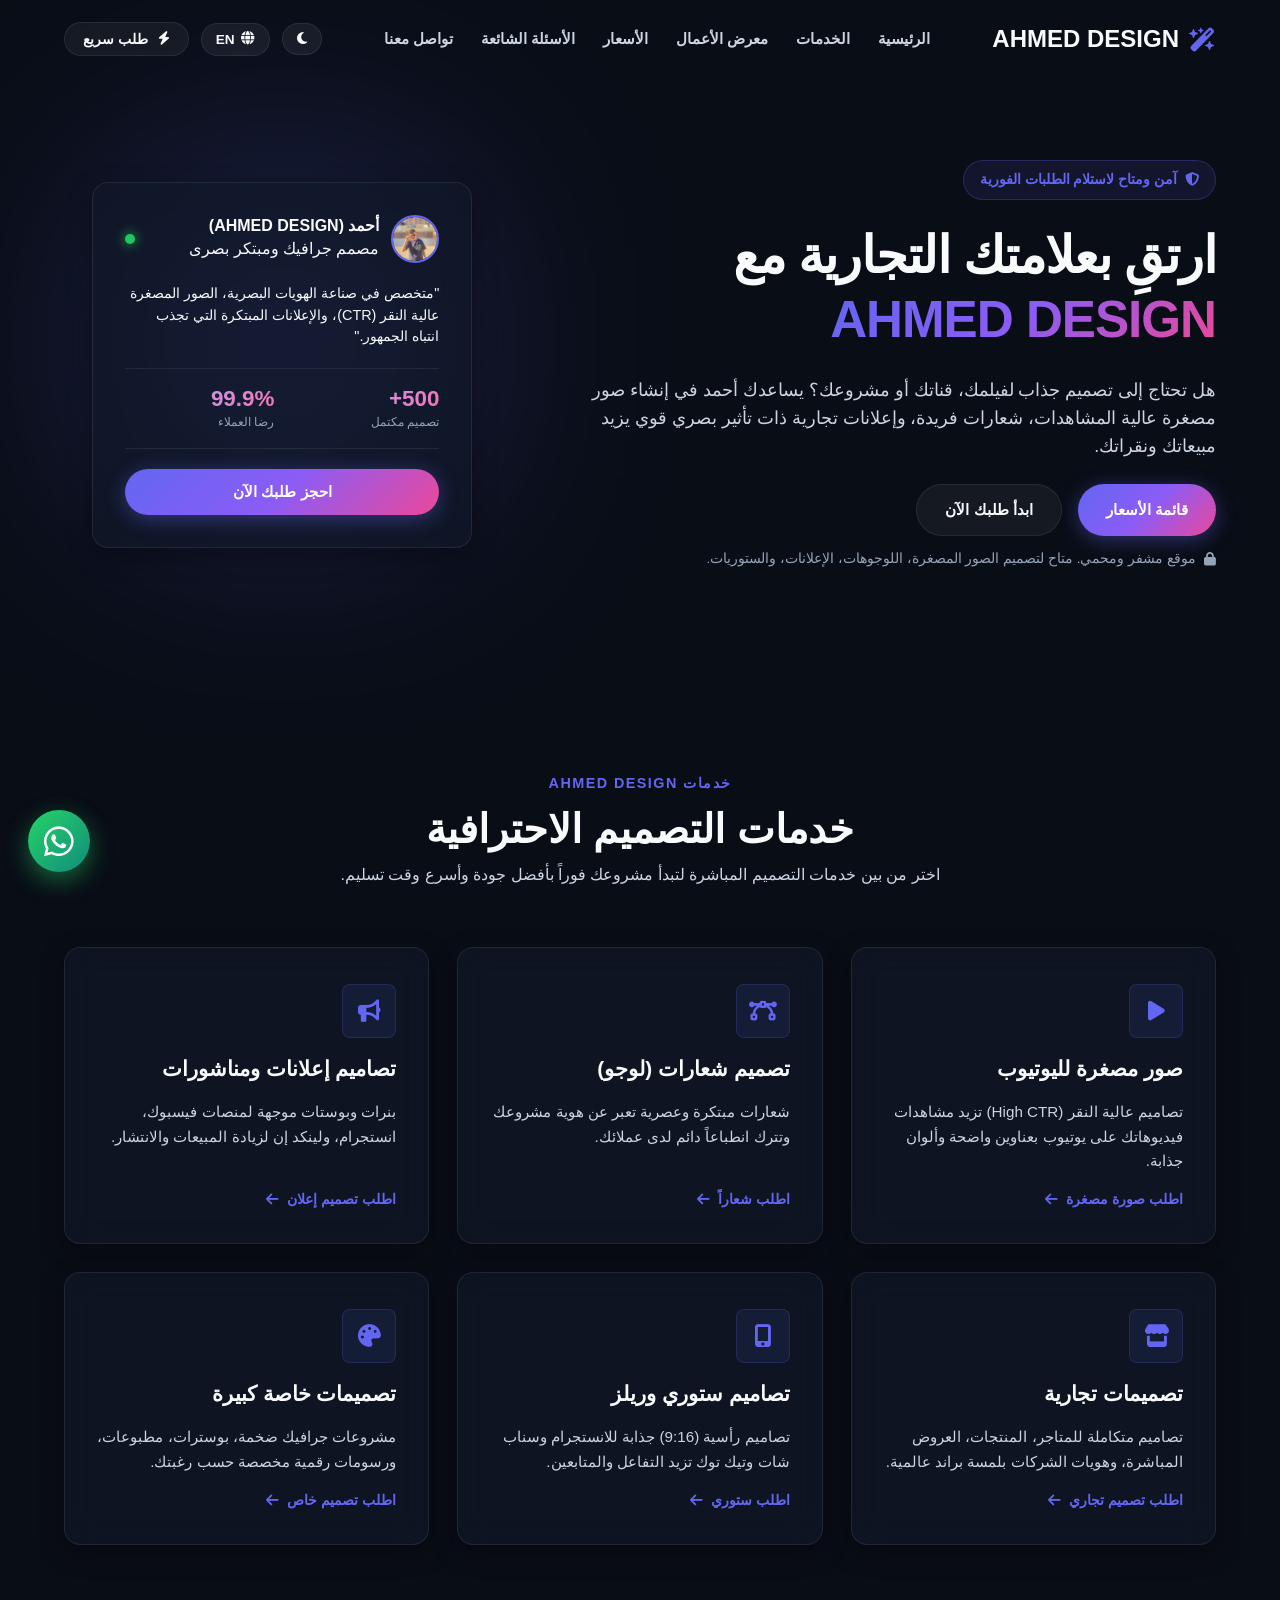
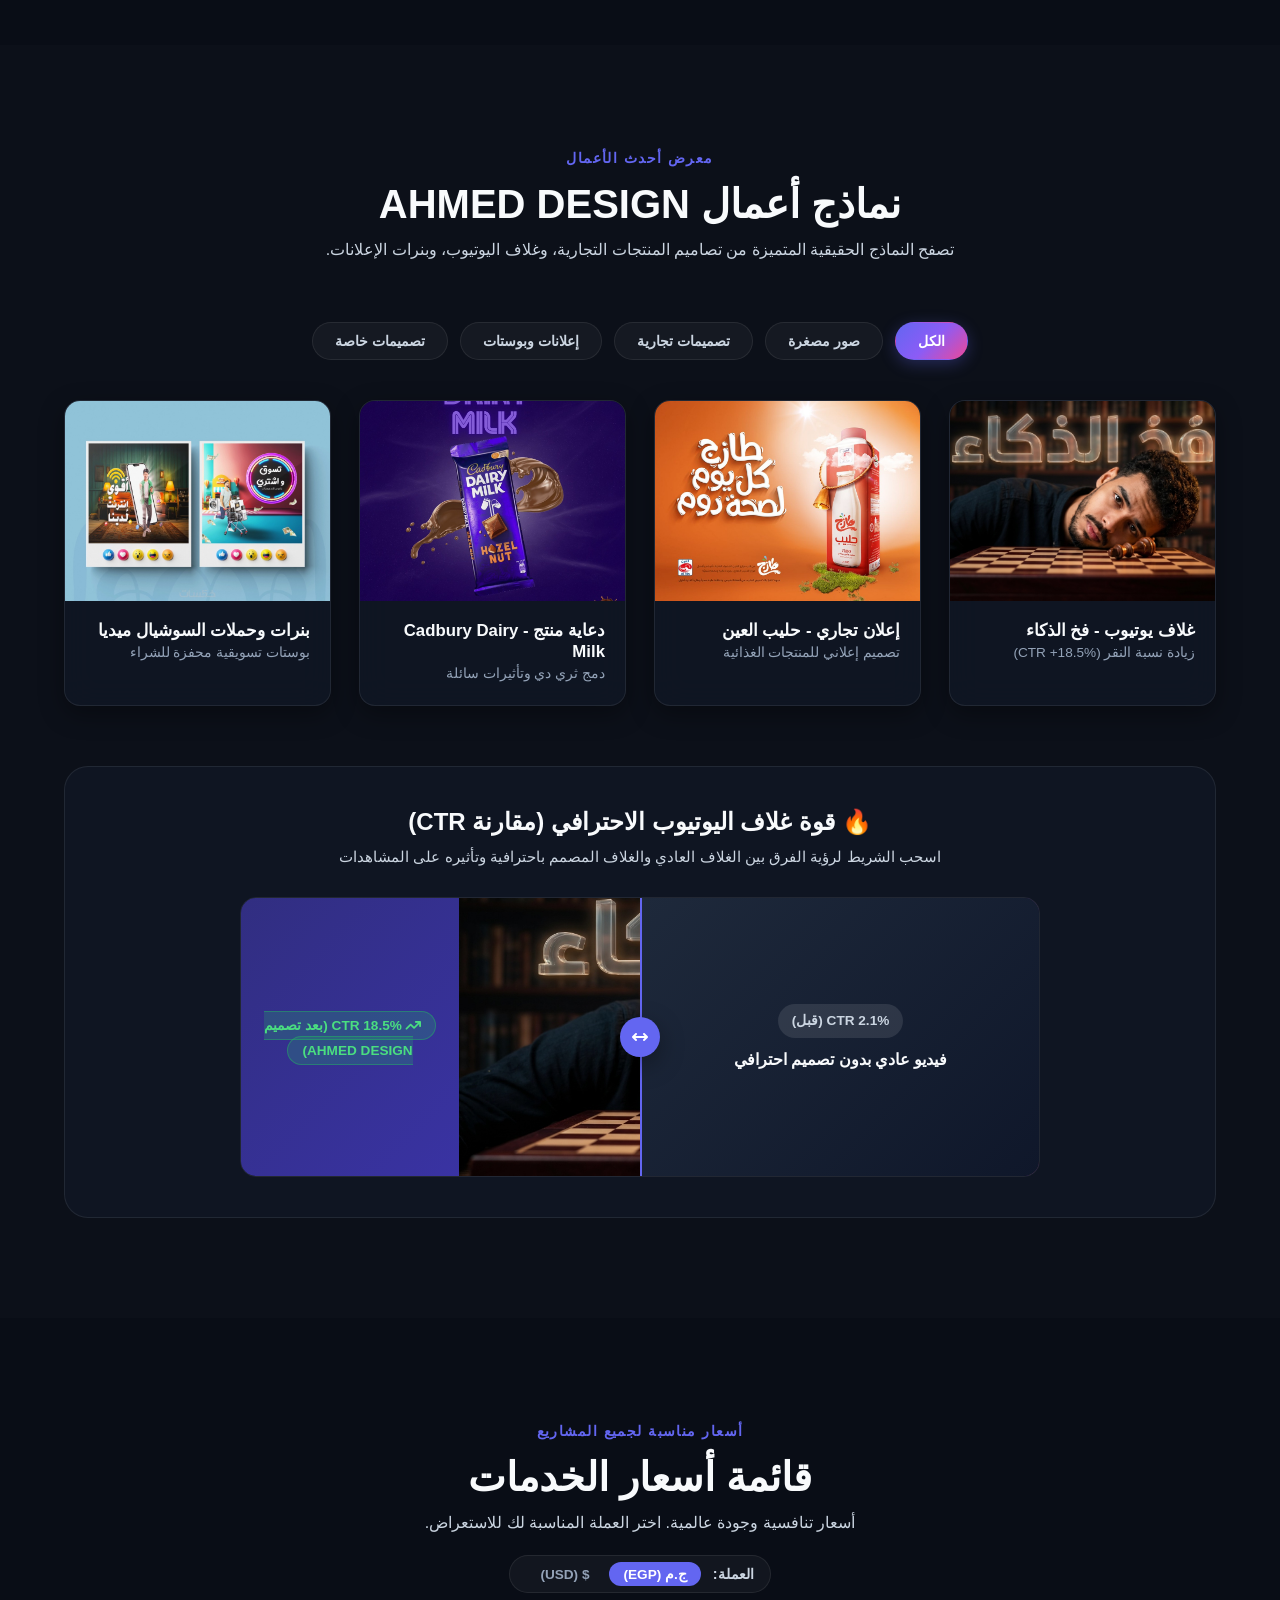
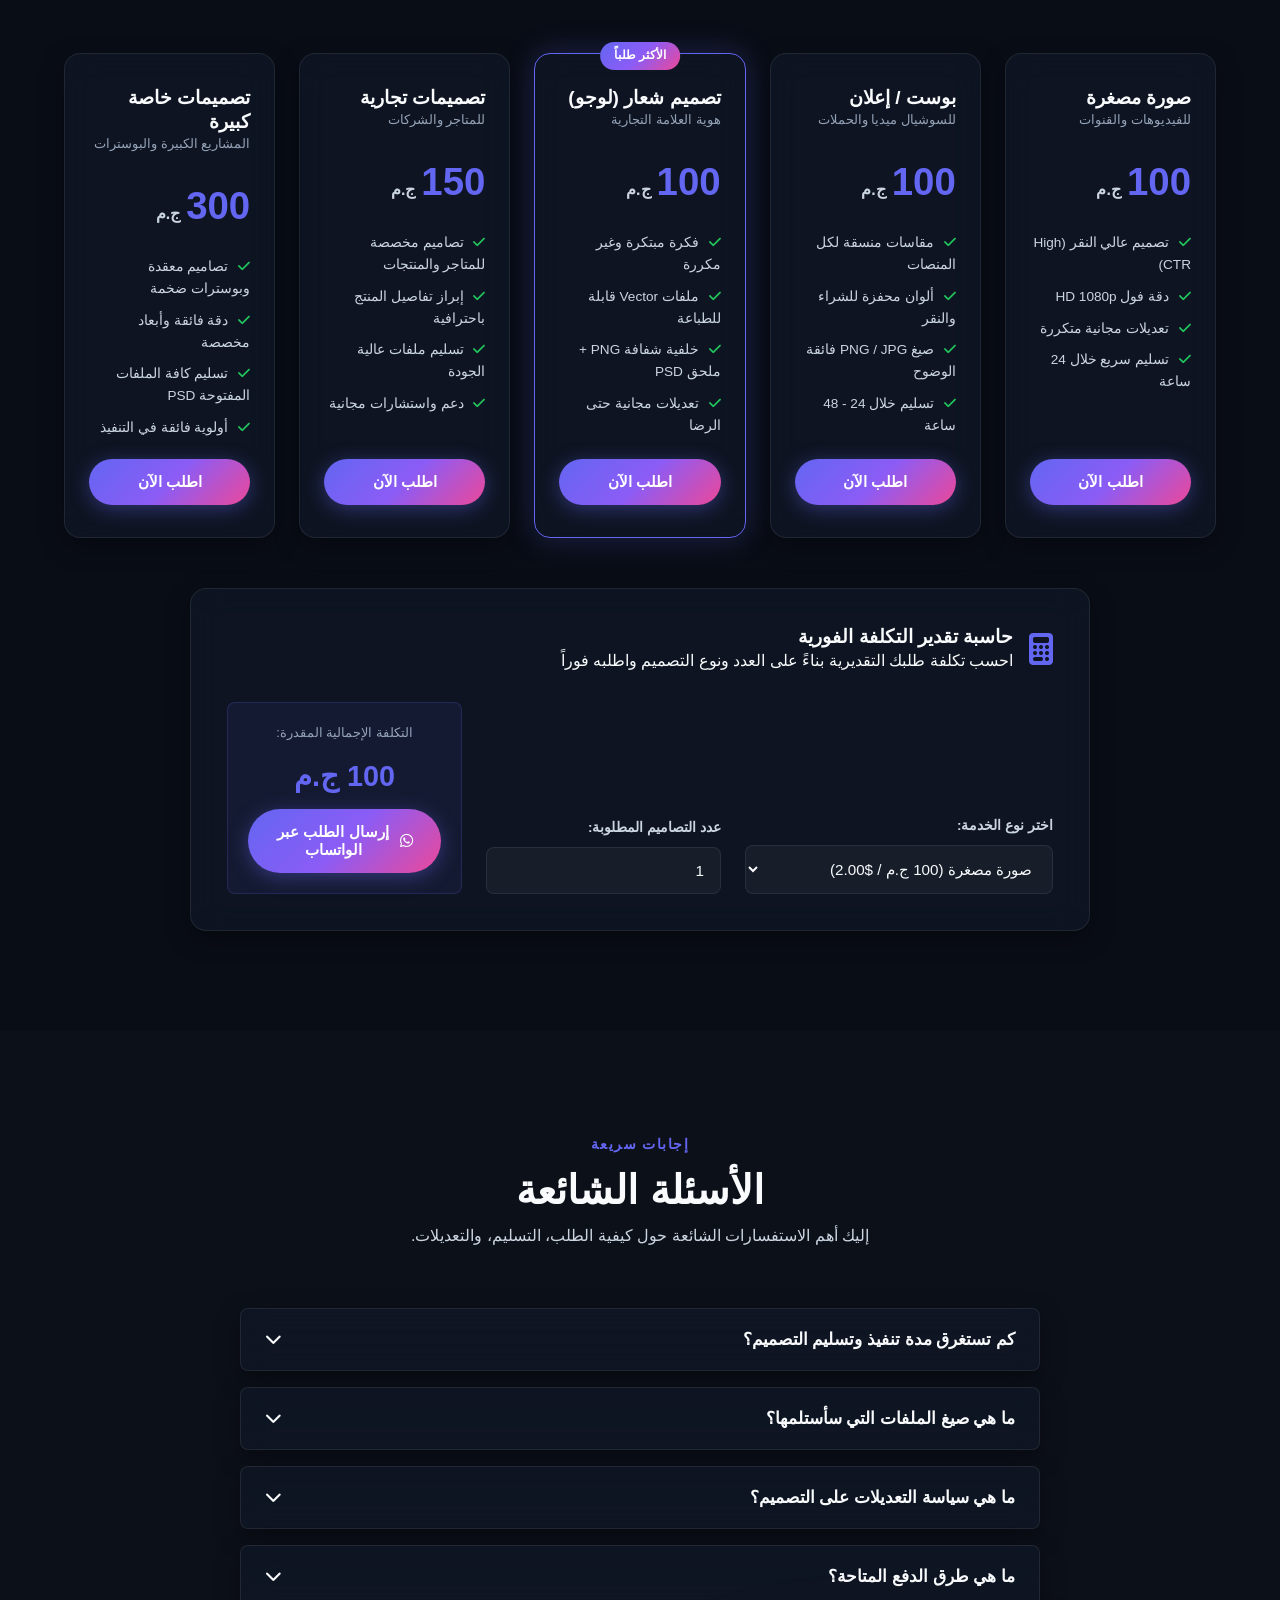
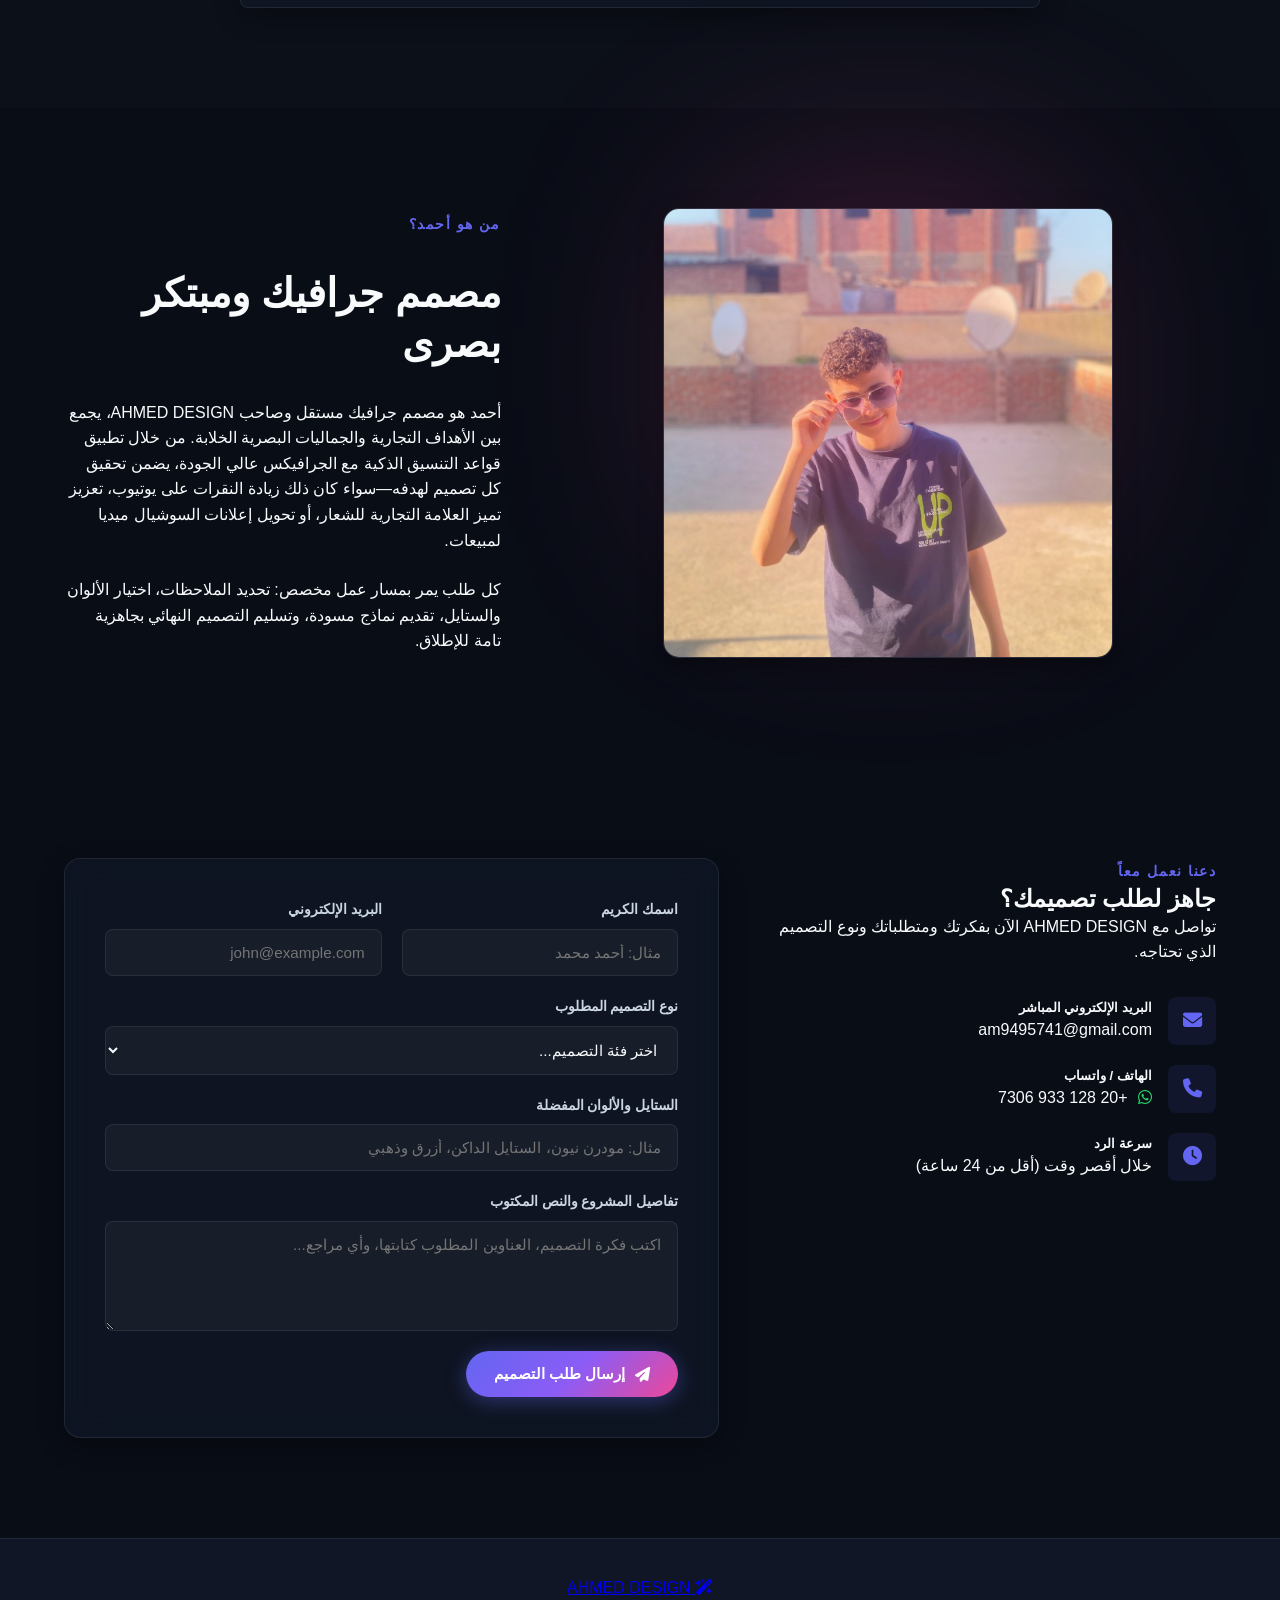
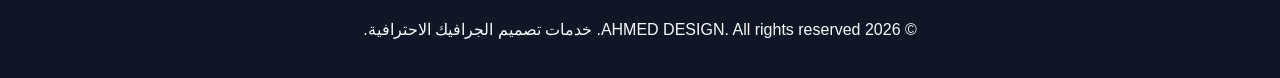
==== index.html @ becbd0dd "Add files via upload" ====
<!DOCTYPE html>
<html lang="ar" dir="rtl" data-theme="dark">
<head>
  <meta charset="UTF-8">
  <meta name="viewport" content="width=device-width, initial-scale=1.0">
  <title>AHMED DESIGN - خدمات تصميم الجرافيك الاحترافية | أجهزة وصور مصغرة ولوجوهات</title>
  <meta name="description" content="AHMED DESIGN - معرض وخدمات تصميم الجرافيك الاحترافية من أحمد. تصميم صور مصغرة عالية المشاهدات CTR، شعارات لوجو، بنرات إعلانية، وتصاميم تجارية مخصصة.">

  <!-- Security Meta Tags -->
  <meta http-equiv="X-Content-Type-Options" content="nosniff">
  <meta http-equiv="X-Frame-Options" content="SAMEORIGIN">
  <meta name="referrer" content="strict-origin-when-cross-origin">
  <meta http-equiv="Content-Security-Policy" content="default-src 'self' 'unsafe-inline' 'unsafe-eval' https: data: blob:; img-src 'self' data: https: blob:; style-src 'self' 'unsafe-inline' https:; font-src 'self' https: data:;">

  <!-- FontAwesome CDN for premium icons -->
  <link rel="stylesheet" href="https://cdnjs.cloudflare.com/ajax/libs/font-awesome/6.4.0/css/all.min.css" crossorigin="anonymous" referrerpolicy="no-referrer">
  
  <!-- Google Fonts for Arabic & English -->
  <link rel="preconnect" href="https://fonts.googleapis.com">
  <link rel="preconnect" href="https://fonts.gstatic.com" crossorigin>
  <link href="https://fonts.googleapis.com/css2?family=Cairo:wght@400;600;700;800&family=Plus+Jakarta+Sans:wght@400;500;600;700;800&display=swap" rel="stylesheet">

  <!-- Local stylesheet link -->
  <link rel="stylesheet" href="style.css">
</head>
<body>

  <!-- Header Navigation -->
  <header class="header-nav" id="header-nav">
    <div class="container nav-container">
      <a href="#" class="logo" id="nav-logo">
        <i class="fa-solid fa-wand-magic-sparkles"></i>
        <span>AHMED DESIGN</span>
      </a>
      
      <button class="mobile-menu-btn" id="mobile-menu-btn" aria-label="القائمة">
        <span></span>
        <span></span>
        <span></span>
      </button>
      
      <ul class="nav-links" id="nav-links">
        <li><a href="#home" data-ar="الرئيسية" data-en="Home">الرئيسية</a></li>
        <li><a href="#services" data-ar="الخدمات" data-en="Services">الخدمات</a></li>
        <li><a href="#portfolio" data-ar="معرض الأعمال" data-en="Portfolio">معرض الأعمال</a></li>
        <li><a href="#pricing" data-ar="الأسعار" data-en="Pricing">الأسعار</a></li>
        <li><a href="#faq" data-ar="الأسئلة الشائعة" data-en="FAQ">الأسئلة الشائعة</a></li>
        <li><a href="#contact" data-ar="تواصل معنا" data-en="Contact">تواصل معنا</a></li>
      </ul>
      
      <div class="nav-controls">
        <!-- Dark / Light Theme Toggle -->
        <button class="theme-toggle-btn" id="theme-toggle-btn" title="تغيير الوضع (ليلي / نهاري)">
          <i class="fa-solid fa-moon" id="theme-icon"></i>
        </button>

        <!-- Language Switcher -->
        <button class="lang-toggle-btn" id="lang-toggle-btn" title="Switch Language">
          <i class="fa-solid fa-globe"></i> <span id="lang-text">EN</span>
        </button>

        <!-- Quick Request Header Button -->
        <button class="btn btn-secondary btn-sm" id="open-quick-modal-btn">
          <i class="fa-solid fa-bolt"></i> <span data-ar="طلب سريع" data-en="Quick Order">طلب سريع</span>
        </button>
      </div>
    </div>
  </header>

  <!-- Hero Section -->
  <section class="hero-section" id="home">
    <div class="container hero-grid">
      <div class="hero-content">
        <span class="hero-badge"><i class="fa-solid fa-shield-halved"></i> <span data-ar="آمن ومتاح لاستلام الطلبات الفورية" data-en="Secure & Open for Orders">آمن ومتاح لاستلام الطلبات الفورية</span></span>
        <h1 class="hero-title">
          <span data-ar="ارتقِ بعلامتك التجارية مع" data-en="Elevate Your Brand With">ارتقِ بعلامتك التجارية مع</span> 
          <span class="gradient-text" data-ar="AHMED DESIGN" data-en="AHMED DESIGN">AHMED DESIGN</span>
        </h1>
        <p class="hero-description" data-ar="هل تحتاج إلى تصميم جذاب لفيلمك، قناتك أو مشروعك؟ يساعدك أحمد في إنشاء صور مصغرة عالية المشاهدات، شعارات فريدة، وإعلانات تجارية ذات تأثير بصري قوي يزيد مبيعاتك ونقراتك." data-en="Need an eye-catching design? Ahmed Design helps content creators, businesses, and brands stand out with high-CTR thumbnails, unique logos, and impactful ad visuals.">
          هل تحتاج إلى تصميم جذاب لفيلمك، قناتك أو مشروعك؟ يساعدك أحمد في إنشاء صور مصغرة عالية المشاهدات، شعارات فريدة، وإعلانات تجارية ذات تأثير بصري قوي يزيد مبيعاتك ونقراتك.
        </p>
        <div class="hero-cta-wrapper">
          <div class="hero-btns">
            <a href="#pricing" class="btn btn-primary" id="hero-primary-btn" data-ar="قائمة الأسعار" data-en="View Pricing">قائمة الأسعار</a>
            <button class="btn btn-secondary" id="hero-quick-order-btn" data-ar="ابدأ طلبك الآن" data-en="Start Order">ابدأ طلبك الآن</button>
          </div>
          <div class="hero-cta-text" id="hero-info-text">
            <i class="fa-solid fa-lock"></i>
            <span data-ar="موقع مشفر ومحمي. متاح لتصميم الصور المصغرة، اللوجوهات، الإعلانات، والستوريات." data-en="Encrypted & Secure. Available for Thumbnails, Logos, Ads & Stories.">موقع مشفر ومحمي. متاح لتصميم الصور المصغرة، اللوجوهات، الإعلانات، والستوريات.</span>
          </div>
        </div>
      </div>
      
      <div class="hero-visual">
        <div class="hero-circle-glow"></div>
        <div class="glass-card hero-card" id="profile-card">
          <div class="hero-card-header">
            <div class="designer-profile">
              <img src="profile.jpg" alt="Ahmed Design" class="designer-avatar" style="object-fit: cover;">
              <div class="designer-name-title">
                <h4>أحمد (AHMED DESIGN)</h4>
                <p data-ar="مصمم جرافيك ومبتكر بصرى" data-en="Lead Graphic Specialist">مصمم جرافيك ومبتكر بصرى</p>
              </div>
            </div>
            <div class="status-dot" title="متاح لاستلام الطلبات"></div>
          </div>
          <p class="designer-bio" style="font-size: 0.9rem; line-height: 1.5;" data-ar="متخصص في صناعة الهويات البصرية، الصور المصغرة عالية النقر (CTR)، والإعلانات المبتكرة التي تجذب انتباه الجمهور." data-en="Specialized in visual identities, high-CTR thumbnails, and creative ad visual assets.">
            "متخصص في صناعة الهويات البصرية، الصور المصغرة عالية النقر (CTR)، والإعلانات المبتكرة التي تجذب انتباه الجمهور."
          </p>
          <div class="hero-card-stats">
            <div class="stat-item">
              <h5>500+</h5>
              <p data-ar="تصميم مكتمل" data-en="Designs Delivered">تصميم مكتمل</p>
            </div>
            <div class="stat-item">
              <h5>99.9%</h5>
              <p data-ar="رضا العملاء" data-en="Client Satisfaction">رضا العملاء</p>
            </div>
          </div>
          <button class="btn btn-primary btn-block" style="width: 100%;" id="card-action-btn" data-ar="احجز طلبك الآن" data-en="Book a Direct Order">احجز طلبك الآن</button>
        </div>
      </div>
    </div>
  </section>

  <!-- Design Services Section -->
  <section class="services-section" id="services">
    <div class="container">
      <div class="section-header reveal">
        <span class="section-subtitle" data-ar="خدمات AHMED DESIGN" data-en="Our Services">خدمات AHMED DESIGN</span>
        <h2 class="section-title" data-ar="خدمات التصميم الاحترافية" data-en="Professional Design Services">خدمات التصميم الاحترافية</h2>
        <p class="section-desc" data-ar="اختر من بين خدمات التصميم المباشرة لتبدأ مشروعك فوراً بأفضل جودة وأسرع وقت تسليم." data-en="Select from the design services below to start your order with high quality and fast delivery.">
          اختر من بين خدمات التصميم المباشرة لتبدأ مشروعك فوراً بأفضل جودة وأسرع وقت تسليم.
        </p>
      </div>
      
      <div class="services-grid">
        <!-- Service 1: YouTube Thumbnails -->
        <div class="glass-card service-card reveal" id="service-thumbnail">
          <div class="service-icon-box"><i class="fa-solid fa-play"></i></div>
          <h3 class="service-card-title" data-ar="صور مصغرة لليوتيوب" data-en="YouTube Thumbnails">صور مصغرة لليوتيوب</h3>
          <p class="service-card-desc" data-ar="تصاميم عالية النقر (High CTR) تزيد مشاهدات فيديوهاتك على يوتيوب بعناوين واضحة وألوان جذابة." data-en="High-CTR thumbnails crafted to boost video views with striking typography and visual depth.">
            تصاميم عالية النقر (High CTR) تزيد مشاهدات فيديوهاتك على يوتيوب بعناوين واضحة وألوان جذابة.
          </p>
          <button class="service-card-cta service-order-trigger" data-service="صورة مصغرة">
            <span data-ar="اطلب صورة مصغرة" data-en="Request Thumbnail">اطلب صورة مصغرة</span> <i class="fa-solid fa-arrow-left arrow-icon"></i>
          </button>
        </div>

        <!-- Service 2: Logo Design -->
        <div class="glass-card service-card reveal" id="service-logo">
          <div class="service-icon-box"><i class="fa-solid fa-bezier-curve"></i></div>
          <h3 class="service-card-title" data-ar="تصميم شعارات (لوجو)" data-en="Logo Design">تصميم شعارات (لوجو)</h3>
          <p class="service-card-desc" data-ar="شعارات مبتكرة وعصرية تعبر عن هوية مشروعك وتترك انطباعاً دائم لدى عملائك." data-en="Memorable, timeless brand logos crafted to define your visual identity across web & print.">
            شعارات مبتكرة وعصرية تعبر عن هوية مشروعك وتترك انطباعاً دائم لدى عملائك.
          </p>
          <button class="service-card-cta service-order-trigger" data-service="تصميم شعار (لوجو)">
            <span data-ar="اطلب شعاراً" data-en="Request Logo">اطلب شعاراً</span> <i class="fa-solid fa-arrow-left arrow-icon"></i>
          </button>
        </div>

        <!-- Service 3: Ads & Post Design -->
        <div class="glass-card service-card reveal" id="service-ads">
          <div class="service-icon-box"><i class="fa-solid fa-bullhorn"></i></div>
          <h3 class="service-card-title" data-ar="تصاميم إعلانات ومناشورات" data-en="Ad & Post Designs">تصاميم إعلانات ومناشورات</h3>
          <p class="service-card-desc" data-ar="بنرات وبوستات موجهة لمنصات فيسبوك، انستجرام، ولينكد إن لزيادة المبيعات والانتشار." data-en="High-converting ad banners and social feed designs optimized for marketing campaigns.">
            بنرات وبوستات موجهة لمنصات فيسبوك، انستجرام، ولينكد إن لزيادة المبيعات والانتشار.
          </p>
          <button class="service-card-cta service-order-trigger" data-service="بوست / إعلان">
            <span data-ar="اطلب تصميم إعلان" data-en="Request Ad Design">اطلب تصميم إعلان</span> <i class="fa-solid fa-arrow-left arrow-icon"></i>
          </button>
        </div>

        <!-- Service 4: Commercial Designs -->
        <div class="glass-card service-card reveal" id="service-commercial">
          <div class="service-icon-box"><i class="fa-solid fa-store"></i></div>
          <h3 class="service-card-title" data-ar="تصميمات تجارية" data-en="Commercial Designs">تصميمات تجارية</h3>
          <p class="service-card-desc" data-ar="تصاميم متكاملة للمتاجر، المنتجات، العروض المباشرة، وهويات الشركات بلمسة براند عالمية." data-en="Commercial graphic branding for e-commerce products, promotional materials & store banners.">
            تصاميم متكاملة للمتاجر، المنتجات، العروض المباشرة، وهويات الشركات بلمسة براند عالمية.
          </p>
          <button class="service-card-cta service-order-trigger" data-service="تصميمات تجارية">
            <span data-ar="اطلب تصميم تجاري" data-en="Request Commercial Design">اطلب تصميم تجاري</span> <i class="fa-solid fa-arrow-left arrow-icon"></i>
          </button>
        </div>

        <!-- Service 5: Stories & Vertical Ads -->
        <div class="glass-card service-card reveal" id="service-stories">
          <div class="service-icon-box"><i class="fa-solid fa-mobile-screen-button"></i></div>
          <h3 class="service-card-title" data-ar="تصاميم ستوري وريلز" data-en="Story & Reel Designs">تصاميم ستوري وريلز</h3>
          <p class="service-card-desc" data-ar="تصاميم رأسية (9:16) جذابة للانستجرام وسناب شات وتيك توك تزيد التفاعل والمتابعين." data-en="Engaging 9:16 vertical designs for Instagram Stories, TikTok, and Snapchat visuals.">
            تصاميم رأسية (9:16) جذابة للانستجرام وسناب شات وتيك توك تزيد التفاعل والمتابعين.
          </p>
          <button class="service-card-cta service-order-trigger" data-service="ستوري / ريلز">
            <span data-ar="اطلب ستوري" data-en="Request Story Design">اطلب ستوري</span> <i class="fa-solid fa-arrow-left arrow-icon"></i>
          </button>
        </div>

        <!-- Service 6: Large Custom Projects -->
        <div class="glass-card service-card reveal" id="service-custom">
          <div class="service-icon-box"><i class="fa-solid fa-palette"></i></div>
          <h3 class="service-card-title" data-ar="تصميمات خاصة كبيرة" data-en="Large Custom Designs">تصميمات خاصة كبيرة</h3>
          <p class="service-card-desc" data-ar="مشروعات جرافيك ضخمة، بوسترات، مطبوعات، ورسومات رقمية مخصصة حسب رغبتك." data-en="Bespoke large-scale graphic projects, posters, digital illustrations & custom branding.">
            مشروعات جرافيك ضخمة، بوسترات، مطبوعات، ورسومات رقمية مخصصة حسب رغبتك.
          </p>
          <button class="service-card-cta service-order-trigger" data-service="تصميمات خاصة كبيرة">
            <span data-ar="اطلب تصميم خاص" data-en="Request Custom Project">اطلب تصميم خاص</span> <i class="fa-solid fa-arrow-left arrow-icon"></i>
          </button>
        </div>
      </div>
    </div>
  </section>

  <!-- Interactive Portfolio Gallery Section (Real User Uploaded Work Models) -->
  <section class="services-section" style="background: rgba(255, 255, 255, 0.01);" id="portfolio">
    <div class="container">
      <div class="section-header reveal">
        <span class="section-subtitle" data-ar="معرض أحدث الأعمال" data-en="Portfolio Showcase">معرض أحدث الأعمال</span>
        <h2 class="section-title" data-ar="نماذج أعمال AHMED DESIGN" data-en="AHMED DESIGN Portfolio">نماذج أعمال AHMED DESIGN</h2>
        <p class="section-desc" data-ar="تصفح النماذج الحقيقية المتميزة من تصاميم المنتجات التجارية، وغلاف اليوتيوب، وبنرات الإعلانات." data-en="Explore real creative design models across product ads, YouTube thumbnails, and social banners.">
          تصفح النماذج الحقيقية المتميزة من تصاميم المنتجات التجارية، وغلاف اليوتيوب، وبنرات الإعلانات.
        </p>
      </div>

      <!-- Portfolio Category Filter Tabs -->
      <div class="portfolio-filters reveal">
        <button class="filter-btn active" data-filter="all" data-ar="الكل" data-en="All">الكل</button>
        <button class="filter-btn" data-filter="thumbnails" data-ar="صور مصغرة" data-en="Thumbnails">صور مصغرة</button>
        <button class="filter-btn" data-filter="commercial" data-ar="تصميمات تجارية" data-en="Commercial Ads">تصميمات تجارية</button>
        <button class="filter-btn" data-filter="ads" data-ar="إعلانات وبوستات" data-en="Ads & Posts">إعلانات وبوستات</button>
        <button class="filter-btn" data-filter="custom" data-ar="تصميمات خاصة" data-en="Custom Designs">تصميمات خاصة</button>
      </div>

      <!-- Portfolio Items Grid with Real User Images -->
      <div class="portfolio-grid reveal">
        <!-- Item 1: YouTube Thumbnail ("فخ الذكاء") -->
        <div class="glass-card portfolio-item" data-category="thumbnails">
          <div class="portfolio-thumb-box">
            <img src="portfolio-3.jpg" alt="غلاف يوتيوب - فخ الذكاء" class="portfolio-real-img">
            <span class="portfolio-tag">YouTube Thumbnail</span>
            <div class="portfolio-overlay">
              <button class="btn btn-primary btn-sm lightbox-btn" data-img="portfolio-3.jpg" data-title="غلاف يوتيوب احترافي - فخ الذكاء" data-desc="تصميم غلاف يوتيوب عالي النقر (High CTR) بلمسة سينمائية، تايبوجرافي زجاجي ثلاثي الأبعاد وإضاءة محترفة.">
                <i class="fa-solid fa-expand"></i> <span data-ar="تكبير التصميم" data-en="Preview">تكبير التصميم</span>
              </button>
            </div>
          </div>
          <div class="portfolio-info">
            <h4 data-ar="غلاف يوتيوب - فخ الذكاء" data-en="Chess YouTube Thumbnail">غلاف يوتيوب - فخ الذكاء</h4>
            <p data-ar="زيادة نسبة النقر (CTR +18.5%)" data-en="CTR Boost (+18.5%)">زيادة نسبة النقر (CTR +18.5%)</p>
          </div>
        </div>

        <!-- Item 2: Commercial Product Design (Al Ain Milk "طازج كل يوم لصحة تدوم") -->
        <div class="glass-card portfolio-item" data-category="commercial">
          <div class="portfolio-thumb-box">
            <img src="portfolio-1.jpg" alt="تصميم تجاري - حليب العين الطازج" class="portfolio-real-img">
            <span class="portfolio-tag">Commercial Ad</span>
            <div class="portfolio-overlay">
              <button class="btn btn-primary btn-sm lightbox-btn" data-img="portfolio-1.jpg" data-title="إعلان تجاري - حليب العين الطازج" data-desc="بوستر إعلاني تجاري متكامل للمنتجات، استخدام دمج احترافي، ظلال ناعمة وإبراز مميزات المنتج.">
                <i class="fa-solid fa-expand"></i> <span data-ar="تكبير التصميم" data-en="Preview">تكبير التصميم</span>
              </button>
            </div>
          </div>
          <div class="portfolio-info">
            <h4 data-ar="إعلان تجاري - حليب العين" data-en="Al Ain Commercial Campaign">إعلان تجاري - حليب العين</h4>
            <p data-ar="تصميم إعلاني للمنتجات الغذائية" data-en="Food & Beverage Commercial">تصميم إعلاني للمنتجات الغذائية</p>
          </div>
        </div>

        <!-- Item 3: Custom Product Visual (Cadbury Dairy Milk Hazelnut) -->
        <div class="glass-card portfolio-item" data-category="custom">
          <div class="portfolio-thumb-box">
            <img src="portfolio-2.jpg" alt="تصميم منتج خاص - كادبوري ديري ميلك" class="portfolio-real-img">
            <span class="portfolio-tag">Custom Product Visual</span>
            <div class="portfolio-overlay">
              <button class="btn btn-primary btn-sm lightbox-btn" data-img="portfolio-2.jpg" data-title="تصميم خاص - Cadbury Dairy Milk" data-desc="بوستر دعاية خاص لمنتج كادبوري ديري ميلك بالبندق، تأثيرات الحليب والشوكولاتة المتدفقة بخلفية نيون فخمة.">
                <i class="fa-solid fa-expand"></i> <span data-ar="تكبير التصميم" data-en="Preview">تكبير التصميم</span>
              </button>
            </div>
          </div>
          <div class="portfolio-info">
            <h4 data-ar="دعاية منتج - Cadbury Dairy Milk" data-en="Cadbury Product Visual">دعاية منتج - Cadbury Dairy Milk</h4>
            <p data-ar="دمج ثري دي وتأثيرات سائلة" data-en="3D Fluid Manipulation & Lighting">دمج ثري دي وتأثيرات سائلة</p>
          </div>
        </div>

        <!-- Item 4: Social Media Ads & Stories Showcase ("تسوق واشتري" & "أقوى إنترنت") -->
        <div class="glass-card portfolio-item" data-category="ads">
          <div class="portfolio-thumb-box">
            <img src="portfolio-4.jpg" alt="تصاميم بوستات واستوري سوشيال ميديا" class="portfolio-real-img">
            <span class="portfolio-tag">Social Media Ads</span>
            <div class="portfolio-overlay">
              <button class="btn btn-primary btn-sm lightbox-btn" data-img="portfolio-4.jpg" data-title="تصاميم بوستات واستوريات ممودة" data-desc="نماذج إعلانات وبوستات السوشيال ميديا المحفزة للشراء والتفاعل على فيسبوك وانستجرام.">
                <i class="fa-solid fa-expand"></i> <span data-ar="تكبير التصميم" data-en="Preview">تكبير التصميم</span>
              </button>
            </div>
          </div>
          <div class="portfolio-info">
            <h4 data-ar="بنرات وحملات السوشيال ميديا" data-en="Social Media Campaign Ads">بنرات وحملات السوشيال ميديا</h4>
            <p data-ar="بوستات تسويقية محفزة للشراء" data-en="High-Conversion Marketing Banner">بوستات تسويقية محفزة للشراء</p>
          </div>
        </div>
      </div>

      <!-- Before / After Thumbnail Comparison Showcase -->
      <div class="before-after-wrapper reveal">
        <h3 class="before-after-title" data-ar="🔥 قوة غلاف اليوتيوب الاحترافي (مقارنة CTR)" data-en="🔥 Power of High-CTR Thumbnails">🔥 قوة غلاف اليوتيوب الاحترافي (مقارنة CTR)</h3>
        <p class="before-after-sub" data-ar="اسحب الشريط لرؤية الفرق بين الغلاف العادي والغلاف المصمم باحترافية وتأثيره على المشاهدات" data-en="Drag the slider to compare standard thumbnails vs high-CTR professional design">
          اسحب الشريط لرؤية الفرق بين الغلاف العادي والغلاف المصمم باحترافية وتأثيره على المشاهدات
        </p>
        
        <div class="ba-slider-container" id="ba-slider">
          <div class="ba-image ba-after">
            <img src="portfolio-3.jpg" alt="بعد التصميم الاحترافي" style="width: 100%; height: 100%; object-fit: cover;">
            <div class="ba-overlay-label success">
              <span class="ba-badge success"><i class="fa-solid fa-arrow-trend-up"></i> CTR 18.5% (بعد تصميم AHMED DESIGN)</span>
            </div>
          </div>
          <div class="ba-image ba-before">
            <div class="ba-demo-card before-card">
              <span class="ba-badge muted">CTR 2.1% (قبل)</span>
              <h4>فيديو عادي بدون تصميم احترافي</h4>
            </div>
          </div>
          <div class="ba-handle" id="ba-handle">
            <i class="fa-solid fa-arrows-left-right"></i>
          </div>
        </div>
      </div>
    </div>
  </section>

  <!-- Pricing & Cost Calculator Section -->
  <section class="services-section" id="pricing">
    <div class="container">
      <div class="section-header reveal">
        <span class="section-subtitle" data-ar="أسعار مناسبة لجميع المشاريع" data-en="Affordable Rates">أسعار مناسبة لجميع المشاريع</span>
        <h2 class="section-title" data-ar="قائمة أسعار الخدمات" data-en="Service Pricing List">قائمة أسعار الخدمات</h2>
        <p class="section-desc" data-ar="أسعار تنافسية وجودة عالمية. اختر العملة المناسبة لك للاستعراض." data-en="Transparent competitive pricing with top quality. Switch currency to view rates.">
          أسعار تنافسية وجودة عالمية. اختر العملة المناسبة لك للاستعراض.
        </p>
        
        <!-- Currency Toggle Switcher -->
        <div class="currency-toggle-wrapper">
          <span class="currency-label" data-ar="العملة:" data-en="Currency:">العملة:</span>
          <div class="currency-switch-btns">
            <button class="curr-btn active" data-curr="egp">ج.م (EGP)</button>
            <button class="curr-btn" data-curr="usd">$ (USD)</button>
          </div>
        </div>
      </div>

      <!-- Pricing Cards Grid -->
      <div class="pricing-grid reveal">
        <!-- Price Card 1: Thumbnail -->
        <div class="glass-card pricing-card">
          <div class="pricing-header">
            <h3 data-ar="صورة مصغرة" data-en="YouTube Thumbnail">صورة مصغرة</h3>
            <p data-ar="للفيديوهات والقنوات" data-en="For Videos & Channels">للفيديوهات والقنوات</p>
          </div>
          <div class="pricing-amount">
            <span class="price-val" data-egp="100" data-usd="2.00">100</span>
            <span class="price-unit" data-egp="ج.م" data-usd="$">ج.م</span>
          </div>
          <ul class="pricing-features">
            <li><i class="fa-solid fa-check"></i> <span data-ar="تصميم عالي النقر (High CTR)" data-en="High-CTR Design">تصميم عالي النقر (High CTR)</span></li>
            <li><i class="fa-solid fa-check"></i> <span data-ar="دقة فول HD 1080p" data-en="Full HD 1080p Resolution">دقة فول HD 1080p</span></li>
            <li><i class="fa-solid fa-check"></i> <span data-ar="تعديلات مجانية متكررة" data-en="Free Revisions">تعديلات مجانية متكررة</span></li>
            <li><i class="fa-solid fa-check"></i> <span data-ar="تسليم سريع خلال 24 ساعة" data-en="Fast 24h Delivery">تسليم سريع خلال 24 ساعة</span></li>
          </ul>
          <button class="btn btn-primary btn-block quick-order-trigger" data-service="صورة مصغرة" data-egp="100" data-usd="2.00" data-ar="اطلب الآن" data-en="Order Now">اطلب الآن</button>
        </div>

        <!-- Price Card 2: Ad / Post -->
        <div class="glass-card pricing-card">
          <div class="pricing-header">
            <h3 data-ar="بوست / إعلان" data-en="Ad & Post Design">بوست / إعلان</h3>
            <p data-ar="للسوشيال ميديا والحملات" data-en="For Social Campaigns">للسوشيال ميديا والحملات</p>
          </div>
          <div class="pricing-amount">
            <span class="price-val" data-egp="100" data-usd="2.00">100</span>
            <span class="price-unit" data-egp="ج.م" data-usd="$">ج.م</span>
          </div>
          <ul class="pricing-features">
            <li><i class="fa-solid fa-check"></i> <span data-ar="مقاسات منسقة لكل المنصات" data-en="Optimized Sizes">مقاسات منسقة لكل المنصات</span></li>
            <li><i class="fa-solid fa-check"></i> <span data-ar="ألوان محفزة للشراء والنقر" data-en="High Conversion Colors">ألوان محفزة للشراء والنقر</span></li>
            <li><i class="fa-solid fa-check"></i> <span data-ar="صيغ PNG / JPG فائقة الوضوح" data-en="Ultra HD PNG / JPG">صيغ PNG / JPG فائقة الوضوح</span></li>
            <li><i class="fa-solid fa-check"></i> <span data-ar="تسليم خلال 24 - 48 ساعة" data-en="Fast Turnaround">تسليم خلال 24 - 48 ساعة</span></li>
          </ul>
          <button class="btn btn-primary btn-block quick-order-trigger" data-service="بوست / إعلان" data-egp="100" data-usd="2.00" data-ar="اطلب الآن" data-en="Order Now">اطلب الآن</button>
        </div>

        <!-- Price Card 3: Logo -->
        <div class="glass-card pricing-card popular">
          <div class="popular-badge" data-ar="الأكثر طلباً" data-en="Most Popular">الأكثر طلباً</div>
          <div class="pricing-header">
            <h3 data-ar="تصميم شعار (لوجو)" data-en="Logo Design">تصميم شعار (لوجو)</h3>
            <p data-ar="هوية العلامة التجارية" data-en="Brand Identity Mark">هوية العلامة التجارية</p>
          </div>
          <div class="pricing-amount">
            <span class="price-val" data-egp="100" data-usd="2.00">100</span>
            <span class="price-unit" data-egp="ج.م" data-usd="$">ج.م</span>
          </div>
          <ul class="pricing-features">
            <li><i class="fa-solid fa-check"></i> <span data-ar="فكرة مبتكرة وغير مكررة" data-en="Unique Original Concept">فكرة مبتكرة وغير مكررة</span></li>
            <li><i class="fa-solid fa-check"></i> <span data-ar="ملفات Vector قابلة للطباعة" data-en="Print-Ready Vector Files">ملفات Vector قابلة للطباعة</span></li>
            <li><i class="fa-solid fa-check"></i> <span data-ar="خلفية شفافة PNG + ملحق PSD" data-en="Transparent PNG + PSD">خلفية شفافة PNG + ملحق PSD</span></li>
            <li><i class="fa-solid fa-check"></i> <span data-ar="تعديلات مجانية حتى الرضا" data-en="Unlimited Revisions">تعديلات مجانية حتى الرضا</span></li>
          </ul>
          <button class="btn btn-primary btn-block quick-order-trigger" data-service="تصميم شعار (لوجو)" data-egp="100" data-usd="2.00" data-ar="اطلب الآن" data-en="Order Now">اطلب الآن</button>
        </div>

        <!-- Price Card 4: Commercial Designs -->
        <div class="glass-card pricing-card">
          <div class="pricing-header">
            <h3 data-ar="تصميمات تجارية" data-en="Commercial Designs">تصميمات تجارية</h3>
            <p data-ar="للمتاجر والشركات" data-en="For Stores & Businesses">للمتاجر والشركات</p>
          </div>
          <div class="pricing-amount">
            <span class="price-val" data-egp="150" data-usd="2.50">150</span>
            <span class="price-unit" data-egp="ج.م" data-usd="$">ج.م</span>
          </div>
          <ul class="pricing-features">
            <li><i class="fa-solid fa-check"></i> <span data-ar="تصاميم مخصصة للمتاجر والمنتجات" data-en="Product & E-Com Graphics">تصاميم مخصصة للمتاجر والمنتجات</span></li>
            <li><i class="fa-solid fa-check"></i> <span data-ar="إبراز تفاصيل المنتج باحترافية" data-en="Product Focus & Highlights">إبراز تفاصيل المنتج باحترافية</span></li>
            <li><i class="fa-solid fa-check"></i> <span data-ar="تسليم ملفات عالية الجودة" data-en="High-Res Asset Export">تسليم ملفات عالية الجودة</span></li>
            <li><i class="fa-solid fa-check"></i> <span data-ar="دعم واستشارات مجانية" data-en="Design Consultation">دعم واستشارات مجانية</span></li>
          </ul>
          <button class="btn btn-primary btn-block quick-order-trigger" data-service="تصميمات تجارية" data-egp="150" data-usd="2.50" data-ar="اطلب الآن" data-en="Order Now">اطلب الآن</button>
        </div>

        <!-- Price Card 5: Large Custom Designs -->
        <div class="glass-card pricing-card">
          <div class="pricing-header">
            <h3 data-ar="تصميمات خاصة كبيرة" data-en="Large Custom Designs">تصميمات خاصة كبيرة</h3>
            <p data-ar="المشاريع الكبيرة والبوسترات" data-en="Large Projects & Posters">المشاريع الكبيرة والبوسترات</p>
          </div>
          <div class="pricing-amount">
            <span class="price-val" data-egp="300" data-usd="3.00">300</span>
            <span class="price-unit" data-egp="ج.م" data-usd="$">ج.م</span>
          </div>
          <ul class="pricing-features">
            <li><i class="fa-solid fa-check"></i> <span data-ar="تصاميم معقدة وبوسترات ضخمة" data-en="Complex Posters & Visuals">تصاميم معقدة وبوسترات ضخمة</span></li>
            <li><i class="fa-solid fa-check"></i> <span data-ar="دقة فائقة وأبعاد مخصصة" data-en="Bespoke Custom Dimensions">دقة فائقة وأبعاد مخصصة</span></li>
            <li><i class="fa-solid fa-check"></i> <span data-ar="تسليم كافة الملفات المفتوحة PSD" data-en="Full Source PSD Delivery">تسليم كافة الملفات المفتوحة PSD</span></li>
            <li><i class="fa-solid fa-check"></i> <span data-ar="أولوية فائقة في التنفيذ" data-en="Top Priority Execution">أولوية فائقة في التنفيذ</span></li>
          </ul>
          <button class="btn btn-primary btn-block quick-order-trigger" data-service="تصميمات خاصة كبيرة" data-egp="300" data-usd="3.00" data-ar="اطلب الآن" data-en="Order Now">اطلب الآن</button>
        </div>
      </div>

      <!-- Interactive Cost Estimator Calculator Widget -->
      <div class="calculator-card glass-card reveal">
        <div class="calc-header">
          <i class="fa-solid fa-calculator calc-icon"></i>
          <div>
            <h3 data-ar="حاسبة تقدير التكلفة الفورية" data-en="Instant Order Cost Estimator">حاسبة تقدير التكلفة الفورية</h3>
            <p data-ar="احسب تكلفة طلبك التقديرية بناءً على العدد ونوع التصميم واطلبه فوراً" data-en="Calculate your estimated order cost based on quantity and design type.">
              احسب تكلفة طلبك التقديرية بناءً على العدد ونوع التصميم واطلبه فوراً
            </p>
          </div>
        </div>

        <div class="calc-body-grid">
          <div class="calc-group">
            <label data-ar="اختر نوع الخدمة:" data-en="Select Service Type:">اختر نوع الخدمة:</label>
            <select id="calc-service" class="form-control">
              <option value="100|2.00|صورة مصغرة">صورة مصغرة (100 ج.م / $2.00)</option>
              <option value="100|2.00|بوست / إعلان">بوست / إعلان (100 ج.م / $2.00)</option>
              <option value="100|2.00|تصميم شعار (لوجو)">تصميم شعار (لوجو) (100 ج.م / $2.00)</option>
              <option value="150|2.50|تصميمات تجارية">تصميمات تجارية (150 ج.م / $2.50)</option>
              <option value="300|3.00|تصميمات خاصة كبيرة">تصميمات خاصة كبيرة (300 ج.م / $3.00)</option>
            </select>
          </div>

          <div class="calc-group">
            <label data-ar="عدد التصاميم المطلوبة:" data-en="Number of Designs:">عدد التصاميم المطلوبة:</label>
            <input type="number" id="calc-qty" class="form-control" value="1" min="1" max="50">
          </div>

          <div class="calc-result-box">
            <span class="calc-result-title" data-ar="التكلفة الإجمالية المقدرة:" data-en="Estimated Total:">التكلفة الإجمالية المقدرة:</span>
            <div class="calc-total-display">
              <span id="calc-total-val">100</span>
              <span id="calc-total-unit">ج.م</span>
            </div>
            <button class="btn btn-primary" id="calc-submit-btn">
              <i class="fa-brands fa-whatsapp"></i> <span data-ar="إرسال الطلب عبر الواتساب" data-en="Send Order via WhatsApp">إرسال الطلب عبر الواتساب</span>
            </button>
          </div>
        </div>
      </div>
    </div>
  </section>

  <!-- FAQ Accordion Section -->
  <section class="services-section" style="background: rgba(255, 255, 255, 0.01);" id="faq">
    <div class="container">
      <div class="section-header reveal">
        <span class="section-subtitle" data-ar="إجابات سريعة" data-en="Got Questions?">إجابات سريعة</span>
        <h2 class="section-title" data-ar="الأسئلة الشائعة" data-en="Frequently Asked Questions">الأسئلة الشائعة</h2>
        <p class="section-desc" data-ar="إليك أهم الاستفسارات الشائعة حول كيفية الطلب، التسليم، والتعديلات." data-en="Find quick answers regarding design orders, turnaround times, and revisions.">
          إليك أهم الاستفسارات الشائعة حول كيفية الطلب، التسليم، والتعديلات.
        </p>
      </div>

      <div class="faq-container reveal">
        <!-- FAQ 1 -->
        <div class="glass-card faq-item">
          <button class="faq-question">
            <span data-ar="كم تستغرق مدة تنفيذ وتسليم التصميم؟" data-en="How long does design delivery take?">كم تستغرق مدة تنفيذ وتسليم التصميم؟</span>
            <i class="fa-solid fa-chevron-down faq-icon"></i>
          </button>
          <div class="faq-answer">
            <p data-ar="يتم تسليم معظم الصور المصغرة والبوستات والشعارات خلال 24 إلى 48 ساعة فقط كحد أقصى. وفي حالة الطلبات المستعجلة، يمكن التسليم في نفس اليوم." data-en="Most thumbnails, ads, and logos are delivered within 24 to 48 hours. Express same-day delivery is available for urgent orders.">
              يتم تسليم معظم الصور المصغرة والبوستات والشعارات خلال 24 إلى 48 ساعة فقط كحد أقصى. وفي حالة الطلبات المستعجلة، يمكن التسليم في نفس اليوم.
            </p>
          </div>
        </div>

        <!-- FAQ 2 -->
        <div class="glass-card faq-item">
          <button class="faq-question">
            <span data-ar="ما هي صيغ الملفات التي سأستلمها؟" data-en="What file formats will I receive?">ما هي صيغ الملفات التي سأستلمها؟</span>
            <i class="fa-solid fa-chevron-down faq-icon"></i>
          </button>
          <div class="faq-answer">
            <p data-ar="تستلم ملفات الصور بجهوزية فائقة بدقة Ultra HD بصيغ PNG و JPG، بالإضافة إلى ملف المصدر المفتوح للتعديل (Photoshop PSD / Illustrator AI) حسب نوع الخدمة." data-en="You receive Ultra HD PNG and JPG files, along with edit-ready source files (PSD / AI) depending on the package.">
              تستلم ملفات الصور بجهوزية فائقة بدقة Ultra HD بصيغ PNG و JPG، بالإضافة إلى ملف المصدر المفتوح للتعديل (Photoshop PSD / Illustrator AI) حسب نوع الخدمة.
            </p>
          </div>
        </div>

        <!-- FAQ 3 -->
        <div class="glass-card faq-item">
          <button class="faq-question">
            <span data-ar="ما هي سياسة التعديلات على التصميم؟" data-en="What is the revision policy?">ما هي سياسة التعديلات على التصميم؟</span>
            <i class="fa-solid fa-chevron-down faq-icon"></i>
          </button>
          <div class="faq-answer">
            <p data-ar="أقدم تعديلات مجانية غير محدودة حتى تكون راضياً بنسبة 100% عن النتيجة النهائية والتحف البصرية المطلوبة." data-en="I offer unlimited revisions until you are 100% satisfied with the final result.">
              أقدم تعديلات مجانية غير محدودة حتى تكون راضياً بنسبة 100% عن النتيجة النهائية والتحف البصرية المطلوبة.
            </p>
          </div>
        </div>

        <!-- FAQ 4 -->
        <div class="glass-card faq-item">
          <button class="faq-question">
            <span data-ar="ما هي طرق الدفع المتاحة؟" data-en="What payment methods are supported?">ما هي طرق الدفع المتاحة؟</span>
            <i class="fa-solid fa-chevron-down faq-icon"></i>
          </button>
          <div class="faq-answer">
            <p data-ar="يمكنك الدفع بسهولة داخل مصر عبر محفظة فودافون كاش (Vodafone Cash) أو تطبيق InstaPay، ومن خارج مصر عبر PayPal أو التحويلات البنكية." data-en="In Egypt, you can pay via Vodafone Cash or InstaPay. Internationally, payments are accepted via PayPal.">
              يمكنك الدفع بسهولة داخل مصر عبر محفظة فودافون كاش (Vodafone Cash) أو تطبيق InstaPay، ومن خارج مصر عبر PayPal أو التحويلات البنكية.
            </p>
          </div>
        </div>
      </div>
    </div>
  </section>

  <!-- About Section -->
  <section class="services-section" id="about">
    <div class="container hero-grid">
      <div class="hero-visual">
        <div class="hero-circle-glow" style="background: var(--color-secondary);"></div>
        <img src="profile.jpg" alt="Ahmed Profile Photo" class="glass-card" style="width: 100%; max-width: 450px; border-radius: var(--radius-md); object-fit: cover; height: 450px; border: 1px solid rgba(255, 255, 255, 0.1);" id="about-img">
      </div>
      <div class="hero-content reveal">
        <span class="section-subtitle" style="text-align: right;" data-ar="من هو أحمد؟" data-en="Who is Ahmed?">من هو أحمد؟</span>
        <h2 class="section-title" style="text-align: right;" data-ar="مصمم جرافيك ومبتكر بصرى" data-en="Visual Creator & Graphic Specialist">مصمم جرافيك ومبتكر بصرى</h2>
        <p data-ar="أحمد هو مصمم جرافيك مستقل وصاحب AHMED DESIGN، يجمع بين الأهداف التجارية والجماليات البصرية الخلابة. من خلال تطبيق قواعد التنسيق الذكية مع الجرافيكس عالي الجودة، يضمن تحقيق كل تصميم لهدفه—سواء كان ذلك زيادة النقرات على يوتيوب، تعزيز تميز العلامة التجارية للشعار، أو تحويل إعلانات السوشيال ميديا لمبيعات." data-en="Ahmed is a freelance graphic designer behind AHMED DESIGN who bridges commercial objectives with striking aesthetics. By combining layout principles with high-fidelity graphics, Ahmed ensures every design achieves its goal.">
          أحمد هو مصمم جرافيك مستقل وصاحب AHMED DESIGN، يجمع بين الأهداف التجارية والجماليات البصرية الخلابة. من خلال تطبيق قواعد التنسيق الذكية مع الجرافيكس عالي الجودة، يضمن تحقيق كل تصميم لهدفه—سواء كان ذلك زيادة النقرات على يوتيوب، تعزيز تميز العلامة التجارية للشعار، أو تحويل إعلانات السوشيال ميديا لمبيعات.
        </p>
        <p data-ar="كل طلب يمر بمسار عمل مخصص: تحديد الملاحظات، اختيار الألوان والستايل، تقديم نماذج مسودة، وتسليم التصميم النهائي بجاهزية تامة للإطلاق." data-en="Every order follows a dedicated collaboration workflow: aligning requirements, establishing style direction, and delivering pristine assets ready for launch.">
          كل طلب يمر بمسار عمل مخصص: تحديد الملاحظات، اختيار الألوان والستايل، تقديم نماذج مسودة، وتسليم التصميم النهائي بجاهزية تامة للإطلاق.
        </p>
      </div>
    </div>
  </section>

  <!-- Contact & Request Form Section -->
  <section class="contact-section" id="contact">
    <div class="container contact-grid">
      <div class="contact-info reveal">
        <div class="contact-header">
          <span class="section-subtitle" data-ar="دعنا نعمل معاً" data-en="Let's Work Together">دعنا نعمل معاً</span>
          <h2 class="contact-title" data-ar="جاهز لطلب تصميمك؟" data-en="Ready to Start?">جاهز لطلب تصميمك؟</h2>
          <p class="contact-desc" data-ar="تواصل مع AHMED DESIGN الآن بفكرتك ومتطلباتك ونوع التصميم الذي تحتاجه." data-en="Contact AHMED DESIGN with your idea, requirements, and preferred design style.">
            تواصل مع AHMED DESIGN الآن بفكرتك ومتطلباتك ونوع التصميم الذي تحتاجه.
          </p>
        </div>
        
        <div class="contact-list">
          <div class="contact-item">
            <div class="contact-icon-box"><i class="fa-solid fa-envelope"></i></div>
            <div class="contact-item-details">
              <h5 data-ar="البريد الإلكتروني المباشر" data-en="Direct Email">البريد الإلكتروني المباشر</h5>
              <p><a href="mailto:am9495741@gmail.com" style="color: var(--text-primary); text-decoration: none;">am9495741@gmail.com</a></p>
            </div>
          </div>
          <div class="contact-item">
            <div class="contact-icon-box"><i class="fa-solid fa-phone"></i></div>
            <div class="contact-item-details">
              <h5 data-ar="الهاتف / واتساب" data-en="Phone / WhatsApp">الهاتف / واتساب</h5>
              <p><a href="https://wa.me/201289337306?text=%D8%A3%D9%87%D9%84%D8%A7%D9%8B%20%D8%A8%D9%83%D8%8C%20%D8%B3%D9%8A%D8%AA%D9%85%20%D8%A7%D9%84%D8%B1%D8%AF%20%D8%B9%D9%84%D9%8A%D9%83%20%D9%81%D9%8A%20%D8%A3%D9%82%D8%B1%D8%A8%20%D9%88%D9%82%D8%AA" target="_blank" rel="noopener noreferrer" style="color: var(--text-primary); text-decoration: none;"><i class="fa-brands fa-whatsapp" style="color: #25d366; margin-left: 6px;"></i> +20 128 933 7306</a></p>
            </div>
          </div>
          <div class="contact-item">
            <div class="contact-icon-box"><i class="fa-solid fa-clock"></i></div>
            <div class="contact-item-details">
              <h5 data-ar="سرعة الرد" data-en="Response Time">سرعة الرد</h5>
              <p data-ar="خلال أقصر وقت (أقل من 24 ساعة)" data-en="Within 24 Hours">خلال أقصر وقت (أقل من 24 ساعة)</p>
            </div>
          </div>
        </div>
      </div>
      
      <div class="glass-card contact-form-card reveal">
        <form class="contact-form" id="design-request-form" autocomplete="off">
          <div class="form-group-row">
            <div class="form-group">
              <label for="client-name" data-ar="اسمك الكريم" data-en="Your Name">اسمك الكريم</label>
              <input type="text" id="client-name" name="name" class="form-control" placeholder="مثال: أحمد محمد" required maxlength="100">
            </div>
            <div class="form-group">
              <label for="client-email" data-ar="البريد الإلكتروني" data-en="Email Address">البريد الإلكتروني</label>
              <input type="email" id="client-email" name="email" class="form-control" placeholder="john@example.com" required maxlength="100">
            </div>
          </div>
          
          <div class="form-group">
            <label for="request-type" data-ar="نوع التصميم المطلوب" data-en="Design Request Type">نوع التصميم المطلوب</label>
            <select id="request-type" name="category" class="form-control" required>
              <option value="" disabled selected data-ar="اختر فئة التصميم..." data-en="Select a design category...">اختر فئة التصميم...</option>
              <option value="صورة مصغرة">صورة مصغرة (100 ج.م / $2.00)</option>
              <option value="بوست / إعلان">بوست / إعلان (100 ج.م / $2.00)</option>
              <option value="تصميم شعار (لوجو)">تصميم شعار - لوجو (100 ج.م / $2.00)</option>
              <option value="تصميمات تجارية">تصميمات تجارية (150 ج.م / $2.50)</option>
              <option value="تصميمات خاصة كبيرة">تصميمات خاصة كبيرة (300 ج.م / $3.00)</option>
            </select>
          </div>
          
          <div class="form-group">
            <label for="request-style" data-ar="الستايل والألوان المفضلة" data-en="Preferred Style & Colors">الستايل والألوان المفضلة</label>
            <input type="text" id="request-style" name="style" class="form-control" placeholder="مثال: مودرن نيون، الستايل الداكن، أزرق وذهبي" required maxlength="150">
          </div>
          
          <div class="form-group">
            <label for="request-details" data-ar="تفاصيل المشروع والنص المكتوب" data-en="Project Details & Text">تفاصيل المشروع والنص المكتوب</label>
            <textarea id="request-details" name="requirements" class="form-control" placeholder="اكتب فكرة التصميم، العناوين المطلوب كتابتها، وأي مراجع..." required maxlength="1000"></textarea>
          </div>
          
          <button type="submit" class="btn btn-primary" id="form-submit-btn" style="align-self: flex-start;">
            <i class="fa-solid fa-paper-plane"></i> <span data-ar="إرسال طلب التصميم" data-en="Send Design Request">إرسال طلب التصميم</span>
          </button>
          
          <!-- Success feedback -->
          <div class="submit-alert" id="submit-success-alert">
            <i class="fa-solid fa-circle-check"></i>
            <span data-ar="تم استلام طلبك بنجاح! سيتم التواصل معك في أقرب وقت." data-en="Success! AHMED DESIGN has received your request and will reach out shortly.">تم استلام طلبك بنجاح! سيتم التواصل معك في أقرب وقت.</span>
          </div>
        </form>
      </div>
    </div>
  </section>

  <!-- Footer -->
  <footer class="footer">
    <div class="container footer-container">
      <a href="#" class="footer-logo" id="footer-logo">
        <i class="fa-solid fa-wand-magic-sparkles"></i>
        <span>AHMED DESIGN</span>
      </a>
      <p class="footer-copyright" id="copyright-text">
        &copy; 2026 AHMED DESIGN. All rights reserved. خدمات تصميم الجرافيك الاحترافية.
      </p>
    </div>
  </footer>

  <!-- Lightbox Preview Modal -->
  <div class="modal-backdrop" id="lightbox-modal">
    <div class="modal-card lightbox-card">
      <button class="modal-close" id="lightbox-close" aria-label="إغلاق"><i class="fa-solid fa-xmark"></i></button>
      <div class="lightbox-img-box" id="lightbox-img-container">
        <img src="" id="lightbox-img" alt="معاينة التصميم" style="width: 100%; max-height: 400px; object-fit: contain; border-radius: 8px;">
      </div>
      <div class="lightbox-details">
        <h3 id="lightbox-title">عنوان التصميم</h3>
        <p id="lightbox-desc">وصف وتفاصيل التصميم</p>
        <button class="btn btn-primary btn-sm quick-order-trigger" id="lightbox-order-btn" data-ar="طلب تصميم مشابه" data-en="Order Similar Design">طلب تصميم مشابه</button>
      </div>
    </div>
  </div>

  <!-- Quick Request Modal Popup -->
  <div class="modal-backdrop" id="quick-order-modal">
    <div class="modal-card quick-modal-card">
      <button class="modal-close" id="quick-modal-close" aria-label="إغلاق"><i class="fa-solid fa-xmark"></i></button>
      <div class="quick-modal-header">
        <i class="fa-solid fa-bolt modal-icon"></i>
        <h3 data-ar="طلب تصميم سريع عبر الواتساب" data-en="Quick WhatsApp Order">طلب تصميم سريع عبر الواتساب</h3>
      </div>
      <form id="quick-order-form" autocomplete="off">
        <div class="form-group">
          <label data-ar="اسمك الكريم:" data-en="Your Name:">اسمك الكريم:</label>
          <input type="text" id="modal-client-name" class="form-control" placeholder="مثال: أحمد" required maxlength="100">
        </div>
        <div class="form-group">
          <label data-ar="نوع التصميم المطلوب:" data-en="Select Design:">نوع التصميم المطلوب:</label>
          <select id="modal-service-select" class="form-control" required>
            <option value="صورة مصغرة">صورة مصغرة (100 ج.م / $2.00)</option>
            <option value="بوست / إعلان">بوست / إعلان (100 ج.م / $2.00)</option>
            <option value="تصميم شعار (لوجو)">تصميم شعار - لوجو (100 ج.م / $2.00)</option>
            <option value="تصميمات تجارية">تصميمات تجارية (150 ج.م / $2.50)</option>
            <option value="تصميمات خاصة كبيرة">تصميمات خاصة كبيرة (300 ج.م / $3.00)</option>
          </select>
        </div>
        <div class="form-group">
          <label data-ar="ملاحظات وفكرة التصميم:" data-en="Design Notes:">ملاحظات وفكرة التصميم:</label>
          <textarea id="modal-notes" class="form-control" placeholder="اكتب عنوان التصميم أو الملاحظات البسيطة..." required maxlength="500"></textarea>
        </div>
        <button type="submit" class="btn btn-primary btn-block">
          <i class="fa-brands fa-whatsapp"></i> <span data-ar="تأكيد والفتح في الواتساب" data-en="Confirm & Open WhatsApp">تأكيد والفتح في الواتساب</span>
        </button>
      </form>
    </div>
  </div>

  <!-- Floating WhatsApp Action Button -->
  <a href="https://wa.me/201289337306?text=%D8%A3%D9%87%D9%84%D8%A7%D9%8B%20%D8%A8%D9%83%D8%8C%20%D8%B3%D9%8A%D8%AA%D9%85%20%D8%A7%D9%84%D8%B1%D8%AF%20%D8%B9%D9%84%D9%8A%D9%83%20%D9%81%D9%8A%20%D8%A3%D9%82%D8%B1%D8%A8%20%D9%88%D9%82%D8%AA" 
     class="whatsapp-float-btn" 
     target="_blank" 
     rel="noopener noreferrer" 
     aria-label="Contact via WhatsApp" 
     title="تواصل معنا عبر واتساب">
    <i class="fa-brands fa-whatsapp"></i>
  </a>

  <!-- Link client-side Javascript -->
  <script src="app.js"></script>
</body>
</html>
---- style.css ----
/* ==========================================================================
   Proticy - Design System & Modern Aesthetics (Dark & Light Modes)
   ========================================================================== */

:root {
  /* Fonts */
  --font-body: 'Cairo', 'Plus Jakarta Sans', -apple-system, BlinkMacSystemFont, sans-serif;
  --font-heading: 'Cairo', 'Plus Jakarta Sans', sans-serif;

  /* Dark Theme Tokens (Default) */
  --bg-primary: #090d16;
  --bg-secondary: #101625;
  --bg-card: rgba(18, 25, 41, 0.75);
  
  --text-primary: #f8fafc;
  --text-secondary: #cbd5e1;
  --text-muted: #94a3b8;
  
  --color-primary: #6366f1;
  --color-primary-hover: #4f46e5;
  --color-secondary: #ec4899;
  --color-accent: #8b5cf6;
  --color-success: #22c55e;
  
  --border-glass: rgba(255, 255, 255, 0.08);
  --border-glass-glow: rgba(99, 102, 241, 0.3);
  --glass-bg: rgba(18, 25, 41, 0.65);

  --grad-primary: linear-gradient(135deg, #6366f1 0%, #8b5cf6 50%, #ec4899 100%);
  --grad-text: linear-gradient(135deg, #a5b4fc 0%, #f472b6 100%);

  --shadow-sm: 0 2px 8px rgba(0, 0, 0, 0.2);
  --shadow-md: 0 8px 24px rgba(0, 0, 0, 0.35);
  --shadow-lg: 0 16px 40px rgba(0, 0, 0, 0.5);
  --shadow-glow: 0 0 30px rgba(99, 102, 241, 0.3);

  --radius-sm: 8px;
  --radius-md: 16px;
  --radius-lg: 24px;
  --radius-full: 9999px;

  --transition-fast: 0.2s ease;
  --transition-normal: 0.3s cubic-bezier(0.4, 0, 0.2, 1);
}

/* Light Theme Variables */
[data-theme="light"] {
  --bg-primary: #f8fafc;
  --bg-secondary: #f1f5f9;
  --bg-card: rgba(255, 255, 255, 0.85);

  --text-primary: #0f172a;
  --text-secondary: #334155;
  --text-muted: #64748b;

  --border-glass: rgba(0, 0, 0, 0.08);
  --border-glass-glow: rgba(99, 102, 241, 0.4);
  --glass-bg: rgba(255, 255, 255, 0.75);

  --shadow-sm: 0 2px 8px rgba(0, 0, 0, 0.05);
  --shadow-md: 0 8px 24px rgba(0, 0, 0, 0.08);
  --shadow-lg: 0 16px 40px rgba(0, 0, 0, 0.12);
}

/* Reset & Base Styles */
* {
  margin: 0;
  padding: 0;
  box-sizing: border-box;
}

html {
  scroll-behavior: smooth;
}

body {
  font-family: var(--font-body);
  background-color: var(--bg-primary);
  color: var(--text-primary);
  line-height: 1.6;
  overflow-x: hidden;
  transition: background-color var(--transition-normal), color var(--transition-normal);
}

.container {
  width: 100%;
  max-width: 1200px;
  margin: 0 auto;
  padding: 0 24px;
}

/* Glassmorphism Cards */
.glass-card {
  background: var(--glass-bg);
  backdrop-filter: blur(16px);
  -webkit-backdrop-filter: blur(16px);
  border: 1px solid var(--border-glass);
  border-radius: var(--radius-md);
  box-shadow: var(--shadow-md);
  transition: all var(--transition-normal);
}

.glass-card:hover {
  border-color: var(--border-glass-glow);
}

/* Typography */
h1, h2, h3, h4, h5, h6 {
  font-family: var(--font-heading);
  font-weight: 700;
  line-height: 1.25;
  color: var(--text-primary);
}

.gradient-text {
  background: var(--grad-primary);
  -webkit-background-clip: text;
  -webkit-text-fill-color: transparent;
  background-clip: text;
}

/* Buttons System */
.btn {
  display: inline-flex;
  align-items: center;
  justify-content: center;
  gap: 10px;
  padding: 14px 28px;
  font-family: var(--font-heading);
  font-size: 0.95rem;
  font-weight: 700;
  border-radius: var(--radius-full);
  border: none;
  cursor: pointer;
  text-decoration: none;
  transition: all var(--transition-normal);
}

.btn-sm {
  padding: 8px 18px;
  font-size: 0.85rem;
}

.btn-primary {
  background: var(--grad-primary);
  color: #ffffff;
  box-shadow: 0 4px 20px rgba(99, 102, 241, 0.4);
}

.btn-primary:hover {
  transform: translateY(-2px);
  box-shadow: 0 8px 28px rgba(99, 102, 241, 0.6);
}

.btn-secondary {
  background: rgba(255, 255, 255, 0.05);
  color: var(--text-primary);
  border: 1px solid var(--border-glass);
}

.btn-secondary:hover {
  background: rgba(255, 255, 255, 0.12);
  border-color: var(--color-primary);
}

.btn-block {
  width: 100%;
}

/* Header & Nav */
.header-nav {
  position: fixed;
  top: 0;
  left: 0;
  width: 100%;
  z-index: 100;
  padding: 20px 0;
  transition: all var(--transition-normal);
}

.header-nav.scrolled {
  background: var(--glass-bg);
  backdrop-filter: blur(20px);
  -webkit-backdrop-filter: blur(20px);
  border-bottom: 1px solid var(--border-glass);
  padding: 14px 0;
  box-shadow: var(--shadow-sm);
}

.nav-container {
  display: flex;
  align-items: center;
  justify-content: space-between;
}

.logo {
  display: flex;
  align-items: center;
  gap: 10px;
  font-family: var(--font-heading);
  font-size: 1.5rem;
  font-weight: 800;
  color: var(--text-primary);
  text-decoration: none;
}

.logo i {
  color: var(--color-primary);
}

.nav-links {
  display: flex;
  align-items: center;
  gap: 28px;
  list-style: none;
}

.nav-links a {
  color: var(--text-secondary);
  text-decoration: none;
  font-size: 0.95rem;
  font-weight: 600;
  transition: color var(--transition-fast);
}

.nav-links a:hover {
  color: var(--color-primary);
}

.nav-controls {
  display: flex;
  align-items: center;
  gap: 12px;
}

.theme-toggle-btn, .lang-toggle-btn {
  background: rgba(255, 255, 255, 0.06);
  border: 1px solid var(--border-glass);
  color: var(--text-primary);
  padding: 8px 14px;
  border-radius: var(--radius-full);
  cursor: pointer;
  display: flex;
  align-items: center;
  gap: 6px;
  font-weight: 700;
  font-size: 0.85rem;
  transition: all var(--transition-fast);
}

.theme-toggle-btn:hover, .lang-toggle-btn:hover {
  background: rgba(99, 102, 241, 0.2);
  border-color: var(--color-primary);
}

/* Mobile Hamburger Button */
.mobile-menu-btn {
  display: none;
  background: none;
  border: none;
  cursor: pointer;
  padding: 8px;
}

.mobile-menu-btn span {
  display: block;
  width: 24px;
  height: 2px;
  background-color: var(--text-primary);
  margin: 5px 0;
  transition: all var(--transition-fast);
}

/* Hero Section */
.hero-section {
  padding: 160px 0 100px 0;
  position: relative;
}

.hero-grid {
  display: grid;
  grid-template-columns: 1.2fr 0.8fr;
  gap: 60px;
  align-items: center;
}

.hero-content {
  display: flex;
  flex-direction: column;
  gap: 24px;
}

.hero-badge {
  display: inline-flex;
  align-items: center;
  gap: 8px;
  padding: 8px 16px;
  border-radius: var(--radius-full);
  background: rgba(99, 102, 241, 0.1);
  border: 1px solid rgba(99, 102, 241, 0.25);
  color: var(--color-primary);
  font-size: 0.85rem;
  font-weight: 600;
  width: fit-content;
}

.hero-title {
  font-size: 3.2rem;
  letter-spacing: -0.02em;
}

.hero-description {
  font-size: 1.1rem;
  color: var(--text-secondary);
}

.hero-btns {
  display: flex;
  gap: 16px;
  flex-wrap: wrap;
}

.hero-cta-text {
  display: flex;
  align-items: center;
  gap: 8px;
  font-size: 0.85rem;
  color: var(--text-muted);
  margin-top: 12px;
}

.hero-visual {
  position: relative;
  display: flex;
  justify-content: center;
}

.hero-circle-glow {
  position: absolute;
  width: 320px;
  height: 320px;
  background: var(--color-primary);
  filter: blur(120px);
  opacity: 0.3;
  z-index: 1;
}

.hero-card {
  width: 100%;
  max-width: 380px;
  padding: 32px;
  z-index: 2;
  display: flex;
  flex-direction: column;
  gap: 20px;
}

.hero-card-header {
  display: flex;
  justify-content: space-between;
  align-items: center;
}

.designer-profile {
  display: flex;
  align-items: center;
  gap: 12px;
}

.designer-avatar {
  width: 48px;
  height: 48px;
  border-radius: 50%;
  border: 2px solid var(--color-primary);
}

.status-dot {
  width: 10px;
  height: 10px;
  background-color: var(--color-success);
  border-radius: 50%;
  box-shadow: 0 0 12px var(--color-success);
}

.hero-card-stats {
  display: grid;
  grid-template-columns: 1fr 1fr;
  gap: 16px;
  border-top: 1px solid var(--border-glass);
  border-bottom: 1px solid var(--border-glass);
  padding: 16px 0;
}

.stat-item h5 {
  font-size: 1.4rem;
  background: var(--grad-text);
  -webkit-background-clip: text;
  -webkit-text-fill-color: transparent;
  background-clip: text;
}

.stat-item p {
  font-size: 0.75rem;
  color: var(--text-muted);
}

/* Services Grid Section */
.services-section {
  padding: 100px 0;
}

.section-header {
  text-align: center;
  max-width: 680px;
  margin: 0 auto 60px auto;
}

.section-subtitle {
  color: var(--color-primary);
  font-size: 0.9rem;
  text-transform: uppercase;
  letter-spacing: 0.1em;
  font-weight: 700;
}

.section-title {
  font-size: 2.5rem;
  margin: 8px 0;
}

.section-desc {
  color: var(--text-secondary);
}

.services-grid {
  display: grid;
  grid-template-columns: repeat(auto-fit, minmax(320px, 1fr));
  gap: 28px;
}

.service-card {
  padding: 36px 32px;
  display: flex;
  flex-direction: column;
  gap: 18px;
}

.service-icon-box {
  width: 54px;
  height: 54px;
  border-radius: var(--radius-sm);
  background: rgba(99, 102, 241, 0.1);
  border: 1px solid rgba(99, 102, 241, 0.2);
  color: var(--color-primary);
  display: flex;
  align-items: center;
  justify-content: center;
  font-size: 1.4rem;
}

.service-card-title {
  font-size: 1.3rem;
}

.service-card-desc {
  font-size: 0.95rem;
  color: var(--text-secondary);
  flex-grow: 1;
}

.service-card-cta {
  display: inline-flex;
  align-items: center;
  gap: 8px;
  font-weight: 700;
  font-size: 0.9rem;
  color: var(--color-primary);
  background: none;
  border: none;
  cursor: pointer;
}

.service-card-cta:hover {
  color: var(--color-secondary);
}

/* Portfolio Section & Filter Tabs */
.portfolio-filters {
  display: flex;
  justify-content: center;
  gap: 12px;
  flex-wrap: wrap;
  margin-bottom: 40px;
}

.filter-btn {
  padding: 10px 22px;
  border-radius: var(--radius-full);
  background: rgba(255, 255, 255, 0.04);
  border: 1px solid var(--border-glass);
  color: var(--text-secondary);
  font-family: var(--font-heading);
  font-weight: 600;
  font-size: 0.9rem;
  cursor: pointer;
  transition: all var(--transition-fast);
}

.filter-btn:hover, .filter-btn.active {
  background: var(--grad-primary);
  color: #fff;
  border-color: transparent;
  box-shadow: 0 4px 16px rgba(99, 102, 241, 0.3);
}

.portfolio-grid {
  display: grid;
  grid-template-columns: repeat(auto-fit, minmax(260px, 1fr));
  gap: 28px;
  margin-bottom: 60px;
}

.portfolio-item {
  overflow: hidden;
  display: flex;
  flex-direction: column;
}

.portfolio-thumb-box {
  position: relative;
  height: 200px;
  overflow: hidden;
}

.portfolio-placeholder-img {
  width: 100%;
  height: 100%;
  display: flex;
  flex-direction: column;
  align-items: center;
  justify-content: center;
  gap: 12px;
  position: relative;
  transition: transform var(--transition-normal);
}

.portfolio-real-img {
  width: 100%;
  height: 100%;
  object-fit: cover;
  transition: transform var(--transition-normal);
}

.portfolio-item:hover .portfolio-real-img {
  transform: scale(1.08);
}

.portfolio-item:hover .portfolio-placeholder-img {
  transform: scale(1.05);
}

.thumb-bg-1 { background: linear-gradient(135deg, #1e1b4b 0%, #311b92 100%); }
.logo-bg-1 { background: linear-gradient(135deg, #0f172a 0%, #1e293b 100%); }
.ad-bg-1 { background: linear-gradient(135deg, #831843 0%, #500724 100%); }
.custom-bg-1 { background: linear-gradient(135deg, #064e3b 0%, #022c22 100%); }

.portfolio-icon {
  font-size: 2.5rem;
  color: var(--color-primary);
}

.portfolio-tag {
  font-size: 0.75rem;
  font-weight: 700;
  text-transform: uppercase;
  padding: 4px 10px;
  background: rgba(0, 0, 0, 0.5);
  border-radius: var(--radius-full);
  color: #fff;
}

.portfolio-overlay {
  position: absolute;
  inset: 0;
  background: rgba(9, 13, 22, 0.85);
  display: flex;
  align-items: center;
  justify-content: center;
  opacity: 0;
  transition: opacity var(--transition-fast);
}

.portfolio-item:hover .portfolio-overlay {
  opacity: 1;
}

.portfolio-info {
  padding: 20px;
}

.portfolio-info h4 {
  font-size: 1.05rem;
}

.portfolio-info p {
  font-size: 0.85rem;
  color: var(--text-muted);
}

/* Before / After Slider */
.before-after-wrapper {
  margin-top: 60px;
  padding: 40px;
  background: var(--glass-bg);
  border: 1px solid var(--border-glass);
  border-radius: var(--radius-lg);
  text-align: center;
}

.before-after-title {
  font-size: 1.5rem;
  margin-bottom: 8px;
}

.before-after-sub {
  color: var(--text-secondary);
  margin-bottom: 28px;
  font-size: 0.95rem;
}

.ba-slider-container {
  position: relative;
  width: 100%;
  max-width: 800px;
  height: 280px;
  margin: 0 auto;
  overflow: hidden;
  border-radius: var(--radius-md);
  border: 1px solid var(--border-glass);
  user-select: none;
  cursor: ew-resize;
}

.ba-image {
  position: absolute;
  inset: 0;
  width: 100%;
  height: 100%;
  display: flex;
  align-items: center;
  justify-content: center;
}

.ba-before {
  width: 50%;
  background: linear-gradient(135deg, #1e293b 0%, #0f172a 100%);
  overflow: hidden;
  z-index: 2;
  border-left: 2px solid var(--color-primary);
}

.ba-after {
  background: linear-gradient(135deg, #312e81 0%, #4338ca 100%);
  z-index: 1;
}

.ba-demo-card {
  padding: 30px;
  border-radius: 12px;
  display: flex;
  flex-direction: column;
  gap: 12px;
  align-items: center;
}

.after-card { color: #fff; }
.before-card { color: #94a3b8; }

.ba-badge {
  padding: 6px 14px;
  border-radius: var(--radius-full);
  font-size: 0.85rem;
  font-weight: 700;
}

.ba-badge.success {
  background: rgba(34, 197, 94, 0.2);
  color: #4ade80;
  border: 1px solid rgba(34, 197, 94, 0.4);
}

.ba-badge.muted {
  background: rgba(255, 255, 255, 0.1);
  color: #cbd5e1;
}

.ba-handle {
  position: absolute;
  top: 0;
  bottom: 0;
  left: 50%;
  width: 40px;
  margin-left: -20px;
  display: flex;
  align-items: center;
  justify-content: center;
  background: var(--color-primary);
  color: #fff;
  z-index: 3;
  box-shadow: var(--shadow-md);
  border-radius: var(--radius-full);
  height: 40px;
  top: calc(50% - 20px);
}

/* Pricing Grid & Currency Switcher */
.currency-toggle-wrapper {
  display: inline-flex;
  align-items: center;
  gap: 12px;
  margin-top: 20px;
  padding: 6px 16px;
  background: rgba(255, 255, 255, 0.04);
  border: 1px solid var(--border-glass);
  border-radius: var(--radius-full);
}

.currency-label {
  font-size: 0.9rem;
  font-weight: 600;
  color: var(--text-secondary);
}

.currency-switch-btns {
  display: flex;
  gap: 6px;
}

.curr-btn {
  padding: 4px 14px;
  border-radius: var(--radius-full);
  background: none;
  border: none;
  color: var(--text-muted);
  font-weight: 700;
  font-size: 0.85rem;
  cursor: pointer;
}

.curr-btn.active {
  background: var(--color-primary);
  color: #fff;
}

.pricing-grid {
  display: grid;
  grid-template-columns: repeat(auto-fit, minmax(210px, 1fr));
  gap: 24px;
  margin-bottom: 50px;
}

.pricing-card {
  padding: 32px 24px;
  display: flex;
  flex-direction: column;
  gap: 20px;
  position: relative;
}

.pricing-card.popular {
  border-color: var(--color-primary);
  box-shadow: 0 0 30px rgba(99, 102, 241, 0.25);
}

.popular-badge {
  position: absolute;
  top: -12px;
  right: 50%;
  transform: translateX(50%);
  background: var(--grad-primary);
  color: #fff;
  font-size: 0.75rem;
  font-weight: 700;
  padding: 4px 14px;
  border-radius: var(--radius-full);
}

.pricing-header h3 {
  font-size: 1.2rem;
}

.pricing-header p {
  font-size: 0.8rem;
  color: var(--text-muted);
}

.pricing-amount {
  display: flex;
  align-items: baseline;
  gap: 6px;
}

.price-val {
  font-size: 2.4rem;
  font-weight: 800;
  color: var(--color-primary);
}

.price-unit {
  font-size: 1rem;
  font-weight: 700;
  color: var(--text-secondary);
}

.pricing-features {
  list-style: none;
  display: flex;
  flex-direction: column;
  gap: 10px;
  font-size: 0.85rem;
  color: var(--text-secondary);
  flex-grow: 1;
}

.pricing-features i {
  color: var(--color-success);
  margin-left: 6px;
}

/* Calculator Widget */
.calculator-card {
  padding: 36px;
  max-width: 900px;
  margin: 0 auto;
}

.calc-header {
  display: flex;
  align-items: center;
  gap: 16px;
  margin-bottom: 28px;
}

.calc-icon {
  font-size: 2rem;
  color: var(--color-primary);
}

.calc-body-grid {
  display: grid;
  grid-template-columns: 1fr 1fr 1fr;
  gap: 24px;
  align-items: flex-end;
}

.calc-group {
  display: flex;
  flex-direction: column;
  gap: 8px;
}

.calc-group label {
  font-size: 0.85rem;
  font-weight: 600;
  color: var(--text-secondary);
}

.calc-result-box {
  background: rgba(99, 102, 241, 0.08);
  border: 1px solid rgba(99, 102, 241, 0.2);
  padding: 20px;
  border-radius: var(--radius-sm);
  display: flex;
  flex-direction: column;
  gap: 10px;
  text-align: center;
}

.calc-result-title {
  font-size: 0.8rem;
  color: var(--text-muted);
}

.calc-total-display {
  font-size: 1.8rem;
  font-weight: 800;
  color: var(--color-primary);
}

/* FAQ Accordion */
.faq-container {
  display: flex;
  flex-direction: column;
  gap: 16px;
  max-width: 800px;
  margin: 0 auto;
}

.faq-item {
  border-radius: var(--radius-sm);
  overflow: hidden;
}

.faq-question {
  width: 100%;
  display: flex;
  justify-content: space-between;
  align-items: center;
  padding: 20px 24px;
  background: none;
  border: none;
  font-family: var(--font-heading);
  font-size: 1.05rem;
  font-weight: 700;
  color: var(--text-primary);
  cursor: pointer;
  text-align: right;
}

[dir="ltr"] .faq-question {
  text-align: left;
}

.faq-icon {
  transition: transform var(--transition-fast);
}

.faq-item.active .faq-icon {
  transform: rotate(180deg);
}

.faq-answer {
  max-height: 0;
  overflow: hidden;
  transition: max-height 0.3s ease, padding 0.3s ease;
  padding: 0 24px;
}

.faq-item.active .faq-answer {
  max-height: 200px;
  padding: 0 24px 20px 24px;
}

.faq-answer p {
  color: var(--text-secondary);
  font-size: 0.95rem;
}

/* Contact & Form */
.contact-section {
  padding: 100px 0;
}

.contact-grid {
  display: grid;
  grid-template-columns: 0.8fr 1.2fr;
  gap: 60px;
}

.contact-info {
  display: flex;
  flex-direction: column;
  gap: 32px;
}

.contact-list {
  display: flex;
  flex-direction: column;
  gap: 20px;
}

.contact-item {
  display: flex;
  align-items: center;
  gap: 16px;
}

.contact-icon-box {
  width: 48px;
  height: 48px;
  border-radius: var(--radius-sm);
  background: rgba(99, 102, 241, 0.1);
  color: var(--color-primary);
  display: flex;
  align-items: center;
  justify-content: center;
  font-size: 1.2rem;
}

.contact-form-card {
  padding: 40px;
}

.contact-form {
  display: flex;
  flex-direction: column;
  gap: 20px;
}

.form-group-row {
  display: grid;
  grid-template-columns: 1fr 1fr;
  gap: 20px;
}

.form-group {
  display: flex;
  flex-direction: column;
  gap: 8px;
}

.form-group label {
  font-size: 0.85rem;
  font-weight: 600;
  color: var(--text-secondary);
}

.form-control {
  background: rgba(255, 255, 255, 0.04);
  border: 1px solid var(--border-glass);
  border-radius: var(--radius-sm);
  padding: 14px 16px;
  color: var(--text-primary);
  font-family: var(--font-body);
  font-size: 0.95rem;
  outline: none;
}

.form-control:focus {
  border-color: var(--color-primary);
}

textarea.form-control {
  resize: vertical;
  min-height: 110px;
}

.submit-alert {
  display: none;
  padding: 16px;
  border-radius: var(--radius-sm);
  background: rgba(34, 197, 94, 0.15);
  color: #4ade80;
  font-size: 0.95rem;
  align-items: center;
  gap: 12px;
}

/* Modals */
.modal-backdrop {
  position: fixed;
  inset: 0;
  background: rgba(0, 0, 0, 0.8);
  backdrop-filter: blur(8px);
  display: none;
  align-items: center;
  justify-content: center;
  z-index: 2000;
  padding: 20px;
}

.modal-backdrop.active {
  display: flex;
}

.modal-card {
  background: var(--bg-secondary);
  border: 1px solid var(--border-glass-glow);
  border-radius: var(--radius-md);
  padding: 32px;
  max-width: 500px;
  width: 100%;
  position: relative;
  box-shadow: var(--shadow-lg);
}

.modal-close {
  position: absolute;
  top: 16px;
  left: 16px;
  background: none;
  border: none;
  color: var(--text-muted);
  font-size: 1.2rem;
  cursor: pointer;
}

[dir="ltr"] .modal-close {
  left: auto;
  right: 16px;
}

.quick-modal-header {
  display: flex;
  align-items: center;
  gap: 12px;
  margin-bottom: 24px;
}

.modal-icon {
  font-size: 1.6rem;
  color: var(--color-primary);
}

.lightbox-card {
  max-width: 600px;
}

.lightbox-img-box {
  width: 100%;
  height: 240px;
  border-radius: var(--radius-sm);
  background: linear-gradient(135deg, #1e1b4b 0%, #311b92 100%);
  display: flex;
  align-items: center;
  justify-content: center;
  font-size: 3rem;
  color: var(--color-primary);
  margin-bottom: 20px;
}

/* Floating WhatsApp Button */
.whatsapp-float-btn {
  position: fixed;
  bottom: 28px;
  left: 28px;
  width: 62px;
  height: 62px;
  background: linear-gradient(135deg, #25d366 0%, #128c7e 100%);
  color: #ffffff;
  border-radius: 50%;
  display: flex;
  align-items: center;
  justify-content: center;
  font-size: 34px;
  box-shadow: 0 8px 24px rgba(37, 211, 102, 0.45);
  z-index: 1000;
  transition: all 0.3s ease;
  text-decoration: none;
}

[dir="rtl"] .whatsapp-float-btn {
  left: 28px;
  right: auto;
}

[dir="ltr"] .whatsapp-float-btn {
  right: 28px;
  left: auto;
}

.whatsapp-float-btn:hover {
  transform: scale(1.12);
}

/* Scroll Animations */
.reveal {
  opacity: 0;
  transform: translateY(30px);
  transition: opacity 0.8s ease, transform 0.8s ease;
}

.reveal.active {
  opacity: 1;
  transform: translateY(0);
}

.arrow-icon {
  transition: transform var(--transition-fast);
}

[dir="ltr"] .arrow-icon {
  transform: rotate(180deg);
}

/* Footer */
.footer {
  border-top: 1px solid var(--border-glass);
  background: var(--bg-secondary);
  padding: 36px 0;
  text-align: center;
}

.footer-container {
  display: flex;
  flex-direction: column;
  align-items: center;
  gap: 16px;
}

/* Responsiveness */
@media (max-width: 900px) {
  .hero-grid, .contact-grid, .calc-body-grid {
    grid-template-columns: 1fr;
  }
  
  .hero-title {
    font-size: 2.4rem;
  }
  
  .nav-links {
    position: fixed;
    top: 70px;
    right: -100%;
    width: 100%;
    height: calc(100vh - 70px);
    background: var(--bg-primary);
    flex-direction: column;
    padding-top: 40px;
    transition: right var(--transition-normal);
  }
  
  .nav-links.active {
    right: 0;
  }
  
  .mobile-menu-btn {
    display: block;
  }
}
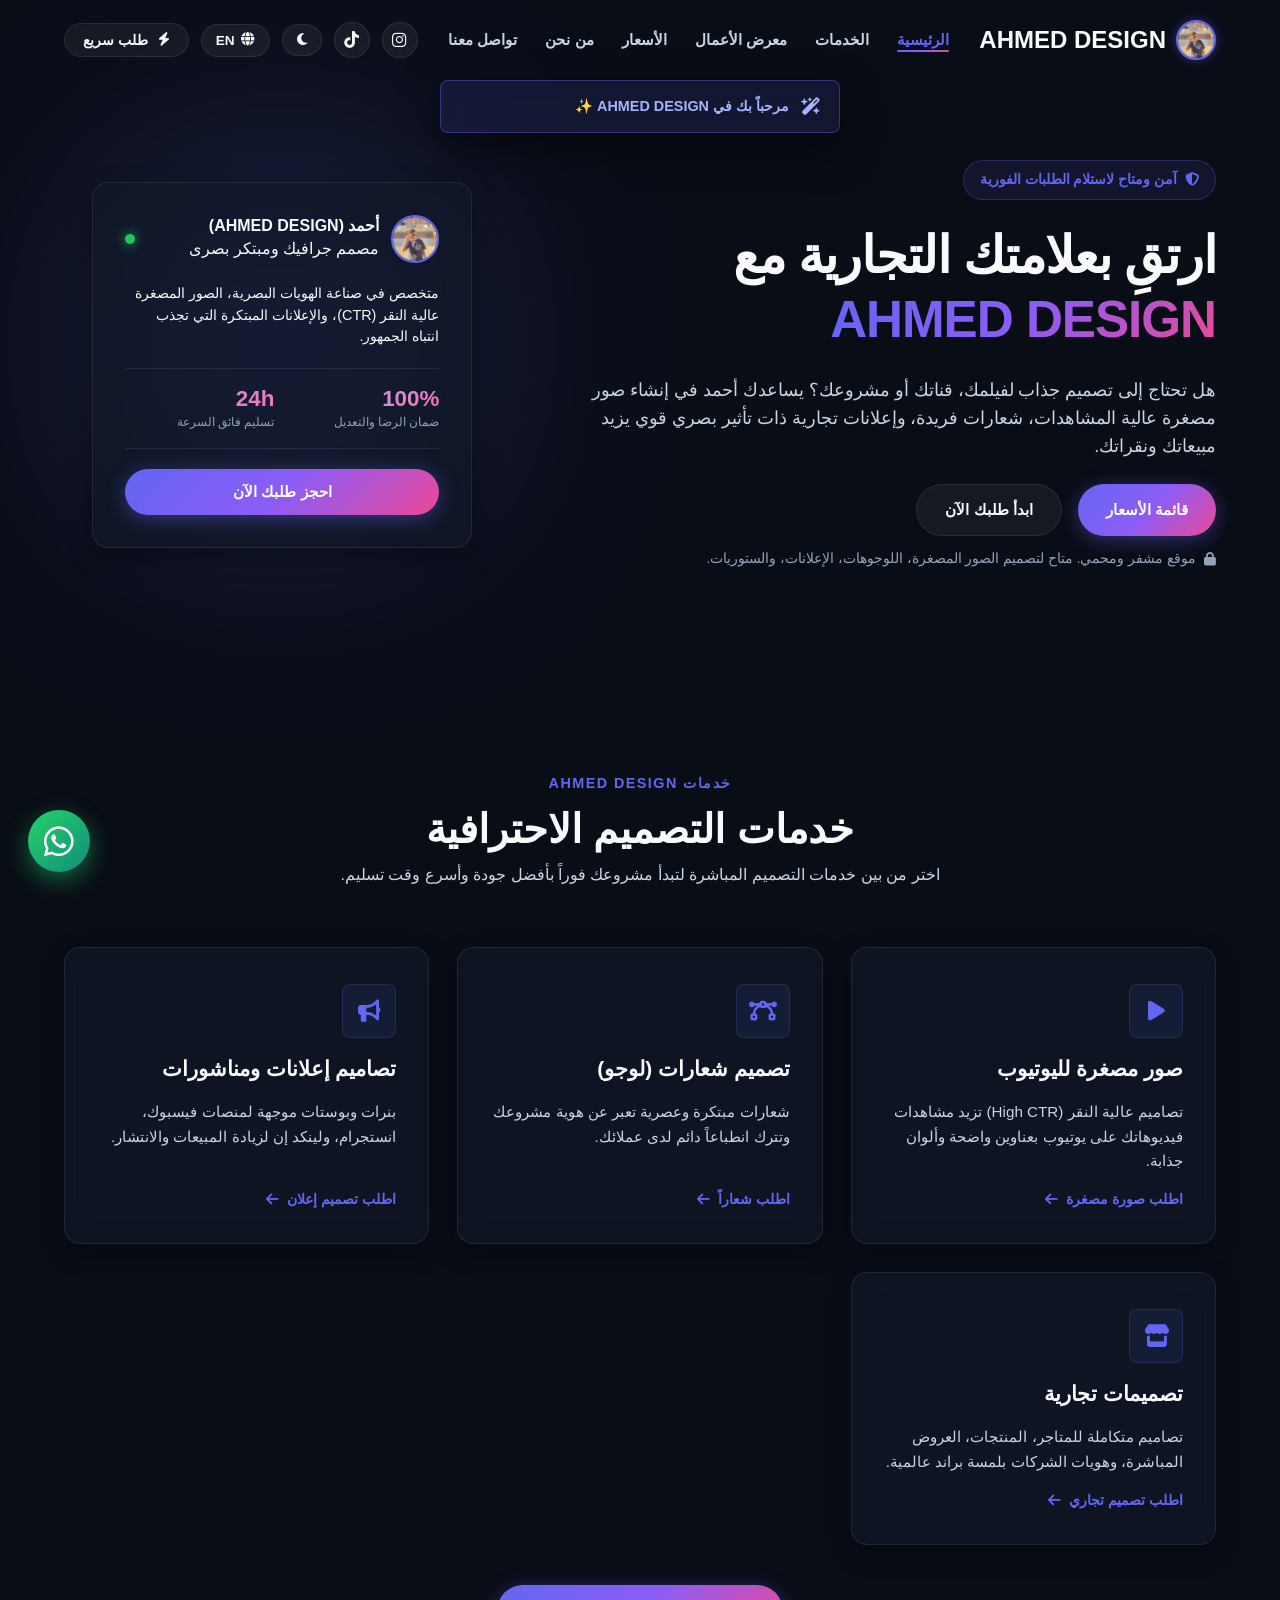
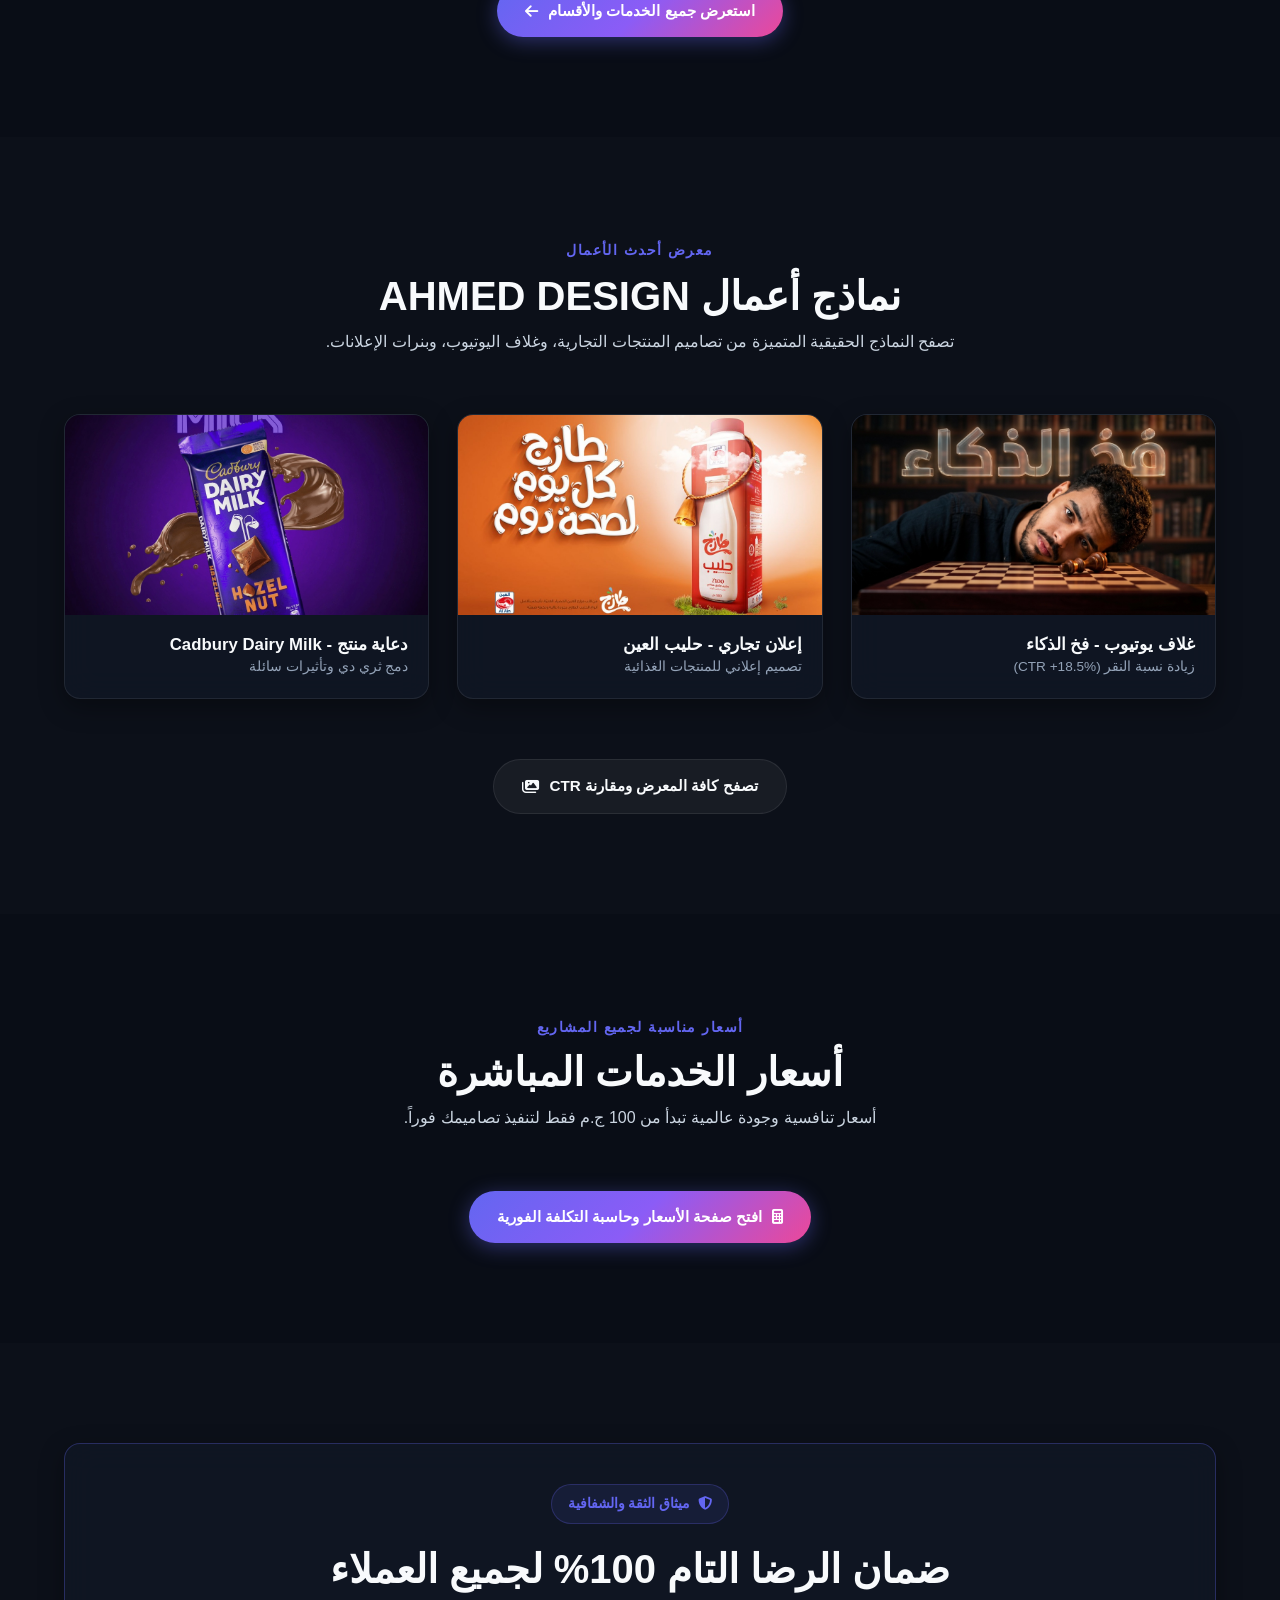
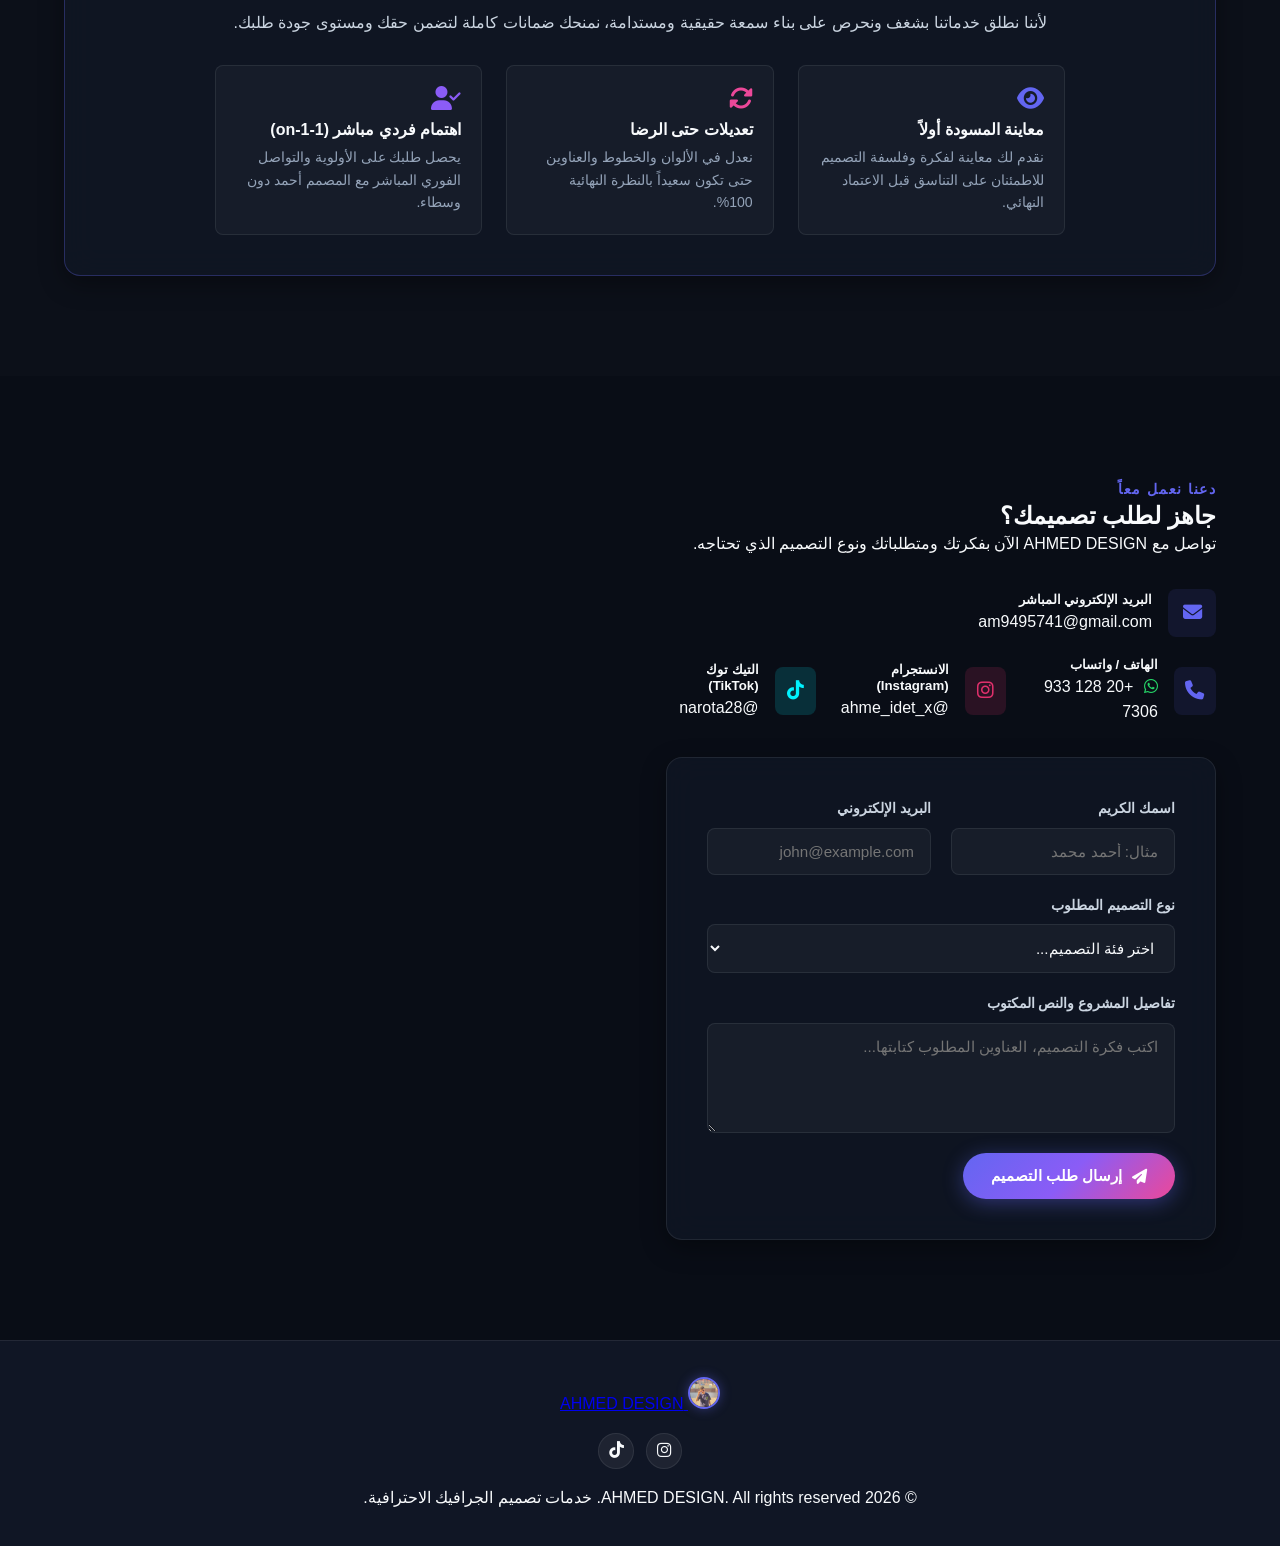
==== commit 9575a86d: "Add files via upload" ====
--- a/index.html
+++ b/index.html
@@ -3,8 +3,17 @@
 <head>
   <meta charset="UTF-8">
   <meta name="viewport" content="width=device-width, initial-scale=1.0">
-  <title>AHMED DESIGN - خدمات تصميم الجرافيك الاحترافية | أجهزة وصور مصغرة ولوجوهات</title>
+  <title>AHMED DESIGN - خدمات تصميم الجرافيك الاحترافية | الرئيسية</title>
   <meta name="description" content="AHMED DESIGN - معرض وخدمات تصميم الجرافيك الاحترافية من أحمد. تصميم صور مصغرة عالية المشاهدات CTR، شعارات لوجو، بنرات إعلانية، وتصاميم تجارية مخصصة.">
+
+  <!-- Open Graph / Social Sharing -->
+  <meta property="og:type" content="website">
+  <meta property="og:title" content="AHMED DESIGN - خدمات تصميم الجرافيك الاحترافية">
+  <meta property="og:description" content="تصميم صور مصغرة يوتيوب CTR عالية، شعارات، إعلانات، وتصاميم تجارية احترافية بأسعار مناسبة.">
+  <meta property="og:image" content="profile.jpg">
+  <meta name="twitter:card" content="summary_large_image">
+  <meta name="twitter:title" content="AHMED DESIGN - تصميم احترافي">
+  <meta name="twitter:image" content="profile.jpg">
 
   <!-- Security Meta Tags -->
   <meta http-equiv="X-Content-Type-Options" content="nosniff">
@@ -20,16 +29,30 @@
   <link rel="preconnect" href="https://fonts.gstatic.com" crossorigin>
   <link href="https://fonts.googleapis.com/css2?family=Cairo:wght@400;600;700;800&family=Plus+Jakarta+Sans:wght@400;500;600;700;800&display=swap" rel="stylesheet">
 
+  <!-- Favicon with Circular Profile Image -->
+  <link rel="icon" type="image/jpeg" href="profile.jpg">
+
   <!-- Local stylesheet link -->
   <link rel="stylesheet" href="style.css">
 </head>
 <body>
 
+  <!-- ✨ Loading Screen -->
+  <div class="loading-screen" id="loading-screen">
+    <div class="loading-inner">
+      <div class="loading-logo">
+        <img src="profile.jpg" alt="AHMED DESIGN" style="width: 70px; height: 70px; border-radius: 50%; object-fit: cover; border: 3px solid var(--color-primary); box-shadow: 0 0 20px rgba(99, 102, 241, 0.6);">
+      </div>
+      <div class="loading-ring"></div>
+      <p class="loading-text">AHMED DESIGN</p>
+    </div>
+  </div>
+
   <!-- Header Navigation -->
   <header class="header-nav" id="header-nav">
     <div class="container nav-container">
-      <a href="#" class="logo" id="nav-logo">
-        <i class="fa-solid fa-wand-magic-sparkles"></i>
+      <a href="index.html" class="logo" id="nav-logo">
+        <img src="profile.jpg" alt="AHMED DESIGN" class="logo-avatar">
         <span>AHMED DESIGN</span>
       </a>
       
@@ -40,15 +63,23 @@
       </button>
       
       <ul class="nav-links" id="nav-links">
-        <li><a href="#home" data-ar="الرئيسية" data-en="Home">الرئيسية</a></li>
-        <li><a href="#services" data-ar="الخدمات" data-en="Services">الخدمات</a></li>
-        <li><a href="#portfolio" data-ar="معرض الأعمال" data-en="Portfolio">معرض الأعمال</a></li>
-        <li><a href="#pricing" data-ar="الأسعار" data-en="Pricing">الأسعار</a></li>
-        <li><a href="#faq" data-ar="الأسئلة الشائعة" data-en="FAQ">الأسئلة الشائعة</a></li>
-        <li><a href="#contact" data-ar="تواصل معنا" data-en="Contact">تواصل معنا</a></li>
+        <li><a href="index.html" data-ar="الرئيسية" data-en="Home">الرئيسية</a></li>
+        <li><a href="services.html" data-ar="الخدمات" data-en="Services">الخدمات</a></li>
+        <li><a href="portfolio.html" data-ar="معرض الأعمال" data-en="Portfolio">معرض الأعمال</a></li>
+        <li><a href="pricing.html" data-ar="الأسعار" data-en="Pricing">الأسعار</a></li>
+        <li><a href="about.html" data-ar="من نحن" data-en="About Us">من نحن</a></li>
+        <li><a href="contact.html" data-ar="تواصل معنا" data-en="Contact">تواصل معنا</a></li>
       </ul>
       
       <div class="nav-controls">
+        <!-- Social Media Buttons -->
+        <a href="https://www.instagram.com/ahme_idet_x" target="_blank" rel="noopener noreferrer" class="social-icon-btn instagram" title="الانستجرام - Instagram">
+          <i class="fa-brands fa-instagram"></i>
+        </a>
+        <a href="https://www.tiktok.com/@narota28" target="_blank" rel="noopener noreferrer" class="social-icon-btn tiktok" title="التيك توك - TikTok">
+          <i class="fa-brands fa-tiktok"></i>
+        </a>
+
         <!-- Dark / Light Theme Toggle -->
         <button class="theme-toggle-btn" id="theme-toggle-btn" title="تغيير الوضع (ليلي / نهاري)">
           <i class="fa-solid fa-moon" id="theme-icon"></i>
@@ -81,7 +112,7 @@
         </p>
         <div class="hero-cta-wrapper">
           <div class="hero-btns">
-            <a href="#pricing" class="btn btn-primary" id="hero-primary-btn" data-ar="قائمة الأسعار" data-en="View Pricing">قائمة الأسعار</a>
+            <a href="pricing.html" class="btn btn-primary" id="hero-primary-btn" data-ar="قائمة الأسعار" data-en="View Pricing">قائمة الأسعار</a>
             <button class="btn btn-secondary" id="hero-quick-order-btn" data-ar="ابدأ طلبك الآن" data-en="Start Order">ابدأ طلبك الآن</button>
           </div>
           <div class="hero-cta-text" id="hero-info-text">
@@ -109,12 +140,12 @@
           </p>
           <div class="hero-card-stats">
             <div class="stat-item">
-              <h5>500+</h5>
-              <p data-ar="تصميم مكتمل" data-en="Designs Delivered">تصميم مكتمل</p>
+              <h5>100%</h5>
+              <p data-ar="ضمان الرضا والتعديل" data-en="Satisfaction Guaranteed">ضمان الرضا والتعديل</p>
             </div>
             <div class="stat-item">
-              <h5>99.9%</h5>
-              <p data-ar="رضا العملاء" data-en="Client Satisfaction">رضا العملاء</p>
+              <h5>24h</h5>
+              <p data-ar="تسليم فائق السرعة" data-en="Express Delivery">تسليم فائق السرعة</p>
             </div>
           </div>
           <button class="btn btn-primary btn-block" style="width: 100%;" id="card-action-btn" data-ar="احجز طلبك الآن" data-en="Book a Direct Order">احجز طلبك الآن</button>
@@ -123,8 +154,8 @@
     </div>
   </section>
 
-  <!-- Design Services Section -->
-  <section class="services-section" id="services">
+  <!-- Homepage Services Preview Section -->
+  <section class="services-section">
     <div class="container">
       <div class="section-header reveal">
         <span class="section-subtitle" data-ar="خدمات AHMED DESIGN" data-en="Our Services">خدمات AHMED DESIGN</span>
@@ -182,36 +213,20 @@
             <span data-ar="اطلب تصميم تجاري" data-en="Request Commercial Design">اطلب تصميم تجاري</span> <i class="fa-solid fa-arrow-left arrow-icon"></i>
           </button>
         </div>
-
-        <!-- Service 5: Stories & Vertical Ads -->
-        <div class="glass-card service-card reveal" id="service-stories">
-          <div class="service-icon-box"><i class="fa-solid fa-mobile-screen-button"></i></div>
-          <h3 class="service-card-title" data-ar="تصاميم ستوري وريلز" data-en="Story & Reel Designs">تصاميم ستوري وريلز</h3>
-          <p class="service-card-desc" data-ar="تصاميم رأسية (9:16) جذابة للانستجرام وسناب شات وتيك توك تزيد التفاعل والمتابعين." data-en="Engaging 9:16 vertical designs for Instagram Stories, TikTok, and Snapchat visuals.">
-            تصاميم رأسية (9:16) جذابة للانستجرام وسناب شات وتيك توك تزيد التفاعل والمتابعين.
-          </p>
-          <button class="service-card-cta service-order-trigger" data-service="ستوري / ريلز">
-            <span data-ar="اطلب ستوري" data-en="Request Story Design">اطلب ستوري</span> <i class="fa-solid fa-arrow-left arrow-icon"></i>
-          </button>
-        </div>
-
-        <!-- Service 6: Large Custom Projects -->
-        <div class="glass-card service-card reveal" id="service-custom">
-          <div class="service-icon-box"><i class="fa-solid fa-palette"></i></div>
-          <h3 class="service-card-title" data-ar="تصميمات خاصة كبيرة" data-en="Large Custom Designs">تصميمات خاصة كبيرة</h3>
-          <p class="service-card-desc" data-ar="مشروعات جرافيك ضخمة، بوسترات، مطبوعات، ورسومات رقمية مخصصة حسب رغبتك." data-en="Bespoke large-scale graphic projects, posters, digital illustrations & custom branding.">
-            مشروعات جرافيك ضخمة، بوسترات، مطبوعات، ورسومات رقمية مخصصة حسب رغبتك.
-          </p>
-          <button class="service-card-cta service-order-trigger" data-service="تصميمات خاصة كبيرة">
-            <span data-ar="اطلب تصميم خاص" data-en="Request Custom Project">اطلب تصميم خاص</span> <i class="fa-solid fa-arrow-left arrow-icon"></i>
-          </button>
-        </div>
+      </div>
+
+      <!-- Button to full Services Page -->
+      <div style="text-align: center; margin-top: 40px;" class="reveal">
+        <a href="services.html" class="btn btn-primary">
+          <span data-ar="استعرض جميع الخدمات والأقسام" data-en="View All Services">استعرض جميع الخدمات والأقسام</span>
+          <i class="fa-solid fa-arrow-left"></i>
+        </a>
       </div>
     </div>
   </section>
 
-  <!-- Interactive Portfolio Gallery Section (Real User Uploaded Work Models) -->
-  <section class="services-section" style="background: rgba(255, 255, 255, 0.01);" id="portfolio">
+  <!-- Homepage Portfolio Highlights Section -->
+  <section class="services-section" style="background: rgba(255, 255, 255, 0.01);">
     <div class="container">
       <div class="section-header reveal">
         <span class="section-subtitle" data-ar="معرض أحدث الأعمال" data-en="Portfolio Showcase">معرض أحدث الأعمال</span>
@@ -221,18 +236,9 @@
         </p>
       </div>
 
-      <!-- Portfolio Category Filter Tabs -->
-      <div class="portfolio-filters reveal">
-        <button class="filter-btn active" data-filter="all" data-ar="الكل" data-en="All">الكل</button>
-        <button class="filter-btn" data-filter="thumbnails" data-ar="صور مصغرة" data-en="Thumbnails">صور مصغرة</button>
-        <button class="filter-btn" data-filter="commercial" data-ar="تصميمات تجارية" data-en="Commercial Ads">تصميمات تجارية</button>
-        <button class="filter-btn" data-filter="ads" data-ar="إعلانات وبوستات" data-en="Ads & Posts">إعلانات وبوستات</button>
-        <button class="filter-btn" data-filter="custom" data-ar="تصميمات خاصة" data-en="Custom Designs">تصميمات خاصة</button>
-      </div>
-
-      <!-- Portfolio Items Grid with Real User Images -->
+      <!-- Portfolio Items Grid -->
       <div class="portfolio-grid reveal">
-        <!-- Item 1: YouTube Thumbnail ("فخ الذكاء") -->
+        <!-- Item 1: YouTube Thumbnail -->
         <div class="glass-card portfolio-item" data-category="thumbnails">
           <div class="portfolio-thumb-box">
             <img src="portfolio-3.jpg" alt="غلاف يوتيوب - فخ الذكاء" class="portfolio-real-img">
@@ -249,7 +255,7 @@
           </div>
         </div>
 
-        <!-- Item 2: Commercial Product Design (Al Ain Milk "طازج كل يوم لصحة تدوم") -->
+        <!-- Item 2: Commercial Product Design -->
         <div class="glass-card portfolio-item" data-category="commercial">
           <div class="portfolio-thumb-box">
             <img src="portfolio-1.jpg" alt="تصميم تجاري - حليب العين الطازج" class="portfolio-real-img">
@@ -266,7 +272,7 @@
           </div>
         </div>
 
-        <!-- Item 3: Custom Product Visual (Cadbury Dairy Milk Hazelnut) -->
+        <!-- Item 3: Custom Product Visual -->
         <div class="glass-card portfolio-item" data-category="custom">
           <div class="portfolio-thumb-box">
             <img src="portfolio-2.jpg" alt="تصميم منتج خاص - كادبوري ديري ميلك" class="portfolio-real-img">
@@ -282,305 +288,75 @@
             <p data-ar="دمج ثري دي وتأثيرات سائلة" data-en="3D Fluid Manipulation & Lighting">دمج ثري دي وتأثيرات سائلة</p>
           </div>
         </div>
-
-        <!-- Item 4: Social Media Ads & Stories Showcase ("تسوق واشتري" & "أقوى إنترنت") -->
-        <div class="glass-card portfolio-item" data-category="ads">
-          <div class="portfolio-thumb-box">
-            <img src="portfolio-4.jpg" alt="تصاميم بوستات واستوري سوشيال ميديا" class="portfolio-real-img">
-            <span class="portfolio-tag">Social Media Ads</span>
-            <div class="portfolio-overlay">
-              <button class="btn btn-primary btn-sm lightbox-btn" data-img="portfolio-4.jpg" data-title="تصاميم بوستات واستوريات ممودة" data-desc="نماذج إعلانات وبوستات السوشيال ميديا المحفزة للشراء والتفاعل على فيسبوك وانستجرام.">
-                <i class="fa-solid fa-expand"></i> <span data-ar="تكبير التصميم" data-en="Preview">تكبير التصميم</span>
-              </button>
-            </div>
-          </div>
-          <div class="portfolio-info">
-            <h4 data-ar="بنرات وحملات السوشيال ميديا" data-en="Social Media Campaign Ads">بنرات وحملات السوشيال ميديا</h4>
-            <p data-ar="بوستات تسويقية محفزة للشراء" data-en="High-Conversion Marketing Banner">بوستات تسويقية محفزة للشراء</p>
-          </div>
-        </div>
-      </div>
-
-      <!-- Before / After Thumbnail Comparison Showcase -->
-      <div class="before-after-wrapper reveal">
-        <h3 class="before-after-title" data-ar="🔥 قوة غلاف اليوتيوب الاحترافي (مقارنة CTR)" data-en="🔥 Power of High-CTR Thumbnails">🔥 قوة غلاف اليوتيوب الاحترافي (مقارنة CTR)</h3>
-        <p class="before-after-sub" data-ar="اسحب الشريط لرؤية الفرق بين الغلاف العادي والغلاف المصمم باحترافية وتأثيره على المشاهدات" data-en="Drag the slider to compare standard thumbnails vs high-CTR professional design">
-          اسحب الشريط لرؤية الفرق بين الغلاف العادي والغلاف المصمم باحترافية وتأثيره على المشاهدات
-        </p>
-        
-        <div class="ba-slider-container" id="ba-slider">
-          <div class="ba-image ba-after">
-            <img src="portfolio-3.jpg" alt="بعد التصميم الاحترافي" style="width: 100%; height: 100%; object-fit: cover;">
-            <div class="ba-overlay-label success">
-              <span class="ba-badge success"><i class="fa-solid fa-arrow-trend-up"></i> CTR 18.5% (بعد تصميم AHMED DESIGN)</span>
-            </div>
-          </div>
-          <div class="ba-image ba-before">
-            <div class="ba-demo-card before-card">
-              <span class="ba-badge muted">CTR 2.1% (قبل)</span>
-              <h4>فيديو عادي بدون تصميم احترافي</h4>
-            </div>
-          </div>
-          <div class="ba-handle" id="ba-handle">
-            <i class="fa-solid fa-arrows-left-right"></i>
-          </div>
-        </div>
+      </div>
+
+      <!-- Button to full Portfolio Page -->
+      <div style="text-align: center; margin-top: 40px;" class="reveal">
+        <a href="portfolio.html" class="btn btn-secondary">
+          <span data-ar="تصفح كافة المعرض ومقارنة CTR" data-en="Explore Full Portfolio & CTR Slider">تصفح كافة المعرض ومقارنة CTR</span>
+          <i class="fa-solid fa-images"></i>
+        </a>
       </div>
     </div>
   </section>
 
-  <!-- Pricing & Cost Calculator Section -->
-  <section class="services-section" id="pricing">
+  <!-- Homepage Pricing Quick Preview -->
+  <section class="services-section">
     <div class="container">
       <div class="section-header reveal">
         <span class="section-subtitle" data-ar="أسعار مناسبة لجميع المشاريع" data-en="Affordable Rates">أسعار مناسبة لجميع المشاريع</span>
-        <h2 class="section-title" data-ar="قائمة أسعار الخدمات" data-en="Service Pricing List">قائمة أسعار الخدمات</h2>
-        <p class="section-desc" data-ar="أسعار تنافسية وجودة عالمية. اختر العملة المناسبة لك للاستعراض." data-en="Transparent competitive pricing with top quality. Switch currency to view rates.">
-          أسعار تنافسية وجودة عالمية. اختر العملة المناسبة لك للاستعراض.
+        <h2 class="section-title" data-ar="أسعار الخدمات المباشرة" data-en="Service Pricing Overview">أسعار الخدمات المباشرة</h2>
+        <p class="section-desc" data-ar="أسعار تنافسية وجودة عالمية تبدأ من 100 ج.م فقط لتنفيذ تصاميمك فوراً." data-en="Competitive rates starting from 100 EGP ($2.00) with top execution speed.">
+          أسعار تنافسية وجودة عالمية تبدأ من 100 ج.م فقط لتنفيذ تصاميمك فوراً.
         </p>
-        
-        <!-- Currency Toggle Switcher -->
-        <div class="currency-toggle-wrapper">
-          <span class="currency-label" data-ar="العملة:" data-en="Currency:">العملة:</span>
-          <div class="currency-switch-btns">
-            <button class="curr-btn active" data-curr="egp">ج.م (EGP)</button>
-            <button class="curr-btn" data-curr="usd">$ (USD)</button>
-          </div>
-        </div>
-      </div>
-
-      <!-- Pricing Cards Grid -->
-      <div class="pricing-grid reveal">
-        <!-- Price Card 1: Thumbnail -->
-        <div class="glass-card pricing-card">
-          <div class="pricing-header">
-            <h3 data-ar="صورة مصغرة" data-en="YouTube Thumbnail">صورة مصغرة</h3>
-            <p data-ar="للفيديوهات والقنوات" data-en="For Videos & Channels">للفيديوهات والقنوات</p>
-          </div>
-          <div class="pricing-amount">
-            <span class="price-val" data-egp="100" data-usd="2.00">100</span>
-            <span class="price-unit" data-egp="ج.م" data-usd="$">ج.م</span>
-          </div>
-          <ul class="pricing-features">
-            <li><i class="fa-solid fa-check"></i> <span data-ar="تصميم عالي النقر (High CTR)" data-en="High-CTR Design">تصميم عالي النقر (High CTR)</span></li>
-            <li><i class="fa-solid fa-check"></i> <span data-ar="دقة فول HD 1080p" data-en="Full HD 1080p Resolution">دقة فول HD 1080p</span></li>
-            <li><i class="fa-solid fa-check"></i> <span data-ar="تعديلات مجانية متكررة" data-en="Free Revisions">تعديلات مجانية متكررة</span></li>
-            <li><i class="fa-solid fa-check"></i> <span data-ar="تسليم سريع خلال 24 ساعة" data-en="Fast 24h Delivery">تسليم سريع خلال 24 ساعة</span></li>
-          </ul>
-          <button class="btn btn-primary btn-block quick-order-trigger" data-service="صورة مصغرة" data-egp="100" data-usd="2.00" data-ar="اطلب الآن" data-en="Order Now">اطلب الآن</button>
-        </div>
-
-        <!-- Price Card 2: Ad / Post -->
-        <div class="glass-card pricing-card">
-          <div class="pricing-header">
-            <h3 data-ar="بوست / إعلان" data-en="Ad & Post Design">بوست / إعلان</h3>
-            <p data-ar="للسوشيال ميديا والحملات" data-en="For Social Campaigns">للسوشيال ميديا والحملات</p>
-          </div>
-          <div class="pricing-amount">
-            <span class="price-val" data-egp="100" data-usd="2.00">100</span>
-            <span class="price-unit" data-egp="ج.م" data-usd="$">ج.م</span>
-          </div>
-          <ul class="pricing-features">
-            <li><i class="fa-solid fa-check"></i> <span data-ar="مقاسات منسقة لكل المنصات" data-en="Optimized Sizes">مقاسات منسقة لكل المنصات</span></li>
-            <li><i class="fa-solid fa-check"></i> <span data-ar="ألوان محفزة للشراء والنقر" data-en="High Conversion Colors">ألوان محفزة للشراء والنقر</span></li>
-            <li><i class="fa-solid fa-check"></i> <span data-ar="صيغ PNG / JPG فائقة الوضوح" data-en="Ultra HD PNG / JPG">صيغ PNG / JPG فائقة الوضوح</span></li>
-            <li><i class="fa-solid fa-check"></i> <span data-ar="تسليم خلال 24 - 48 ساعة" data-en="Fast Turnaround">تسليم خلال 24 - 48 ساعة</span></li>
-          </ul>
-          <button class="btn btn-primary btn-block quick-order-trigger" data-service="بوست / إعلان" data-egp="100" data-usd="2.00" data-ar="اطلب الآن" data-en="Order Now">اطلب الآن</button>
-        </div>
-
-        <!-- Price Card 3: Logo -->
-        <div class="glass-card pricing-card popular">
-          <div class="popular-badge" data-ar="الأكثر طلباً" data-en="Most Popular">الأكثر طلباً</div>
-          <div class="pricing-header">
-            <h3 data-ar="تصميم شعار (لوجو)" data-en="Logo Design">تصميم شعار (لوجو)</h3>
-            <p data-ar="هوية العلامة التجارية" data-en="Brand Identity Mark">هوية العلامة التجارية</p>
-          </div>
-          <div class="pricing-amount">
-            <span class="price-val" data-egp="100" data-usd="2.00">100</span>
-            <span class="price-unit" data-egp="ج.م" data-usd="$">ج.م</span>
-          </div>
-          <ul class="pricing-features">
-            <li><i class="fa-solid fa-check"></i> <span data-ar="فكرة مبتكرة وغير مكررة" data-en="Unique Original Concept">فكرة مبتكرة وغير مكررة</span></li>
-            <li><i class="fa-solid fa-check"></i> <span data-ar="ملفات Vector قابلة للطباعة" data-en="Print-Ready Vector Files">ملفات Vector قابلة للطباعة</span></li>
-            <li><i class="fa-solid fa-check"></i> <span data-ar="خلفية شفافة PNG + ملحق PSD" data-en="Transparent PNG + PSD">خلفية شفافة PNG + ملحق PSD</span></li>
-            <li><i class="fa-solid fa-check"></i> <span data-ar="تعديلات مجانية حتى الرضا" data-en="Unlimited Revisions">تعديلات مجانية حتى الرضا</span></li>
-          </ul>
-          <button class="btn btn-primary btn-block quick-order-trigger" data-service="تصميم شعار (لوجو)" data-egp="100" data-usd="2.00" data-ar="اطلب الآن" data-en="Order Now">اطلب الآن</button>
-        </div>
-
-        <!-- Price Card 4: Commercial Designs -->
-        <div class="glass-card pricing-card">
-          <div class="pricing-header">
-            <h3 data-ar="تصميمات تجارية" data-en="Commercial Designs">تصميمات تجارية</h3>
-            <p data-ar="للمتاجر والشركات" data-en="For Stores & Businesses">للمتاجر والشركات</p>
-          </div>
-          <div class="pricing-amount">
-            <span class="price-val" data-egp="150" data-usd="2.50">150</span>
-            <span class="price-unit" data-egp="ج.م" data-usd="$">ج.م</span>
-          </div>
-          <ul class="pricing-features">
-            <li><i class="fa-solid fa-check"></i> <span data-ar="تصاميم مخصصة للمتاجر والمنتجات" data-en="Product & E-Com Graphics">تصاميم مخصصة للمتاجر والمنتجات</span></li>
-            <li><i class="fa-solid fa-check"></i> <span data-ar="إبراز تفاصيل المنتج باحترافية" data-en="Product Focus & Highlights">إبراز تفاصيل المنتج باحترافية</span></li>
-            <li><i class="fa-solid fa-check"></i> <span data-ar="تسليم ملفات عالية الجودة" data-en="High-Res Asset Export">تسليم ملفات عالية الجودة</span></li>
-            <li><i class="fa-solid fa-check"></i> <span data-ar="دعم واستشارات مجانية" data-en="Design Consultation">دعم واستشارات مجانية</span></li>
-          </ul>
-          <button class="btn btn-primary btn-block quick-order-trigger" data-service="تصميمات تجارية" data-egp="150" data-usd="2.50" data-ar="اطلب الآن" data-en="Order Now">اطلب الآن</button>
-        </div>
-
-        <!-- Price Card 5: Large Custom Designs -->
-        <div class="glass-card pricing-card">
-          <div class="pricing-header">
-            <h3 data-ar="تصميمات خاصة كبيرة" data-en="Large Custom Designs">تصميمات خاصة كبيرة</h3>
-            <p data-ar="المشاريع الكبيرة والبوسترات" data-en="Large Projects & Posters">المشاريع الكبيرة والبوسترات</p>
-          </div>
-          <div class="pricing-amount">
-            <span class="price-val" data-egp="300" data-usd="3.00">300</span>
-            <span class="price-unit" data-egp="ج.م" data-usd="$">ج.م</span>
-          </div>
-          <ul class="pricing-features">
-            <li><i class="fa-solid fa-check"></i> <span data-ar="تصاميم معقدة وبوسترات ضخمة" data-en="Complex Posters & Visuals">تصاميم معقدة وبوسترات ضخمة</span></li>
-            <li><i class="fa-solid fa-check"></i> <span data-ar="دقة فائقة وأبعاد مخصصة" data-en="Bespoke Custom Dimensions">دقة فائقة وأبعاد مخصصة</span></li>
-            <li><i class="fa-solid fa-check"></i> <span data-ar="تسليم كافة الملفات المفتوحة PSD" data-en="Full Source PSD Delivery">تسليم كافة الملفات المفتوحة PSD</span></li>
-            <li><i class="fa-solid fa-check"></i> <span data-ar="أولوية فائقة في التنفيذ" data-en="Top Priority Execution">أولوية فائقة في التنفيذ</span></li>
-          </ul>
-          <button class="btn btn-primary btn-block quick-order-trigger" data-service="تصميمات خاصة كبيرة" data-egp="300" data-usd="3.00" data-ar="اطلب الآن" data-en="Order Now">اطلب الآن</button>
-        </div>
-      </div>
-
-      <!-- Interactive Cost Estimator Calculator Widget -->
-      <div class="calculator-card glass-card reveal">
-        <div class="calc-header">
-          <i class="fa-solid fa-calculator calc-icon"></i>
-          <div>
-            <h3 data-ar="حاسبة تقدير التكلفة الفورية" data-en="Instant Order Cost Estimator">حاسبة تقدير التكلفة الفورية</h3>
-            <p data-ar="احسب تكلفة طلبك التقديرية بناءً على العدد ونوع التصميم واطلبه فوراً" data-en="Calculate your estimated order cost based on quantity and design type.">
-              احسب تكلفة طلبك التقديرية بناءً على العدد ونوع التصميم واطلبه فوراً
-            </p>
-          </div>
-        </div>
-
-        <div class="calc-body-grid">
-          <div class="calc-group">
-            <label data-ar="اختر نوع الخدمة:" data-en="Select Service Type:">اختر نوع الخدمة:</label>
-            <select id="calc-service" class="form-control">
-              <option value="100|2.00|صورة مصغرة">صورة مصغرة (100 ج.م / $2.00)</option>
-              <option value="100|2.00|بوست / إعلان">بوست / إعلان (100 ج.م / $2.00)</option>
-              <option value="100|2.00|تصميم شعار (لوجو)">تصميم شعار (لوجو) (100 ج.م / $2.00)</option>
-              <option value="150|2.50|تصميمات تجارية">تصميمات تجارية (150 ج.م / $2.50)</option>
-              <option value="300|3.00|تصميمات خاصة كبيرة">تصميمات خاصة كبيرة (300 ج.م / $3.00)</option>
-            </select>
-          </div>
-
-          <div class="calc-group">
-            <label data-ar="عدد التصاميم المطلوبة:" data-en="Number of Designs:">عدد التصاميم المطلوبة:</label>
-            <input type="number" id="calc-qty" class="form-control" value="1" min="1" max="50">
-          </div>
-
-          <div class="calc-result-box">
-            <span class="calc-result-title" data-ar="التكلفة الإجمالية المقدرة:" data-en="Estimated Total:">التكلفة الإجمالية المقدرة:</span>
-            <div class="calc-total-display">
-              <span id="calc-total-val">100</span>
-              <span id="calc-total-unit">ج.م</span>
-            </div>
-            <button class="btn btn-primary" id="calc-submit-btn">
-              <i class="fa-brands fa-whatsapp"></i> <span data-ar="إرسال الطلب عبر الواتساب" data-en="Send Order via WhatsApp">إرسال الطلب عبر الواتساب</span>
-            </button>
-          </div>
-        </div>
+      </div>
+
+      <div style="text-align: center;" class="reveal">
+        <a href="pricing.html" class="btn btn-primary btn-lg">
+          <i class="fa-solid fa-calculator"></i>
+          <span data-ar="افتح صفحة الأسعار وحاسبة التكلفة الفورية" data-en="Open Full Pricing & Cost Estimator">افتح صفحة الأسعار وحاسبة التكلفة الفورية</span>
+        </a>
       </div>
     </div>
   </section>
 
-  <!-- FAQ Accordion Section -->
-  <section class="services-section" style="background: rgba(255, 255, 255, 0.01);" id="faq">
+  <!-- 🛡️ Trust & Satisfaction Guarantee Section -->
+  <section class="services-section" style="background: rgba(255, 255, 255, 0.01);">
     <div class="container">
-      <div class="section-header reveal">
-        <span class="section-subtitle" data-ar="إجابات سريعة" data-en="Got Questions?">إجابات سريعة</span>
-        <h2 class="section-title" data-ar="الأسئلة الشائعة" data-en="Frequently Asked Questions">الأسئلة الشائعة</h2>
-        <p class="section-desc" data-ar="إليك أهم الاستفسارات الشائعة حول كيفية الطلب، التسليم، والتعديلات." data-en="Find quick answers regarding design orders, turnaround times, and revisions.">
-          إليك أهم الاستفسارات الشائعة حول كيفية الطلب، التسليم، والتعديلات.
-        </p>
-      </div>
-
-      <div class="faq-container reveal">
-        <!-- FAQ 1 -->
-        <div class="glass-card faq-item">
-          <button class="faq-question">
-            <span data-ar="كم تستغرق مدة تنفيذ وتسليم التصميم؟" data-en="How long does design delivery take?">كم تستغرق مدة تنفيذ وتسليم التصميم؟</span>
-            <i class="fa-solid fa-chevron-down faq-icon"></i>
-          </button>
-          <div class="faq-answer">
-            <p data-ar="يتم تسليم معظم الصور المصغرة والبوستات والشعارات خلال 24 إلى 48 ساعة فقط كحد أقصى. وفي حالة الطلبات المستعجلة، يمكن التسليم في نفس اليوم." data-en="Most thumbnails, ads, and logos are delivered within 24 to 48 hours. Express same-day delivery is available for urgent orders.">
-              يتم تسليم معظم الصور المصغرة والبوستات والشعارات خلال 24 إلى 48 ساعة فقط كحد أقصى. وفي حالة الطلبات المستعجلة، يمكن التسليم في نفس اليوم.
-            </p>
-          </div>
-        </div>
-
-        <!-- FAQ 2 -->
-        <div class="glass-card faq-item">
-          <button class="faq-question">
-            <span data-ar="ما هي صيغ الملفات التي سأستلمها؟" data-en="What file formats will I receive?">ما هي صيغ الملفات التي سأستلمها؟</span>
-            <i class="fa-solid fa-chevron-down faq-icon"></i>
-          </button>
-          <div class="faq-answer">
-            <p data-ar="تستلم ملفات الصور بجهوزية فائقة بدقة Ultra HD بصيغ PNG و JPG، بالإضافة إلى ملف المصدر المفتوح للتعديل (Photoshop PSD / Illustrator AI) حسب نوع الخدمة." data-en="You receive Ultra HD PNG and JPG files, along with edit-ready source files (PSD / AI) depending on the package.">
-              تستلم ملفات الصور بجهوزية فائقة بدقة Ultra HD بصيغ PNG و JPG، بالإضافة إلى ملف المصدر المفتوح للتعديل (Photoshop PSD / Illustrator AI) حسب نوع الخدمة.
-            </p>
-          </div>
-        </div>
-
-        <!-- FAQ 3 -->
-        <div class="glass-card faq-item">
-          <button class="faq-question">
-            <span data-ar="ما هي سياسة التعديلات على التصميم؟" data-en="What is the revision policy?">ما هي سياسة التعديلات على التصميم؟</span>
-            <i class="fa-solid fa-chevron-down faq-icon"></i>
-          </button>
-          <div class="faq-answer">
-            <p data-ar="أقدم تعديلات مجانية غير محدودة حتى تكون راضياً بنسبة 100% عن النتيجة النهائية والتحف البصرية المطلوبة." data-en="I offer unlimited revisions until you are 100% satisfied with the final result.">
-              أقدم تعديلات مجانية غير محدودة حتى تكون راضياً بنسبة 100% عن النتيجة النهائية والتحف البصرية المطلوبة.
-            </p>
-          </div>
-        </div>
-
-        <!-- FAQ 4 -->
-        <div class="glass-card faq-item">
-          <button class="faq-question">
-            <span data-ar="ما هي طرق الدفع المتاحة؟" data-en="What payment methods are supported?">ما هي طرق الدفع المتاحة؟</span>
-            <i class="fa-solid fa-chevron-down faq-icon"></i>
-          </button>
-          <div class="faq-answer">
-            <p data-ar="يمكنك الدفع بسهولة داخل مصر عبر محفظة فودافون كاش (Vodafone Cash) أو تطبيق InstaPay، ومن خارج مصر عبر PayPal أو التحويلات البنكية." data-en="In Egypt, you can pay via Vodafone Cash or InstaPay. Internationally, payments are accepted via PayPal.">
-              يمكنك الدفع بسهولة داخل مصر عبر محفظة فودافون كاش (Vodafone Cash) أو تطبيق InstaPay، ومن خارج مصر عبر PayPal أو التحويلات البنكية.
-            </p>
+      <div class="glass-card reveal" style="padding: 40px; border: 1px solid rgba(99, 102, 241, 0.3);">
+        <div style="text-align: center; max-width: 850px; margin: 0 auto;">
+          <span class="hero-badge" style="margin-bottom: 12px;"><i class="fa-solid fa-shield-halved"></i> <span data-ar="ميثاق الثقة والشفافية" data-en="Trust & Quality Commitment">ميثاق الثقة والشفافية</span></span>
+          <h2 class="section-title" style="margin-bottom: 16px;" data-ar="ضمان الرضا التام 100% لجميع العملاء" data-en="100% Client Satisfaction Guarantee">ضمان الرضا التام 100% لجميع العملاء</h2>
+          <p class="section-desc" style="margin-bottom: 30px;" data-ar="لأننا نطلق خدماتنا بشغف ونحرص على بناء سمعة حقيقية ومستدامة، نمنحك ضمانات كاملة لتضمن حقك ومستوى جودة طلبك." data-en="Because we value building long-term trust, we offer strong guarantees to ensure your complete satisfaction.">
+            لأننا نطلق خدماتنا بشغف ونحرص على بناء سمعة حقيقية ومستدامة، نمنحك ضمانات كاملة لتضمن حقك ومستوى جودة طلبك.
+          </p>
+
+          <div style="display: grid; grid-template-columns: repeat(auto-fit, minmax(220px, 1fr)); gap: 24px; text-align: right;">
+            <div style="background: rgba(255, 255, 255, 0.03); padding: 20px; border-radius: var(--radius-sm); border: 1px solid var(--border-glass);">
+              <i class="fa-solid fa-eye" style="color: var(--color-primary); font-size: 1.5rem; margin-bottom: 10px;"></i>
+              <h4 data-ar="معاينة المسودة أولاً" data-en="Draft Preview First">معاينة المسودة أولاً</h4>
+              <p style="font-size: 0.88rem; color: var(--text-muted); margin-top: 6px;" data-ar="نقدم لك معاينة لفكرة وفلسفة التصميم للاطمئنان على التناسق قبل الاعتماد النهائي." data-en="Review design concept preview to ensure 100% alignment with your vision.">نقدم لك معاينة لفكرة وفلسفة التصميم للاطمئنان على التناسق قبل الاعتماد النهائي.</p>
+            </div>
+
+            <div style="background: rgba(255, 255, 255, 0.03); padding: 20px; border-radius: var(--radius-sm); border: 1px solid var(--border-glass);">
+              <i class="fa-solid fa-rotate" style="color: var(--color-secondary); font-size: 1.5rem; margin-bottom: 10px;"></i>
+              <h4 data-ar="تعديلات حتى الرضا" data-en="Unlimited Adjustments">تعديلات حتى الرضا</h4>
+              <p style="font-size: 0.88rem; color: var(--text-muted); margin-top: 6px;" data-ar="نعدل في الألوان والخطوط والعناوين حتى تكون سعيداً بالنظرة النهائية 100%." data-en="Free edits to typography, colors, and layout until you are 100% happy.">نعدل في الألوان والخطوط والعناوين حتى تكون سعيداً بالنظرة النهائية 100%.</p>
+            </div>
+
+            <div style="background: rgba(255, 255, 255, 0.03); padding: 20px; border-radius: var(--radius-sm); border: 1px solid var(--border-glass);">
+              <i class="fa-solid fa-user-check" style="color: var(--color-accent); font-size: 1.5rem; margin-bottom: 10px;"></i>
+              <h4 data-ar="اهتمام فردي مباشر (1-on-1)" data-en="Dedicated 1-on-1 Support">اهتمام فردي مباشر (1-on-1)</h4>
+              <p style="font-size: 0.88rem; color: var(--text-muted); margin-top: 6px;" data-ar="يحصل طلبك على الأولوية والتواصل الفوري المباشر مع المصمم أحمد دون وسطاء." data-en="Direct priority communication with lead designer Ahmed for instant updates.">يحصل طلبك على الأولوية والتواصل الفوري المباشر مع المصمم أحمد دون وسطاء.</p>
+            </div>
           </div>
         </div>
       </div>
     </div>
   </section>
 
-  <!-- About Section -->
-  <section class="services-section" id="about">
-    <div class="container hero-grid">
-      <div class="hero-visual">
-        <div class="hero-circle-glow" style="background: var(--color-secondary);"></div>
-        <img src="profile.jpg" alt="Ahmed Profile Photo" class="glass-card" style="width: 100%; max-width: 450px; border-radius: var(--radius-md); object-fit: cover; height: 450px; border: 1px solid rgba(255, 255, 255, 0.1);" id="about-img">
-      </div>
-      <div class="hero-content reveal">
-        <span class="section-subtitle" style="text-align: right;" data-ar="من هو أحمد؟" data-en="Who is Ahmed?">من هو أحمد؟</span>
-        <h2 class="section-title" style="text-align: right;" data-ar="مصمم جرافيك ومبتكر بصرى" data-en="Visual Creator & Graphic Specialist">مصمم جرافيك ومبتكر بصرى</h2>
-        <p data-ar="أحمد هو مصمم جرافيك مستقل وصاحب AHMED DESIGN، يجمع بين الأهداف التجارية والجماليات البصرية الخلابة. من خلال تطبيق قواعد التنسيق الذكية مع الجرافيكس عالي الجودة، يضمن تحقيق كل تصميم لهدفه—سواء كان ذلك زيادة النقرات على يوتيوب، تعزيز تميز العلامة التجارية للشعار، أو تحويل إعلانات السوشيال ميديا لمبيعات." data-en="Ahmed is a freelance graphic designer behind AHMED DESIGN who bridges commercial objectives with striking aesthetics. By combining layout principles with high-fidelity graphics, Ahmed ensures every design achieves its goal.">
-          أحمد هو مصمم جرافيك مستقل وصاحب AHMED DESIGN، يجمع بين الأهداف التجارية والجماليات البصرية الخلابة. من خلال تطبيق قواعد التنسيق الذكية مع الجرافيكس عالي الجودة، يضمن تحقيق كل تصميم لهدفه—سواء كان ذلك زيادة النقرات على يوتيوب، تعزيز تميز العلامة التجارية للشعار، أو تحويل إعلانات السوشيال ميديا لمبيعات.
-        </p>
-        <p data-ar="كل طلب يمر بمسار عمل مخصص: تحديد الملاحظات، اختيار الألوان والستايل، تقديم نماذج مسودة، وتسليم التصميم النهائي بجاهزية تامة للإطلاق." data-en="Every order follows a dedicated collaboration workflow: aligning requirements, establishing style direction, and delivering pristine assets ready for launch.">
-          كل طلب يمر بمسار عمل مخصص: تحديد الملاحظات، اختيار الألوان والستايل، تقديم نماذج مسودة، وتسليم التصميم النهائي بجاهزية تامة للإطلاق.
-        </p>
-      </div>
-    </div>
-  </section>
-
-  <!-- Contact & Request Form Section -->
-  <section class="contact-section" id="contact">
+  <!-- Quick Contact Section -->
+  <section class="contact-section">
     <div class="container contact-grid">
       <div class="contact-info reveal">
         <div class="contact-header">
@@ -605,12 +381,18 @@
               <h5 data-ar="الهاتف / واتساب" data-en="Phone / WhatsApp">الهاتف / واتساب</h5>
               <p><a href="https://wa.me/201289337306?text=%D8%A3%D9%87%D9%84%D8%A7%D9%8B%20%D8%A8%D9%83%D8%8C%20%D8%B3%D9%8A%D8%AA%D9%85%20%D8%A7%D9%84%D8%B1%D8%AF%20%D8%B9%D9%84%D9%8A%D9%83%20%D9%81%D9%8A%20%D8%A3%D9%82%D8%B1%D8%A8%20%D9%88%D9%82%D8%AA" target="_blank" rel="noopener noreferrer" style="color: var(--text-primary); text-decoration: none;"><i class="fa-brands fa-whatsapp" style="color: #25d366; margin-left: 6px;"></i> +20 128 933 7306</a></p>
             </div>
-          </div>
           <div class="contact-item">
-            <div class="contact-icon-box"><i class="fa-solid fa-clock"></i></div>
+            <div class="contact-icon-box" style="background: rgba(225, 48, 108, 0.15); color: #e1306c;"><i class="fa-brands fa-instagram"></i></div>
             <div class="contact-item-details">
-              <h5 data-ar="سرعة الرد" data-en="Response Time">سرعة الرد</h5>
-              <p data-ar="خلال أقصر وقت (أقل من 24 ساعة)" data-en="Within 24 Hours">خلال أقصر وقت (أقل من 24 ساعة)</p>
+              <h5 data-ar="الانستجرام (Instagram)" data-en="Instagram Profile">الانستجرام (Instagram)</h5>
+              <p><a href="https://www.instagram.com/ahme_idet_x" target="_blank" rel="noopener noreferrer" style="color: var(--text-primary); text-decoration: none;">@ahme_idet_x</a></p>
+            </div>
+          </div>
+          <div class="contact-item">
+            <div class="contact-icon-box" style="background: rgba(0, 242, 254, 0.15); color: #00f2fe;"><i class="fa-brands fa-tiktok"></i></div>
+            <div class="contact-item-details">
+              <h5 data-ar="التيك توك (TikTok)" data-en="TikTok Profile">التيك توك (TikTok)</h5>
+              <p><a href="https://www.tiktok.com/@narota28" target="_blank" rel="noopener noreferrer" style="color: var(--text-primary); text-decoration: none;">@narota28</a></p>
             </div>
           </div>
         </div>
@@ -642,24 +424,13 @@
           </div>
           
           <div class="form-group">
-            <label for="request-style" data-ar="الستايل والألوان المفضلة" data-en="Preferred Style & Colors">الستايل والألوان المفضلة</label>
-            <input type="text" id="request-style" name="style" class="form-control" placeholder="مثال: مودرن نيون، الستايل الداكن، أزرق وذهبي" required maxlength="150">
-          </div>
-          
-          <div class="form-group">
             <label for="request-details" data-ar="تفاصيل المشروع والنص المكتوب" data-en="Project Details & Text">تفاصيل المشروع والنص المكتوب</label>
-            <textarea id="request-details" name="requirements" class="form-control" placeholder="اكتب فكرة التصميم، العناوين المطلوب كتابتها، وأي مراجع..." required maxlength="1000"></textarea>
+            <textarea id="request-details" name="requirements" class="form-control" placeholder="اكتب فكرة التصميم، العناوين المطلوب كتابتها..." required maxlength="1000"></textarea>
           </div>
           
           <button type="submit" class="btn btn-primary" id="form-submit-btn" style="align-self: flex-start;">
             <i class="fa-solid fa-paper-plane"></i> <span data-ar="إرسال طلب التصميم" data-en="Send Design Request">إرسال طلب التصميم</span>
           </button>
-          
-          <!-- Success feedback -->
-          <div class="submit-alert" id="submit-success-alert">
-            <i class="fa-solid fa-circle-check"></i>
-            <span data-ar="تم استلام طلبك بنجاح! سيتم التواصل معك في أقرب وقت." data-en="Success! AHMED DESIGN has received your request and will reach out shortly.">تم استلام طلبك بنجاح! سيتم التواصل معك في أقرب وقت.</span>
-          </div>
         </form>
       </div>
     </div>
@@ -668,10 +439,18 @@
   <!-- Footer -->
   <footer class="footer">
     <div class="container footer-container">
-      <a href="#" class="footer-logo" id="footer-logo">
-        <i class="fa-solid fa-wand-magic-sparkles"></i>
+      <a href="index.html" class="footer-logo" id="footer-logo">
+        <img src="profile.jpg" alt="AHMED DESIGN" class="logo-avatar" style="width: 32px; height: 32px;">
         <span>AHMED DESIGN</span>
       </a>
+      <div style="display: flex; align-items: center; gap: 12px;">
+        <a href="https://www.instagram.com/ahme_idet_x" target="_blank" rel="noopener noreferrer" class="social-icon-btn instagram" title="Instagram">
+          <i class="fa-brands fa-instagram"></i>
+        </a>
+        <a href="https://www.tiktok.com/@narota28" target="_blank" rel="noopener noreferrer" class="social-icon-btn tiktok" title="TikTok">
+          <i class="fa-brands fa-tiktok"></i>
+        </a>
+      </div>
       <p class="footer-copyright" id="copyright-text">
         &copy; 2026 AHMED DESIGN. All rights reserved. خدمات تصميم الجرافيك الاحترافية.
       </p>
@@ -737,7 +516,40 @@
     <i class="fa-brands fa-whatsapp"></i>
   </a>
 
+  <!-- Scroll To Top Button -->
+  <button class="scroll-top-btn" id="scroll-top-btn" aria-label="العودة لأعلى" title="العودة لأعلى">
+    <i class="fa-solid fa-chevron-up"></i>
+  </button>
+
+  <!-- Sticky Mobile WhatsApp Bar -->
+  <div class="mobile-wa-bar" id="mobile-wa-bar">
+    <a href="https://wa.me/201289337306?text=%D8%A3%D9%87%D9%84%D8%A7%D9%8B%20%D8%A8%D9%83%D8%8C%20%D8%B3%D9%8A%D8%AA%D9%85%20%D8%A7%D9%84%D8%B1%D8%AF%20%D8%B9%D9%84%D9%8A%D9%83%20%D9%81%D9%8A%20%D8%A3%D9%82%D8%B1%D8%A8%20%D9%88%D9%82%D8%AA"
+       target="_blank" rel="noopener noreferrer" class="mobile-wa-link">
+      <i class="fa-brands fa-whatsapp"></i>
+      <span data-ar="تواصل عبر واتساب" data-en="Chat on WhatsApp">تواصل عبر واتساب</span>
+    </a>
+  </div>
+
+  <!-- Toast Notification Container -->
+  <div class="toast-container" id="toast-container"></div>
+
   <!-- Link client-side Javascript -->
   <script src="app.js"></script>
+  <script src="script.js"></script>
+
+  <!-- Inline failsafe: hide loading screen fast -->
+  <script>
+    (function () {
+      var ls = document.getElementById('loading-screen');
+      if (!ls) return;
+      function hide() { ls.classList.add('hidden'); }
+      setTimeout(hide, 800);
+      if (document.readyState === 'complete' || document.readyState === 'interactive') {
+        setTimeout(hide, 300);
+      } else {
+        document.addEventListener('DOMContentLoaded', function () { setTimeout(hide, 300); });
+      }
+    })();
+  </script>
 </body>
 </html>
--- a/style.css
+++ b/style.css
@@ -208,6 +208,51 @@
   color: var(--color-primary);
 }
 
+.logo-avatar {
+  width: 40px;
+  height: 40px;
+  border-radius: 50%;
+  object-fit: cover;
+  border: 2px solid var(--color-primary);
+  box-shadow: 0 0 12px rgba(99, 102, 241, 0.4);
+  transition: transform var(--transition-fast), box-shadow var(--transition-fast);
+}
+
+.logo:hover .logo-avatar {
+  transform: scale(1.08);
+  box-shadow: 0 0 16px rgba(236, 72, 153, 0.6);
+}
+
+.social-icon-btn {
+  width: 36px;
+  height: 36px;
+  border-radius: 50%;
+  background: rgba(255, 255, 255, 0.06);
+  border: 1px solid var(--border-glass);
+  color: var(--text-primary);
+  display: flex;
+  align-items: center;
+  justify-content: center;
+  text-decoration: none;
+  font-size: 1.05rem;
+  transition: all var(--transition-fast);
+}
+
+.social-icon-btn.instagram:hover {
+  background: radial-gradient(circle at 30% 107%, #fdf497 0%, #fdf497 5%, #fd5949 45%,#d6249f 60%,#285AEB 90%);
+  color: #ffffff;
+  border-color: transparent;
+  transform: translateY(-2px);
+}
+
+.social-icon-btn.tiktok:hover {
+  background: #000000;
+  color: #00f2fe;
+  border-color: #ff0050;
+  box-shadow: -2px 2px 10px #ff0050, 2px -2px 10px #00f2fe;
+  transform: translateY(-2px);
+}
+
 .nav-links {
   display: flex;
   align-items: center;
@@ -223,8 +268,24 @@
   transition: color var(--transition-fast);
 }
 
-.nav-links a:hover {
+.nav-links a:hover,
+.nav-links a.active {
   color: var(--color-primary);
+}
+
+.nav-links a.active {
+  position: relative;
+}
+
+.nav-links a.active::after {
+  content: '';
+  position: absolute;
+  bottom: -4px;
+  left: 0;
+  width: 100%;
+  height: 2px;
+  background: var(--grad-primary);
+  border-radius: var(--radius-full);
 }
 
 .nav-controls {
@@ -1188,33 +1249,667 @@
   gap: 16px;
 }
 
-/* Responsiveness */
+/* =============================================
+   Loading Screen
+   ============================================= */
+.loading-screen {
+  position: fixed;
+  inset: 0;
+  background: var(--bg-primary);
+  display: flex;
+  align-items: center;
+  justify-content: center;
+  z-index: 9999;
+  transition: opacity 0.6s ease, visibility 0.6s ease;
+}
+
+.loading-screen.hidden {
+  opacity: 0;
+  visibility: hidden;
+  pointer-events: none;
+}
+
+.loading-inner {
+  display: flex;
+  flex-direction: column;
+  align-items: center;
+  gap: 20px;
+  position: relative;
+}
+
+.loading-logo {
+  font-size: 2.8rem;
+  color: var(--color-primary);
+  animation: loadingPulse 1.5s ease-in-out infinite;
+  z-index: 2;
+}
+
+.loading-ring {
+  position: absolute;
+  top: 50%;
+  left: 50%;
+  transform: translate(-50%, -50%);
+  width: 90px;
+  height: 90px;
+  border-radius: 50%;
+  border: 3px solid transparent;
+  border-top-color: var(--color-primary);
+  border-right-color: var(--color-secondary);
+  animation: loadingSpin 1s linear infinite;
+}
+
+.loading-text {
+  font-family: var(--font-heading);
+  font-size: 1rem;
+  font-weight: 800;
+  letter-spacing: 0.2em;
+  background: var(--grad-text);
+  -webkit-background-clip: text;
+  -webkit-text-fill-color: transparent;
+  background-clip: text;
+  margin-top: 20px;
+  animation: loadingFade 1.5s ease-in-out infinite alternate;
+}
+
+@keyframes loadingSpin {
+  to { transform: translate(-50%, -50%) rotate(360deg); }
+}
+
+@keyframes loadingPulse {
+  0%, 100% { transform: scale(1); opacity: 1; }
+  50% { transform: scale(1.15); opacity: 0.7; }
+}
+
+@keyframes loadingFade {
+  from { opacity: 0.5; }
+  to { opacity: 1; }
+}
+
+/* =============================================
+   Scroll To Top Button
+   ============================================= */
+.scroll-top-btn {
+  position: fixed;
+  bottom: 100px;
+  left: 28px;
+  width: 48px;
+  height: 48px;
+  border-radius: 50%;
+  background: var(--grad-primary);
+  color: #fff;
+  border: none;
+  cursor: pointer;
+  display: flex;
+  align-items: center;
+  justify-content: center;
+  font-size: 1.1rem;
+  box-shadow: 0 4px 20px rgba(99, 102, 241, 0.45);
+  z-index: 900;
+  opacity: 0;
+  visibility: hidden;
+  transform: translateY(20px);
+  transition: all var(--transition-normal);
+}
+
+[dir="ltr"] .scroll-top-btn {
+  left: auto;
+  right: 28px;
+}
+
+.scroll-top-btn.visible {
+  opacity: 1;
+  visibility: visible;
+  transform: translateY(0);
+}
+
+.scroll-top-btn:hover {
+  transform: translateY(-3px);
+  box-shadow: 0 8px 28px rgba(99, 102, 241, 0.6);
+}
+
+/* =============================================
+   Sticky Mobile WhatsApp Bar
+   ============================================= */
+.mobile-wa-bar {
+  display: none;
+  position: fixed;
+  bottom: 0;
+  left: 0;
+  right: 0;
+  z-index: 800;
+  padding: 10px 16px;
+  background: linear-gradient(135deg, rgba(9,13,22,0.96) 0%, rgba(16,22,37,0.98) 100%);
+  backdrop-filter: blur(16px);
+  -webkit-backdrop-filter: blur(16px);
+  border-top: 1px solid rgba(37, 211, 102, 0.25);
+  box-shadow: 0 -4px 24px rgba(0,0,0,0.4);
+}
+
+.mobile-wa-link {
+  display: flex;
+  align-items: center;
+  justify-content: center;
+  gap: 10px;
+  background: linear-gradient(135deg, #25d366 0%, #128c7e 100%);
+  color: #fff;
+  text-decoration: none;
+  font-family: var(--font-heading);
+  font-size: 1rem;
+  font-weight: 700;
+  padding: 14px 20px;
+  border-radius: var(--radius-full);
+  box-shadow: 0 4px 20px rgba(37, 211, 102, 0.4);
+  transition: all var(--transition-normal);
+}
+
+.mobile-wa-link i {
+  font-size: 1.3rem;
+}
+
+.mobile-wa-link:hover {
+  transform: scale(1.02);
+  box-shadow: 0 6px 28px rgba(37, 211, 102, 0.55);
+}
+
+/* =============================================
+   Toast Notifications
+   ============================================= */
+.toast-container {
+  position: fixed;
+  top: 80px;
+  left: 50%;
+  transform: translateX(-50%);
+  display: flex;
+  flex-direction: column;
+  gap: 10px;
+  z-index: 5000;
+  pointer-events: none;
+  width: calc(100% - 32px);
+  max-width: 400px;
+}
+
+.toast {
+  display: flex;
+  align-items: center;
+  gap: 12px;
+  padding: 14px 18px;
+  border-radius: var(--radius-sm);
+  background: var(--bg-secondary);
+  border: 1px solid var(--border-glass);
+  box-shadow: var(--shadow-lg);
+  font-family: var(--font-body);
+  font-size: 0.9rem;
+  font-weight: 600;
+  color: var(--text-primary);
+  pointer-events: all;
+  animation: toastIn 0.4s cubic-bezier(0.34, 1.56, 0.64, 1) forwards;
+  backdrop-filter: blur(12px);
+  -webkit-backdrop-filter: blur(12px);
+}
+
+.toast.toast-success {
+  border-color: rgba(34, 197, 94, 0.4);
+  background: rgba(34, 197, 94, 0.12);
+  color: #4ade80;
+}
+
+.toast.toast-info {
+  border-color: rgba(99, 102, 241, 0.4);
+  background: rgba(99, 102, 241, 0.12);
+  color: #a5b4fc;
+}
+
+.toast.toast-warning {
+  border-color: rgba(245, 158, 11, 0.4);
+  background: rgba(245, 158, 11, 0.12);
+  color: #fbbf24;
+}
+
+.toast.removing {
+  animation: toastOut 0.3s ease forwards;
+}
+
+.toast i {
+  font-size: 1.1rem;
+  flex-shrink: 0;
+}
+
+@keyframes toastIn {
+  from { opacity: 0; transform: translateY(-16px) scale(0.95); }
+  to   { opacity: 1; transform: translateY(0) scale(1); }
+}
+
+@keyframes toastOut {
+  from { opacity: 1; transform: translateY(0) scale(1); }
+  to   { opacity: 0; transform: translateY(-12px) scale(0.95); }
+}
+
+/* =============================================
+   Responsiveness - Mobile First
+   ============================================= */
+
+/* --- Tablet (max 1024px) --- */
+@media (max-width: 1024px) {
+  .nav-links {
+    gap: 18px;
+  }
+
+  .hero-title {
+    font-size: 2.6rem;
+  }
+
+  .pricing-grid {
+    grid-template-columns: repeat(auto-fit, minmax(180px, 1fr));
+  }
+
+  .services-grid {
+    grid-template-columns: repeat(auto-fit, minmax(260px, 1fr));
+  }
+}
+
+/* --- Small Tablet / Large Mobile (max 900px) --- */
 @media (max-width: 900px) {
-  .hero-grid, .contact-grid, .calc-body-grid {
-    grid-template-columns: 1fr;
-  }
-  
-  .hero-title {
-    font-size: 2.4rem;
-  }
-  
+  /* Nav */
   .nav-links {
     position: fixed;
-    top: 70px;
+    top: 0;
     right: -100%;
-    width: 100%;
-    height: calc(100vh - 70px);
-    background: var(--bg-primary);
+    width: 80%;
+    max-width: 320px;
+    height: 100vh;
+    background: var(--bg-secondary);
+    backdrop-filter: blur(20px);
+    -webkit-backdrop-filter: blur(20px);
+    border-left: 1px solid var(--border-glass);
     flex-direction: column;
-    padding-top: 40px;
+    justify-content: center;
+    align-items: center;
+    gap: 24px;
+    padding: 80px 24px 40px;
+    z-index: 99;
     transition: right var(--transition-normal);
-  }
-  
+    box-shadow: var(--shadow-lg);
+  }
+
+  [dir="ltr"] .nav-links {
+    right: auto;
+    left: -100%;
+    border-left: none;
+    border-right: 1px solid var(--border-glass);
+    transition: left var(--transition-normal);
+  }
+
+  [dir="ltr"] .nav-links.active {
+    left: 0;
+    right: auto;
+  }
+
   .nav-links.active {
     right: 0;
   }
-  
+
+  .nav-links a {
+    font-size: 1.1rem;
+  }
+
   .mobile-menu-btn {
     display: block;
   }
-}
+
+  /* Hero */
+  .hero-grid {
+    grid-template-columns: 1fr;
+    gap: 40px;
+    text-align: center;
+  }
+
+  .hero-content {
+    align-items: center;
+  }
+
+  .hero-badge {
+    margin: 0 auto;
+  }
+
+  .hero-title {
+    font-size: 2.2rem;
+  }
+
+  .hero-btns {
+    justify-content: center;
+  }
+
+  .hero-cta-text {
+    justify-content: center;
+    text-align: center;
+  }
+
+  .hero-visual {
+    order: -1;
+  }
+
+  .hero-card {
+    max-width: 100%;
+  }
+
+  /* About section image */
+  #about-img {
+    height: 320px !important;
+    max-width: 100% !important;
+  }
+
+  /* Contact */
+  .contact-grid {
+    grid-template-columns: 1fr;
+    gap: 40px;
+  }
+
+  /* Calculator */
+  .calc-body-grid {
+    grid-template-columns: 1fr;
+    gap: 16px;
+  }
+}
+
+/* --- Mobile (max 600px) --- */
+@media (max-width: 600px) {
+  /* Global */
+  .container {
+    padding: 0 16px;
+  }
+
+  /* Nav */
+  .header-nav {
+    padding: 14px 0;
+  }
+
+  .logo {
+    font-size: 1.2rem;
+  }
+
+  .logo span {
+    display: none;
+  }
+
+  .nav-controls {
+    gap: 8px;
+  }
+
+  .nav-controls .btn-secondary {
+    display: none;
+  }
+
+  .theme-toggle-btn,
+  .lang-toggle-btn {
+    padding: 7px 10px;
+    font-size: 0.8rem;
+  }
+
+  /* Hero */
+  .hero-section {
+    padding: 110px 0 70px 0;
+  }
+
+  .hero-title {
+    font-size: 1.8rem;
+    line-height: 1.3;
+  }
+
+  .hero-description {
+    font-size: 0.95rem;
+  }
+
+  .hero-card {
+    padding: 20px 16px;
+    gap: 14px;
+  }
+
+  .hero-card-stats {
+    gap: 10px;
+  }
+
+  /* Sections */
+  .services-section {
+    padding: 70px 0;
+  }
+
+  .section-title {
+    font-size: 1.8rem;
+  }
+
+  .section-header {
+    margin-bottom: 40px;
+  }
+
+  /* Services grid */
+  .services-grid {
+    grid-template-columns: 1fr;
+    gap: 16px;
+  }
+
+  .service-card {
+    padding: 24px 20px;
+  }
+
+  /* Portfolio */
+  .portfolio-grid {
+    grid-template-columns: 1fr;
+    gap: 16px;
+  }
+
+  .portfolio-filters {
+    gap: 8px;
+  }
+
+  .filter-btn {
+    padding: 8px 14px;
+    font-size: 0.8rem;
+  }
+
+  .portfolio-thumb-box {
+    height: 180px;
+  }
+
+  /* Before / After Slider */
+  .before-after-wrapper {
+    padding: 24px 16px;
+    margin-top: 40px;
+  }
+
+  .before-after-title {
+    font-size: 1.1rem;
+  }
+
+  .before-after-sub {
+    font-size: 0.85rem;
+  }
+
+  .ba-slider-container {
+    height: 200px;
+  }
+
+  /* Pricing */
+  .pricing-grid {
+    grid-template-columns: 1fr;
+    gap: 16px;
+  }
+
+  .pricing-card {
+    padding: 24px 20px;
+  }
+
+  .price-val {
+    font-size: 2rem;
+  }
+
+  .currency-toggle-wrapper {
+    flex-direction: row;
+    flex-wrap: wrap;
+    justify-content: center;
+    text-align: center;
+  }
+
+  /* Calculator */
+  .calculator-card {
+    padding: 24px 16px;
+  }
+
+  .calc-header {
+    flex-direction: column;
+    text-align: center;
+    gap: 10px;
+  }
+
+  .calc-body-grid {
+    grid-template-columns: 1fr;
+  }
+
+  /* FAQ */
+  .faq-question {
+    font-size: 0.95rem;
+    padding: 16px 16px;
+  }
+
+  .faq-answer {
+    padding: 0 16px;
+  }
+
+  .faq-item.active .faq-answer {
+    padding: 0 16px 16px 16px;
+  }
+
+  /* Contact */
+  .contact-section {
+    padding: 70px 0;
+  }
+
+  .contact-form-card {
+    padding: 24px 16px;
+  }
+
+  .form-group-row {
+    grid-template-columns: 1fr;
+    gap: 14px;
+  }
+
+  /* Modals */
+  .modal-card {
+    padding: 24px 16px;
+    max-width: 100%;
+    border-radius: var(--radius-md);
+    margin: 12px;
+    width: calc(100% - 24px);
+  }
+
+  .lightbox-card {
+    max-width: 100%;
+  }
+
+  .lightbox-img-box {
+    height: 180px;
+  }
+
+  /* WhatsApp float button */
+  .whatsapp-float-btn {
+    width: 52px;
+    height: 52px;
+    font-size: 26px;
+    bottom: 20px;
+    left: 16px;
+  }
+
+  [dir="ltr"] .whatsapp-float-btn {
+    right: 16px;
+    left: auto;
+  }
+
+  /* Footer */
+  .footer {
+    padding: 28px 0;
+    font-size: 0.85rem;
+  }
+
+  /* About section image */
+  #about-img {
+    height: 260px !important;
+    max-width: 100% !important;
+  }
+
+  /* Hero visual order */
+  .hero-grid {
+    text-align: center;
+  }
+
+  /* Buttons responsive */
+  .btn {
+    padding: 12px 20px;
+    font-size: 0.9rem;
+  }
+
+  .hero-btns {
+    flex-direction: column;
+    align-items: center;
+    gap: 12px;
+  }
+
+  .hero-btns .btn {
+    width: 100%;
+    max-width: 320px;
+  }
+}
+
+/* --- Very Small Mobile (max 380px) --- */
+@media (max-width: 380px) {
+  .hero-title {
+    font-size: 1.55rem;
+  }
+
+  .section-title {
+    font-size: 1.5rem;
+  }
+
+  .logo {
+    font-size: 1.1rem;
+  }
+
+  .filter-btn {
+    padding: 6px 10px;
+    font-size: 0.75rem;
+  }
+
+  .pricing-card {
+    padding: 20px 14px;
+  }
+}
+
+/* Responsive - New Components */
+@media (max-width: 768px) {
+  /* Show mobile WhatsApp sticky bar */
+  .mobile-wa-bar {
+    display: block;
+  }
+
+  /* Hide floating WhatsApp on mobile (replaced by sticky bar) */
+  .whatsapp-float-btn {
+    display: none;
+  }
+
+  /* Add padding to footer so it clears the sticky bar */
+  .footer {
+    padding-bottom: 90px;
+  }
+
+  /* Scroll top button on mobile */
+  .scroll-top-btn {
+    bottom: 90px;
+    left: 16px;
+    width: 42px;
+    height: 42px;
+    font-size: 1rem;
+  }
+
+  [dir="ltr"] .scroll-top-btn {
+    left: auto;
+    right: 16px;
+  }
+}
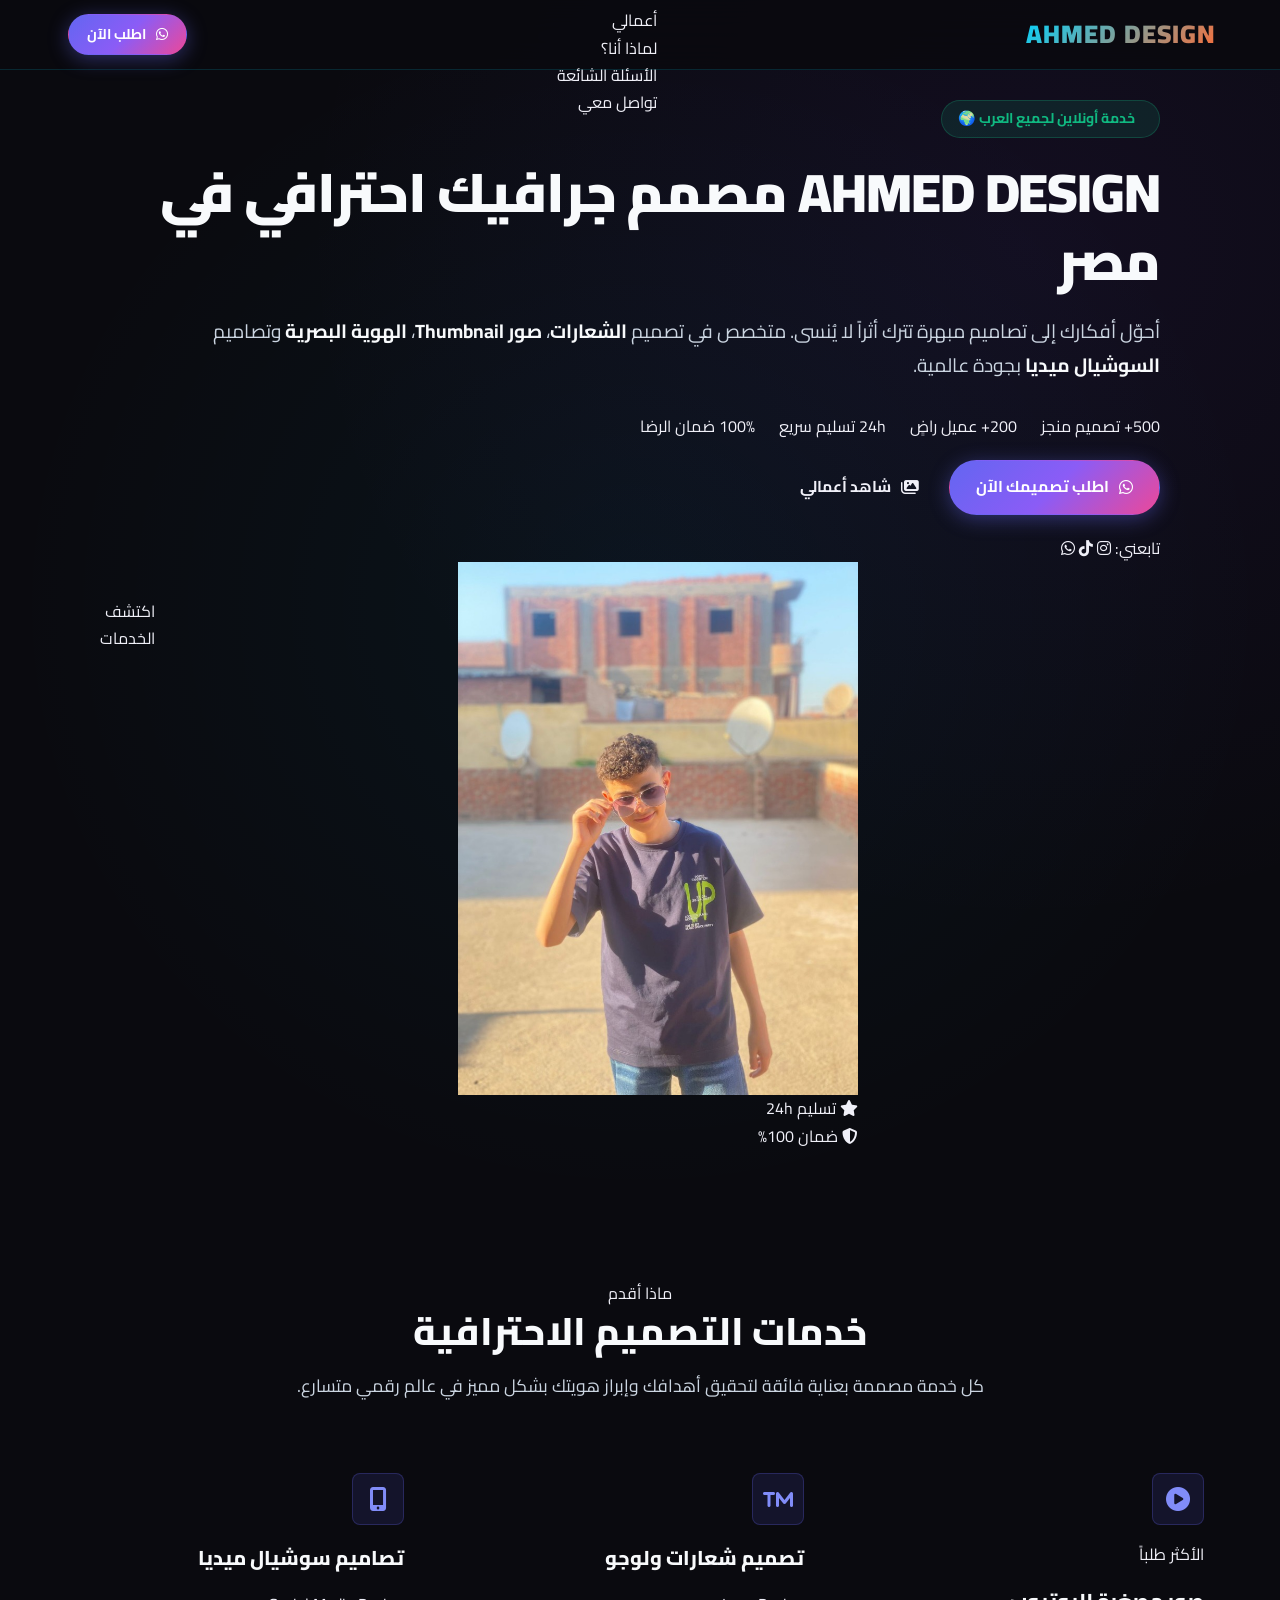
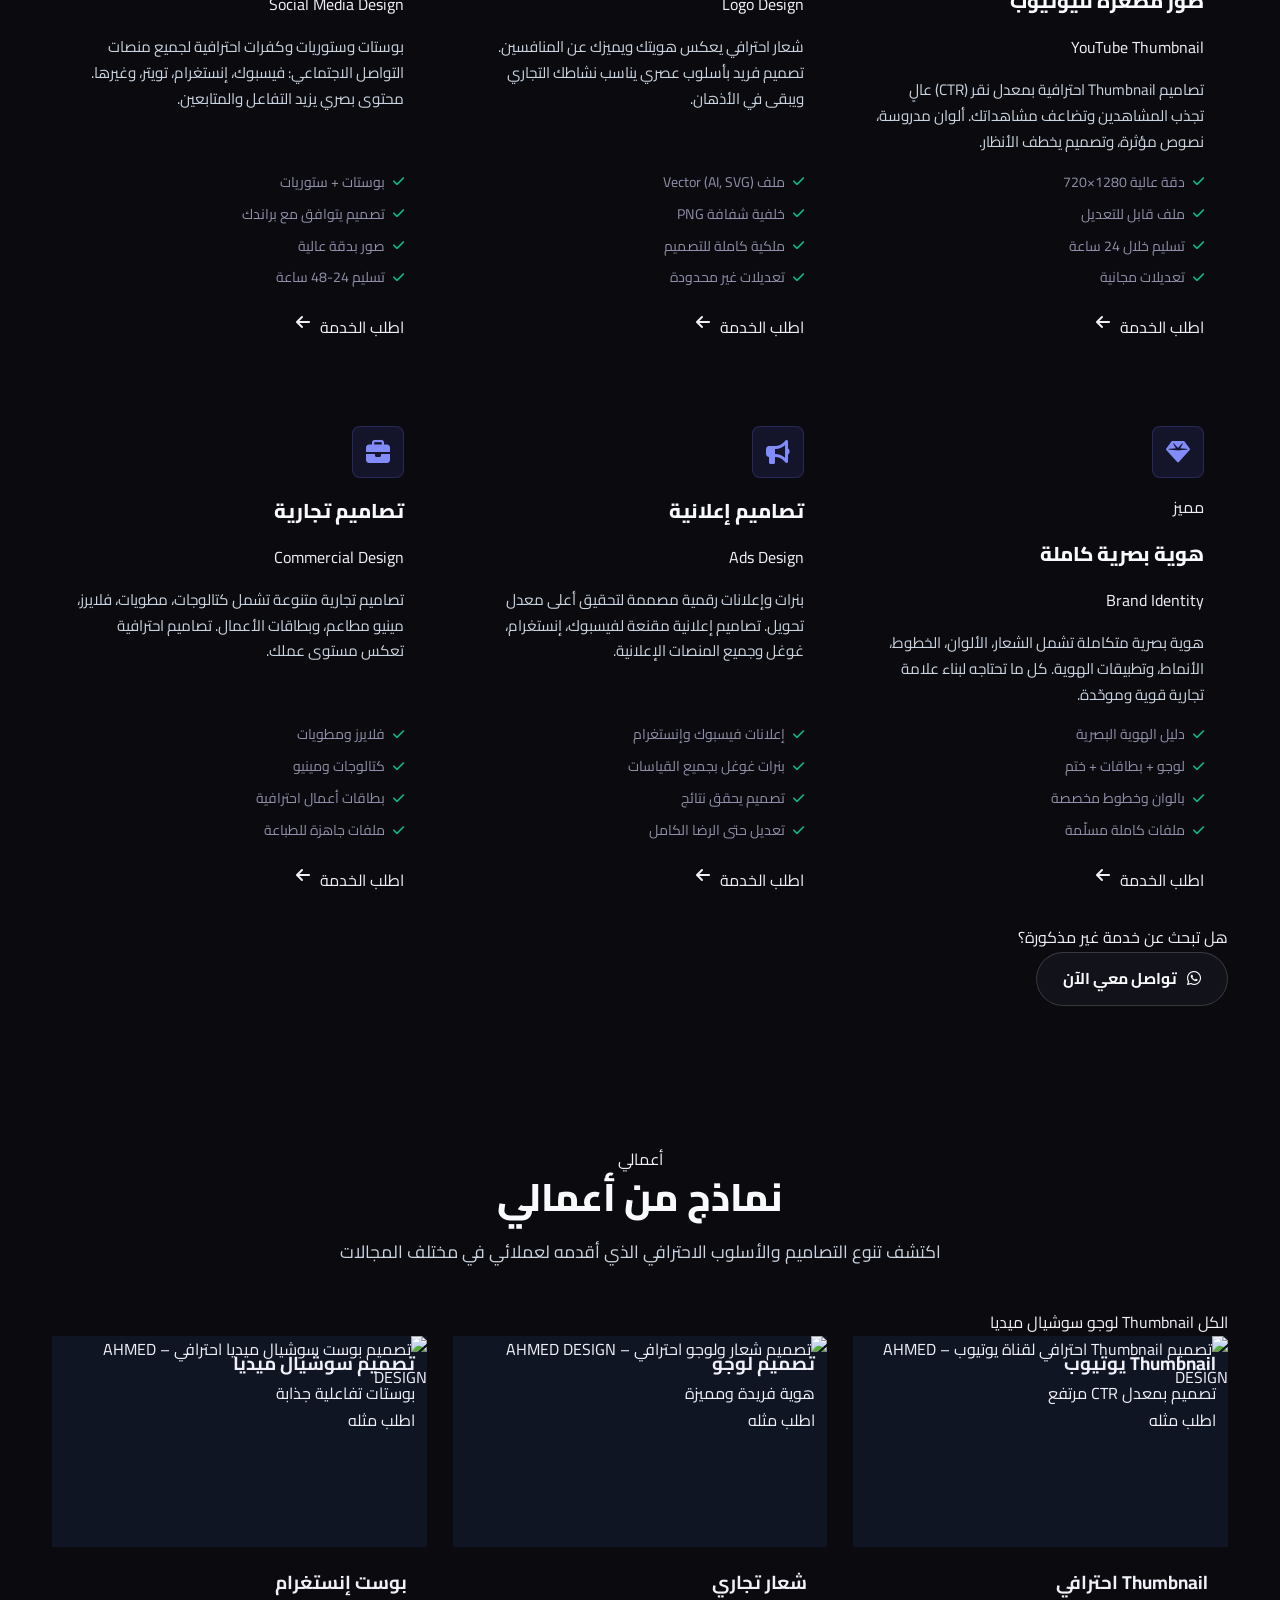
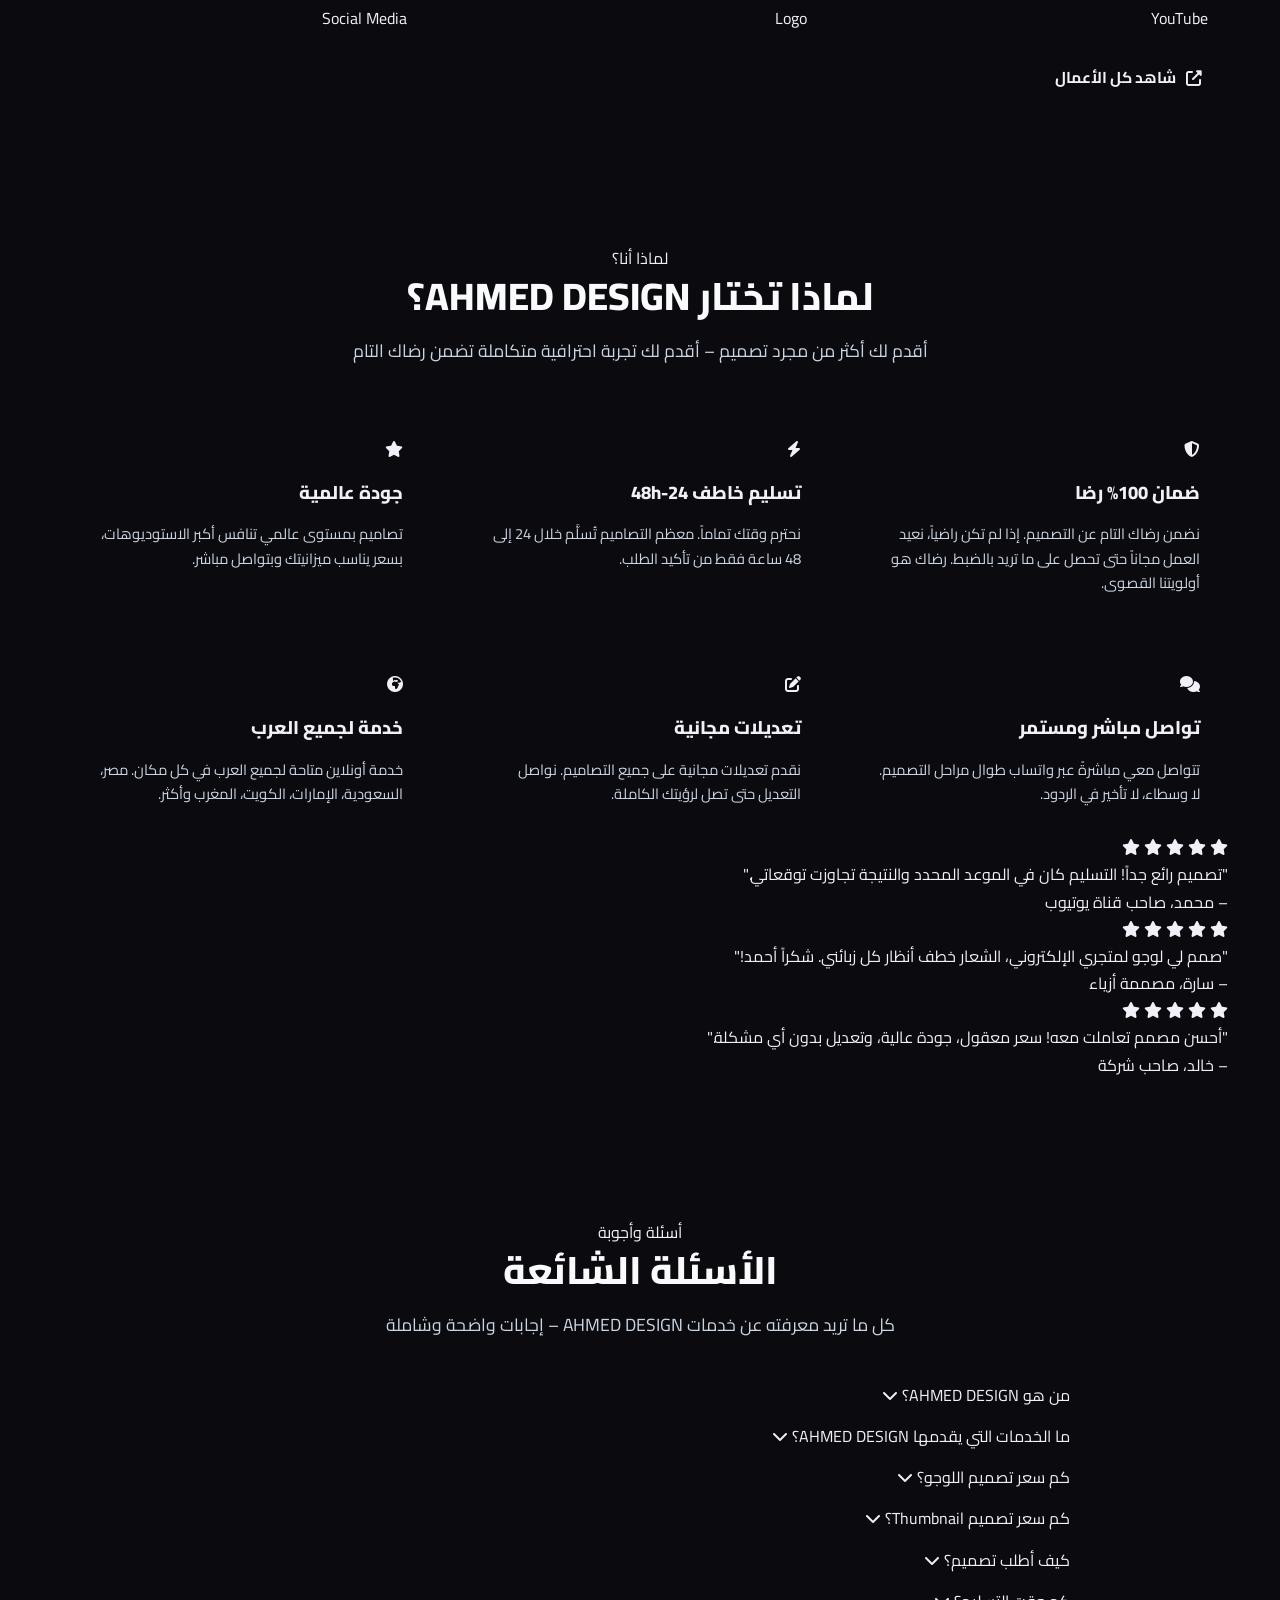
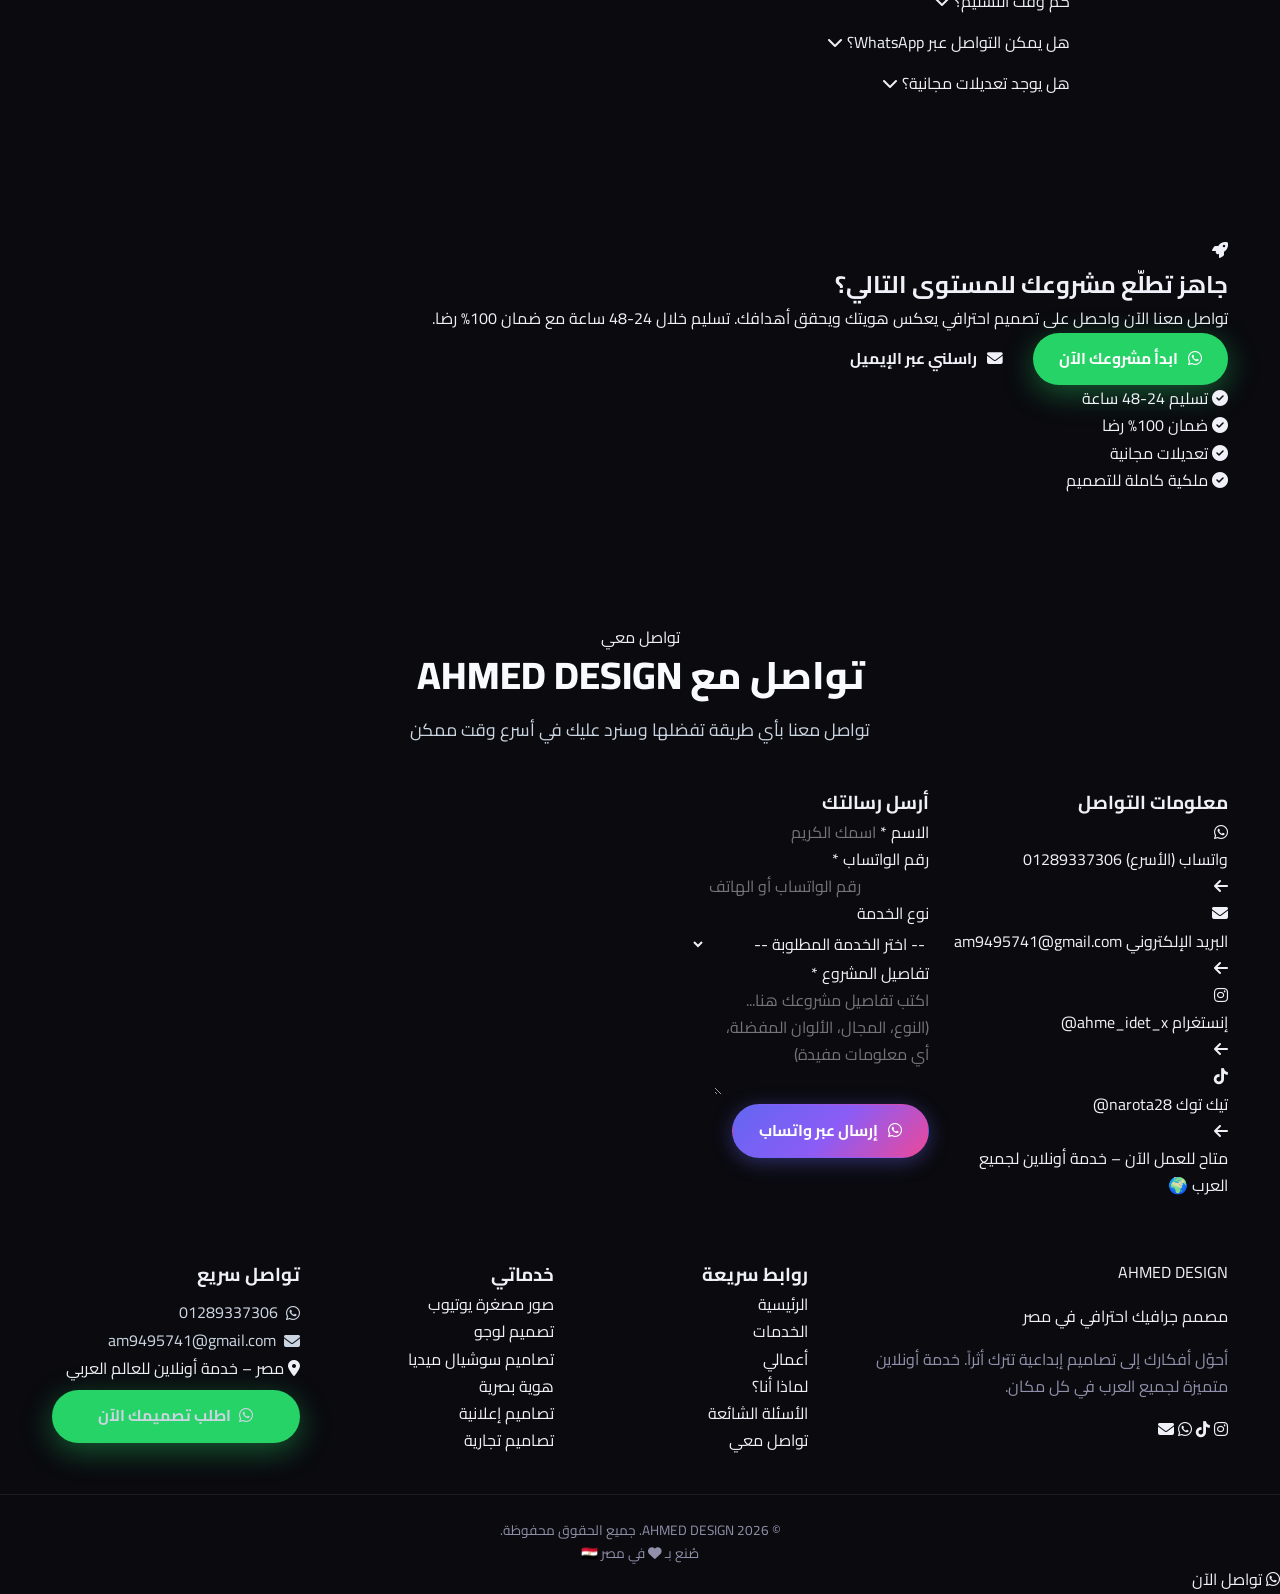
==== commit 2d3d55cf: "Add files via upload" ====
--- a/index.html
+++ b/index.html
@@ -1,555 +1,1817 @@
 <!DOCTYPE html>
 <html lang="ar" dir="rtl" data-theme="dark">
 <head>
-  <meta charset="UTF-8">
-  <meta name="viewport" content="width=device-width, initial-scale=1.0">
-  <title>AHMED DESIGN - خدمات تصميم الجرافيك الاحترافية | الرئيسية</title>
-  <meta name="description" content="AHMED DESIGN - معرض وخدمات تصميم الجرافيك الاحترافية من أحمد. تصميم صور مصغرة عالية المشاهدات CTR، شعارات لوجو، بنرات إعلانية، وتصاميم تجارية مخصصة.">
-
-  <!-- Open Graph / Social Sharing -->
-  <meta property="og:type" content="website">
-  <meta property="og:title" content="AHMED DESIGN - خدمات تصميم الجرافيك الاحترافية">
-  <meta property="og:description" content="تصميم صور مصغرة يوتيوب CTR عالية، شعارات، إعلانات، وتصاميم تجارية احترافية بأسعار مناسبة.">
-  <meta property="og:image" content="profile.jpg">
-  <meta name="twitter:card" content="summary_large_image">
-  <meta name="twitter:title" content="AHMED DESIGN - تصميم احترافي">
-  <meta name="twitter:image" content="profile.jpg">
-
-  <!-- Security Meta Tags -->
-  <meta http-equiv="X-Content-Type-Options" content="nosniff">
-  <meta http-equiv="X-Frame-Options" content="SAMEORIGIN">
-  <meta name="referrer" content="strict-origin-when-cross-origin">
-  <meta http-equiv="Content-Security-Policy" content="default-src 'self' 'unsafe-inline' 'unsafe-eval' https: data: blob:; img-src 'self' data: https: blob:; style-src 'self' 'unsafe-inline' https:; font-src 'self' https: data:;">
-
-  <!-- FontAwesome CDN for premium icons -->
-  <link rel="stylesheet" href="https://cdnjs.cloudflare.com/ajax/libs/font-awesome/6.4.0/css/all.min.css" crossorigin="anonymous" referrerpolicy="no-referrer">
-  
-  <!-- Google Fonts for Arabic & English -->
-  <link rel="preconnect" href="https://fonts.googleapis.com">
-  <link rel="preconnect" href="https://fonts.gstatic.com" crossorigin>
-  <link href="https://fonts.googleapis.com/css2?family=Cairo:wght@400;600;700;800&family=Plus+Jakarta+Sans:wght@400;500;600;700;800&display=swap" rel="stylesheet">
-
-  <!-- Favicon with Circular Profile Image -->
-  <link rel="icon" type="image/jpeg" href="profile.jpg">
-
-  <!-- Local stylesheet link -->
-  <link rel="stylesheet" href="style.css">
+  <meta charset="UTF-8" />
+  <meta name="viewport" content="width=device-width, initial-scale=1.0" />
+  <meta http-equiv="X-UA-Compatible" content="IE=edge" />
+
+  <!-- Primary SEO Meta Tags -->
+  <title>AHMED DESIGN | مصمم جرافيك احترافي في مصر – لوجو، Thumbnail، هوية بصرية</title>
+  <meta name="description" content="AHMED DESIGN – مصمم جرافيك احترافي في مصر. تصميم لوجو، صور مصغرة يوتيوب، هوية بصرية، بوستات سوشيال ميديا، إعلانات. تسليم خلال 24-48 ساعة. تواصل عبر واتساب الآن!" />
+  <meta name="keywords" content="مصمم جرافيك, تصميم لوجو, thumbnail يوتيوب, هوية بصرية, تصميم سوشيال ميديا, مصمم مصر, ahmed design, تصميم إعلانات, brand identity" />
+  <meta name="author" content="AHMED DESIGN" />
+  <meta name="robots" content="index, follow, max-snippet:-1, max-image-preview:large, max-video-preview:-1" />
+  <meta name="language" content="Arabic" />
+  <meta name="geo.region" content="EG" />
+  <meta name="geo.country" content="Egypt" />
+  <link rel="canonical" href="https://56756758.github.io/AHMED-GRAFIC546456/" />
+
+  <!-- Open Graph / Facebook -->
+  <meta property="og:type" content="website" />
+  <meta property="og:url" content="https://56756758.github.io/AHMED-GRAFIC546456/" />
+  <meta property="og:title" content="AHMED DESIGN | مصمم جرافيك احترافي في مصر" />
+  <meta property="og:description" content="خدمات تصميم جرافيك احترافية: لوجو، Thumbnail يوتيوب، هوية بصرية، سوشيال ميديا، إعلانات. تسليم 24-48 ساعة. ضمان 100% رضا." />
+  <meta property="og:image" content="https://56756758.github.io/AHMED-GRAFIC546456/profile.jpg" />
+  <meta property="og:image:width" content="1200" />
+  <meta property="og:image:height" content="630" />
+  <meta property="og:image:alt" content="AHMED DESIGN – مصمم جرافيك احترافي" />
+  <meta property="og:site_name" content="AHMED DESIGN" />
+  <meta property="og:locale" content="ar_EG" />
+
+  <!-- Twitter Card -->
+  <meta name="twitter:card" content="summary_large_image" />
+  <meta name="twitter:title" content="AHMED DESIGN | مصمم جرافيك احترافي في مصر" />
+  <meta name="twitter:description" content="تصميم لوجو، Thumbnail يوتيوب، هوية بصرية، سوشيال ميديا. تسليم 24-48 ساعة. تواصل الآن!" />
+  <meta name="twitter:image" content="https://56756758.github.io/AHMED-GRAFIC546456/profile.jpg" />
+  <meta name="twitter:image:alt" content="AHMED DESIGN – مصمم جرافيك" />
+
+  <!-- JSON-LD Structured Data: Organization -->
+  <script type="application/ld+json">
+  {
+    "@context": "https://schema.org",
+    "@type": "Organization",
+    "@id": "https://56756758.github.io/AHMED-GRAFIC546456/#organization",
+    "name": "AHMED DESIGN",
+    "url": "https://56756758.github.io/AHMED-GRAFIC546456/",
+    "logo": {
+      "@type": "ImageObject",
+      "url": "https://56756758.github.io/AHMED-GRAFIC546456/profile.jpg",
+      "width": 400,
+      "height": 400
+    },
+    "description": "AHMED DESIGN - خدمات تصميم الجرافيك الاحترافية في مصر. تصميم لوجو، صور مصغرة يوتيوب، هوية بصرية، إعلانات سوشيال ميديا.",
+    "telephone": "+201289337306",
+    "email": "am9495741@gmail.com",
+    "areaServed": ["EG", "AR"],
+    "availableLanguage": ["Arabic", "English"],
+    "sameAs": [
+      "https://www.instagram.com/ahme_idet_x",
+      "https://www.tiktok.com/@narota28",
+      "https://wa.me/201289337306"
+    ],
+    "contactPoint": {
+      "@type": "ContactPoint",
+      "contactType": "customer service",
+      "telephone": "+201289337306",
+      "availableLanguage": ["Arabic", "English"]
+    }
+  }
+  </script>
+
+  <!-- JSON-LD Structured Data: Person -->
+  <script type="application/ld+json">
+  {
+    "@context": "https://schema.org",
+    "@type": "Person",
+    "name": "أحمد",
+    "jobTitle": "مصمم جرافيك",
+    "worksFor": {"@id": "https://56756758.github.io/AHMED-GRAFIC546456/#organization"},
+    "url": "https://56756758.github.io/AHMED-GRAFIC546456/about.html"
+  }
+  </script>
+
+  <!-- JSON-LD Structured Data: WebSite + Sitelinks Searchbox -->
+  <script type="application/ld+json">
+  {
+    "@context": "https://schema.org",
+    "@type": "WebSite",
+    "@id": "https://56756758.github.io/AHMED-GRAFIC546456/#website",
+    "url": "https://56756758.github.io/AHMED-GRAFIC546456/",
+    "name": "AHMED DESIGN",
+    "description": "مصمم جرافيك احترافي في مصر – تصميم لوجو، Thumbnail، هوية بصرية",
+    "publisher": {"@id": "https://56756758.github.io/AHMED-GRAFIC546456/#organization"},
+    "inLanguage": "ar"
+  }
+  </script>
+
+  <!-- JSON-LD Structured Data: WebPage -->
+  <script type="application/ld+json">
+  {
+    "@context": "https://schema.org",
+    "@type": "WebPage",
+    "@id": "https://56756758.github.io/AHMED-GRAFIC546456/#webpage",
+    "url": "https://56756758.github.io/AHMED-GRAFIC546456/",
+    "name": "AHMED DESIGN | مصمم جرافيك احترافي في مصر",
+    "description": "خدمات تصميم جرافيك احترافية: لوجو، Thumbnail يوتيوب، هوية بصرية، سوشيال ميديا، إعلانات تجارية.",
+    "isPartOf": {"@id": "https://56756758.github.io/AHMED-GRAFIC546456/#website"},
+    "about": {"@id": "https://56756758.github.io/AHMED-GRAFIC546456/#organization"},
+    "inLanguage": "ar",
+    "breadcrumb": {"@id": "https://56756758.github.io/AHMED-GRAFIC546456/#breadcrumb"}
+  }
+  </script>
+
+  <!-- JSON-LD Structured Data: BreadcrumbList -->
+  <script type="application/ld+json">
+  {
+    "@context": "https://schema.org",
+    "@type": "BreadcrumbList",
+    "@id": "https://56756758.github.io/AHMED-GRAFIC546456/#breadcrumb",
+    "itemListElement": [
+      {
+        "@type": "ListItem",
+        "position": 1,
+        "name": "الرئيسية",
+        "item": "https://56756758.github.io/AHMED-GRAFIC546456/"
+      },
+      {
+        "@type": "ListItem",
+        "position": 2,
+        "name": "الخدمات",
+        "item": "https://56756758.github.io/AHMED-GRAFIC546456/#services"
+      },
+      {
+        "@type": "ListItem",
+        "position": 3,
+        "name": "أعمالي",
+        "item": "https://56756758.github.io/AHMED-GRAFIC546456/#portfolio"
+      },
+      {
+        "@type": "ListItem",
+        "position": 4,
+        "name": "تواصل معي",
+        "item": "https://56756758.github.io/AHMED-GRAFIC546456/#contact"
+      }
+    ]
+  }
+  </script>
+
+  <!-- JSON-LD Structured Data: FAQ -->
+  <script type="application/ld+json">
+  {
+    "@context": "https://schema.org",
+    "@type": "FAQPage",
+    "mainEntity": [
+      {
+        "@type": "Question",
+        "name": "من هو AHMED DESIGN؟",
+        "acceptedAnswer": {
+          "@type": "Answer",
+          "text": "AHMED DESIGN هو مصمم جرافيك احترافي مقيم في مصر، متخصص في تقديم خدمات تصميم عالية الجودة للعملاء في جميع أنحاء العالم العربي. يتمتع بخبرة واسعة في تصميم الشعارات، الهويات البصرية، صور الـ Thumbnail، وتصاميم السوشيال ميديا."
+        }
+      },
+      {
+        "@type": "Question",
+        "name": "ما الخدمات التي يقدمها AHMED DESIGN؟",
+        "acceptedAnswer": {
+          "@type": "Answer",
+          "text": "يقدم AHMED DESIGN مجموعة شاملة من خدمات الجرافيك تشمل: تصميم صور مصغرة لليوتيوب (Thumbnail)، تصميم الشعارات واللوجو، تصاميم السوشيال ميديا (بوستات وستوريات)، الهوية البصرية الكاملة (Brand Identity)، تصاميم إعلانية، وتصاميم تجارية متنوعة."
+        }
+      },
+      {
+        "@type": "Question",
+        "name": "كم سعر تصميم اللوجو؟",
+        "acceptedAnswer": {
+          "@type": "Answer",
+          "text": "تختلف أسعار تصميم اللوجو حسب متطلبات المشروع والتعقيد المطلوب. للحصول على سعر دقيق وعرض مناسب، تواصل معنا عبر واتساب على الرقم 01289337306 وسنقدم لك عرضاً فورياً."
+        }
+      },
+      {
+        "@type": "Question",
+        "name": "كم سعر تصميم Thumbnail؟",
+        "acceptedAnswer": {
+          "@type": "Answer",
+          "text": "أسعار تصميم الـ Thumbnail تنافسية جداً مع ضمان جودة عالية وCTR مرتفع. للاستفسار عن الأسعار والباقات المتاحة، تواصل معنا مباشرةً عبر واتساب على الرقم 01289337306."
+        }
+      },
+      {
+        "@type": "Question",
+        "name": "كيف أطلب تصميم؟",
+        "acceptedAnswer": {
+          "@type": "Answer",
+          "text": "طلب التصميم سهل جداً! فقط تواصل معنا عبر واتساب على الرقم 01289337306 أو من خلال أيقونة واتساب الموجودة في الموقع، وأخبرنا بتفاصيل مشروعك، وسنبدأ العمل فوراً."
+        }
+      },
+      {
+        "@type": "Question",
+        "name": "كم وقت التسليم؟",
+        "acceptedAnswer": {
+          "@type": "Answer",
+          "text": "يتم تسليم معظم التصاميم خلال 24 إلى 48 ساعة من تأكيد الطلب وتلقي التفاصيل اللازمة. للمشاريع الكبيرة كالهوية البصرية الكاملة، قد يستغرق الأمر وقتاً أطول قليلاً لضمان أعلى جودة ممكنة."
+        }
+      },
+      {
+        "@type": "Question",
+        "name": "هل يمكن التواصل عبر WhatsApp؟",
+        "acceptedAnswer": {
+          "@type": "Answer",
+          "text": "نعم بالتأكيد! واتساب هو وسيلة التواصل الرئيسية لدينا. يمكنك التواصل مباشرةً على الرقم 01289337306 أو عبر الرابط https://wa.me/201289337306 وسيتم الرد عليك في أقرب وقت ممكن."
+        }
+      },
+      {
+        "@type": "Question",
+        "name": "هل يوجد تعديلات مجانية؟",
+        "acceptedAnswer": {
+          "@type": "Answer",
+          "text": "نعم! نوفر تعديلات مجانية على جميع التصاميم حتى تصل إلى رضاك الكامل. نحن نضمن 100% رضا العميل، ولن نتوقف عن العمل حتى تحصل على التصميم المثالي الذي تريده تماماً."
+        }
+      }
+    ]
+  }
+  </script>
+
+  <!-- Fonts -->
+  <link rel="preconnect" href="https://fonts.googleapis.com" />
+  <link rel="preconnect" href="https://fonts.gstatic.com" crossorigin />
+  <link href="https://fonts.googleapis.com/css2?family=Cairo:wght@300;400;600;700;800;900&family=Tajawal:wght@300;400;500;700;800&display=swap" rel="stylesheet" />
+  <!-- Font Awesome -->
+  <link rel="stylesheet" href="https://cdnjs.cloudflare.com/ajax/libs/font-awesome/6.5.0/css/all.min.css" integrity="sha512-Avb2QiuDEEvB4bZJYdft2mNjVShBftLdPG8FJ0V7irTLQ8Uo0qcPxh4Plh7eecIS333LgRFdFC1MkMePd6aDQ==" crossorigin="anonymous" referrerpolicy="no-referrer" />
+
+  <link rel="stylesheet" href="style.css" />
+
+  <!-- Critical Above-Fold CSS -->
+  <style>
+    :root {
+      --primary: #00d4ff;
+      --primary-dark: #0099bb;
+      --secondary: #ff6b35;
+      --accent: #7c3aed;
+      --bg-dark: #0a0a0f;
+      --bg-card: #12121a;
+      --bg-card2: #1a1a28;
+      --text-main: #f0f0f8;
+      --text-muted: #9090aa;
+      --text-dim: #6060808;
+      --border: rgba(0, 212, 255, 0.15);
+      --glow: 0 0 30px rgba(0, 212, 255, 0.3);
+      --glow-secondary: 0 0 30px rgba(255, 107, 53, 0.3);
+      --radius: 16px;
+      --radius-sm: 8px;
+      --transition: all 0.3s cubic-bezier(0.4, 0, 0.2, 1);
+      --font-main: 'Cairo', 'Tajawal', sans-serif;
+    }
+
+    *, *::before, *::after {
+      margin: 0;
+      padding: 0;
+      box-sizing: border-box;
+    }
+
+    html {
+      scroll-behavior: smooth;
+      font-size: 16px;
+    }
+
+    body {
+      font-family: var(--font-main);
+      background-color: var(--bg-dark);
+      color: var(--text-main);
+      line-height: 1.7;
+      overflow-x: hidden;
+      direction: rtl;
+    }
+
+    /* Loading Screen */
+    #loading-screen {
+      position: fixed;
+      inset: 0;
+      background: var(--bg-dark);
+      z-index: 9999;
+      display: flex;
+      flex-direction: column;
+      align-items: center;
+      justify-content: center;
+      gap: 20px;
+      transition: opacity 0.5s ease, visibility 0.5s ease;
+    }
+
+    #loading-screen.hidden {
+      opacity: 0;
+      visibility: hidden;
+    }
+
+    .loader-logo {
+      font-size: 2.5rem;
+      font-weight: 900;
+      background: linear-gradient(135deg, var(--primary), var(--secondary));
+      -webkit-background-clip: text;
+      -webkit-text-fill-color: transparent;
+      background-clip: text;
+      letter-spacing: 2px;
+      animation: pulse-glow 1.5s ease-in-out infinite;
+    }
+
+    .loader-bar {
+      width: 200px;
+      height: 3px;
+      background: rgba(255,255,255,0.1);
+      border-radius: 3px;
+      overflow: hidden;
+    }
+
+    .loader-bar-fill {
+      height: 100%;
+      background: linear-gradient(90deg, var(--primary), var(--secondary));
+      border-radius: 3px;
+      animation: loading-bar 1.5s ease-in-out forwards;
+    }
+
+    @keyframes loading-bar {
+      from { width: 0%; }
+      to { width: 100%; }
+    }
+
+    @keyframes pulse-glow {
+      0%, 100% { filter: drop-shadow(0 0 10px rgba(0,212,255,0.5)); }
+      50% { filter: drop-shadow(0 0 25px rgba(0,212,255,0.9)); }
+    }
+
+    /* Header */
+    .site-header {
+      position: fixed;
+      top: 0;
+      right: 0;
+      left: 0;
+      z-index: 1000;
+      padding: 0 5%;
+      height: 70px;
+      display: flex;
+      align-items: center;
+      justify-content: space-between;
+      background: rgba(10, 10, 15, 0.85);
+      backdrop-filter: blur(20px);
+      -webkit-backdrop-filter: blur(20px);
+      border-bottom: 1px solid var(--border);
+      transition: var(--transition);
+    }
+
+    .site-header.scrolled {
+      height: 60px;
+      background: rgba(10, 10, 15, 0.98);
+      box-shadow: 0 4px 30px rgba(0,0,0,0.5);
+    }
+
+    .logo {
+      font-size: 1.6rem;
+      font-weight: 900;
+      text-decoration: none;
+      background: linear-gradient(135deg, var(--primary), var(--secondary));
+      -webkit-background-clip: text;
+      -webkit-text-fill-color: transparent;
+      background-clip: text;
+      letter-spacing: 1px;
+    }
+
+    /* Hero Section */
+    .hero-section {
+      min-height: 100vh;
+      display: flex;
+      align-items: center;
+      justify-content: center;
+      position: relative;
+      overflow: hidden;
+      padding: 100px 5% 60px;
+      background: radial-gradient(ellipse at 50% 50%, rgba(0,212,255,0.05) 0%, transparent 70%),
+                  radial-gradient(ellipse at 80% 20%, rgba(124,58,237,0.08) 0%, transparent 50%),
+                  var(--bg-dark);
+    }
+  </style>
 </head>
 <body>
 
-  <!-- ✨ Loading Screen -->
-  <div class="loading-screen" id="loading-screen">
-    <div class="loading-inner">
-      <div class="loading-logo">
-        <img src="profile.jpg" alt="AHMED DESIGN" style="width: 70px; height: 70px; border-radius: 50%; object-fit: cover; border: 3px solid var(--color-primary); box-shadow: 0 0 20px rgba(99, 102, 241, 0.6);">
-      </div>
-      <div class="loading-ring"></div>
-      <p class="loading-text">AHMED DESIGN</p>
+  <!-- =================== LOADING SCREEN =================== -->
+  <div id="loading-screen" role="status" aria-label="جاري تحميل الموقع">
+    <div class="loader-logo">AHMED DESIGN</div>
+    <div class="loader-bar">
+      <div class="loader-bar-fill"></div>
+    </div>
+    <p style="color: var(--text-muted); font-size: 0.9rem;">جاري التحميل...</p>
+  </div>
+
+  <!-- =================== HEADER =================== -->
+  <header class="site-header" id="site-header" role="banner">
+    <a href="#home" class="logo" aria-label="AHMED DESIGN - الصفحة الرئيسية">AHMED DESIGN</a>
+
+    <nav class="main-nav" id="main-nav" role="navigation" aria-label="القائمة الرئيسية">
+      <ul class="nav-list" role="list">
+        <li><a href="#home" class="nav-link active" aria-current="page">الرئيسية</a></li>
+        <li><a href="#services" class="nav-link">الخدمات</a></li>
+        <li><a href="#portfolio" class="nav-link">أعمالي</a></li>
+        <li><a href="#trust" class="nav-link">لماذا أنا؟</a></li>
+        <li><a href="#faq" class="nav-link">الأسئلة الشائعة</a></li>
+        <li><a href="#contact" class="nav-link">تواصل معي</a></li>
+      </ul>
+    </nav>
+
+    <div class="header-actions">
+      <a href="https://wa.me/201289337306?text=مرحباً%20أريد%20طلب%20تصميم%20من%20AHMED%20DESIGN"
+         class="btn btn-primary btn-sm header-cta"
+         target="_blank"
+         rel="noopener noreferrer"
+         aria-label="اطلب تصميم عبر واتساب">
+        <i class="fab fa-whatsapp" aria-hidden="true"></i>
+        اطلب الآن
+      </a>
+      <button class="hamburger" id="hamburger-btn" aria-label="فتح القائمة" aria-expanded="false" aria-controls="main-nav">
+        <span class="bar"></span>
+        <span class="bar"></span>
+        <span class="bar"></span>
+      </button>
+    </div>
+  </header>
+
+  <!-- =================== HERO SECTION =================== -->
+  <section class="hero-section" id="home" aria-labelledby="hero-heading">
+    <!-- Animated background particles -->
+    <div class="hero-bg-elements" aria-hidden="true">
+      <div class="hero-orb hero-orb-1"></div>
+      <div class="hero-orb hero-orb-2"></div>
+      <div class="hero-orb hero-orb-3"></div>
+      <div class="hero-grid"></div>
+    </div>
+
+    <div class="hero-container">
+      <div class="hero-content">
+        <div class="hero-badge" aria-label="خدمة متاحة لجميع العرب">
+          <span class="badge-dot" aria-hidden="true"></span>
+          خدمة أونلاين لجميع العرب 🌍
+        </div>
+
+        <h1 class="hero-title" id="hero-heading">
+          AHMED DESIGN
+          <span class="hero-title-sub">مصمم جرافيك احترافي في مصر</span>
+        </h1>
+
+        <p class="hero-description">
+          أحوّل أفكارك إلى تصاميم مبهرة تترك أثراً لا يُنسى. متخصص في تصميم
+          <strong>الشعارات</strong>، <strong>صور Thumbnail</strong>، <strong>الهوية البصرية</strong>
+          وتصاميم <strong>السوشيال ميديا</strong> بجودة عالمية.
+        </p>
+
+        <div class="hero-stats" aria-label="إحصائيات الأعمال">
+          <div class="stat-item">
+            <span class="stat-number" data-count="500">0</span>
+            <span class="stat-label">تصميم منجز</span>
+          </div>
+          <div class="stat-divider" aria-hidden="true"></div>
+          <div class="stat-item">
+            <span class="stat-number" data-count="200">0</span>
+            <span class="stat-label">عميل راضٍ</span>
+          </div>
+          <div class="stat-divider" aria-hidden="true"></div>
+          <div class="stat-item">
+            <span class="stat-number">24h</span>
+            <span class="stat-label">تسليم سريع</span>
+          </div>
+          <div class="stat-divider" aria-hidden="true"></div>
+          <div class="stat-item">
+            <span class="stat-number">100%</span>
+            <span class="stat-label">ضمان الرضا</span>
+          </div>
+        </div>
+
+        <div class="hero-actions">
+          <a href="https://wa.me/201289337306?text=مرحباً%20أريد%20طلب%20تصميم%20من%20AHMED%20DESIGN"
+             class="btn btn-primary btn-large"
+             target="_blank"
+             rel="noopener noreferrer"
+             aria-label="اطلب تصميمك الآن عبر واتساب">
+            <i class="fab fa-whatsapp" aria-hidden="true"></i>
+            اطلب تصميمك الآن
+          </a>
+          <a href="#portfolio" class="btn btn-outline btn-large" aria-label="شاهد أعمالي">
+            <i class="fas fa-images" aria-hidden="true"></i>
+            شاهد أعمالي
+          </a>
+        </div>
+
+        <div class="hero-social" aria-label="حسابات التواصل الاجتماعي">
+          <span class="social-label">تابعني:</span>
+          <a href="https://www.instagram.com/ahme_idet_x"
+             target="_blank"
+             rel="noopener noreferrer"
+             class="social-link social-instagram"
+             aria-label="Instagram - AHMED DESIGN">
+            <i class="fab fa-instagram" aria-hidden="true"></i>
+          </a>
+          <a href="https://www.tiktok.com/@narota28"
+             target="_blank"
+             rel="noopener noreferrer"
+             class="social-link social-tiktok"
+             aria-label="TikTok - AHMED DESIGN">
+            <i class="fab fa-tiktok" aria-hidden="true"></i>
+          </a>
+          <a href="https://wa.me/201289337306"
+             target="_blank"
+             rel="noopener noreferrer"
+             class="social-link social-whatsapp"
+             aria-label="واتساب - AHMED DESIGN">
+            <i class="fab fa-whatsapp" aria-hidden="true"></i>
+          </a>
+        </div>
+      </div>
+
+      <div class="hero-visual" aria-hidden="true">
+        <div class="hero-image-wrapper">
+          <div class="hero-img-glow"></div>
+          <img src="profile.jpg"
+               alt="أحمد – مصمم جرافيك احترافي، AHMED DESIGN"
+               class="hero-img"
+               width="400"
+               height="400"
+               loading="eager"
+               onerror="this.style.display='none'; this.nextElementSibling.style.display='flex'" />
+          <div class="hero-img-placeholder" style="display:none;" aria-hidden="true">
+            <i class="fas fa-palette"></i>
+          </div>
+          <div class="hero-floating-badge hero-fb-1">
+            <i class="fas fa-star" aria-hidden="true"></i> تسليم 24h
+          </div>
+          <div class="hero-floating-badge hero-fb-2">
+            <i class="fas fa-shield-alt" aria-hidden="true"></i> ضمان 100%
+          </div>
+        </div>
+      </div>
+    </div>
+
+    <!-- Scroll indicator -->
+    <a href="#services" class="scroll-indicator" aria-label="انتقل إلى قسم الخدمات">
+      <div class="scroll-dot" aria-hidden="true"></div>
+      <span>اكتشف الخدمات</span>
+    </a>
+  </section>
+
+  <!-- =================== SERVICES SECTION =================== -->
+  <section class="services-section" id="services" aria-labelledby="services-heading">
+    <div class="container">
+      <div class="section-header">
+        <span class="section-tag">ماذا أقدم</span>
+        <h2 class="section-title" id="services-heading">خدمات التصميم الاحترافية</h2>
+        <p class="section-desc">
+          كل خدمة مصممة بعناية فائقة لتحقيق أهدافك وإبراز هويتك بشكل مميز
+          في عالم رقمي متسارع.
+        </p>
+      </div>
+
+      <div class="services-grid" role="list">
+
+        <!-- Service 1: Thumbnail -->
+        <article class="service-card" role="listitem" aria-labelledby="service-1-title">
+          <div class="service-icon-wrap service-icon-blue" aria-hidden="true">
+            <i class="fas fa-play-circle service-icon"></i>
+          </div>
+          <div class="service-tag-badge">الأكثر طلباً</div>
+          <h3 class="service-title" id="service-1-title">صور مصغرة لليوتيوب</h3>
+          <p class="service-subtitle">YouTube Thumbnail</p>
+          <p class="service-desc">
+            تصاميم Thumbnail احترافية بمعدل نقر (CTR) عالٍ تجذب المشاهدين وتضاعف مشاهداتك.
+            ألوان مدروسة، نصوص مؤثرة، وتصميم يخطف الأنظار.
+          </p>
+          <ul class="service-features" aria-label="مميزات الخدمة">
+            <li><i class="fas fa-check" aria-hidden="true"></i> دقة عالية 1280×720</li>
+            <li><i class="fas fa-check" aria-hidden="true"></i> ملف قابل للتعديل</li>
+            <li><i class="fas fa-check" aria-hidden="true"></i> تسليم خلال 24 ساعة</li>
+            <li><i class="fas fa-check" aria-hidden="true"></i> تعديلات مجانية</li>
+          </ul>
+          <a href="https://wa.me/201289337306?text=مرحباً%20أريد%20Thumbnail%20لقناتي%20على%20يوتيوب"
+             class="service-cta"
+             target="_blank"
+             rel="noopener noreferrer"
+             aria-label="اطلب تصميم Thumbnail عبر واتساب">
+            اطلب الخدمة
+            <i class="fas fa-arrow-left" aria-hidden="true"></i>
+          </a>
+        </article>
+
+        <!-- Service 2: Logo -->
+        <article class="service-card" role="listitem" aria-labelledby="service-2-title">
+          <div class="service-icon-wrap service-icon-purple" aria-hidden="true">
+            <i class="fas fa-trademark service-icon"></i>
+          </div>
+          <h3 class="service-title" id="service-2-title">تصميم شعارات ولوجو</h3>
+          <p class="service-subtitle">Logo Design</p>
+          <p class="service-desc">
+            شعار احترافي يعكس هويتك ويميزك عن المنافسين. تصميم فريد بأسلوب عصري يناسب
+            نشاطك التجاري ويبقى في الأذهان.
+          </p>
+          <ul class="service-features" aria-label="مميزات الخدمة">
+            <li><i class="fas fa-check" aria-hidden="true"></i> ملف Vector (AI, SVG)</li>
+            <li><i class="fas fa-check" aria-hidden="true"></i> خلفية شفافة PNG</li>
+            <li><i class="fas fa-check" aria-hidden="true"></i> ملكية كاملة للتصميم</li>
+            <li><i class="fas fa-check" aria-hidden="true"></i> تعديلات غير محدودة</li>
+          </ul>
+          <a href="https://wa.me/201289337306?text=مرحباً%20أريد%20تصميم%20لوجو%20احترافي"
+             class="service-cta"
+             target="_blank"
+             rel="noopener noreferrer"
+             aria-label="اطلب تصميم لوجو عبر واتساب">
+            اطلب الخدمة
+            <i class="fas fa-arrow-left" aria-hidden="true"></i>
+          </a>
+        </article>
+
+        <!-- Service 3: Social Media -->
+        <article class="service-card" role="listitem" aria-labelledby="service-3-title">
+          <div class="service-icon-wrap service-icon-pink" aria-hidden="true">
+            <i class="fas fa-mobile-alt service-icon"></i>
+          </div>
+          <h3 class="service-title" id="service-3-title">تصاميم سوشيال ميديا</h3>
+          <p class="service-subtitle">Social Media Design</p>
+          <p class="service-desc">
+            بوستات وستوريات وكفرات احترافية لجميع منصات التواصل الاجتماعي: فيسبوك،
+            إنستغرام، تويتر، وغيرها. محتوى بصري يزيد التفاعل والمتابعين.
+          </p>
+          <ul class="service-features" aria-label="مميزات الخدمة">
+            <li><i class="fas fa-check" aria-hidden="true"></i> بوستات + ستوريات</li>
+            <li><i class="fas fa-check" aria-hidden="true"></i> تصميم يتوافق مع براندك</li>
+            <li><i class="fas fa-check" aria-hidden="true"></i> صور بدقة عالية</li>
+            <li><i class="fas fa-check" aria-hidden="true"></i> تسليم 24-48 ساعة</li>
+          </ul>
+          <a href="https://wa.me/201289337306?text=مرحباً%20أريد%20تصاميم%20سوشيال%20ميديا"
+             class="service-cta"
+             target="_blank"
+             rel="noopener noreferrer"
+             aria-label="اطلب تصاميم سوشيال ميديا عبر واتساب">
+            اطلب الخدمة
+            <i class="fas fa-arrow-left" aria-hidden="true"></i>
+          </a>
+        </article>
+
+        <!-- Service 4: Brand Identity -->
+        <article class="service-card" role="listitem" aria-labelledby="service-4-title">
+          <div class="service-icon-wrap service-icon-gold" aria-hidden="true">
+            <i class="fas fa-gem service-icon"></i>
+          </div>
+          <div class="service-tag-badge service-tag-premium">مميز</div>
+          <h3 class="service-title" id="service-4-title">هوية بصرية كاملة</h3>
+          <p class="service-subtitle">Brand Identity</p>
+          <p class="service-desc">
+            هوية بصرية متكاملة تشمل الشعار، الألوان، الخطوط، الأنماط، وتطبيقات الهوية.
+            كل ما تحتاجه لبناء علامة تجارية قوية وموحّدة.
+          </p>
+          <ul class="service-features" aria-label="مميزات الخدمة">
+            <li><i class="fas fa-check" aria-hidden="true"></i> دليل الهوية البصرية</li>
+            <li><i class="fas fa-check" aria-hidden="true"></i> لوجو + بطاقات + ختم</li>
+            <li><i class="fas fa-check" aria-hidden="true"></i> بالوان وخطوط مخصصة</li>
+            <li><i class="fas fa-check" aria-hidden="true"></i> ملفات كاملة مسلّمة</li>
+          </ul>
+          <a href="https://wa.me/201289337306?text=مرحباً%20أريد%20هوية%20بصرية%20كاملة%20لعلامتي%20التجارية"
+             class="service-cta"
+             target="_blank"
+             rel="noopener noreferrer"
+             aria-label="اطلب هوية بصرية كاملة عبر واتساب">
+            اطلب الخدمة
+            <i class="fas fa-arrow-left" aria-hidden="true"></i>
+          </a>
+        </article>
+
+        <!-- Service 5: Ads Design -->
+        <article class="service-card" role="listitem" aria-labelledby="service-5-title">
+          <div class="service-icon-wrap service-icon-orange" aria-hidden="true">
+            <i class="fas fa-bullhorn service-icon"></i>
+          </div>
+          <h3 class="service-title" id="service-5-title">تصاميم إعلانية</h3>
+          <p class="service-subtitle">Ads Design</p>
+          <p class="service-desc">
+            بنرات وإعلانات رقمية مصممة لتحقيق أعلى معدل تحويل. تصاميم إعلانية مقنعة
+            لفيسبوك، إنستغرام، غوغل وجميع المنصات الإعلانية.
+          </p>
+          <ul class="service-features" aria-label="مميزات الخدمة">
+            <li><i class="fas fa-check" aria-hidden="true"></i> إعلانات فيسبوك وإنستغرام</li>
+            <li><i class="fas fa-check" aria-hidden="true"></i> بنرات غوغل بجميع القياسات</li>
+            <li><i class="fas fa-check" aria-hidden="true"></i> تصميم يحقق نتائج</li>
+            <li><i class="fas fa-check" aria-hidden="true"></i> تعديل حتى الرضا الكامل</li>
+          </ul>
+          <a href="https://wa.me/201289337306?text=مرحباً%20أريد%20تصاميم%20إعلانية%20احترافية"
+             class="service-cta"
+             target="_blank"
+             rel="noopener noreferrer"
+             aria-label="اطلب تصاميم إعلانية عبر واتساب">
+            اطلب الخدمة
+            <i class="fas fa-arrow-left" aria-hidden="true"></i>
+          </a>
+        </article>
+
+        <!-- Service 6: Commercial Design -->
+        <article class="service-card" role="listitem" aria-labelledby="service-6-title">
+          <div class="service-icon-wrap service-icon-teal" aria-hidden="true">
+            <i class="fas fa-briefcase service-icon"></i>
+          </div>
+          <h3 class="service-title" id="service-6-title">تصاميم تجارية</h3>
+          <p class="service-subtitle">Commercial Design</p>
+          <p class="service-desc">
+            تصاميم تجارية متنوعة تشمل كتالوجات، مطويات، فلايرز، مينيو مطاعم،
+            وبطاقات الأعمال. تصاميم احترافية تعكس مستوى عملك.
+          </p>
+          <ul class="service-features" aria-label="مميزات الخدمة">
+            <li><i class="fas fa-check" aria-hidden="true"></i> فلايرز ومطويات</li>
+            <li><i class="fas fa-check" aria-hidden="true"></i> كتالوجات ومينيو</li>
+            <li><i class="fas fa-check" aria-hidden="true"></i> بطاقات أعمال احترافية</li>
+            <li><i class="fas fa-check" aria-hidden="true"></i> ملفات جاهزة للطباعة</li>
+          </ul>
+          <a href="https://wa.me/201289337306?text=مرحباً%20أريد%20تصاميم%20تجارية%20احترافية"
+             class="service-cta"
+             target="_blank"
+             rel="noopener noreferrer"
+             aria-label="اطلب تصاميم تجارية عبر واتساب">
+            اطلب الخدمة
+            <i class="fas fa-arrow-left" aria-hidden="true"></i>
+          </a>
+        </article>
+
+      </div>
+
+      <div class="services-cta-wrap">
+        <p>هل تبحث عن خدمة غير مذكورة؟</p>
+        <a href="https://wa.me/201289337306?text=مرحباً%20أريد%20الاستفسار%20عن%20خدمة%20تصميم"
+           class="btn btn-secondary"
+           target="_blank"
+           rel="noopener noreferrer"
+           aria-label="تواصل معي للاستفسار عن خدمات أخرى">
+          <i class="fab fa-whatsapp" aria-hidden="true"></i>
+          تواصل معي الآن
+        </a>
+      </div>
+    </div>
+  </section>
+
+  <!-- =================== PORTFOLIO PREVIEW SECTION =================== -->
+  <section class="portfolio-section" id="portfolio" aria-labelledby="portfolio-heading">
+    <div class="container">
+      <div class="section-header">
+        <span class="section-tag">أعمالي</span>
+        <h2 class="section-title" id="portfolio-heading">نماذج من أعمالي</h2>
+        <p class="section-desc">
+          اكتشف تنوع التصاميم والأسلوب الاحترافي الذي أقدمه لعملائي في مختلف المجالات
+        </p>
+      </div>
+
+      <div class="portfolio-filter" role="group" aria-label="تصفية أعمال التصميم">
+        <button class="filter-btn active" data-filter="all" aria-pressed="true">الكل</button>
+        <button class="filter-btn" data-filter="thumbnail" aria-pressed="false">Thumbnail</button>
+        <button class="filter-btn" data-filter="logo" aria-pressed="false">لوجو</button>
+        <button class="filter-btn" data-filter="social" aria-pressed="false">سوشيال ميديا</button>
+      </div>
+
+      <div class="portfolio-grid" role="list">
+
+        <!-- Portfolio Item 1 -->
+        <article class="portfolio-item" data-category="thumbnail" role="listitem" aria-labelledby="port-1-title">
+          <div class="portfolio-img-wrap">
+            <img src="portfolio/thumb-1.jpg"
+                 alt="تصميم Thumbnail احترافي لقناة يوتيوب – AHMED DESIGN"
+                 class="portfolio-img"
+                 width="400"
+                 height="300"
+                 loading="lazy"
+                 onerror="this.onerror=null; this.src=''; this.parentElement.classList.add('portfolio-placeholder')" />
+            <div class="portfolio-overlay">
+              <div class="portfolio-overlay-content">
+                <h3 id="port-1-title" class="portfolio-item-title">Thumbnail يوتيوب</h3>
+                <p class="portfolio-item-desc">تصميم بمعدل CTR مرتفع</p>
+                <a href="https://wa.me/201289337306?text=مرحباً%20أريد%20تصميم%20مثل%20هذا"
+                   class="portfolio-order-btn"
+                   target="_blank"
+                   rel="noopener noreferrer"
+                   aria-label="اطلب تصميم مماثل">
+                  اطلب مثله
+                </a>
+              </div>
+            </div>
+            <div class="portfolio-placeholder-content" aria-hidden="true">
+              <i class="fas fa-play-circle"></i>
+              <span>Thumbnail يوتيوب</span>
+            </div>
+          </div>
+          <div class="portfolio-info">
+            <h3 class="portfolio-item-name">Thumbnail احترافي</h3>
+            <span class="portfolio-category-badge">YouTube</span>
+          </div>
+        </article>
+
+        <!-- Portfolio Item 2 -->
+        <article class="portfolio-item" data-category="logo" role="listitem" aria-labelledby="port-2-title">
+          <div class="portfolio-img-wrap">
+            <img src="portfolio/logo-1.jpg"
+                 alt="تصميم شعار ولوجو احترافي – AHMED DESIGN"
+                 class="portfolio-img"
+                 width="400"
+                 height="300"
+                 loading="lazy"
+                 onerror="this.onerror=null; this.src=''; this.parentElement.classList.add('portfolio-placeholder')" />
+            <div class="portfolio-overlay">
+              <div class="portfolio-overlay-content">
+                <h3 id="port-2-title" class="portfolio-item-title">تصميم لوجو</h3>
+                <p class="portfolio-item-desc">هوية فريدة ومميزة</p>
+                <a href="https://wa.me/201289337306?text=مرحباً%20أريد%20تصميم%20لوجو%20مثل%20هذا"
+                   class="portfolio-order-btn"
+                   target="_blank"
+                   rel="noopener noreferrer"
+                   aria-label="اطلب تصميم لوجو مماثل">
+                  اطلب مثله
+                </a>
+              </div>
+            </div>
+            <div class="portfolio-placeholder-content" aria-hidden="true">
+              <i class="fas fa-trademark"></i>
+              <span>تصميم لوجو</span>
+            </div>
+          </div>
+          <div class="portfolio-info">
+            <h3 class="portfolio-item-name">شعار تجاري</h3>
+            <span class="portfolio-category-badge">Logo</span>
+          </div>
+        </article>
+
+        <!-- Portfolio Item 3 -->
+        <article class="portfolio-item" data-category="social" role="listitem" aria-labelledby="port-3-title">
+          <div class="portfolio-img-wrap">
+            <img src="portfolio/social-1.jpg"
+                 alt="تصميم بوست سوشيال ميديا احترافي – AHMED DESIGN"
+                 class="portfolio-img"
+                 width="400"
+                 height="300"
+                 loading="lazy"
+                 onerror="this.onerror=null; this.src=''; this.parentElement.classList.add('portfolio-placeholder')" />
+            <div class="portfolio-overlay">
+              <div class="portfolio-overlay-content">
+                <h3 id="port-3-title" class="portfolio-item-title">تصميم سوشيال ميديا</h3>
+                <p class="portfolio-item-desc">بوستات تفاعلية جذابة</p>
+                <a href="https://wa.me/201289337306?text=مرحباً%20أريد%20تصاميم%20سوشيال%20ميديا%20مثل%20هذه"
+                   class="portfolio-order-btn"
+                   target="_blank"
+                   rel="noopener noreferrer"
+                   aria-label="اطلب تصاميم سوشيال ميديا مماثلة">
+                  اطلب مثله
+                </a>
+              </div>
+            </div>
+            <div class="portfolio-placeholder-content" aria-hidden="true">
+              <i class="fas fa-mobile-alt"></i>
+              <span>سوشيال ميديا</span>
+            </div>
+          </div>
+          <div class="portfolio-info">
+            <h3 class="portfolio-item-name">بوست إنستغرام</h3>
+            <span class="portfolio-category-badge">Social Media</span>
+          </div>
+        </article>
+
+      </div>
+
+      <div class="portfolio-cta-wrap">
+        <a href="https://56756758.github.io/AHMED-GRAFIC546456/"
+           class="btn btn-outline btn-large"
+           target="_blank"
+           rel="noopener noreferrer"
+           aria-label="شاهد كامل الأعمال على الموقع">
+          <i class="fas fa-external-link-alt" aria-hidden="true"></i>
+          شاهد كل الأعمال
+        </a>
+      </div>
+    </div>
+  </section>
+
+  <!-- =================== TRUST / GUARANTEES SECTION =================== -->
+  <section class="trust-section" id="trust" aria-labelledby="trust-heading">
+    <div class="container">
+      <div class="section-header">
+        <span class="section-tag">لماذا أنا؟</span>
+        <h2 class="section-title" id="trust-heading">لماذا تختار AHMED DESIGN؟</h2>
+        <p class="section-desc">
+          أقدم لك أكثر من مجرد تصميم – أقدم لك تجربة احترافية متكاملة تضمن رضاك التام
+        </p>
+      </div>
+
+      <div class="trust-grid">
+
+        <div class="trust-card trust-card-featured">
+          <div class="trust-icon-wrap" aria-hidden="true">
+            <i class="fas fa-shield-alt trust-icon"></i>
+          </div>
+          <h3 class="trust-title">ضمان 100% رضا</h3>
+          <p class="trust-desc">
+            نضمن رضاك التام عن التصميم. إذا لم تكن راضياً، نعيد العمل مجاناً حتى تحصل
+            على ما تريد بالضبط. رضاك هو أولويتنا القصوى.
+          </p>
+        </div>
+
+        <div class="trust-card">
+          <div class="trust-icon-wrap trust-icon-blue" aria-hidden="true">
+            <i class="fas fa-bolt trust-icon"></i>
+          </div>
+          <h3 class="trust-title">تسليم خاطف 24-48h</h3>
+          <p class="trust-desc">
+            نحترم وقتك تماماً. معظم التصاميم تُسلَّم خلال 24 إلى 48 ساعة فقط من تأكيد الطلب.
+          </p>
+        </div>
+
+        <div class="trust-card">
+          <div class="trust-icon-wrap trust-icon-purple" aria-hidden="true">
+            <i class="fas fa-star trust-icon"></i>
+          </div>
+          <h3 class="trust-title">جودة عالمية</h3>
+          <p class="trust-desc">
+            تصاميم بمستوى عالمي تنافس أكبر الاستوديوهات، بسعر يناسب ميزانيتك وبتواصل مباشر.
+          </p>
+        </div>
+
+        <div class="trust-card">
+          <div class="trust-icon-wrap trust-icon-pink" aria-hidden="true">
+            <i class="fas fa-comments trust-icon"></i>
+          </div>
+          <h3 class="trust-title">تواصل مباشر ومستمر</h3>
+          <p class="trust-desc">
+            تتواصل معي مباشرةً عبر واتساب طوال مراحل التصميم. لا وسطاء، لا تأخير في الردود.
+          </p>
+        </div>
+
+        <div class="trust-card">
+          <div class="trust-icon-wrap trust-icon-orange" aria-hidden="true">
+            <i class="fas fa-edit trust-icon"></i>
+          </div>
+          <h3 class="trust-title">تعديلات مجانية</h3>
+          <p class="trust-desc">
+            نقدم تعديلات مجانية على جميع التصاميم. نواصل التعديل حتى تصل لرؤيتك الكاملة.
+          </p>
+        </div>
+
+        <div class="trust-card">
+          <div class="trust-icon-wrap trust-icon-teal" aria-hidden="true">
+            <i class="fas fa-globe-africa trust-icon"></i>
+          </div>
+          <h3 class="trust-title">خدمة لجميع العرب</h3>
+          <p class="trust-desc">
+            خدمة أونلاين متاحة لجميع العرب في كل مكان. مصر، السعودية، الإمارات، الكويت، المغرب وأكثر.
+          </p>
+        </div>
+
+      </div>
+
+      <!-- Testimonials mini -->
+      <div class="testimonials-strip" aria-label="آراء العملاء">
+        <div class="testimonial-mini">
+          <div class="testimonial-stars" aria-label="تقييم 5 من 5 نجوم">
+            <i class="fas fa-star" aria-hidden="true"></i>
+            <i class="fas fa-star" aria-hidden="true"></i>
+            <i class="fas fa-star" aria-hidden="true"></i>
+            <i class="fas fa-star" aria-hidden="true"></i>
+            <i class="fas fa-star" aria-hidden="true"></i>
+          </div>
+          <p class="testimonial-text">"تصميم رائع جداً! التسليم كان في الموعد المحدد والنتيجة تجاوزت توقعاتي."</p>
+          <span class="testimonial-author">– محمد، صاحب قناة يوتيوب</span>
+        </div>
+        <div class="testimonial-mini">
+          <div class="testimonial-stars" aria-label="تقييم 5 من 5 نجوم">
+            <i class="fas fa-star" aria-hidden="true"></i>
+            <i class="fas fa-star" aria-hidden="true"></i>
+            <i class="fas fa-star" aria-hidden="true"></i>
+            <i class="fas fa-star" aria-hidden="true"></i>
+            <i class="fas fa-star" aria-hidden="true"></i>
+          </div>
+          <p class="testimonial-text">"صمم لي لوجو لمتجري الإلكتروني، الشعار خطف أنظار كل زبائني. شكراً أحمد!"</p>
+          <span class="testimonial-author">– سارة، مصممة أزياء</span>
+        </div>
+        <div class="testimonial-mini">
+          <div class="testimonial-stars" aria-label="تقييم 5 من 5 نجوم">
+            <i class="fas fa-star" aria-hidden="true"></i>
+            <i class="fas fa-star" aria-hidden="true"></i>
+            <i class="fas fa-star" aria-hidden="true"></i>
+            <i class="fas fa-star" aria-hidden="true"></i>
+            <i class="fas fa-star" aria-hidden="true"></i>
+          </div>
+          <p class="testimonial-text">"أحسن مصمم تعاملت معه! سعر معقول، جودة عالية، وتعديل بدون أي مشكلة."</p>
+          <span class="testimonial-author">– خالد، صاحب شركة</span>
+        </div>
+      </div>
+    </div>
+  </section>
+
+  <!-- =================== FAQ SECTION =================== -->
+  <section class="faq-section" id="faq" aria-labelledby="faq-heading">
+    <div class="container">
+      <div class="section-header">
+        <span class="section-tag">أسئلة وأجوبة</span>
+        <h2 class="section-title" id="faq-heading">الأسئلة الشائعة</h2>
+        <p class="section-desc">
+          كل ما تريد معرفته عن خدمات AHMED DESIGN – إجابات واضحة وشاملة
+        </p>
+      </div>
+
+      <div class="faq-list" role="list">
+
+        <div class="faq-item" role="listitem">
+          <button class="faq-question"
+                  aria-expanded="false"
+                  aria-controls="faq-answer-1"
+                  id="faq-btn-1">
+            <span>من هو AHMED DESIGN؟</span>
+            <i class="fas fa-chevron-down faq-icon" aria-hidden="true"></i>
+          </button>
+          <div class="faq-answer" id="faq-answer-1" role="region" aria-labelledby="faq-btn-1" hidden>
+            <p>
+              AHMED DESIGN هو مصمم جرافيك احترافي مقيم في مصر، متخصص في تقديم خدمات تصميم
+              عالية الجودة للعملاء في جميع أنحاء العالم العربي. يتمتع بخبرة واسعة في تصميم
+              الشعارات، الهويات البصرية، صور الـ Thumbnail لليوتيوب، وتصاميم السوشيال ميديا.
+              الهدف دائماً هو تقديم تصميم يخدم أهدافك ويتجاوز توقعاتك.
+            </p>
+          </div>
+        </div>
+
+        <div class="faq-item" role="listitem">
+          <button class="faq-question"
+                  aria-expanded="false"
+                  aria-controls="faq-answer-2"
+                  id="faq-btn-2">
+            <span>ما الخدمات التي يقدمها AHMED DESIGN؟</span>
+            <i class="fas fa-chevron-down faq-icon" aria-hidden="true"></i>
+          </button>
+          <div class="faq-answer" id="faq-answer-2" role="region" aria-labelledby="faq-btn-2" hidden>
+            <p>
+              يقدم AHMED DESIGN مجموعة شاملة من خدمات الجرافيك تشمل:
+            </p>
+            <ul>
+              <li>🎬 تصميم صور مصغرة لليوتيوب (Thumbnail) بمعدل CTR مرتفع</li>
+              <li>✨ تصميم الشعارات واللوجو بملفات Vector و PNG</li>
+              <li>📱 تصاميم السوشيال ميديا (بوستات، ستوريات، كفرات)</li>
+              <li>💎 الهوية البصرية الكاملة (Brand Identity)</li>
+              <li>📢 تصاميم إعلانية (Ads Design) لجميع المنصات</li>
+              <li>🗂️ تصاميم تجارية (فلايرز، كتالوجات، مطويات، بطاقات أعمال)</li>
+            </ul>
+          </div>
+        </div>
+
+        <div class="faq-item" role="listitem">
+          <button class="faq-question"
+                  aria-expanded="false"
+                  aria-controls="faq-answer-3"
+                  id="faq-btn-3">
+            <span>كم سعر تصميم اللوجو؟</span>
+            <i class="fas fa-chevron-down faq-icon" aria-hidden="true"></i>
+          </button>
+          <div class="faq-answer" id="faq-answer-3" role="region" aria-labelledby="faq-btn-3" hidden>
+            <p>
+              تختلف أسعار تصميم اللوجو حسب متطلبات المشروع ودرجة التعقيد المطلوبة.
+              نقدم أسعاراً تنافسية جداً تناسب مختلف الميزانيات دون المساس بالجودة العالية.
+              للحصول على عرض سعر دقيق ومناسب لاحتياجاتك،
+              <a href="https://wa.me/201289337306?text=مرحباً%20أريد%20معرفة%20سعر%20تصميم%20اللوجو"
+                 target="_blank" rel="noopener noreferrer">
+                تواصل معنا عبر واتساب
+              </a>
+              وسنقدم لك عرضاً فورياً.
+            </p>
+          </div>
+        </div>
+
+        <div class="faq-item" role="listitem">
+          <button class="faq-question"
+                  aria-expanded="false"
+                  aria-controls="faq-answer-4"
+                  id="faq-btn-4">
+            <span>كم سعر تصميم Thumbnail؟</span>
+            <i class="fas fa-chevron-down faq-icon" aria-hidden="true"></i>
+          </button>
+          <div class="faq-answer" id="faq-answer-4" role="region" aria-labelledby="faq-btn-4" hidden>
+            <p>
+              أسعار تصميم الـ Thumbnail تنافسية جداً مع ضمان جودة عالية ومعدل نقر (CTR) مرتفع
+              يساعدك على زيادة مشاهداتك. نقدم أسعاراً مرنة تناسب أصحاب القنوات الجدد
+              والمشاهير على حد سواء. للاستفسار عن الأسعار الحالية والباقات المتاحة،
+              <a href="https://wa.me/201289337306?text=مرحباً%20أريد%20معرفة%20سعر%20تصميم%20Thumbnail"
+                 target="_blank" rel="noopener noreferrer">
+                تواصل معنا مباشرةً عبر واتساب
+              </a>.
+            </p>
+          </div>
+        </div>
+
+        <div class="faq-item" role="listitem">
+          <button class="faq-question"
+                  aria-expanded="false"
+                  aria-controls="faq-answer-5"
+                  id="faq-btn-5">
+            <span>كيف أطلب تصميم؟</span>
+            <i class="fas fa-chevron-down faq-icon" aria-hidden="true"></i>
+          </button>
+          <div class="faq-answer" id="faq-answer-5" role="region" aria-labelledby="faq-btn-5" hidden>
+            <p>طلب التصميم بسيط وسريع جداً! إليك الخطوات:</p>
+            <ol>
+              <li>تواصل معنا عبر واتساب على الرقم 01289337306</li>
+              <li>أخبرنا بنوع التصميم الذي تريده وتفاصيله</li>
+              <li>نرسل لك عرض السعر والمدة الزمنية</li>
+              <li>بعد موافقتك، نبدأ العمل فوراً</li>
+              <li>تستلم التصميم خلال 24-48 ساعة</li>
+            </ol>
+          </div>
+        </div>
+
+        <div class="faq-item" role="listitem">
+          <button class="faq-question"
+                  aria-expanded="false"
+                  aria-controls="faq-answer-6"
+                  id="faq-btn-6">
+            <span>كم وقت التسليم؟</span>
+            <i class="fas fa-chevron-down faq-icon" aria-hidden="true"></i>
+          </button>
+          <div class="faq-answer" id="faq-answer-6" role="region" aria-labelledby="faq-btn-6" hidden>
+            <p>
+              نحترم وقتك وندرك أهمية التسليم في الموعد المحدد:
+            </p>
+            <ul>
+              <li>⚡ <strong>Thumbnail يوتيوب:</strong> خلال 24 ساعة</li>
+              <li>✨ <strong>تصميم اللوجو:</strong> 24-48 ساعة</li>
+              <li>📱 <strong>تصاميم سوشيال ميديا:</strong> 24-48 ساعة</li>
+              <li>💎 <strong>الهوية البصرية الكاملة:</strong> 3-5 أيام عمل</li>
+            </ul>
+            <p>في حالات الاستعجال، نوفر خدمة التسليم السريع. تواصل معنا للتفاصيل.</p>
+          </div>
+        </div>
+
+        <div class="faq-item" role="listitem">
+          <button class="faq-question"
+                  aria-expanded="false"
+                  aria-controls="faq-answer-7"
+                  id="faq-btn-7">
+            <span>هل يمكن التواصل عبر WhatsApp؟</span>
+            <i class="fas fa-chevron-down faq-icon" aria-hidden="true"></i>
+          </button>
+          <div class="faq-answer" id="faq-answer-7" role="region" aria-labelledby="faq-btn-7" hidden>
+            <p>
+              نعم بالتأكيد! واتساب هو وسيلة التواصل الرئيسية لدينا وهو الأسرع والأسهل.
+              يمكنك التواصل مباشرةً على الرقم
+              <strong dir="ltr">01289337306</strong>
+              أو عبر الرابط المباشر
+              <a href="https://wa.me/201289337306" target="_blank" rel="noopener noreferrer">
+                https://wa.me/201289337306
+              </a>
+              وسيتم الرد عليك في أقرب وقت ممكن. يمكنك إرسال تفاصيل طلبك، صور مرجعية،
+              أو أي ملاحظات مباشرةً عبر واتساب.
+            </p>
+          </div>
+        </div>
+
+        <div class="faq-item" role="listitem">
+          <button class="faq-question"
+                  aria-expanded="false"
+                  aria-controls="faq-answer-8"
+                  id="faq-btn-8">
+            <span>هل يوجد تعديلات مجانية؟</span>
+            <i class="fas fa-chevron-down faq-icon" aria-hidden="true"></i>
+          </button>
+          <div class="faq-answer" id="faq-answer-8" role="region" aria-labelledby="faq-btn-8" hidden>
+            <p>
+              نعم! نوفر تعديلات مجانية على جميع التصاميم. نضمن 100% رضا العميل
+              ولن نتوقف عن العمل حتى تحصل على التصميم المثالي الذي تريده تماماً.
+              رضاك هو معيار نجاحنا، ولا يوجد حد لعدد التعديلات حتى تكون راضياً بالكامل.
+            </p>
+          </div>
+        </div>
+
+      </div>
+    </div>
+  </section>
+
+  <!-- =================== CTA SECTION =================== -->
+  <section class="cta-section" id="cta" aria-labelledby="cta-heading">
+    <div class="cta-bg-elements" aria-hidden="true">
+      <div class="cta-orb cta-orb-1"></div>
+      <div class="cta-orb cta-orb-2"></div>
+    </div>
+    <div class="container">
+      <div class="cta-content">
+        <div class="cta-icon" aria-hidden="true">
+          <i class="fas fa-rocket"></i>
+        </div>
+        <h2 class="cta-title" id="cta-heading">
+          جاهز تطلّع مشروعك للمستوى التالي؟
+        </h2>
+        <p class="cta-desc">
+          تواصل معنا الآن واحصل على تصميم احترافي يعكس هويتك ويحقق أهدافك.
+          تسليم خلال 24-48 ساعة مع ضمان 100% رضا.
+        </p>
+        <div class="cta-actions">
+          <a href="https://wa.me/201289337306?text=مرحباً%20أريد%20طلب%20تصميم%20من%20AHMED%20DESIGN"
+             class="btn btn-whatsapp btn-xl"
+             target="_blank"
+             rel="noopener noreferrer"
+             aria-label="ابدأ مشروعك الآن عبر واتساب">
+            <i class="fab fa-whatsapp" aria-hidden="true"></i>
+            ابدأ مشروعك الآن
+          </a>
+          <a href="mailto:am9495741@gmail.com"
+             class="btn btn-outline btn-xl"
+             aria-label="تواصل عبر البريد الإلكتروني">
+            <i class="fas fa-envelope" aria-hidden="true"></i>
+            راسلني عبر الإيميل
+          </a>
+        </div>
+        <div class="cta-guarantees" aria-label="ضمانات الخدمة">
+          <div class="guarantee-item">
+            <i class="fas fa-check-circle" aria-hidden="true"></i>
+            تسليم 24-48 ساعة
+          </div>
+          <div class="guarantee-item">
+            <i class="fas fa-check-circle" aria-hidden="true"></i>
+            ضمان 100% رضا
+          </div>
+          <div class="guarantee-item">
+            <i class="fas fa-check-circle" aria-hidden="true"></i>
+            تعديلات مجانية
+          </div>
+          <div class="guarantee-item">
+            <i class="fas fa-check-circle" aria-hidden="true"></i>
+            ملكية كاملة للتصميم
+          </div>
+        </div>
+      </div>
+    </div>
+  </section>
+
+  <!-- =================== CONTACT SECTION =================== -->
+  <section class="contact-section" id="contact" aria-labelledby="contact-heading">
+    <div class="container">
+      <div class="section-header">
+        <span class="section-tag">تواصل معي</span>
+        <h2 class="section-title" id="contact-heading">تواصل مع AHMED DESIGN</h2>
+        <p class="section-desc">
+          تواصل معنا بأي طريقة تفضلها وسنرد عليك في أسرع وقت ممكن
+        </p>
+      </div>
+
+      <div class="contact-grid">
+
+        <div class="contact-info-wrap">
+          <h3 class="contact-info-title">معلومات التواصل</h3>
+
+          <div class="contact-methods">
+            <a href="https://wa.me/201289337306?text=مرحباً%20أريد%20طلب%20تصميم%20من%20AHMED%20DESIGN"
+               class="contact-method contact-method-primary"
+               target="_blank"
+               rel="noopener noreferrer"
+               aria-label="تواصل عبر واتساب">
+              <div class="contact-method-icon" aria-hidden="true">
+                <i class="fab fa-whatsapp"></i>
+              </div>
+              <div class="contact-method-info">
+                <span class="contact-method-label">واتساب (الأسرع)</span>
+                <span class="contact-method-value" dir="ltr">01289337306</span>
+              </div>
+              <i class="fas fa-arrow-left contact-arrow" aria-hidden="true"></i>
+            </a>
+
+            <a href="mailto:am9495741@gmail.com"
+               class="contact-method"
+               aria-label="تواصل عبر البريد الإلكتروني">
+              <div class="contact-method-icon contact-method-icon-email" aria-hidden="true">
+                <i class="fas fa-envelope"></i>
+              </div>
+              <div class="contact-method-info">
+                <span class="contact-method-label">البريد الإلكتروني</span>
+                <span class="contact-method-value" dir="ltr">am9495741@gmail.com</span>
+              </div>
+              <i class="fas fa-arrow-left contact-arrow" aria-hidden="true"></i>
+            </a>
+
+            <a href="https://www.instagram.com/ahme_idet_x"
+               class="contact-method"
+               target="_blank"
+               rel="noopener noreferrer"
+               aria-label="تابع على إنستغرام">
+              <div class="contact-method-icon contact-method-icon-instagram" aria-hidden="true">
+                <i class="fab fa-instagram"></i>
+              </div>
+              <div class="contact-method-info">
+                <span class="contact-method-label">إنستغرام</span>
+                <span class="contact-method-value" dir="ltr">@ahme_idet_x</span>
+              </div>
+              <i class="fas fa-arrow-left contact-arrow" aria-hidden="true"></i>
+            </a>
+
+            <a href="https://www.tiktok.com/@narota28"
+               class="contact-method"
+               target="_blank"
+               rel="noopener noreferrer"
+               aria-label="تابع على تيك توك">
+              <div class="contact-method-icon contact-method-icon-tiktok" aria-hidden="true">
+                <i class="fab fa-tiktok"></i>
+              </div>
+              <div class="contact-method-info">
+                <span class="contact-method-label">تيك توك</span>
+                <span class="contact-method-value" dir="ltr">@narota28</span>
+              </div>
+              <i class="fas fa-arrow-left contact-arrow" aria-hidden="true"></i>
+            </a>
+          </div>
+
+          <div class="contact-availability">
+            <div class="availability-dot" aria-hidden="true"></div>
+            <span>متاح للعمل الآن – خدمة أونلاين لجميع العرب 🌍</span>
+          </div>
+        </div>
+
+        <div class="contact-form-wrap">
+          <h3 class="contact-form-title">أرسل رسالتك</h3>
+          <form class="contact-form" id="contact-form" novalidate aria-label="نموذج التواصل">
+            <div class="form-group">
+              <label for="contact-name" class="form-label">الاسم *</label>
+              <input type="text"
+                     id="contact-name"
+                     name="name"
+                     class="form-input"
+                     placeholder="اسمك الكريم"
+                     required
+                     autocomplete="name"
+                     aria-required="true" />
+            </div>
+            <div class="form-group">
+              <label for="contact-whatsapp" class="form-label">رقم الواتساب *</label>
+              <input type="tel"
+                     id="contact-whatsapp"
+                     name="whatsapp"
+                     class="form-input"
+                     placeholder="رقم الواتساب أو الهاتف"
+                     required
+                     autocomplete="tel"
+                     aria-required="true"
+                     dir="ltr" />
+            </div>
+            <div class="form-group">
+              <label for="contact-service" class="form-label">نوع الخدمة</label>
+              <select id="contact-service"
+                      name="service"
+                      class="form-select"
+                      aria-label="اختر نوع الخدمة المطلوبة">
+                <option value="">-- اختر الخدمة المطلوبة --</option>
+                <option value="thumbnail">صور مصغرة لليوتيوب (Thumbnail)</option>
+                <option value="logo">تصميم لوجو وشعار</option>
+                <option value="social">تصاميم سوشيال ميديا</option>
+                <option value="brand">هوية بصرية كاملة</option>
+                <option value="ads">تصاميم إعلانية</option>
+                <option value="commercial">تصاميم تجارية</option>
+                <option value="other">أخرى</option>
+              </select>
+            </div>
+            <div class="form-group">
+              <label for="contact-message" class="form-label">تفاصيل المشروع *</label>
+              <textarea id="contact-message"
+                        name="message"
+                        class="form-textarea"
+                        placeholder="اكتب تفاصيل مشروعك هنا... (النوع، المجال، الألوان المفضلة، أي معلومات مفيدة)"
+                        rows="4"
+                        required
+                        aria-required="true"></textarea>
+            </div>
+            <button type="submit"
+                    class="btn btn-primary btn-full"
+                    aria-label="إرسال رسالتك عبر واتساب">
+              <i class="fab fa-whatsapp" aria-hidden="true"></i>
+              إرسال عبر واتساب
+            </button>
+          </form>
+        </div>
+      </div>
+    </div>
+  </section>
+
+  <!-- =================== FOOTER =================== -->
+  <footer class="site-footer" role="contentinfo">
+    <div class="footer-top">
+      <div class="container">
+        <div class="footer-grid">
+
+          <div class="footer-brand">
+            <a href="#home" class="footer-logo" aria-label="AHMED DESIGN">AHMED DESIGN</a>
+            <p class="footer-tagline">مصمم جرافيك احترافي في مصر</p>
+            <p class="footer-desc">
+              أحوّل أفكارك إلى تصاميم إبداعية تترك أثراً. خدمة أونلاين متميزة
+              لجميع العرب في كل مكان.
+            </p>
+            <div class="footer-social" aria-label="حسابات التواصل الاجتماعي">
+              <a href="https://www.instagram.com/ahme_idet_x"
+                 target="_blank"
+                 rel="noopener noreferrer"
+                 class="footer-social-link footer-social-instagram"
+                 aria-label="إنستغرام - AHMED DESIGN">
+                <i class="fab fa-instagram" aria-hidden="true"></i>
+              </a>
+              <a href="https://www.tiktok.com/@narota28"
+                 target="_blank"
+                 rel="noopener noreferrer"
+                 class="footer-social-link footer-social-tiktok"
+                 aria-label="تيك توك - AHMED DESIGN">
+                <i class="fab fa-tiktok" aria-hidden="true"></i>
+              </a>
+              <a href="https://wa.me/201289337306"
+                 target="_blank"
+                 rel="noopener noreferrer"
+                 class="footer-social-link footer-social-whatsapp"
+                 aria-label="واتساب - AHMED DESIGN">
+                <i class="fab fa-whatsapp" aria-hidden="true"></i>
+              </a>
+              <a href="mailto:am9495741@gmail.com"
+                 class="footer-social-link footer-social-email"
+                 aria-label="البريد الإلكتروني - AHMED DESIGN">
+                <i class="fas fa-envelope" aria-hidden="true"></i>
+              </a>
+            </div>
+          </div>
+
+          <nav class="footer-nav" aria-label="روابط الموقع">
+            <h3 class="footer-nav-title">روابط سريعة</h3>
+            <ul class="footer-nav-list" role="list">
+              <li><a href="#home" class="footer-nav-link">الرئيسية</a></li>
+              <li><a href="#services" class="footer-nav-link">الخدمات</a></li>
+              <li><a href="#portfolio" class="footer-nav-link">أعمالي</a></li>
+              <li><a href="#trust" class="footer-nav-link">لماذا أنا؟</a></li>
+              <li><a href="#faq" class="footer-nav-link">الأسئلة الشائعة</a></li>
+              <li><a href="#contact" class="footer-nav-link">تواصل معي</a></li>
+            </ul>
+          </nav>
+
+          <nav class="footer-nav" aria-label="روابط الخدمات">
+            <h3 class="footer-nav-title">خدماتي</h3>
+            <ul class="footer-nav-list" role="list">
+              <li><a href="https://wa.me/201289337306?text=أريد%20Thumbnail" target="_blank" rel="noopener noreferrer" class="footer-nav-link">صور مصغرة يوتيوب</a></li>
+              <li><a href="https://wa.me/201289337306?text=أريد%20تصميم%20لوجو" target="_blank" rel="noopener noreferrer" class="footer-nav-link">تصميم لوجو</a></li>
+              <li><a href="https://wa.me/201289337306?text=أريد%20تصاميم%20سوشيال%20ميديا" target="_blank" rel="noopener noreferrer" class="footer-nav-link">تصاميم سوشيال ميديا</a></li>
+              <li><a href="https://wa.me/201289337306?text=أريد%20هوية%20بصرية" target="_blank" rel="noopener noreferrer" class="footer-nav-link">هوية بصرية</a></li>
+              <li><a href="https://wa.me/201289337306?text=أريد%20تصاميم%20إعلانية" target="_blank" rel="noopener noreferrer" class="footer-nav-link">تصاميم إعلانية</a></li>
+              <li><a href="https://wa.me/201289337306?text=أريد%20تصاميم%20تجارية" target="_blank" rel="noopener noreferrer" class="footer-nav-link">تصاميم تجارية</a></li>
+            </ul>
+          </nav>
+
+          <div class="footer-contact">
+            <h3 class="footer-nav-title">تواصل سريع</h3>
+            <div class="footer-contact-items">
+              <a href="https://wa.me/201289337306"
+                 target="_blank"
+                 rel="noopener noreferrer"
+                 class="footer-contact-item"
+                 aria-label="رقم واتساب">
+                <i class="fab fa-whatsapp" aria-hidden="true"></i>
+                <span dir="ltr">01289337306</span>
+              </a>
+              <a href="mailto:am9495741@gmail.com"
+                 class="footer-contact-item"
+                 aria-label="البريد الإلكتروني">
+                <i class="fas fa-envelope" aria-hidden="true"></i>
+                <span dir="ltr">am9495741@gmail.com</span>
+              </a>
+              <div class="footer-contact-item footer-location" aria-label="الموقع">
+                <i class="fas fa-map-marker-alt" aria-hidden="true"></i>
+                <span>مصر – خدمة أونلاين للعالم العربي</span>
+              </div>
+            </div>
+            <a href="https://wa.me/201289337306?text=مرحباً%20أريد%20طلب%20تصميم%20من%20AHMED%20DESIGN"
+               class="btn btn-whatsapp btn-footer-cta"
+               target="_blank"
+               rel="noopener noreferrer"
+               aria-label="اطلب تصميمك الآن عبر واتساب">
+              <i class="fab fa-whatsapp" aria-hidden="true"></i>
+              اطلب تصميمك الآن
+            </a>
+          </div>
+
+        </div>
+      </div>
+    </div>
+
+    <div class="footer-bottom">
+      <div class="container">
+        <div class="footer-bottom-content">
+          <p class="footer-copy">
+            &copy; <span id="current-year">2024</span> AHMED DESIGN. جميع الحقوق محفوظة.
+          </p>
+          <p class="footer-made">
+            صُنع بـ <i class="fas fa-heart footer-heart" aria-hidden="true"></i> في مصر 🇪🇬
+          </p>
+        </div>
+      </div>
+    </div>
+  </footer>
+
+  <!-- =================== FLOATING WHATSAPP BUTTON =================== -->
+  <div class="floating-whatsapp-wrap" aria-label="زر واتساب عائم">
+    <a href="https://wa.me/201289337306?text=مرحباً%20أريد%20طلب%20تصميم%20من%20AHMED%20DESIGN"
+       class="floating-whatsapp-btn"
+       target="_blank"
+       rel="noopener noreferrer"
+       aria-label="تواصل مع AHMED DESIGN عبر واتساب الآن">
+      <div class="floating-whatsapp-pulse" aria-hidden="true"></div>
+      <div class="floating-whatsapp-inner">
+        <i class="fab fa-whatsapp floating-whatsapp-icon" aria-hidden="true"></i>
+        <span class="floating-whatsapp-text">تواصل الآن</span>
+      </div>
+    </a>
+  </div>
+
+  <!-- =================== QUICK ORDER MODAL =================== -->
+  <div class="modal-overlay" id="quick-order-modal" role="dialog" aria-modal="true" aria-labelledby="modal-title" aria-hidden="true">
+    <div class="modal-container">
+      <button class="modal-close" id="modal-close-btn" aria-label="إغلاق النافذة">
+        <i class="fas fa-times" aria-hidden="true"></i>
+      </button>
+      <div class="modal-header">
+        <div class="modal-icon" aria-hidden="true">
+          <i class="fas fa-shopping-cart"></i>
+        </div>
+        <h3 class="modal-title" id="modal-title">طلب تصميم سريع</h3>
+        <p class="modal-subtitle">اختر الخدمة وتواصل معنا مباشرةً</p>
+      </div>
+      <div class="modal-services-grid" role="list">
+        <a href="https://wa.me/201289337306?text=مرحباً%20أريد%20تصميم%20Thumbnail%20لقناتي"
+           class="modal-service-btn"
+           target="_blank"
+           rel="noopener noreferrer"
+           role="listitem"
+           aria-label="اطلب تصميم Thumbnail">
+          <i class="fas fa-play-circle" aria-hidden="true"></i>
+          <span>Thumbnail</span>
+        </a>
+        <a href="https://wa.me/201289337306?text=مرحباً%20أريد%20تصميم%20لوجو"
+           class="modal-service-btn"
+           target="_blank"
+           rel="noopener noreferrer"
+           role="listitem"
+           aria-label="اطلب تصميم لوجو">
+          <i class="fas fa-trademark" aria-hidden="true"></i>
+          <span>لوجو</span>
+        </a>
+        <a href="https://wa.me/201289337306?text=مرحباً%20أريد%20تصاميم%20سوشيال%20ميديا"
+           class="modal-service-btn"
+           target="_blank"
+           rel="noopener noreferrer"
+           role="listitem"
+           aria-label="اطلب تصاميم سوشيال ميديا">
+          <i class="fas fa-mobile-alt" aria-hidden="true"></i>
+          <span>سوشيال ميديا</span>
+        </a>
+        <a href="https://wa.me/201289337306?text=مرحباً%20أريد%20هوية%20بصرية%20كاملة"
+           class="modal-service-btn"
+           target="_blank"
+           rel="noopener noreferrer"
+           role="listitem"
+           aria-label="اطلب هوية بصرية كاملة">
+          <i class="fas fa-gem" aria-hidden="true"></i>
+          <span>هوية بصرية</span>
+        </a>
+        <a href="https://wa.me/201289337306?text=مرحباً%20أريد%20تصاميم%20إعلانية"
+           class="modal-service-btn"
+           target="_blank"
+           rel="noopener noreferrer"
+           role="listitem"
+           aria-label="اطلب تصاميم إعلانية">
+          <i class="fas fa-bullhorn" aria-hidden="true"></i>
+          <span>إعلانات</span>
+        </a>
+        <a href="https://wa.me/201289337306?text=مرحباً%20أريد%20تصاميم%20تجارية"
+           class="modal-service-btn"
+           target="_blank"
+           rel="noopener noreferrer"
+           role="listitem"
+           aria-label="اطلب تصاميم تجارية">
+          <i class="fas fa-briefcase" aria-hidden="true"></i>
+          <span>تجارية</span>
+        </a>
+      </div>
+      <p class="modal-note">
+        <i class="fas fa-clock" aria-hidden="true"></i>
+        تسليم 24-48 ساعة | ضمان 100% رضا | تعديلات مجانية
+      </p>
     </div>
   </div>
 
-  <!-- Header Navigation -->
-  <header class="header-nav" id="header-nav">
-    <div class="container nav-container">
-      <a href="index.html" class="logo" id="nav-logo">
-        <img src="profile.jpg" alt="AHMED DESIGN" class="logo-avatar">
-        <span>AHMED DESIGN</span>
-      </a>
-      
-      <button class="mobile-menu-btn" id="mobile-menu-btn" aria-label="القائمة">
-        <span></span>
-        <span></span>
-        <span></span>
-      </button>
-      
-      <ul class="nav-links" id="nav-links">
-        <li><a href="index.html" data-ar="الرئيسية" data-en="Home">الرئيسية</a></li>
-        <li><a href="services.html" data-ar="الخدمات" data-en="Services">الخدمات</a></li>
-        <li><a href="portfolio.html" data-ar="معرض الأعمال" data-en="Portfolio">معرض الأعمال</a></li>
-        <li><a href="pricing.html" data-ar="الأسعار" data-en="Pricing">الأسعار</a></li>
-        <li><a href="about.html" data-ar="من نحن" data-en="About Us">من نحن</a></li>
-        <li><a href="contact.html" data-ar="تواصل معنا" data-en="Contact">تواصل معنا</a></li>
-      </ul>
-      
-      <div class="nav-controls">
-        <!-- Social Media Buttons -->
-        <a href="https://www.instagram.com/ahme_idet_x" target="_blank" rel="noopener noreferrer" class="social-icon-btn instagram" title="الانستجرام - Instagram">
-          <i class="fa-brands fa-instagram"></i>
-        </a>
-        <a href="https://www.tiktok.com/@narota28" target="_blank" rel="noopener noreferrer" class="social-icon-btn tiktok" title="التيك توك - TikTok">
-          <i class="fa-brands fa-tiktok"></i>
-        </a>
-
-        <!-- Dark / Light Theme Toggle -->
-        <button class="theme-toggle-btn" id="theme-toggle-btn" title="تغيير الوضع (ليلي / نهاري)">
-          <i class="fa-solid fa-moon" id="theme-icon"></i>
-        </button>
-
-        <!-- Language Switcher -->
-        <button class="lang-toggle-btn" id="lang-toggle-btn" title="Switch Language">
-          <i class="fa-solid fa-globe"></i> <span id="lang-text">EN</span>
-        </button>
-
-        <!-- Quick Request Header Button -->
-        <button class="btn btn-secondary btn-sm" id="open-quick-modal-btn">
-          <i class="fa-solid fa-bolt"></i> <span data-ar="طلب سريع" data-en="Quick Order">طلب سريع</span>
-        </button>
-      </div>
-    </div>
-  </header>
-
-  <!-- Hero Section -->
-  <section class="hero-section" id="home">
-    <div class="container hero-grid">
-      <div class="hero-content">
-        <span class="hero-badge"><i class="fa-solid fa-shield-halved"></i> <span data-ar="آمن ومتاح لاستلام الطلبات الفورية" data-en="Secure & Open for Orders">آمن ومتاح لاستلام الطلبات الفورية</span></span>
-        <h1 class="hero-title">
-          <span data-ar="ارتقِ بعلامتك التجارية مع" data-en="Elevate Your Brand With">ارتقِ بعلامتك التجارية مع</span> 
-          <span class="gradient-text" data-ar="AHMED DESIGN" data-en="AHMED DESIGN">AHMED DESIGN</span>
-        </h1>
-        <p class="hero-description" data-ar="هل تحتاج إلى تصميم جذاب لفيلمك، قناتك أو مشروعك؟ يساعدك أحمد في إنشاء صور مصغرة عالية المشاهدات، شعارات فريدة، وإعلانات تجارية ذات تأثير بصري قوي يزيد مبيعاتك ونقراتك." data-en="Need an eye-catching design? Ahmed Design helps content creators, businesses, and brands stand out with high-CTR thumbnails, unique logos, and impactful ad visuals.">
-          هل تحتاج إلى تصميم جذاب لفيلمك، قناتك أو مشروعك؟ يساعدك أحمد في إنشاء صور مصغرة عالية المشاهدات، شعارات فريدة، وإعلانات تجارية ذات تأثير بصري قوي يزيد مبيعاتك ونقراتك.
-        </p>
-        <div class="hero-cta-wrapper">
-          <div class="hero-btns">
-            <a href="pricing.html" class="btn btn-primary" id="hero-primary-btn" data-ar="قائمة الأسعار" data-en="View Pricing">قائمة الأسعار</a>
-            <button class="btn btn-secondary" id="hero-quick-order-btn" data-ar="ابدأ طلبك الآن" data-en="Start Order">ابدأ طلبك الآن</button>
-          </div>
-          <div class="hero-cta-text" id="hero-info-text">
-            <i class="fa-solid fa-lock"></i>
-            <span data-ar="موقع مشفر ومحمي. متاح لتصميم الصور المصغرة، اللوجوهات، الإعلانات، والستوريات." data-en="Encrypted & Secure. Available for Thumbnails, Logos, Ads & Stories.">موقع مشفر ومحمي. متاح لتصميم الصور المصغرة، اللوجوهات، الإعلانات، والستوريات.</span>
-          </div>
-        </div>
-      </div>
-      
-      <div class="hero-visual">
-        <div class="hero-circle-glow"></div>
-        <div class="glass-card hero-card" id="profile-card">
-          <div class="hero-card-header">
-            <div class="designer-profile">
-              <img src="profile.jpg" alt="Ahmed Design" class="designer-avatar" style="object-fit: cover;">
-              <div class="designer-name-title">
-                <h4>أحمد (AHMED DESIGN)</h4>
-                <p data-ar="مصمم جرافيك ومبتكر بصرى" data-en="Lead Graphic Specialist">مصمم جرافيك ومبتكر بصرى</p>
-              </div>
-            </div>
-            <div class="status-dot" title="متاح لاستلام الطلبات"></div>
-          </div>
-          <p class="designer-bio" style="font-size: 0.9rem; line-height: 1.5;" data-ar="متخصص في صناعة الهويات البصرية، الصور المصغرة عالية النقر (CTR)، والإعلانات المبتكرة التي تجذب انتباه الجمهور." data-en="Specialized in visual identities, high-CTR thumbnails, and creative ad visual assets.">
-            "متخصص في صناعة الهويات البصرية، الصور المصغرة عالية النقر (CTR)، والإعلانات المبتكرة التي تجذب انتباه الجمهور."
-          </p>
-          <div class="hero-card-stats">
-            <div class="stat-item">
-              <h5>100%</h5>
-              <p data-ar="ضمان الرضا والتعديل" data-en="Satisfaction Guaranteed">ضمان الرضا والتعديل</p>
-            </div>
-            <div class="stat-item">
-              <h5>24h</h5>
-              <p data-ar="تسليم فائق السرعة" data-en="Express Delivery">تسليم فائق السرعة</p>
-            </div>
-          </div>
-          <button class="btn btn-primary btn-block" style="width: 100%;" id="card-action-btn" data-ar="احجز طلبك الآن" data-en="Book a Direct Order">احجز طلبك الآن</button>
-        </div>
-      </div>
-    </div>
-  </section>
-
-  <!-- Homepage Services Preview Section -->
-  <section class="services-section">
-    <div class="container">
-      <div class="section-header reveal">
-        <span class="section-subtitle" data-ar="خدمات AHMED DESIGN" data-en="Our Services">خدمات AHMED DESIGN</span>
-        <h2 class="section-title" data-ar="خدمات التصميم الاحترافية" data-en="Professional Design Services">خدمات التصميم الاحترافية</h2>
-        <p class="section-desc" data-ar="اختر من بين خدمات التصميم المباشرة لتبدأ مشروعك فوراً بأفضل جودة وأسرع وقت تسليم." data-en="Select from the design services below to start your order with high quality and fast delivery.">
-          اختر من بين خدمات التصميم المباشرة لتبدأ مشروعك فوراً بأفضل جودة وأسرع وقت تسليم.
-        </p>
-      </div>
-      
-      <div class="services-grid">
-        <!-- Service 1: YouTube Thumbnails -->
-        <div class="glass-card service-card reveal" id="service-thumbnail">
-          <div class="service-icon-box"><i class="fa-solid fa-play"></i></div>
-          <h3 class="service-card-title" data-ar="صور مصغرة لليوتيوب" data-en="YouTube Thumbnails">صور مصغرة لليوتيوب</h3>
-          <p class="service-card-desc" data-ar="تصاميم عالية النقر (High CTR) تزيد مشاهدات فيديوهاتك على يوتيوب بعناوين واضحة وألوان جذابة." data-en="High-CTR thumbnails crafted to boost video views with striking typography and visual depth.">
-            تصاميم عالية النقر (High CTR) تزيد مشاهدات فيديوهاتك على يوتيوب بعناوين واضحة وألوان جذابة.
-          </p>
-          <button class="service-card-cta service-order-trigger" data-service="صورة مصغرة">
-            <span data-ar="اطلب صورة مصغرة" data-en="Request Thumbnail">اطلب صورة مصغرة</span> <i class="fa-solid fa-arrow-left arrow-icon"></i>
-          </button>
-        </div>
-
-        <!-- Service 2: Logo Design -->
-        <div class="glass-card service-card reveal" id="service-logo">
-          <div class="service-icon-box"><i class="fa-solid fa-bezier-curve"></i></div>
-          <h3 class="service-card-title" data-ar="تصميم شعارات (لوجو)" data-en="Logo Design">تصميم شعارات (لوجو)</h3>
-          <p class="service-card-desc" data-ar="شعارات مبتكرة وعصرية تعبر عن هوية مشروعك وتترك انطباعاً دائم لدى عملائك." data-en="Memorable, timeless brand logos crafted to define your visual identity across web & print.">
-            شعارات مبتكرة وعصرية تعبر عن هوية مشروعك وتترك انطباعاً دائم لدى عملائك.
-          </p>
-          <button class="service-card-cta service-order-trigger" data-service="تصميم شعار (لوجو)">
-            <span data-ar="اطلب شعاراً" data-en="Request Logo">اطلب شعاراً</span> <i class="fa-solid fa-arrow-left arrow-icon"></i>
-          </button>
-        </div>
-
-        <!-- Service 3: Ads & Post Design -->
-        <div class="glass-card service-card reveal" id="service-ads">
-          <div class="service-icon-box"><i class="fa-solid fa-bullhorn"></i></div>
-          <h3 class="service-card-title" data-ar="تصاميم إعلانات ومناشورات" data-en="Ad & Post Designs">تصاميم إعلانات ومناشورات</h3>
-          <p class="service-card-desc" data-ar="بنرات وبوستات موجهة لمنصات فيسبوك، انستجرام، ولينكد إن لزيادة المبيعات والانتشار." data-en="High-converting ad banners and social feed designs optimized for marketing campaigns.">
-            بنرات وبوستات موجهة لمنصات فيسبوك، انستجرام، ولينكد إن لزيادة المبيعات والانتشار.
-          </p>
-          <button class="service-card-cta service-order-trigger" data-service="بوست / إعلان">
-            <span data-ar="اطلب تصميم إعلان" data-en="Request Ad Design">اطلب تصميم إعلان</span> <i class="fa-solid fa-arrow-left arrow-icon"></i>
-          </button>
-        </div>
-
-        <!-- Service 4: Commercial Designs -->
-        <div class="glass-card service-card reveal" id="service-commercial">
-          <div class="service-icon-box"><i class="fa-solid fa-store"></i></div>
-          <h3 class="service-card-title" data-ar="تصميمات تجارية" data-en="Commercial Designs">تصميمات تجارية</h3>
-          <p class="service-card-desc" data-ar="تصاميم متكاملة للمتاجر، المنتجات، العروض المباشرة، وهويات الشركات بلمسة براند عالمية." data-en="Commercial graphic branding for e-commerce products, promotional materials & store banners.">
-            تصاميم متكاملة للمتاجر، المنتجات، العروض المباشرة، وهويات الشركات بلمسة براند عالمية.
-          </p>
-          <button class="service-card-cta service-order-trigger" data-service="تصميمات تجارية">
-            <span data-ar="اطلب تصميم تجاري" data-en="Request Commercial Design">اطلب تصميم تجاري</span> <i class="fa-solid fa-arrow-left arrow-icon"></i>
-          </button>
-        </div>
-      </div>
-
-      <!-- Button to full Services Page -->
-      <div style="text-align: center; margin-top: 40px;" class="reveal">
-        <a href="services.html" class="btn btn-primary">
-          <span data-ar="استعرض جميع الخدمات والأقسام" data-en="View All Services">استعرض جميع الخدمات والأقسام</span>
-          <i class="fa-solid fa-arrow-left"></i>
-        </a>
-      </div>
-    </div>
-  </section>
-
-  <!-- Homepage Portfolio Highlights Section -->
-  <section class="services-section" style="background: rgba(255, 255, 255, 0.01);">
-    <div class="container">
-      <div class="section-header reveal">
-        <span class="section-subtitle" data-ar="معرض أحدث الأعمال" data-en="Portfolio Showcase">معرض أحدث الأعمال</span>
-        <h2 class="section-title" data-ar="نماذج أعمال AHMED DESIGN" data-en="AHMED DESIGN Portfolio">نماذج أعمال AHMED DESIGN</h2>
-        <p class="section-desc" data-ar="تصفح النماذج الحقيقية المتميزة من تصاميم المنتجات التجارية، وغلاف اليوتيوب، وبنرات الإعلانات." data-en="Explore real creative design models across product ads, YouTube thumbnails, and social banners.">
-          تصفح النماذج الحقيقية المتميزة من تصاميم المنتجات التجارية، وغلاف اليوتيوب، وبنرات الإعلانات.
-        </p>
-      </div>
-
-      <!-- Portfolio Items Grid -->
-      <div class="portfolio-grid reveal">
-        <!-- Item 1: YouTube Thumbnail -->
-        <div class="glass-card portfolio-item" data-category="thumbnails">
-          <div class="portfolio-thumb-box">
-            <img src="portfolio-3.jpg" alt="غلاف يوتيوب - فخ الذكاء" class="portfolio-real-img">
-            <span class="portfolio-tag">YouTube Thumbnail</span>
-            <div class="portfolio-overlay">
-              <button class="btn btn-primary btn-sm lightbox-btn" data-img="portfolio-3.jpg" data-title="غلاف يوتيوب احترافي - فخ الذكاء" data-desc="تصميم غلاف يوتيوب عالي النقر (High CTR) بلمسة سينمائية، تايبوجرافي زجاجي ثلاثي الأبعاد وإضاءة محترفة.">
-                <i class="fa-solid fa-expand"></i> <span data-ar="تكبير التصميم" data-en="Preview">تكبير التصميم</span>
-              </button>
-            </div>
-          </div>
-          <div class="portfolio-info">
-            <h4 data-ar="غلاف يوتيوب - فخ الذكاء" data-en="Chess YouTube Thumbnail">غلاف يوتيوب - فخ الذكاء</h4>
-            <p data-ar="زيادة نسبة النقر (CTR +18.5%)" data-en="CTR Boost (+18.5%)">زيادة نسبة النقر (CTR +18.5%)</p>
-          </div>
-        </div>
-
-        <!-- Item 2: Commercial Product Design -->
-        <div class="glass-card portfolio-item" data-category="commercial">
-          <div class="portfolio-thumb-box">
-            <img src="portfolio-1.jpg" alt="تصميم تجاري - حليب العين الطازج" class="portfolio-real-img">
-            <span class="portfolio-tag">Commercial Ad</span>
-            <div class="portfolio-overlay">
-              <button class="btn btn-primary btn-sm lightbox-btn" data-img="portfolio-1.jpg" data-title="إعلان تجاري - حليب العين الطازج" data-desc="بوستر إعلاني تجاري متكامل للمنتجات، استخدام دمج احترافي، ظلال ناعمة وإبراز مميزات المنتج.">
-                <i class="fa-solid fa-expand"></i> <span data-ar="تكبير التصميم" data-en="Preview">تكبير التصميم</span>
-              </button>
-            </div>
-          </div>
-          <div class="portfolio-info">
-            <h4 data-ar="إعلان تجاري - حليب العين" data-en="Al Ain Commercial Campaign">إعلان تجاري - حليب العين</h4>
-            <p data-ar="تصميم إعلاني للمنتجات الغذائية" data-en="Food & Beverage Commercial">تصميم إعلاني للمنتجات الغذائية</p>
-          </div>
-        </div>
-
-        <!-- Item 3: Custom Product Visual -->
-        <div class="glass-card portfolio-item" data-category="custom">
-          <div class="portfolio-thumb-box">
-            <img src="portfolio-2.jpg" alt="تصميم منتج خاص - كادبوري ديري ميلك" class="portfolio-real-img">
-            <span class="portfolio-tag">Custom Product Visual</span>
-            <div class="portfolio-overlay">
-              <button class="btn btn-primary btn-sm lightbox-btn" data-img="portfolio-2.jpg" data-title="تصميم خاص - Cadbury Dairy Milk" data-desc="بوستر دعاية خاص لمنتج كادبوري ديري ميلك بالبندق، تأثيرات الحليب والشوكولاتة المتدفقة بخلفية نيون فخمة.">
-                <i class="fa-solid fa-expand"></i> <span data-ar="تكبير التصميم" data-en="Preview">تكبير التصميم</span>
-              </button>
-            </div>
-          </div>
-          <div class="portfolio-info">
-            <h4 data-ar="دعاية منتج - Cadbury Dairy Milk" data-en="Cadbury Product Visual">دعاية منتج - Cadbury Dairy Milk</h4>
-            <p data-ar="دمج ثري دي وتأثيرات سائلة" data-en="3D Fluid Manipulation & Lighting">دمج ثري دي وتأثيرات سائلة</p>
-          </div>
-        </div>
-      </div>
-
-      <!-- Button to full Portfolio Page -->
-      <div style="text-align: center; margin-top: 40px;" class="reveal">
-        <a href="portfolio.html" class="btn btn-secondary">
-          <span data-ar="تصفح كافة المعرض ومقارنة CTR" data-en="Explore Full Portfolio & CTR Slider">تصفح كافة المعرض ومقارنة CTR</span>
-          <i class="fa-solid fa-images"></i>
-        </a>
-      </div>
-    </div>
-  </section>
-
-  <!-- Homepage Pricing Quick Preview -->
-  <section class="services-section">
-    <div class="container">
-      <div class="section-header reveal">
-        <span class="section-subtitle" data-ar="أسعار مناسبة لجميع المشاريع" data-en="Affordable Rates">أسعار مناسبة لجميع المشاريع</span>
-        <h2 class="section-title" data-ar="أسعار الخدمات المباشرة" data-en="Service Pricing Overview">أسعار الخدمات المباشرة</h2>
-        <p class="section-desc" data-ar="أسعار تنافسية وجودة عالمية تبدأ من 100 ج.م فقط لتنفيذ تصاميمك فوراً." data-en="Competitive rates starting from 100 EGP ($2.00) with top execution speed.">
-          أسعار تنافسية وجودة عالمية تبدأ من 100 ج.م فقط لتنفيذ تصاميمك فوراً.
-        </p>
-      </div>
-
-      <div style="text-align: center;" class="reveal">
-        <a href="pricing.html" class="btn btn-primary btn-lg">
-          <i class="fa-solid fa-calculator"></i>
-          <span data-ar="افتح صفحة الأسعار وحاسبة التكلفة الفورية" data-en="Open Full Pricing & Cost Estimator">افتح صفحة الأسعار وحاسبة التكلفة الفورية</span>
-        </a>
-      </div>
-    </div>
-  </section>
-
-  <!-- 🛡️ Trust & Satisfaction Guarantee Section -->
-  <section class="services-section" style="background: rgba(255, 255, 255, 0.01);">
-    <div class="container">
-      <div class="glass-card reveal" style="padding: 40px; border: 1px solid rgba(99, 102, 241, 0.3);">
-        <div style="text-align: center; max-width: 850px; margin: 0 auto;">
-          <span class="hero-badge" style="margin-bottom: 12px;"><i class="fa-solid fa-shield-halved"></i> <span data-ar="ميثاق الثقة والشفافية" data-en="Trust & Quality Commitment">ميثاق الثقة والشفافية</span></span>
-          <h2 class="section-title" style="margin-bottom: 16px;" data-ar="ضمان الرضا التام 100% لجميع العملاء" data-en="100% Client Satisfaction Guarantee">ضمان الرضا التام 100% لجميع العملاء</h2>
-          <p class="section-desc" style="margin-bottom: 30px;" data-ar="لأننا نطلق خدماتنا بشغف ونحرص على بناء سمعة حقيقية ومستدامة، نمنحك ضمانات كاملة لتضمن حقك ومستوى جودة طلبك." data-en="Because we value building long-term trust, we offer strong guarantees to ensure your complete satisfaction.">
-            لأننا نطلق خدماتنا بشغف ونحرص على بناء سمعة حقيقية ومستدامة، نمنحك ضمانات كاملة لتضمن حقك ومستوى جودة طلبك.
-          </p>
-
-          <div style="display: grid; grid-template-columns: repeat(auto-fit, minmax(220px, 1fr)); gap: 24px; text-align: right;">
-            <div style="background: rgba(255, 255, 255, 0.03); padding: 20px; border-radius: var(--radius-sm); border: 1px solid var(--border-glass);">
-              <i class="fa-solid fa-eye" style="color: var(--color-primary); font-size: 1.5rem; margin-bottom: 10px;"></i>
-              <h4 data-ar="معاينة المسودة أولاً" data-en="Draft Preview First">معاينة المسودة أولاً</h4>
-              <p style="font-size: 0.88rem; color: var(--text-muted); margin-top: 6px;" data-ar="نقدم لك معاينة لفكرة وفلسفة التصميم للاطمئنان على التناسق قبل الاعتماد النهائي." data-en="Review design concept preview to ensure 100% alignment with your vision.">نقدم لك معاينة لفكرة وفلسفة التصميم للاطمئنان على التناسق قبل الاعتماد النهائي.</p>
-            </div>
-
-            <div style="background: rgba(255, 255, 255, 0.03); padding: 20px; border-radius: var(--radius-sm); border: 1px solid var(--border-glass);">
-              <i class="fa-solid fa-rotate" style="color: var(--color-secondary); font-size: 1.5rem; margin-bottom: 10px;"></i>
-              <h4 data-ar="تعديلات حتى الرضا" data-en="Unlimited Adjustments">تعديلات حتى الرضا</h4>
-              <p style="font-size: 0.88rem; color: var(--text-muted); margin-top: 6px;" data-ar="نعدل في الألوان والخطوط والعناوين حتى تكون سعيداً بالنظرة النهائية 100%." data-en="Free edits to typography, colors, and layout until you are 100% happy.">نعدل في الألوان والخطوط والعناوين حتى تكون سعيداً بالنظرة النهائية 100%.</p>
-            </div>
-
-            <div style="background: rgba(255, 255, 255, 0.03); padding: 20px; border-radius: var(--radius-sm); border: 1px solid var(--border-glass);">
-              <i class="fa-solid fa-user-check" style="color: var(--color-accent); font-size: 1.5rem; margin-bottom: 10px;"></i>
-              <h4 data-ar="اهتمام فردي مباشر (1-on-1)" data-en="Dedicated 1-on-1 Support">اهتمام فردي مباشر (1-on-1)</h4>
-              <p style="font-size: 0.88rem; color: var(--text-muted); margin-top: 6px;" data-ar="يحصل طلبك على الأولوية والتواصل الفوري المباشر مع المصمم أحمد دون وسطاء." data-en="Direct priority communication with lead designer Ahmed for instant updates.">يحصل طلبك على الأولوية والتواصل الفوري المباشر مع المصمم أحمد دون وسطاء.</p>
-            </div>
-          </div>
-        </div>
-      </div>
-    </div>
-  </section>
-
-  <!-- Quick Contact Section -->
-  <section class="contact-section">
-    <div class="container contact-grid">
-      <div class="contact-info reveal">
-        <div class="contact-header">
-          <span class="section-subtitle" data-ar="دعنا نعمل معاً" data-en="Let's Work Together">دعنا نعمل معاً</span>
-          <h2 class="contact-title" data-ar="جاهز لطلب تصميمك؟" data-en="Ready to Start?">جاهز لطلب تصميمك؟</h2>
-          <p class="contact-desc" data-ar="تواصل مع AHMED DESIGN الآن بفكرتك ومتطلباتك ونوع التصميم الذي تحتاجه." data-en="Contact AHMED DESIGN with your idea, requirements, and preferred design style.">
-            تواصل مع AHMED DESIGN الآن بفكرتك ومتطلباتك ونوع التصميم الذي تحتاجه.
-          </p>
-        </div>
-        
-        <div class="contact-list">
-          <div class="contact-item">
-            <div class="contact-icon-box"><i class="fa-solid fa-envelope"></i></div>
-            <div class="contact-item-details">
-              <h5 data-ar="البريد الإلكتروني المباشر" data-en="Direct Email">البريد الإلكتروني المباشر</h5>
-              <p><a href="mailto:am9495741@gmail.com" style="color: var(--text-primary); text-decoration: none;">am9495741@gmail.com</a></p>
-            </div>
-          </div>
-          <div class="contact-item">
-            <div class="contact-icon-box"><i class="fa-solid fa-phone"></i></div>
-            <div class="contact-item-details">
-              <h5 data-ar="الهاتف / واتساب" data-en="Phone / WhatsApp">الهاتف / واتساب</h5>
-              <p><a href="https://wa.me/201289337306?text=%D8%A3%D9%87%D9%84%D8%A7%D9%8B%20%D8%A8%D9%83%D8%8C%20%D8%B3%D9%8A%D8%AA%D9%85%20%D8%A7%D9%84%D8%B1%D8%AF%20%D8%B9%D9%84%D9%8A%D9%83%20%D9%81%D9%8A%20%D8%A3%D9%82%D8%B1%D8%A8%20%D9%88%D9%82%D8%AA" target="_blank" rel="noopener noreferrer" style="color: var(--text-primary); text-decoration: none;"><i class="fa-brands fa-whatsapp" style="color: #25d366; margin-left: 6px;"></i> +20 128 933 7306</a></p>
-            </div>
-          <div class="contact-item">
-            <div class="contact-icon-box" style="background: rgba(225, 48, 108, 0.15); color: #e1306c;"><i class="fa-brands fa-instagram"></i></div>
-            <div class="contact-item-details">
-              <h5 data-ar="الانستجرام (Instagram)" data-en="Instagram Profile">الانستجرام (Instagram)</h5>
-              <p><a href="https://www.instagram.com/ahme_idet_x" target="_blank" rel="noopener noreferrer" style="color: var(--text-primary); text-decoration: none;">@ahme_idet_x</a></p>
-            </div>
-          </div>
-          <div class="contact-item">
-            <div class="contact-icon-box" style="background: rgba(0, 242, 254, 0.15); color: #00f2fe;"><i class="fa-brands fa-tiktok"></i></div>
-            <div class="contact-item-details">
-              <h5 data-ar="التيك توك (TikTok)" data-en="TikTok Profile">التيك توك (TikTok)</h5>
-              <p><a href="https://www.tiktok.com/@narota28" target="_blank" rel="noopener noreferrer" style="color: var(--text-primary); text-decoration: none;">@narota28</a></p>
-            </div>
-          </div>
-        </div>
-      </div>
-      
-      <div class="glass-card contact-form-card reveal">
-        <form class="contact-form" id="design-request-form" autocomplete="off">
-          <div class="form-group-row">
-            <div class="form-group">
-              <label for="client-name" data-ar="اسمك الكريم" data-en="Your Name">اسمك الكريم</label>
-              <input type="text" id="client-name" name="name" class="form-control" placeholder="مثال: أحمد محمد" required maxlength="100">
-            </div>
-            <div class="form-group">
-              <label for="client-email" data-ar="البريد الإلكتروني" data-en="Email Address">البريد الإلكتروني</label>
-              <input type="email" id="client-email" name="email" class="form-control" placeholder="john@example.com" required maxlength="100">
-            </div>
-          </div>
-          
-          <div class="form-group">
-            <label for="request-type" data-ar="نوع التصميم المطلوب" data-en="Design Request Type">نوع التصميم المطلوب</label>
-            <select id="request-type" name="category" class="form-control" required>
-              <option value="" disabled selected data-ar="اختر فئة التصميم..." data-en="Select a design category...">اختر فئة التصميم...</option>
-              <option value="صورة مصغرة">صورة مصغرة (100 ج.م / $2.00)</option>
-              <option value="بوست / إعلان">بوست / إعلان (100 ج.م / $2.00)</option>
-              <option value="تصميم شعار (لوجو)">تصميم شعار - لوجو (100 ج.م / $2.00)</option>
-              <option value="تصميمات تجارية">تصميمات تجارية (150 ج.م / $2.50)</option>
-              <option value="تصميمات خاصة كبيرة">تصميمات خاصة كبيرة (300 ج.م / $3.00)</option>
-            </select>
-          </div>
-          
-          <div class="form-group">
-            <label for="request-details" data-ar="تفاصيل المشروع والنص المكتوب" data-en="Project Details & Text">تفاصيل المشروع والنص المكتوب</label>
-            <textarea id="request-details" name="requirements" class="form-control" placeholder="اكتب فكرة التصميم، العناوين المطلوب كتابتها..." required maxlength="1000"></textarea>
-          </div>
-          
-          <button type="submit" class="btn btn-primary" id="form-submit-btn" style="align-self: flex-start;">
-            <i class="fa-solid fa-paper-plane"></i> <span data-ar="إرسال طلب التصميم" data-en="Send Design Request">إرسال طلب التصميم</span>
-          </button>
-        </form>
-      </div>
-    </div>
-  </section>
-
-  <!-- Footer -->
-  <footer class="footer">
-    <div class="container footer-container">
-      <a href="index.html" class="footer-logo" id="footer-logo">
-        <img src="profile.jpg" alt="AHMED DESIGN" class="logo-avatar" style="width: 32px; height: 32px;">
-        <span>AHMED DESIGN</span>
-      </a>
-      <div style="display: flex; align-items: center; gap: 12px;">
-        <a href="https://www.instagram.com/ahme_idet_x" target="_blank" rel="noopener noreferrer" class="social-icon-btn instagram" title="Instagram">
-          <i class="fa-brands fa-instagram"></i>
-        </a>
-        <a href="https://www.tiktok.com/@narota28" target="_blank" rel="noopener noreferrer" class="social-icon-btn tiktok" title="TikTok">
-          <i class="fa-brands fa-tiktok"></i>
-        </a>
-      </div>
-      <p class="footer-copyright" id="copyright-text">
-        &copy; 2026 AHMED DESIGN. All rights reserved. خدمات تصميم الجرافيك الاحترافية.
-      </p>
-    </div>
-  </footer>
-
-  <!-- Lightbox Preview Modal -->
-  <div class="modal-backdrop" id="lightbox-modal">
-    <div class="modal-card lightbox-card">
-      <button class="modal-close" id="lightbox-close" aria-label="إغلاق"><i class="fa-solid fa-xmark"></i></button>
-      <div class="lightbox-img-box" id="lightbox-img-container">
-        <img src="" id="lightbox-img" alt="معاينة التصميم" style="width: 100%; max-height: 400px; object-fit: contain; border-radius: 8px;">
-      </div>
-      <div class="lightbox-details">
-        <h3 id="lightbox-title">عنوان التصميم</h3>
-        <p id="lightbox-desc">وصف وتفاصيل التصميم</p>
-        <button class="btn btn-primary btn-sm quick-order-trigger" id="lightbox-order-btn" data-ar="طلب تصميم مشابه" data-en="Order Similar Design">طلب تصميم مشابه</button>
-      </div>
-    </div>
-  </div>
-
-  <!-- Quick Request Modal Popup -->
-  <div class="modal-backdrop" id="quick-order-modal">
-    <div class="modal-card quick-modal-card">
-      <button class="modal-close" id="quick-modal-close" aria-label="إغلاق"><i class="fa-solid fa-xmark"></i></button>
-      <div class="quick-modal-header">
-        <i class="fa-solid fa-bolt modal-icon"></i>
-        <h3 data-ar="طلب تصميم سريع عبر الواتساب" data-en="Quick WhatsApp Order">طلب تصميم سريع عبر الواتساب</h3>
-      </div>
-      <form id="quick-order-form" autocomplete="off">
-        <div class="form-group">
-          <label data-ar="اسمك الكريم:" data-en="Your Name:">اسمك الكريم:</label>
-          <input type="text" id="modal-client-name" class="form-control" placeholder="مثال: أحمد" required maxlength="100">
-        </div>
-        <div class="form-group">
-          <label data-ar="نوع التصميم المطلوب:" data-en="Select Design:">نوع التصميم المطلوب:</label>
-          <select id="modal-service-select" class="form-control" required>
-            <option value="صورة مصغرة">صورة مصغرة (100 ج.م / $2.00)</option>
-            <option value="بوست / إعلان">بوست / إعلان (100 ج.م / $2.00)</option>
-            <option value="تصميم شعار (لوجو)">تصميم شعار - لوجو (100 ج.م / $2.00)</option>
-            <option value="تصميمات تجارية">تصميمات تجارية (150 ج.م / $2.50)</option>
-            <option value="تصميمات خاصة كبيرة">تصميمات خاصة كبيرة (300 ج.م / $3.00)</option>
-          </select>
-        </div>
-        <div class="form-group">
-          <label data-ar="ملاحظات وفكرة التصميم:" data-en="Design Notes:">ملاحظات وفكرة التصميم:</label>
-          <textarea id="modal-notes" class="form-control" placeholder="اكتب عنوان التصميم أو الملاحظات البسيطة..." required maxlength="500"></textarea>
-        </div>
-        <button type="submit" class="btn btn-primary btn-block">
-          <i class="fa-brands fa-whatsapp"></i> <span data-ar="تأكيد والفتح في الواتساب" data-en="Confirm & Open WhatsApp">تأكيد والفتح في الواتساب</span>
-        </button>
-      </form>
-    </div>
-  </div>
-
-  <!-- Floating WhatsApp Action Button -->
-  <a href="https://wa.me/201289337306?text=%D8%A3%D9%87%D9%84%D8%A7%D9%8B%20%D8%A8%D9%83%D8%8C%20%D8%B3%D9%8A%D8%AA%D9%85%20%D8%A7%D9%84%D8%B1%D8%AF%20%D8%B9%D9%84%D9%8A%D9%83%20%D9%81%D9%8A%20%D8%A3%D9%82%D8%B1%D8%A8%20%D9%88%D9%82%D8%AA" 
-     class="whatsapp-float-btn" 
-     target="_blank" 
-     rel="noopener noreferrer" 
-     aria-label="Contact via WhatsApp" 
-     title="تواصل معنا عبر واتساب">
-    <i class="fa-brands fa-whatsapp"></i>
-  </a>
-
-  <!-- Scroll To Top Button -->
-  <button class="scroll-top-btn" id="scroll-top-btn" aria-label="العودة لأعلى" title="العودة لأعلى">
-    <i class="fa-solid fa-chevron-up"></i>
+  <!-- Back to Top Button -->
+  <button class="back-to-top" id="back-to-top" aria-label="العودة إلى أعلى الصفحة" hidden>
+    <i class="fas fa-chevron-up" aria-hidden="true"></i>
   </button>
 
-  <!-- Sticky Mobile WhatsApp Bar -->
-  <div class="mobile-wa-bar" id="mobile-wa-bar">
-    <a href="https://wa.me/201289337306?text=%D8%A3%D9%87%D9%84%D8%A7%D9%8B%20%D8%A8%D9%83%D8%8C%20%D8%B3%D9%8A%D8%AA%D9%85%20%D8%A7%D9%84%D8%B1%D8%AF%20%D8%B9%D9%84%D9%8A%D9%83%20%D9%81%D9%8A%20%D8%A3%D9%82%D8%B1%D8%A8%20%D9%88%D9%82%D8%AA"
-       target="_blank" rel="noopener noreferrer" class="mobile-wa-link">
-      <i class="fa-brands fa-whatsapp"></i>
-      <span data-ar="تواصل عبر واتساب" data-en="Chat on WhatsApp">تواصل عبر واتساب</span>
-    </a>
-  </div>
-
-  <!-- Toast Notification Container -->
-  <div class="toast-container" id="toast-container"></div>
-
-  <!-- Link client-side Javascript -->
   <script src="app.js"></script>
-  <script src="script.js"></script>
-
-  <!-- Inline failsafe: hide loading screen fast -->
   <script>
-    (function () {
-      var ls = document.getElementById('loading-screen');
-      if (!ls) return;
-      function hide() { ls.classList.add('hidden'); }
-      setTimeout(hide, 800);
-      if (document.readyState === 'complete' || document.readyState === 'interactive') {
-        setTimeout(hide, 300);
-      } else {
-        document.addEventListener('DOMContentLoaded', function () { setTimeout(hide, 300); });
+    // Inline critical JS for immediate UX
+    (function() {
+      // Loading screen
+      window.addEventListener('load', function() {
+        setTimeout(function() {
+          var ls = document.getElementById('loading-screen');
+          if (ls) ls.classList.add('hidden');
+        }, 1500);
+      });
+
+      // Update year
+      var yearEl = document.getElementById('current-year');
+      if (yearEl) yearEl.textContent = new Date().getFullYear();
+
+      // Header scroll effect
+      var header = document.getElementById('site-header');
+      window.addEventListener('scroll', function() {
+        if (header) {
+          header.classList.toggle('scrolled', window.scrollY > 50);
+        }
+        var btt = document.getElementById('back-to-top');
+        if (btt) {
+          btt.hidden = window.scrollY < 400;
+        }
+      }, { passive: true });
+
+      // Back to top
+      var bttBtn = document.getElementById('back-to-top');
+      if (bttBtn) {
+        bttBtn.addEventListener('click', function() {
+          window.scrollTo({ top: 0, behavior: 'smooth' });
+        });
       }
+
+      // Hamburger menu
+      var hamBtn = document.getElementById('hamburger-btn');
+      var mainNav = document.getElementById('main-nav');
+      if (hamBtn && mainNav) {
+        hamBtn.addEventListener('click', function() {
+          var isOpen = mainNav.classList.toggle('nav-open');
+          hamBtn.classList.toggle('is-active', isOpen);
+          hamBtn.setAttribute('aria-expanded', isOpen.toString());
+          hamBtn.setAttribute('aria-label', isOpen ? 'إغلاق القائمة' : 'فتح القائمة');
+        });
+        // Close nav on link click
+        mainNav.querySelectorAll('.nav-link').forEach(function(link) {
+          link.addEventListener('click', function() {
+            mainNav.classList.remove('nav-open');
+            hamBtn.classList.remove('is-active');
+            hamBtn.setAttribute('aria-expanded', 'false');
+            hamBtn.setAttribute('aria-label', 'فتح القائمة');
+          });
+        });
+      }
+
+      // FAQ accordion
+      document.querySelectorAll('.faq-question').forEach(function(btn) {
+        btn.addEventListener('click', function() {
+          var answerId = btn.getAttribute('aria-controls');
+          var answer = document.getElementById(answerId);
+          var isOpen = btn.getAttribute('aria-expanded') === 'true';
+          // Close all
+          document.querySelectorAll('.faq-question').forEach(function(b) {
+            b.setAttribute('aria-expanded', 'false');
+            b.closest('.faq-item').classList.remove('faq-open');
+            var aId = b.getAttribute('aria-controls');
+            var a = document.getElementById(aId);
+            if (a) a.hidden = true;
+          });
+          // Toggle current
+          if (!isOpen) {
+            btn.setAttribute('aria-expanded', 'true');
+            btn.closest('.faq-item').classList.add('faq-open');
+            if (answer) answer.hidden = false;
+          }
+        });
+      });
+
+      // Portfolio filter
+      document.querySelectorAll('.filter-btn').forEach(function(btn) {
+        btn.addEventListener('click', function() {
+          var filter = btn.dataset.filter;
+          document.querySelectorAll('.filter-btn').forEach(function(b) {
+            b.classList.remove('active');
+            b.setAttribute('aria-pressed', 'false');
+          });
+          btn.classList.add('active');
+          btn.setAttribute('aria-pressed', 'true');
+          document.querySelectorAll('.portfolio-item').forEach(function(item) {
+            if (filter === 'all' || item.dataset.category === filter) {
+              item.style.display = '';
+              item.style.opacity = '1';
+            } else {
+              item.style.display = 'none';
+            }
+          });
+        });
+      });
+
+      // Contact form -> WhatsApp redirect
+      var contactForm = document.getElementById('contact-form');
+      if (contactForm) {
+        contactForm.addEventListener('submit', function(e) {
+          e.preventDefault();
+          var name = document.getElementById('contact-name').value.trim();
+          var phone = document.getElementById('contact-whatsapp').value.trim();
+          var service = document.getElementById('contact-service').value;
+          var message = document.getElementById('contact-message').value.trim();
+          if (!name || !phone || !message) {
+            alert('يرجى ملء جميع الحقول المطلوبة');
+            return;
+          }
+          var serviceLabels = {
+            'thumbnail': 'صور مصغرة لليوتيوب',
+            'logo': 'تصميم لوجو',
+            'social': 'تصاميم سوشيال ميديا',
+            'brand': 'هوية بصرية كاملة',
+            'ads': 'تصاميم إعلانية',
+            'commercial': 'تصاميم تجارية',
+            'other': 'أخرى'
+          };
+          var serviceLabel = service ? (serviceLabels[service] || service) : 'لم يُحدد';
+          var waMsg = 'مرحباً AHMED DESIGN،\n'
+            + 'اسمي: ' + name + '\n'
+            + 'رقمي: ' + phone + '\n'
+            + 'الخدمة المطلوبة: ' + serviceLabel + '\n'
+            + 'التفاصيل: ' + message;
+          var waUrl = 'https://wa.me/201289337306?text=' + encodeURIComponent(waMsg);
+          window.open(waUrl, '_blank', 'noopener,noreferrer');
+        });
+      }
+
+      // Counter animation
+      function animateCounters() {
+        document.querySelectorAll('.stat-number[data-count]').forEach(function(el) {
+          var target = parseInt(el.dataset.count, 10);
+          var duration = 2000;
+          var start = performance.now();
+          function update(now) {
+            var elapsed = now - start;
+            var progress = Math.min(elapsed / duration, 1);
+            var eased = 1 - Math.pow(1 - progress, 3);
+            el.textContent = Math.floor(eased * target) + '+';
+            if (progress < 1) requestAnimationFrame(update);
+          }
+          requestAnimationFrame(update);
+        });
+      }
+
+      // Intersection Observer for animations
+      if ('IntersectionObserver' in window) {
+        var heroObs = new IntersectionObserver(function(entries) {
+          entries.forEach(function(entry) {
+            if (entry.isIntersecting) {
+              animateCounters();
+              heroObs.disconnect();
+            }
+          });
+        }, { threshold: 0.3 });
+        var statsEl = document.querySelector('.hero-stats');
+        if (statsEl) heroObs.observe(statsEl);
+
+        // Animate elements on scroll
+        var animObs = new IntersectionObserver(function(entries) {
+          entries.forEach(function(entry) {
+            if (entry.isIntersecting) {
+              entry.target.classList.add('animate-in');
+            }
+          });
+        }, { threshold: 0.1, rootMargin: '0px 0px -50px 0px' });
+
+        document.querySelectorAll('.service-card, .portfolio-item, .trust-card, .faq-item, .testimonial-mini').forEach(function(el) {
+          el.classList.add('animate-ready');
+          animObs.observe(el);
+        });
+      }
+
+      // Modal
+      var modal = document.getElementById('quick-order-modal');
+      var modalCloseBtn = document.getElementById('modal-close-btn');
+      if (modal && modalCloseBtn) {
+        modalCloseBtn.addEventListener('click', function() {
+          modal.setAttribute('aria-hidden', 'true');
+          modal.classList.remove('modal-visible');
+          document.body.style.overflow = '';
+        });
+        modal.addEventListener('click', function(e) {
+          if (e.target === modal) {
+            modal.setAttribute('aria-hidden', 'true');
+            modal.classList.remove('modal-visible');
+            document.body.style.overflow = '';
+          }
+        });
+        document.addEventListener('keydown', function(e) {
+          if (e.key === 'Escape' && modal.classList.contains('modal-visible')) {
+            modal.setAttribute('aria-hidden', 'true');
+            modal.classList.remove('modal-visible');
+            document.body.style.overflow = '';
+          }
+        });
+      }
+
+      // Active nav link on scroll
+      var sections = document.querySelectorAll('section[id]');
+      var navLinks = document.querySelectorAll('.nav-link');
+      window.addEventListener('scroll', function() {
+        var scrollY = window.scrollY + 100;
+        sections.forEach(function(section) {
+          var top = section.offsetTop;
+          var height = section.offsetHeight;
+          var id = section.getAttribute('id');
+          if (scrollY >= top && scrollY < top + height) {
+            navLinks.forEach(function(link) {
+              link.classList.remove('active');
+              link.removeAttribute('aria-current');
+              if (link.getAttribute('href') === '#' + id) {
+                link.classList.add('active');
+                link.setAttribute('aria-current', 'page');
+              }
+            });
+          }
+        });
+      }, { passive: true });
+
     })();
   </script>
+
 </body>
 </html>
--- a/style.css
+++ b/style.css
@@ -1,170 +1,356 @@
 /* ==========================================================================
-   Proticy - Design System & Modern Aesthetics (Dark & Light Modes)
+   AHMED DESIGN - Design System & Modern Responsive Styles
+   Mobile-First Architecture, Zero Horizontal Scroll, Ultra-High Conversion
    ========================================================================== */
 
 :root {
   /* Fonts */
-  --font-body: 'Cairo', 'Plus Jakarta Sans', -apple-system, BlinkMacSystemFont, sans-serif;
-  --font-heading: 'Cairo', 'Plus Jakarta Sans', sans-serif;
-
-  /* Dark Theme Tokens (Default) */
+  --font-ar: 'Cairo', system-ui, -apple-system, BlinkMacSystemFont, 'Segoe UI', Roboto, sans-serif;
+  --font-en: 'Plus Jakarta Sans', system-ui, -apple-system, BlinkMacSystemFont, 'Segoe UI', Roboto, sans-serif;
+  --font-base: var(--font-ar);
+
+  /* Colors - Dark Theme (Default) */
   --bg-primary: #090d16;
-  --bg-secondary: #101625;
-  --bg-card: rgba(18, 25, 41, 0.75);
-  
+  --bg-secondary: #0f1523;
+  --bg-card: rgba(18, 25, 41, 0.78);
+  --bg-card-hover: rgba(28, 38, 62, 0.88);
+  --bg-glass: rgba(15, 22, 38, 0.72);
+  --bg-overlay: rgba(5, 8, 15, 0.82);
+
   --text-primary: #f8fafc;
   --text-secondary: #cbd5e1;
   --text-muted: #94a3b8;
-  
+  --text-inverse: #090d16;
+
+  /* Accent Colors */
   --color-primary: #6366f1;
   --color-primary-hover: #4f46e5;
+  --color-primary-light: #818cf8;
   --color-secondary: #ec4899;
   --color-accent: #8b5cf6;
-  --color-success: #22c55e;
-  
+  --color-whatsapp: #25d366;
+  --color-whatsapp-hover: #20bb5a;
+  --color-whatsapp-glow: rgba(37, 211, 102, 0.35);
+  --color-warning: #f59e0b;
+  --color-success: #10b981;
+
+  /* Borders & Gradients */
   --border-glass: rgba(255, 255, 255, 0.08);
-  --border-glass-glow: rgba(99, 102, 241, 0.3);
-  --glass-bg: rgba(18, 25, 41, 0.65);
-
+  --border-glass-strong: rgba(255, 255, 255, 0.16);
+  --border-glow: rgba(99, 102, 241, 0.45);
   --grad-primary: linear-gradient(135deg, #6366f1 0%, #8b5cf6 50%, #ec4899 100%);
   --grad-text: linear-gradient(135deg, #a5b4fc 0%, #f472b6 100%);
-
-  --shadow-sm: 0 2px 8px rgba(0, 0, 0, 0.2);
+  --grad-dark: linear-gradient(180deg, rgba(9, 13, 22, 0.9) 0%, rgba(15, 21, 35, 0.95) 100%);
+  --grad-card: linear-gradient(145deg, rgba(255, 255, 255, 0.04) 0%, rgba(255, 255, 255, 0.01) 100%);
+
+  /* Shadows */
+  --shadow-sm: 0 2px 8px rgba(0, 0, 0, 0.25);
   --shadow-md: 0 8px 24px rgba(0, 0, 0, 0.35);
   --shadow-lg: 0 16px 40px rgba(0, 0, 0, 0.5);
-  --shadow-glow: 0 0 30px rgba(99, 102, 241, 0.3);
-
+  --shadow-glow: 0 0 30px rgba(99, 102, 241, 0.25);
+  --shadow-whatsapp: 0 8px 30px rgba(37, 211, 102, 0.4);
+
+  /* Radius */
   --radius-sm: 8px;
   --radius-md: 16px;
   --radius-lg: 24px;
   --radius-full: 9999px;
 
-  --transition-fast: 0.2s ease;
-  --transition-normal: 0.3s cubic-bezier(0.4, 0, 0.2, 1);
+  /* Transitions */
+  --transition-fast: 0.18s ease;
+  --transition-normal: 0.28s cubic-bezier(0.4, 0, 0.2, 1);
+  --transition-smooth: 0.4s cubic-bezier(0.16, 1, 0.3, 1);
+
+  /* Layout */
+  --nav-height: 74px;
+  --max-w: 1240px;
 }
 
 /* Light Theme Variables */
 [data-theme="light"] {
   --bg-primary: #f8fafc;
   --bg-secondary: #f1f5f9;
-  --bg-card: rgba(255, 255, 255, 0.85);
+  --bg-card: rgba(255, 255, 255, 0.88);
+  --bg-card-hover: rgba(255, 255, 255, 0.98);
+  --bg-glass: rgba(255, 255, 255, 0.85);
+  --bg-overlay: rgba(15, 23, 42, 0.55);
 
   --text-primary: #0f172a;
   --text-secondary: #334155;
   --text-muted: #64748b;
+  --text-inverse: #f8fafc;
 
   --border-glass: rgba(0, 0, 0, 0.08);
-  --border-glass-glow: rgba(99, 102, 241, 0.4);
-  --glass-bg: rgba(255, 255, 255, 0.75);
-
-  --shadow-sm: 0 2px 8px rgba(0, 0, 0, 0.05);
-  --shadow-md: 0 8px 24px rgba(0, 0, 0, 0.08);
-  --shadow-lg: 0 16px 40px rgba(0, 0, 0, 0.12);
-}
-
-/* Reset & Base Styles */
-* {
+  --border-glass-strong: rgba(0, 0, 0, 0.15);
+  --border-glow: rgba(99, 102, 241, 0.35);
+  --grad-dark: linear-gradient(180deg, #ffffff 0%, #f8fafc 100%);
+  --grad-card: linear-gradient(145deg, rgba(255, 255, 255, 0.9) 0%, rgba(248, 250, 252, 0.8) 100%);
+
+  --shadow-sm: 0 2px 8px rgba(0, 0, 0, 0.06);
+  --shadow-md: 0 8px 24px rgba(15, 23, 42, 0.08);
+  --shadow-lg: 0 16px 40px rgba(15, 23, 42, 0.12);
+  --shadow-glow: 0 0 30px rgba(99, 102, 241, 0.15);
+}
+
+/* Base Reset & Box Sizing */
+*, *::before, *::after {
+  box-sizing: border-box;
   margin: 0;
   padding: 0;
-  box-sizing: border-box;
+  -webkit-tap-highlight-color: transparent;
 }
 
 html {
+  font-size: 16px;
   scroll-behavior: smooth;
+  scroll-padding-top: calc(var(--nav-height) + 16px);
+  overflow-x: hidden;
+  width: 100%;
 }
 
 body {
-  font-family: var(--font-body);
+  font-family: var(--font-base);
   background-color: var(--bg-primary);
   color: var(--text-primary);
-  line-height: 1.6;
+  line-height: 1.65;
+  min-height: 100vh;
+  width: 100%;
   overflow-x: hidden;
-  transition: background-color var(--transition-normal), color var(--transition-normal);
-}
-
+  position: relative;
+  text-rendering: optimizeLegibility;
+  -webkit-font-smoothing: antialiased;
+  -moz-osx-font-smoothing: grayscale;
+}
+
+/* Zero Horizontal Overflow Guard */
+img, svg, video, canvas, audio, iframe, embed, object {
+  display: block;
+  max-width: 100%;
+  height: auto;
+}
+
+a {
+  color: inherit;
+  text-decoration: none;
+  transition: color var(--transition-fast);
+}
+
+button, input, textarea, select {
+  font: inherit;
+  color: inherit;
+  background: none;
+  border: none;
+  outline: none;
+}
+
+button {
+  cursor: pointer;
+}
+
+ul, ol {
+  list-style: none;
+}
+
+/* Container */
 .container {
   width: 100%;
-  max-width: 1200px;
-  margin: 0 auto;
-  padding: 0 24px;
-}
-
-/* Glassmorphism Cards */
+  max-width: var(--max-w);
+  margin-inline: auto;
+  padding-inline: 18px;
+}
+
+@media (min-width: 640px) {
+  .container {
+    padding-inline: 24px;
+  }
+}
+
+@media (min-width: 1024px) {
+  .container {
+    padding-inline: 32px;
+  }
+}
+
+/* Glass Card */
 .glass-card {
-  background: var(--glass-bg);
-  backdrop-filter: blur(16px);
-  -webkit-backdrop-filter: blur(16px);
+  background: var(--bg-card);
+  backdrop-filter: blur(18px);
+  -webkit-backdrop-filter: blur(18px);
   border: 1px solid var(--border-glass);
   border-radius: var(--radius-md);
+  box-shadow: var(--shadow-sm);
+  transition: transform var(--transition-normal), border-color var(--transition-normal), box-shadow var(--transition-normal);
+}
+
+.glass-card:hover {
+  border-color: var(--border-glow);
   box-shadow: var(--shadow-md);
-  transition: all var(--transition-normal);
-}
-
-.glass-card:hover {
-  border-color: var(--border-glass-glow);
-}
-
-/* Typography */
-h1, h2, h3, h4, h5, h6 {
-  font-family: var(--font-heading);
-  font-weight: 700;
-  line-height: 1.25;
-  color: var(--text-primary);
-}
-
+}
+
+/* Typography Helpers */
 .gradient-text {
   background: var(--grad-primary);
   -webkit-background-clip: text;
   -webkit-text-fill-color: transparent;
   background-clip: text;
-}
-
-/* Buttons System */
+  display: inline-block;
+}
+
+.section-header {
+  text-align: center;
+  max-width: 760px;
+  margin-inline: auto;
+  margin-bottom: 42px;
+}
+
+.section-subtitle {
+  display: inline-block;
+  font-size: 0.85rem;
+  font-weight: 700;
+  color: var(--color-primary-light);
+  text-transform: uppercase;
+  letter-spacing: 0.05em;
+  margin-bottom: 10px;
+  padding: 4px 14px;
+  border-radius: var(--radius-full);
+  background: rgba(99, 102, 241, 0.12);
+  border: 1px solid rgba(99, 102, 241, 0.25);
+}
+
+.section-title {
+  font-size: clamp(1.6rem, 4vw, 2.4rem);
+  font-weight: 800;
+  line-height: 1.3;
+  margin-bottom: 14px;
+  color: var(--text-primary);
+}
+
+.section-desc {
+  font-size: clamp(0.95rem, 2vw, 1.1rem);
+  color: var(--text-secondary);
+  line-height: 1.7;
+}
+
+/* Buttons System - Touch Optimized */
 .btn {
   display: inline-flex;
   align-items: center;
   justify-content: center;
   gap: 10px;
-  padding: 14px 28px;
-  font-family: var(--font-heading);
-  font-size: 0.95rem;
+  padding: 13px 26px;
+  font-size: 0.98rem;
   font-weight: 700;
   border-radius: var(--radius-full);
-  border: none;
-  cursor: pointer;
-  text-decoration: none;
   transition: all var(--transition-normal);
+  text-align: center;
+  white-space: nowrap;
+  min-height: 48px; /* Touch target minimum */
 }
 
 .btn-sm {
   padding: 8px 18px;
-  font-size: 0.85rem;
+  font-size: 0.88rem;
+  min-height: 38px;
+}
+
+.btn-lg {
+  padding: 15px 32px;
+  font-size: 1.08rem;
+  min-height: 54px;
+}
+
+.btn-block {
+  width: 100%;
 }
 
 .btn-primary {
   background: var(--grad-primary);
   color: #ffffff;
   box-shadow: 0 4px 20px rgba(99, 102, 241, 0.4);
+  border: 1px solid transparent;
 }
 
 .btn-primary:hover {
   transform: translateY(-2px);
   box-shadow: 0 8px 28px rgba(99, 102, 241, 0.6);
+  color: #ffffff;
 }
 
 .btn-secondary {
-  background: rgba(255, 255, 255, 0.05);
+  background: var(--bg-card);
   color: var(--text-primary);
-  border: 1px solid var(--border-glass);
+  border: 1px solid var(--border-glass-strong);
 }
 
 .btn-secondary:hover {
-  background: rgba(255, 255, 255, 0.12);
+  background: var(--bg-card-hover);
   border-color: var(--color-primary);
-}
-
-.btn-block {
-  width: 100%;
+  transform: translateY(-2px);
+}
+
+.btn-whatsapp {
+  background: var(--color-whatsapp);
+  color: #ffffff;
+  box-shadow: var(--shadow-whatsapp);
+}
+
+.btn-whatsapp:hover {
+  background: var(--color-whatsapp-hover);
+  transform: translateY(-2px);
+  box-shadow: 0 10px 32px rgba(37, 211, 102, 0.55);
+  color: #ffffff;
+}
+
+/* Floating WhatsApp Button (High Conversion) */
+.whatsapp-float {
+  position: fixed;
+  bottom: 24px;
+  left: 20px;
+  z-index: 998;
+  display: inline-flex;
+  align-items: center;
+  gap: 10px;
+  background: var(--color-whatsapp);
+  color: #ffffff;
+  padding: 13px 22px;
+  border-radius: var(--radius-full);
+  font-weight: 700;
+  font-size: 0.95rem;
+  box-shadow: 0 6px 26px rgba(37, 211, 102, 0.45);
+  transition: transform var(--transition-normal), box-shadow var(--transition-normal);
+  animation: floatPulse 3s infinite ease-in-out;
+}
+
+.whatsapp-float:hover {
+  background: var(--color-whatsapp-hover);
+  transform: scale(1.05) translateY(-3px);
+  box-shadow: 0 10px 35px rgba(37, 211, 102, 0.6);
+  color: #ffffff;
+}
+
+.whatsapp-float i {
+  font-size: 1.35rem;
+}
+
+@keyframes floatPulse {
+  0%, 100% {
+    box-shadow: 0 6px 26px rgba(37, 211, 102, 0.45);
+  }
+  50% {
+    box-shadow: 0 8px 34px rgba(37, 211, 102, 0.7);
+  }
+}
+
+@media (max-width: 480px) {
+  .whatsapp-float {
+    bottom: 18px;
+    left: 14px;
+    padding: 11px 18px;
+    font-size: 0.88rem;
+  }
+  .whatsapp-float span {
+    display: inline-block;
+  }
 }
 
 /* Header & Nav */
@@ -173,39 +359,38 @@
   top: 0;
   left: 0;
   width: 100%;
-  z-index: 100;
-  padding: 20px 0;
-  transition: all var(--transition-normal);
-}
-
-.header-nav.scrolled {
-  background: var(--glass-bg);
+  height: var(--nav-height);
+  z-index: 990;
+  background: rgba(9, 13, 22, 0.85);
   backdrop-filter: blur(20px);
   -webkit-backdrop-filter: blur(20px);
   border-bottom: 1px solid var(--border-glass);
-  padding: 14px 0;
-  box-shadow: var(--shadow-sm);
+  transition: all var(--transition-normal);
+  display: flex;
+  align-items: center;
+}
+
+[data-theme="light"] .header-nav {
+  background: rgba(248, 250, 252, 0.88);
 }
 
 .nav-container {
   display: flex;
   align-items: center;
   justify-content: space-between;
+  gap: 16px;
+  width: 100%;
 }
 
 .logo {
   display: flex;
   align-items: center;
-  gap: 10px;
-  font-family: var(--font-heading);
-  font-size: 1.5rem;
+  gap: 12px;
   font-weight: 800;
+  font-size: 1.15rem;
+  letter-spacing: -0.01em;
   color: var(--text-primary);
-  text-decoration: none;
-}
-
-.logo i {
-  color: var(--color-primary);
+  flex-shrink: 0;
 }
 
 .logo-avatar {
@@ -215,170 +400,251 @@
   object-fit: cover;
   border: 2px solid var(--color-primary);
   box-shadow: 0 0 12px rgba(99, 102, 241, 0.4);
-  transition: transform var(--transition-fast), box-shadow var(--transition-fast);
-}
-
-.logo:hover .logo-avatar {
-  transform: scale(1.08);
-  box-shadow: 0 0 16px rgba(236, 72, 153, 0.6);
-}
-
-.social-icon-btn {
-  width: 36px;
-  height: 36px;
-  border-radius: 50%;
-  background: rgba(255, 255, 255, 0.06);
-  border: 1px solid var(--border-glass);
-  color: var(--text-primary);
-  display: flex;
-  align-items: center;
-  justify-content: center;
-  text-decoration: none;
-  font-size: 1.05rem;
-  transition: all var(--transition-fast);
-}
-
-.social-icon-btn.instagram:hover {
-  background: radial-gradient(circle at 30% 107%, #fdf497 0%, #fdf497 5%, #fd5949 45%,#d6249f 60%,#285AEB 90%);
-  color: #ffffff;
-  border-color: transparent;
-  transform: translateY(-2px);
-}
-
-.social-icon-btn.tiktok:hover {
-  background: #000000;
-  color: #00f2fe;
-  border-color: #ff0050;
-  box-shadow: -2px 2px 10px #ff0050, 2px -2px 10px #00f2fe;
-  transform: translateY(-2px);
 }
 
 .nav-links {
-  display: flex;
-  align-items: center;
-  gap: 28px;
-  list-style: none;
+  display: none;
+  align-items: center;
+  gap: 24px;
 }
 
 .nav-links a {
-  color: var(--text-secondary);
-  text-decoration: none;
   font-size: 0.95rem;
   font-weight: 600;
-  transition: color var(--transition-fast);
+  color: var(--text-secondary);
+  padding: 6px 10px;
+  border-radius: var(--radius-sm);
+  transition: color var(--transition-fast), background var(--transition-fast);
 }
 
 .nav-links a:hover,
-.nav-links a.active {
-  color: var(--color-primary);
-}
-
-.nav-links a.active {
-  position: relative;
-}
-
-.nav-links a.active::after {
-  content: '';
-  position: absolute;
-  bottom: -4px;
-  left: 0;
+.nav-links a.active,
+.nav-links a[aria-current="page"] {
+  color: var(--color-primary-light);
+}
+
+.nav-controls {
+  display: flex;
+  align-items: center;
+  gap: 8px;
+}
+
+.social-icon-btn {
+  width: 38px;
+  height: 38px;
+  border-radius: 50%;
+  display: flex;
+  align-items: center;
+  justify-content: center;
+  color: var(--text-secondary);
+  background: rgba(255, 255, 255, 0.05);
+  border: 1px solid var(--border-glass);
+  transition: all var(--transition-fast);
+  font-size: 1rem;
+}
+
+.social-icon-btn:hover {
+  color: #fff;
+  transform: translateY(-2px);
+}
+
+.social-icon-btn.instagram:hover {
+  background: linear-gradient(45deg, #f09433, #e6683c, #dc2743, #cc2366, #bc1888);
+}
+
+.social-icon-btn.tiktok:hover {
+  background: #000;
+  border-color: #fe2c55;
+}
+
+.social-icon-btn.whatsapp:hover {
+  background: var(--color-whatsapp);
+}
+
+.theme-toggle-btn,
+.lang-toggle-btn {
+  height: 38px;
+  padding: 0 12px;
+  border-radius: var(--radius-full);
+  display: flex;
+  align-items: center;
+  gap: 6px;
+  color: var(--text-secondary);
+  background: rgba(255, 255, 255, 0.05);
+  border: 1px solid var(--border-glass);
+  font-size: 0.85rem;
+  font-weight: 700;
+  transition: all var(--transition-fast);
+}
+
+.theme-toggle-btn:hover,
+.lang-toggle-btn:hover {
+  color: var(--text-primary);
+  border-color: var(--border-glow);
+}
+
+.mobile-menu-btn {
+  display: flex;
+  flex-direction: column;
+  justify-content: center;
+  gap: 5px;
+  width: 42px;
+  height: 42px;
+  padding: 9px;
+  border-radius: var(--radius-sm);
+  background: rgba(255, 255, 255, 0.05);
+  border: 1px solid var(--border-glass);
+  cursor: pointer;
+  z-index: 1000;
+}
+
+.mobile-menu-btn span {
+  display: block;
   width: 100%;
   height: 2px;
-  background: var(--grad-primary);
-  border-radius: var(--radius-full);
-}
-
-.nav-controls {
-  display: flex;
-  align-items: center;
-  gap: 12px;
-}
-
-.theme-toggle-btn, .lang-toggle-btn {
-  background: rgba(255, 255, 255, 0.06);
-  border: 1px solid var(--border-glass);
-  color: var(--text-primary);
-  padding: 8px 14px;
-  border-radius: var(--radius-full);
-  cursor: pointer;
-  display: flex;
-  align-items: center;
-  gap: 6px;
-  font-weight: 700;
-  font-size: 0.85rem;
-  transition: all var(--transition-fast);
-}
-
-.theme-toggle-btn:hover, .lang-toggle-btn:hover {
-  background: rgba(99, 102, 241, 0.2);
-  border-color: var(--color-primary);
-}
-
-/* Mobile Hamburger Button */
-.mobile-menu-btn {
-  display: none;
-  background: none;
-  border: none;
-  cursor: pointer;
-  padding: 8px;
-}
-
-.mobile-menu-btn span {
-  display: block;
-  width: 24px;
-  height: 2px;
   background-color: var(--text-primary);
-  margin: 5px 0;
-  transition: all var(--transition-fast);
+  border-radius: 2px;
+  transition: transform 0.3s ease, opacity 0.3s ease;
+}
+
+.mobile-menu-btn.active span:nth-child(1) {
+  transform: translateY(7px) rotate(45deg);
+}
+
+.mobile-menu-btn.active span:nth-child(2) {
+  opacity: 0;
+}
+
+.mobile-menu-btn.active span:nth-child(3) {
+  transform: translateY(-7px) rotate(-45deg);
+}
+
+/* Mobile Nav Drawer */
+@media (max-width: 991px) {
+  .nav-links {
+    display: flex;
+    flex-direction: column;
+    position: fixed;
+    top: var(--nav-height);
+    left: 0;
+    width: 100%;
+    background: var(--bg-primary);
+    border-bottom: 1px solid var(--border-glass);
+    padding: 24px 20px 32px;
+    gap: 16px;
+    transform: translateY(-120%);
+    opacity: 0;
+    pointer-events: none;
+    transition: transform 0.35s ease, opacity 0.35s ease;
+    box-shadow: var(--shadow-lg);
+  }
+
+  .nav-links.active {
+    transform: translateY(0);
+    opacity: 1;
+    pointer-events: all;
+  }
+
+  .nav-links a {
+    font-size: 1.1rem;
+    padding: 12px 16px;
+    border-radius: var(--radius-sm);
+    background: rgba(255, 255, 255, 0.03);
+    width: 100%;
+    text-align: right;
+  }
+
+  .nav-controls .btn-sm {
+    display: none; /* Keep clean on small screens, float button is always there */
+  }
+}
+
+@media (min-width: 992px) {
+  .nav-links {
+    display: flex;
+  }
+  .mobile-menu-btn {
+    display: none;
+  }
 }
 
 /* Hero Section */
 .hero-section {
-  padding: 160px 0 100px 0;
   position: relative;
+  padding-top: calc(var(--nav-height) + 40px);
+  padding-bottom: 60px;
+  overflow: hidden;
 }
 
 .hero-grid {
   display: grid;
-  grid-template-columns: 1.2fr 0.8fr;
-  gap: 60px;
-  align-items: center;
+  grid-template-columns: 1fr;
+  gap: 40px;
+  align-items: center;
+}
+
+@media (min-width: 992px) {
+  .hero-grid {
+    grid-template-columns: 1.2fr 0.8fr;
+    gap: 56px;
+    padding-block: 40px;
+  }
 }
 
 .hero-content {
   display: flex;
   flex-direction: column;
-  gap: 24px;
+  gap: 20px;
 }
 
 .hero-badge {
   display: inline-flex;
   align-items: center;
   gap: 8px;
-  padding: 8px 16px;
+  font-size: 0.88rem;
+  font-weight: 700;
+  color: var(--color-success);
+  background: rgba(16, 185, 129, 0.12);
+  border: 1px solid rgba(16, 185, 129, 0.25);
+  padding: 6px 16px;
   border-radius: var(--radius-full);
-  background: rgba(99, 102, 241, 0.1);
-  border: 1px solid rgba(99, 102, 241, 0.25);
-  color: var(--color-primary);
-  font-size: 0.85rem;
-  font-weight: 600;
   width: fit-content;
 }
 
 .hero-title {
-  font-size: 3.2rem;
+  font-size: clamp(2rem, 5.5vw, 3.4rem);
+  font-weight: 900;
+  line-height: 1.25;
+  color: var(--text-primary);
   letter-spacing: -0.02em;
 }
 
 .hero-description {
-  font-size: 1.1rem;
+  font-size: clamp(1rem, 2.2vw, 1.2rem);
   color: var(--text-secondary);
+  line-height: 1.8;
+}
+
+.hero-description strong {
+  color: var(--text-primary);
+}
+
+.hero-cta-wrapper {
+  display: flex;
+  flex-direction: column;
+  gap: 14px;
 }
 
 .hero-btns {
   display: flex;
-  gap: 16px;
   flex-wrap: wrap;
+  gap: 14px;
+}
+
+@media (max-width: 480px) {
+  .hero-btns .btn {
+    width: 100%;
+  }
 }
 
 .hero-cta-text {
@@ -387,1529 +653,806 @@
   gap: 8px;
   font-size: 0.85rem;
   color: var(--text-muted);
-  margin-top: 12px;
-}
-
-.hero-visual {
-  position: relative;
-  display: flex;
-  justify-content: center;
-}
-
-.hero-circle-glow {
-  position: absolute;
-  width: 320px;
-  height: 320px;
-  background: var(--color-primary);
-  filter: blur(120px);
-  opacity: 0.3;
-  z-index: 1;
-}
-
-.hero-card {
-  width: 100%;
-  max-width: 380px;
-  padding: 32px;
-  z-index: 2;
-  display: flex;
-  flex-direction: column;
-  gap: 20px;
-}
-
-.hero-card-header {
-  display: flex;
-  justify-content: space-between;
-  align-items: center;
-}
-
-.designer-profile {
-  display: flex;
-  align-items: center;
+}
+
+.hero-stats {
+  display: flex;
+  flex-wrap: wrap;
   gap: 12px;
-}
-
-.designer-avatar {
-  width: 48px;
-  height: 48px;
-  border-radius: 50%;
-  border: 2px solid var(--color-primary);
-}
-
-.status-dot {
-  width: 10px;
-  height: 10px;
-  background-color: var(--color-success);
-  border-radius: 50%;
-  box-shadow: 0 0 12px var(--color-success);
-}
-
-.hero-card-stats {
-  display: grid;
-  grid-template-columns: 1fr 1fr;
-  gap: 16px;
-  border-top: 1px solid var(--border-glass);
-  border-bottom: 1px solid var(--border-glass);
-  padding: 16px 0;
-}
-
-.stat-item h5 {
-  font-size: 1.4rem;
-  background: var(--grad-text);
-  -webkit-background-clip: text;
-  -webkit-text-fill-color: transparent;
-  background-clip: text;
-}
-
-.stat-item p {
-  font-size: 0.75rem;
-  color: var(--text-muted);
-}
-
-/* Services Grid Section */
-.services-section {
-  padding: 100px 0;
-}
-
-.section-header {
-  text-align: center;
-  max-width: 680px;
-  margin: 0 auto 60px auto;
-}
-
-.section-subtitle {
-  color: var(--color-primary);
-  font-size: 0.9rem;
-  text-transform: uppercase;
-  letter-spacing: 0.1em;
-  font-weight: 700;
-}
-
-.section-title {
-  font-size: 2.5rem;
-  margin: 8px 0;
-}
-
-.section-desc {
-  color: var(--text-secondary);
-}
-
-.services-grid {
-  display: grid;
-  grid-template-columns: repeat(auto-fit, minmax(320px, 1fr));
-  gap: 28px;
-}
-
-.service-card {
-  padding: 36px 32px;
-  display: flex;
-  flex-direction: column;
-  gap: 18px;
-}
-
-.service-icon-box {
-  width: 54px;
-  height: 54px;
-  border-radius: var(--radius-sm);
-  background: rgba(99, 102, 241, 0.1);
-  border: 1px solid rgba(99, 102, 241, 0.2);
-  color: var(--color-primary);
-  display: flex;
-  align-items: center;
-  justify-content: center;
-  font-size: 1.4rem;
-}
-
-.service-card-title {
-  font-size: 1.3rem;
-}
-
-.service-card-desc {
-  font-size: 0.95rem;
-  color: var(--text-secondary);
-  flex-grow: 1;
-}
-
-.service-card-cta {
-  display: inline-flex;
+  margin-top: 10px;
+}
+
+.stat-pill {
+  display: flex;
   align-items: center;
   gap: 8px;
-  font-weight: 700;
-  font-size: 0.9rem;
-  color: var(--color-primary);
-  background: none;
-  border: none;
-  cursor: pointer;
-}
-
-.service-card-cta:hover {
-  color: var(--color-secondary);
-}
-
-/* Portfolio Section & Filter Tabs */
-.portfolio-filters {
-  display: flex;
-  justify-content: center;
-  gap: 12px;
-  flex-wrap: wrap;
-  margin-bottom: 40px;
-}
-
-.filter-btn {
-  padding: 10px 22px;
-  border-radius: var(--radius-full);
-  background: rgba(255, 255, 255, 0.04);
-  border: 1px solid var(--border-glass);
-  color: var(--text-secondary);
-  font-family: var(--font-heading);
-  font-weight: 600;
-  font-size: 0.9rem;
-  cursor: pointer;
-  transition: all var(--transition-fast);
-}
-
-.filter-btn:hover, .filter-btn.active {
-  background: var(--grad-primary);
-  color: #fff;
-  border-color: transparent;
-  box-shadow: 0 4px 16px rgba(99, 102, 241, 0.3);
-}
-
-.portfolio-grid {
-  display: grid;
-  grid-template-columns: repeat(auto-fit, minmax(260px, 1fr));
-  gap: 28px;
-  margin-bottom: 60px;
-}
-
-.portfolio-item {
-  overflow: hidden;
-  display: flex;
-  flex-direction: column;
-}
-
-.portfolio-thumb-box {
-  position: relative;
-  height: 200px;
-  overflow: hidden;
-}
-
-.portfolio-placeholder-img {
-  width: 100%;
-  height: 100%;
-  display: flex;
-  flex-direction: column;
-  align-items: center;
-  justify-content: center;
-  gap: 12px;
-  position: relative;
-  transition: transform var(--transition-normal);
-}
-
-.portfolio-real-img {
-  width: 100%;
-  height: 100%;
-  object-fit: cover;
-  transition: transform var(--transition-normal);
-}
-
-.portfolio-item:hover .portfolio-real-img {
-  transform: scale(1.08);
-}
-
-.portfolio-item:hover .portfolio-placeholder-img {
-  transform: scale(1.05);
-}
-
-.thumb-bg-1 { background: linear-gradient(135deg, #1e1b4b 0%, #311b92 100%); }
-.logo-bg-1 { background: linear-gradient(135deg, #0f172a 0%, #1e293b 100%); }
-.ad-bg-1 { background: linear-gradient(135deg, #831843 0%, #500724 100%); }
-.custom-bg-1 { background: linear-gradient(135deg, #064e3b 0%, #022c22 100%); }
-
-.portfolio-icon {
-  font-size: 2.5rem;
-  color: var(--color-primary);
-}
-
-.portfolio-tag {
-  font-size: 0.75rem;
-  font-weight: 700;
-  text-transform: uppercase;
-  padding: 4px 10px;
-  background: rgba(0, 0, 0, 0.5);
-  border-radius: var(--radius-full);
-  color: #fff;
-}
-
-.portfolio-overlay {
-  position: absolute;
-  inset: 0;
-  background: rgba(9, 13, 22, 0.85);
-  display: flex;
-  align-items: center;
-  justify-content: center;
-  opacity: 0;
-  transition: opacity var(--transition-fast);
-}
-
-.portfolio-item:hover .portfolio-overlay {
-  opacity: 1;
-}
-
-.portfolio-info {
-  padding: 20px;
-}
-
-.portfolio-info h4 {
-  font-size: 1.05rem;
-}
-
-.portfolio-info p {
-  font-size: 0.85rem;
-  color: var(--text-muted);
-}
-
-/* Before / After Slider */
-.before-after-wrapper {
-  margin-top: 60px;
-  padding: 40px;
-  background: var(--glass-bg);
-  border: 1px solid var(--border-glass);
-  border-radius: var(--radius-lg);
-  text-align: center;
-}
-
-.before-after-title {
-  font-size: 1.5rem;
-  margin-bottom: 8px;
-}
-
-.before-after-sub {
-  color: var(--text-secondary);
-  margin-bottom: 28px;
-  font-size: 0.95rem;
-}
-
-.ba-slider-container {
-  position: relative;
-  width: 100%;
-  max-width: 800px;
-  height: 280px;
-  margin: 0 auto;
-  overflow: hidden;
-  border-radius: var(--radius-md);
-  border: 1px solid var(--border-glass);
-  user-select: none;
-  cursor: ew-resize;
-}
-
-.ba-image {
-  position: absolute;
-  inset: 0;
-  width: 100%;
-  height: 100%;
-  display: flex;
-  align-items: center;
-  justify-content: center;
-}
-
-.ba-before {
-  width: 50%;
-  background: linear-gradient(135deg, #1e293b 0%, #0f172a 100%);
-  overflow: hidden;
-  z-index: 2;
-  border-left: 2px solid var(--color-primary);
-}
-
-.ba-after {
-  background: linear-gradient(135deg, #312e81 0%, #4338ca 100%);
-  z-index: 1;
-}
-
-.ba-demo-card {
-  padding: 30px;
-  border-radius: 12px;
-  display: flex;
-  flex-direction: column;
-  gap: 12px;
-  align-items: center;
-}
-
-.after-card { color: #fff; }
-.before-card { color: #94a3b8; }
-
-.ba-badge {
-  padding: 6px 14px;
-  border-radius: var(--radius-full);
-  font-size: 0.85rem;
-  font-weight: 700;
-}
-
-.ba-badge.success {
-  background: rgba(34, 197, 94, 0.2);
-  color: #4ade80;
-  border: 1px solid rgba(34, 197, 94, 0.4);
-}
-
-.ba-badge.muted {
-  background: rgba(255, 255, 255, 0.1);
-  color: #cbd5e1;
-}
-
-.ba-handle {
-  position: absolute;
-  top: 0;
-  bottom: 0;
-  left: 50%;
-  width: 40px;
-  margin-left: -20px;
-  display: flex;
-  align-items: center;
-  justify-content: center;
-  background: var(--color-primary);
-  color: #fff;
-  z-index: 3;
-  box-shadow: var(--shadow-md);
-  border-radius: var(--radius-full);
-  height: 40px;
-  top: calc(50% - 20px);
-}
-
-/* Pricing Grid & Currency Switcher */
-.currency-toggle-wrapper {
-  display: inline-flex;
-  align-items: center;
-  gap: 12px;
-  margin-top: 20px;
-  padding: 6px 16px;
+  padding: 8px 16px;
   background: rgba(255, 255, 255, 0.04);
   border: 1px solid var(--border-glass);
   border-radius: var(--radius-full);
-}
-
-.currency-label {
-  font-size: 0.9rem;
-  font-weight: 600;
-  color: var(--text-secondary);
-}
-
-.currency-switch-btns {
-  display: flex;
-  gap: 6px;
-}
-
-.curr-btn {
-  padding: 4px 14px;
-  border-radius: var(--radius-full);
-  background: none;
-  border: none;
-  color: var(--text-muted);
-  font-weight: 700;
-  font-size: 0.85rem;
-  cursor: pointer;
-}
-
-.curr-btn.active {
-  background: var(--color-primary);
-  color: #fff;
-}
-
-.pricing-grid {
-  display: grid;
-  grid-template-columns: repeat(auto-fit, minmax(210px, 1fr));
-  gap: 24px;
-  margin-bottom: 50px;
-}
-
-.pricing-card {
-  padding: 32px 24px;
-  display: flex;
-  flex-direction: column;
-  gap: 20px;
-  position: relative;
-}
-
-.pricing-card.popular {
-  border-color: var(--color-primary);
-  box-shadow: 0 0 30px rgba(99, 102, 241, 0.25);
-}
-
-.popular-badge {
-  position: absolute;
-  top: -12px;
-  right: 50%;
-  transform: translateX(50%);
-  background: var(--grad-primary);
-  color: #fff;
-  font-size: 0.75rem;
-  font-weight: 700;
-  padding: 4px 14px;
-  border-radius: var(--radius-full);
-}
-
-.pricing-header h3 {
-  font-size: 1.2rem;
-}
-
-.pricing-header p {
-  font-size: 0.8rem;
-  color: var(--text-muted);
-}
-
-.pricing-amount {
-  display: flex;
-  align-items: baseline;
-  gap: 6px;
-}
-
-.price-val {
-  font-size: 2.4rem;
-  font-weight: 800;
-  color: var(--color-primary);
-}
-
-.price-unit {
-  font-size: 1rem;
-  font-weight: 700;
-  color: var(--text-secondary);
-}
-
-.pricing-features {
-  list-style: none;
-  display: flex;
-  flex-direction: column;
-  gap: 10px;
-  font-size: 0.85rem;
-  color: var(--text-secondary);
-  flex-grow: 1;
-}
-
-.pricing-features i {
-  color: var(--color-success);
-  margin-left: 6px;
-}
-
-/* Calculator Widget */
-.calculator-card {
-  padding: 36px;
-  max-width: 900px;
-  margin: 0 auto;
-}
-
-.calc-header {
-  display: flex;
-  align-items: center;
-  gap: 16px;
-  margin-bottom: 28px;
-}
-
-.calc-icon {
-  font-size: 2rem;
-  color: var(--color-primary);
-}
-
-.calc-body-grid {
-  display: grid;
-  grid-template-columns: 1fr 1fr 1fr;
-  gap: 24px;
-  align-items: flex-end;
-}
-
-.calc-group {
-  display: flex;
-  flex-direction: column;
-  gap: 8px;
-}
-
-.calc-group label {
   font-size: 0.85rem;
   font-weight: 600;
   color: var(--text-secondary);
 }
 
-.calc-result-box {
-  background: rgba(99, 102, 241, 0.08);
-  border: 1px solid rgba(99, 102, 241, 0.2);
-  padding: 20px;
-  border-radius: var(--radius-sm);
-  display: flex;
-  flex-direction: column;
-  gap: 10px;
-  text-align: center;
-}
-
-.calc-result-title {
-  font-size: 0.8rem;
-  color: var(--text-muted);
-}
-
-.calc-total-display {
-  font-size: 1.8rem;
-  font-weight: 800;
-  color: var(--color-primary);
-}
-
-/* FAQ Accordion */
-.faq-container {
-  display: flex;
-  flex-direction: column;
-  gap: 16px;
-  max-width: 800px;
-  margin: 0 auto;
-}
-
-.faq-item {
-  border-radius: var(--radius-sm);
-  overflow: hidden;
-}
-
-.faq-question {
-  width: 100%;
-  display: flex;
-  justify-content: space-between;
-  align-items: center;
-  padding: 20px 24px;
-  background: none;
-  border: none;
-  font-family: var(--font-heading);
-  font-size: 1.05rem;
-  font-weight: 700;
-  color: var(--text-primary);
-  cursor: pointer;
-  text-align: right;
-}
-
-[dir="ltr"] .faq-question {
-  text-align: left;
-}
-
-.faq-icon {
-  transition: transform var(--transition-fast);
-}
-
-.faq-item.active .faq-icon {
-  transform: rotate(180deg);
-}
-
-.faq-answer {
-  max-height: 0;
-  overflow: hidden;
-  transition: max-height 0.3s ease, padding 0.3s ease;
-  padding: 0 24px;
-}
-
-.faq-item.active .faq-answer {
-  max-height: 200px;
-  padding: 0 24px 20px 24px;
-}
-
-.faq-answer p {
-  color: var(--text-secondary);
-  font-size: 0.95rem;
-}
-
-/* Contact & Form */
-.contact-section {
-  padding: 100px 0;
-}
-
-.contact-grid {
-  display: grid;
-  grid-template-columns: 0.8fr 1.2fr;
-  gap: 60px;
-}
-
-.contact-info {
-  display: flex;
-  flex-direction: column;
-  gap: 32px;
-}
-
-.contact-list {
-  display: flex;
-  flex-direction: column;
-  gap: 20px;
-}
-
-.contact-item {
-  display: flex;
-  align-items: center;
-  gap: 16px;
-}
-
-.contact-icon-box {
-  width: 48px;
-  height: 48px;
-  border-radius: var(--radius-sm);
-  background: rgba(99, 102, 241, 0.1);
-  color: var(--color-primary);
-  display: flex;
-  align-items: center;
+.stat-pill i {
+  color: var(--color-primary-light);
+}
+
+/* Hero Visual / Profile Card */
+.hero-visual {
+  position: relative;
+  display: flex;
   justify-content: center;
-  font-size: 1.2rem;
-}
-
-.contact-form-card {
-  padding: 40px;
-}
-
-.contact-form {
-  display: flex;
-  flex-direction: column;
-  gap: 20px;
-}
-
-.form-group-row {
-  display: grid;
-  grid-template-columns: 1fr 1fr;
-  gap: 20px;
-}
-
-.form-group {
-  display: flex;
-  flex-direction: column;
-  gap: 8px;
-}
-
-.form-group label {
-  font-size: 0.85rem;
-  font-weight: 600;
-  color: var(--text-secondary);
-}
-
-.form-control {
-  background: rgba(255, 255, 255, 0.04);
-  border: 1px solid var(--border-glass);
-  border-radius: var(--radius-sm);
-  padding: 14px 16px;
-  color: var(--text-primary);
-  font-family: var(--font-body);
-  font-size: 0.95rem;
-  outline: none;
-}
-
-.form-control:focus {
-  border-color: var(--color-primary);
-}
-
-textarea.form-control {
-  resize: vertical;
-  min-height: 110px;
-}
-
-.submit-alert {
-  display: none;
-  padding: 16px;
-  border-radius: var(--radius-sm);
-  background: rgba(34, 197, 94, 0.15);
-  color: #4ade80;
-  font-size: 0.95rem;
-  align-items: center;
-  gap: 12px;
-}
-
-/* Modals */
-.modal-backdrop {
-  position: fixed;
-  inset: 0;
-  background: rgba(0, 0, 0, 0.8);
-  backdrop-filter: blur(8px);
-  display: none;
-  align-items: center;
-  justify-content: center;
-  z-index: 2000;
-  padding: 20px;
-}
-
-.modal-backdrop.active {
-  display: flex;
-}
-
-.modal-card {
-  background: var(--bg-secondary);
-  border: 1px solid var(--border-glass-glow);
-  border-radius: var(--radius-md);
-  padding: 32px;
-  max-width: 500px;
-  width: 100%;
-  position: relative;
-  box-shadow: var(--shadow-lg);
-}
-
-.modal-close {
-  position: absolute;
-  top: 16px;
-  left: 16px;
-  background: none;
-  border: none;
-  color: var(--text-muted);
-  font-size: 1.2rem;
-  cursor: pointer;
-}
-
-[dir="ltr"] .modal-close {
-  left: auto;
-  right: 16px;
-}
-
-.quick-modal-header {
-  display: flex;
-  align-items: center;
-  gap: 12px;
-  margin-bottom: 24px;
-}
-
-.modal-icon {
-  font-size: 1.6rem;
-  color: var(--color-primary);
-}
-
-.lightbox-card {
-  max-width: 600px;
-}
-
-.lightbox-img-box {
-  width: 100%;
-  height: 240px;
-  border-radius: var(--radius-sm);
-  background: linear-gradient(135deg, #1e1b4b 0%, #311b92 100%);
-  display: flex;
-  align-items: center;
-  justify-content: center;
-  font-size: 3rem;
-  color: var(--color-primary);
-  margin-bottom: 20px;
-}
-
-/* Floating WhatsApp Button */
-.whatsapp-float-btn {
-  position: fixed;
-  bottom: 28px;
-  left: 28px;
-  width: 62px;
-  height: 62px;
-  background: linear-gradient(135deg, #25d366 0%, #128c7e 100%);
-  color: #ffffff;
-  border-radius: 50%;
-  display: flex;
-  align-items: center;
-  justify-content: center;
-  font-size: 34px;
-  box-shadow: 0 8px 24px rgba(37, 211, 102, 0.45);
-  z-index: 1000;
-  transition: all 0.3s ease;
-  text-decoration: none;
-}
-
-[dir="rtl"] .whatsapp-float-btn {
-  left: 28px;
-  right: auto;
-}
-
-[dir="ltr"] .whatsapp-float-btn {
-  right: 28px;
-  left: auto;
-}
-
-.whatsapp-float-btn:hover {
-  transform: scale(1.12);
-}
-
-/* Scroll Animations */
-.reveal {
-  opacity: 0;
-  transform: translateY(30px);
-  transition: opacity 0.8s ease, transform 0.8s ease;
-}
-
-.reveal.active {
-  opacity: 1;
-  transform: translateY(0);
-}
-
-.arrow-icon {
-  transition: transform var(--transition-fast);
-}
-
-[dir="ltr"] .arrow-icon {
-  transform: rotate(180deg);
-}
-
-/* Footer */
-.footer {
-  border-top: 1px solid var(--border-glass);
-  background: var(--bg-secondary);
-  padding: 36px 0;
-  text-align: center;
-}
-
-.footer-container {
-  display: flex;
-  flex-direction: column;
-  align-items: center;
-  gap: 16px;
-}
-
-/* =============================================
-   Loading Screen
-   ============================================= */
-.loading-screen {
-  position: fixed;
-  inset: 0;
-  background: var(--bg-primary);
-  display: flex;
-  align-items: center;
-  justify-content: center;
-  z-index: 9999;
-  transition: opacity 0.6s ease, visibility 0.6s ease;
-}
-
-.loading-screen.hidden {
-  opacity: 0;
-  visibility: hidden;
-  pointer-events: none;
-}
-
-.loading-inner {
-  display: flex;
-  flex-direction: column;
-  align-items: center;
-  gap: 20px;
-  position: relative;
-}
-
-.loading-logo {
-  font-size: 2.8rem;
-  color: var(--color-primary);
-  animation: loadingPulse 1.5s ease-in-out infinite;
-  z-index: 2;
-}
-
-.loading-ring {
+}
+
+.hero-circle-glow {
   position: absolute;
   top: 50%;
   left: 50%;
   transform: translate(-50%, -50%);
-  width: 90px;
-  height: 90px;
+  width: 280px;
+  height: 280px;
   border-radius: 50%;
-  border: 3px solid transparent;
-  border-top-color: var(--color-primary);
-  border-right-color: var(--color-secondary);
-  animation: loadingSpin 1s linear infinite;
-}
-
-.loading-text {
-  font-family: var(--font-heading);
-  font-size: 1rem;
+  background: radial-gradient(circle, rgba(99, 102, 241, 0.35) 0%, transparent 70%);
+  filter: blur(40px);
+  pointer-events: none;
+  z-index: 0;
+}
+
+.hero-card {
+  position: relative;
+  z-index: 1;
+  width: 100%;
+  max-width: 420px;
+  padding: 28px;
+  display: flex;
+  flex-direction: column;
+  gap: 18px;
+}
+
+.hero-card-header {
+  display: flex;
+  align-items: center;
+  justify-content: space-between;
+}
+
+.designer-profile {
+  display: flex;
+  align-items: center;
+  gap: 14px;
+}
+
+.designer-avatar {
+  width: 58px;
+  height: 58px;
+  border-radius: 50%;
+  object-fit: cover;
+  border: 2px solid var(--color-primary);
+}
+
+.status-dot {
+  width: 12px;
+  height: 12px;
+  border-radius: 50%;
+  background: var(--color-whatsapp);
+  box-shadow: 0 0 10px var(--color-whatsapp);
+  animation: pulseDot 2s infinite;
+}
+
+@keyframes pulseDot {
+  0%, 100% { opacity: 1; transform: scale(1); }
+  50% { opacity: 0.5; transform: scale(0.85); }
+}
+
+.hero-card-stats {
+  display: grid;
+  grid-template-columns: repeat(3, 1fr);
+  gap: 12px;
+  background: rgba(0, 0, 0, 0.2);
+  padding: 14px;
+  border-radius: var(--radius-sm);
+  text-align: center;
+}
+
+/* Services Grid */
+.services-section {
+  padding-block: 70px;
+  position: relative;
+}
+
+.services-grid {
+  display: grid;
+  grid-template-columns: 1fr;
+  gap: 24px;
+}
+
+@media (min-width: 640px) {
+  .services-grid {
+    grid-template-columns: repeat(2, 1fr);
+  }
+}
+
+@media (min-width: 1024px) {
+  .services-grid {
+    grid-template-columns: repeat(3, 1fr);
+  }
+}
+
+.service-card {
+  padding: 30px 24px;
+  display: flex;
+  flex-direction: column;
+  gap: 16px;
+  position: relative;
+  overflow: hidden;
+}
+
+.service-card::before {
+  content: '';
+  position: absolute;
+  top: 0;
+  left: 0;
+  width: 100%;
+  height: 3px;
+  background: var(--grad-primary);
+  opacity: 0;
+  transition: opacity var(--transition-normal);
+}
+
+.service-card:hover::before {
+  opacity: 1;
+}
+
+.service-card:hover {
+  transform: translateY(-4px);
+}
+
+.service-icon {
+  width: 52px;
+  height: 52px;
+  border-radius: var(--radius-sm);
+  background: rgba(99, 102, 241, 0.12);
+  border: 1px solid rgba(99, 102, 241, 0.25);
+  display: flex;
+  align-items: center;
+  justify-content: center;
+  font-size: 1.5rem;
+  color: var(--color-primary-light);
+}
+
+.service-title {
+  font-size: 1.25rem;
   font-weight: 800;
-  letter-spacing: 0.2em;
-  background: var(--grad-text);
-  -webkit-background-clip: text;
-  -webkit-text-fill-color: transparent;
-  background-clip: text;
-  margin-top: 20px;
-  animation: loadingFade 1.5s ease-in-out infinite alternate;
-}
-
-@keyframes loadingSpin {
-  to { transform: translate(-50%, -50%) rotate(360deg); }
-}
-
-@keyframes loadingPulse {
-  0%, 100% { transform: scale(1); opacity: 1; }
-  50% { transform: scale(1.15); opacity: 0.7; }
-}
-
-@keyframes loadingFade {
-  from { opacity: 0.5; }
-  to { opacity: 1; }
-}
-
-/* =============================================
-   Scroll To Top Button
-   ============================================= */
-.scroll-top-btn {
-  position: fixed;
-  bottom: 100px;
-  left: 28px;
-  width: 48px;
-  height: 48px;
+  color: var(--text-primary);
+}
+
+.service-desc {
+  font-size: 0.95rem;
+  color: var(--text-secondary);
+  line-height: 1.7;
+  flex-grow: 1;
+}
+
+.service-features {
+  display: flex;
+  flex-direction: column;
+  gap: 8px;
+  font-size: 0.88rem;
+  color: var(--text-muted);
+}
+
+.service-features li {
+  display: flex;
+  align-items: center;
+  gap: 8px;
+}
+
+.service-features li i {
+  color: var(--color-success);
+  font-size: 0.8rem;
+}
+
+.service-cta {
+  display: flex;
+  gap: 10px;
+  margin-top: 8px;
+}
+
+.service-cta .btn {
+  flex: 1;
+}
+
+/* Portfolio Section */
+.portfolio-section {
+  padding-block: 70px;
+}
+
+.portfolio-grid {
+  display: grid;
+  grid-template-columns: 1fr;
+  gap: 26px;
+}
+
+@media (min-width: 640px) {
+  .portfolio-grid {
+    grid-template-columns: repeat(2, 1fr);
+  }
+}
+
+@media (min-width: 1024px) {
+  .portfolio-grid {
+    grid-template-columns: repeat(3, 1fr);
+  }
+}
+
+.portfolio-card {
+  overflow: hidden;
+  display: flex;
+  flex-direction: column;
+}
+
+.portfolio-card:hover {
+  transform: translateY(-4px);
+}
+
+.portfolio-img-wrap {
+  position: relative;
+  aspect-ratio: 16 / 9;
+  background: var(--bg-secondary);
+  overflow: hidden;
+}
+
+.portfolio-img {
+  width: 100%;
+  height: 100%;
+  object-fit: cover;
+  transition: transform 0.4s ease;
+}
+
+.portfolio-card:hover .portfolio-img {
+  transform: scale(1.05);
+}
+
+.portfolio-overlay {
+  position: absolute;
+  top: 12px;
+  right: 12px;
+}
+
+.portfolio-tag {
+  background: rgba(9, 13, 22, 0.75);
+  backdrop-filter: blur(10px);
+  color: var(--color-primary-light);
+  font-size: 0.78rem;
+  font-weight: 700;
+  padding: 4px 12px;
+  border-radius: var(--radius-full);
+  border: 1px solid var(--border-glass);
+}
+
+.portfolio-info {
+  padding: 20px;
+  display: flex;
+  flex-direction: column;
+  gap: 6px;
+}
+
+.portfolio-title {
+  font-size: 1.15rem;
+  font-weight: 800;
+}
+
+.portfolio-type {
+  font-size: 0.88rem;
+  color: var(--text-muted);
+}
+
+/* Process Section */
+.process-section {
+  padding-block: 70px;
+}
+
+.process-steps {
+  display: grid;
+  grid-template-columns: 1fr;
+  gap: 20px;
+}
+
+@media (min-width: 640px) {
+  .process-steps {
+    grid-template-columns: repeat(2, 1fr);
+  }
+}
+
+@media (min-width: 1024px) {
+  .process-steps {
+    grid-template-columns: repeat(4, 1fr);
+  }
+}
+
+.process-step {
+  padding: 30px 22px;
+  display: flex;
+  flex-direction: column;
+  gap: 14px;
+  position: relative;
+}
+
+.step-num {
+  position: absolute;
+  top: 16px;
+  left: 16px;
+  width: 32px;
+  height: 32px;
   border-radius: 50%;
+  background: rgba(99, 102, 241, 0.15);
+  color: var(--color-primary-light);
+  font-weight: 800;
+  font-size: 0.9rem;
+  display: flex;
+  align-items: center;
+  justify-content: center;
+}
+
+.process-step h3 {
+  font-size: 1.15rem;
+  font-weight: 800;
+}
+
+.process-step p {
+  font-size: 0.92rem;
+  color: var(--text-secondary);
+  line-height: 1.65;
+}
+
+/* Pricing Preview Section */
+.pricing-preview-section {
+  padding-block: 70px;
+}
+
+.pricing-preview-grid {
+  display: grid;
+  grid-template-columns: 1fr;
+  gap: 24px;
+  max-width: 1020px;
+  margin-inline: auto;
+}
+
+@media (min-width: 768px) {
+  .pricing-preview-grid {
+    grid-template-columns: repeat(3, 1fr);
+    align-items: center;
+  }
+}
+
+.pricing-preview-card {
+  padding: 34px 26px;
+  display: flex;
+  flex-direction: column;
+  gap: 18px;
+  text-align: center;
+  position: relative;
+}
+
+.pricing-preview-card.featured {
+  border-color: var(--color-primary);
+  background: rgba(99, 102, 241, 0.08);
+  box-shadow: var(--shadow-glow);
+  transform: scale(1.02);
+}
+
+@media (max-width: 767px) {
+  .pricing-preview-card.featured {
+    transform: none;
+  }
+}
+
+.featured-badge {
+  position: absolute;
+  top: -12px;
+  left: 50%;
+  transform: translateX(-50%);
   background: var(--grad-primary);
   color: #fff;
-  border: none;
+  font-size: 0.78rem;
+  font-weight: 800;
+  padding: 4px 16px;
+  border-radius: var(--radius-full);
+}
+
+.price-range {
+  display: flex;
+  align-items: baseline;
+  justify-content: center;
+  gap: 8px;
+}
+
+.price-from {
+  font-size: 0.9rem;
+  color: var(--text-muted);
+}
+
+.price-value {
+  font-size: 2.1rem;
+  font-weight: 900;
+  color: var(--text-primary);
+}
+
+.price-features {
+  display: flex;
+  flex-direction: column;
+  gap: 10px;
+  font-size: 0.92rem;
+  color: var(--text-secondary);
+  margin-block: 8px;
+}
+
+/* Trust Section */
+.trust-section {
+  padding-block: 70px;
+}
+
+.trust-grid {
+  display: grid;
+  grid-template-columns: 1fr;
+  gap: 20px;
+}
+
+@media (min-width: 640px) {
+  .trust-grid {
+    grid-template-columns: repeat(2, 1fr);
+  }
+}
+
+@media (min-width: 1024px) {
+  .trust-grid {
+    grid-template-columns: repeat(3, 1fr);
+  }
+}
+
+.trust-card {
+  padding: 28px;
+  display: flex;
+  flex-direction: column;
+  gap: 14px;
+}
+
+.trust-card h3 {
+  font-size: 1.15rem;
+  font-weight: 800;
+}
+
+.trust-card p {
+  font-size: 0.92rem;
+  color: var(--text-secondary);
+  line-height: 1.65;
+}
+
+/* FAQ Section Accordion */
+.faq-section {
+  padding-block: 70px;
+}
+
+.faq-list {
+  display: flex;
+  flex-direction: column;
+  gap: 14px;
+  max-width: 860px;
+  margin-inline: auto;
+}
+
+.faq-item {
+  border-radius: var(--radius-md);
+  overflow: hidden;
+  transition: all var(--transition-fast);
+}
+
+.faq-item summary {
+  padding: 20px 24px;
   cursor: pointer;
+  display: flex;
+  align-items: center;
+  justify-content: space-between;
+  gap: 16px;
+  font-weight: 700;
+  font-size: 1.05rem;
+  user-select: none;
+  list-style: none;
+}
+
+.faq-item summary::-webkit-details-marker {
+  display: none;
+}
+
+.faq-item summary i {
+  font-size: 0.9rem;
+  color: var(--color-primary-light);
+  transition: transform 0.3s ease;
+  flex-shrink: 0;
+}
+
+.faq-item[open] summary i {
+  transform: rotate(180deg);
+}
+
+.faq-answer {
+  padding: 0 24px 22px;
+  font-size: 0.96rem;
+  color: var(--text-secondary);
+  line-height: 1.75;
+  border-top: 1px solid var(--border-glass);
+  padding-top: 16px;
+}
+
+.faq-answer ul, .faq-answer ol {
+  margin-block: 10px;
+  padding-inline-start: 22px;
+}
+
+.faq-answer li {
+  margin-bottom: 6px;
+}
+
+.faq-answer a {
+  color: var(--color-primary-light);
+  text-decoration: underline;
+}
+
+/* CTA Card */
+.cta-section {
+  padding-block: 70px;
+}
+
+.cta-card {
+  position: relative;
+  overflow: hidden;
+}
+
+.cta-card::before {
+  content: '';
+  position: absolute;
+  top: -50%;
+  left: 50%;
+  transform: translateX(-50%);
+  width: 400px;
+  height: 400px;
+  border-radius: 50%;
+  background: radial-gradient(circle, rgba(99, 102, 241, 0.25) 0%, transparent 70%);
+  filter: blur(50px);
+  pointer-events: none;
+}
+
+/* Contact Grid */
+.contact-section {
+  padding-block: 60px;
+}
+
+.contact-grid {
+  display: grid;
+  grid-template-columns: 1fr;
+  gap: 20px;
+}
+
+@media (min-width: 640px) {
+  .contact-grid {
+    grid-template-columns: repeat(2, 1fr);
+  }
+}
+
+@media (min-width: 1024px) {
+  .contact-grid {
+    grid-template-columns: repeat(4, 1fr);
+  }
+}
+
+.contact-card {
+  padding: 26px 20px;
+  text-align: center;
+  display: flex;
+  flex-direction: column;
+  align-items: center;
+  gap: 12px;
+}
+
+.contact-card h3 {
+  font-size: 1.05rem;
+  font-weight: 700;
+}
+
+.contact-link {
+  font-size: 0.95rem;
+  color: var(--color-primary-light);
+}
+
+.contact-link:hover {
+  text-decoration: underline;
+}
+
+/* Footer */
+.footer {
+  background: var(--bg-secondary);
+  border-top: 1px solid var(--border-glass);
+  padding-top: 60px;
+  padding-bottom: 30px;
+  font-size: 0.92rem;
+}
+
+.footer-grid {
+  display: grid;
+  grid-template-columns: 1fr;
+  gap: 36px;
+  margin-bottom: 40px;
+}
+
+@media (min-width: 640px) {
+  .footer-grid {
+    grid-template-columns: repeat(2, 1fr);
+  }
+}
+
+@media (min-width: 1024px) {
+  .footer-grid {
+    grid-template-columns: 1.8fr 1fr 1fr 1.2fr;
+    gap: 48px;
+  }
+}
+
+.footer-brand {
+  display: flex;
+  flex-direction: column;
+  gap: 16px;
+}
+
+.footer-desc {
+  color: var(--text-muted);
+  line-height: 1.7;
+}
+
+.footer-contact {
+  display: flex;
+  flex-direction: column;
+  gap: 8px;
+}
+
+.footer-contact a {
+  display: inline-flex;
+  align-items: center;
+  gap: 8px;
+  color: var(--text-secondary);
+}
+
+.footer-links-col h4,
+.footer-social-col h4 {
+  font-size: 1.05rem;
+  font-weight: 800;
+  margin-bottom: 16px;
+  color: var(--text-primary);
+}
+
+.footer-links-col ul {
+  display: flex;
+  flex-direction: column;
+  gap: 10px;
+}
+
+.footer-links-col a {
+  color: var(--text-muted);
+}
+
+.footer-links-col a:hover {
+  color: var(--color-primary-light);
+  transform: translateX(-3px);
+  display: inline-block;
+}
+
+.footer-socials {
+  display: flex;
+  gap: 10px;
+}
+
+.footer-bottom {
+  border-top: 1px solid var(--border-glass);
+  padding-top: 24px;
+  text-align: center;
+  color: var(--text-muted);
+  font-size: 0.85rem;
+}
+
+.footer-sep {
+  margin-inline: 10px;
+  opacity: 0.4;
+}
+
+/* Modal */
+.modal-overlay {
+  position: fixed;
+  top: 0;
+  left: 0;
+  width: 100%;
+  height: 100%;
+  background: var(--bg-overlay);
+  backdrop-filter: blur(12px);
+  -webkit-backdrop-filter: blur(12px);
+  z-index: 1001;
+  display: flex;
+  align-items: center;
+  justify-content: center;
+  padding: 20px;
+  opacity: 0;
+  pointer-events: none;
+  transition: opacity 0.28s ease;
+}
+
+.modal-overlay.active {
+  opacity: 1;
+  pointer-events: all;
+}
+
+.modal-box {
+  position: relative;
+  width: 100%;
+  max-width: 480px;
+  padding: 32px 24px;
+  text-align: center;
+  transform: translateY(20px);
+  transition: transform 0.28s ease;
+}
+
+.modal-overlay.active .modal-box {
+  transform: translateY(0);
+}
+
+.modal-close-btn {
+  position: absolute;
+  top: 16px;
+  left: 16px;
+  width: 36px;
+  height: 36px;
+  border-radius: 50%;
+  background: rgba(255, 255, 255, 0.08);
   display: flex;
   align-items: center;
   justify-content: center;
   font-size: 1.1rem;
-  box-shadow: 0 4px 20px rgba(99, 102, 241, 0.45);
-  z-index: 900;
+  color: var(--text-secondary);
+}
+
+.modal-services {
+  display: grid;
+  grid-template-columns: repeat(2, 1fr);
+  gap: 12px;
+}
+
+.modal-service-btn {
+  padding: 16px 12px;
+  display: flex;
+  flex-direction: column;
+  align-items: center;
+  gap: 8px;
+  font-weight: 700;
+  font-size: 0.9rem;
+  transition: transform var(--transition-fast), border-color var(--transition-fast);
+}
+
+.modal-service-btn:hover {
+  transform: translateY(-2px);
+  border-color: var(--color-primary);
+}
+
+.modal-service-btn i {
+  font-size: 1.4rem;
+  color: var(--color-primary-light);
+}
+
+/* Scroll Reveal Animation Classes */
+.reveal {
   opacity: 0;
-  visibility: hidden;
   transform: translateY(20px);
-  transition: all var(--transition-normal);
-}
-
-[dir="ltr"] .scroll-top-btn {
-  left: auto;
-  right: 28px;
-}
-
-.scroll-top-btn.visible {
+  transition: opacity 0.6s ease, transform 0.6s ease;
+}
+
+.reveal.active {
   opacity: 1;
-  visibility: visible;
   transform: translateY(0);
 }
-
-.scroll-top-btn:hover {
-  transform: translateY(-3px);
-  box-shadow: 0 8px 28px rgba(99, 102, 241, 0.6);
-}
-
-/* =============================================
-   Sticky Mobile WhatsApp Bar
-   ============================================= */
-.mobile-wa-bar {
-  display: none;
-  position: fixed;
-  bottom: 0;
-  left: 0;
-  right: 0;
-  z-index: 800;
-  padding: 10px 16px;
-  background: linear-gradient(135deg, rgba(9,13,22,0.96) 0%, rgba(16,22,37,0.98) 100%);
-  backdrop-filter: blur(16px);
-  -webkit-backdrop-filter: blur(16px);
-  border-top: 1px solid rgba(37, 211, 102, 0.25);
-  box-shadow: 0 -4px 24px rgba(0,0,0,0.4);
-}
-
-.mobile-wa-link {
-  display: flex;
-  align-items: center;
-  justify-content: center;
-  gap: 10px;
-  background: linear-gradient(135deg, #25d366 0%, #128c7e 100%);
-  color: #fff;
-  text-decoration: none;
-  font-family: var(--font-heading);
-  font-size: 1rem;
-  font-weight: 700;
-  padding: 14px 20px;
-  border-radius: var(--radius-full);
-  box-shadow: 0 4px 20px rgba(37, 211, 102, 0.4);
-  transition: all var(--transition-normal);
-}
-
-.mobile-wa-link i {
-  font-size: 1.3rem;
-}
-
-.mobile-wa-link:hover {
-  transform: scale(1.02);
-  box-shadow: 0 6px 28px rgba(37, 211, 102, 0.55);
-}
-
-/* =============================================
-   Toast Notifications
-   ============================================= */
-.toast-container {
-  position: fixed;
-  top: 80px;
-  left: 50%;
-  transform: translateX(-50%);
-  display: flex;
-  flex-direction: column;
-  gap: 10px;
-  z-index: 5000;
-  pointer-events: none;
-  width: calc(100% - 32px);
-  max-width: 400px;
-}
-
-.toast {
-  display: flex;
-  align-items: center;
-  gap: 12px;
-  padding: 14px 18px;
-  border-radius: var(--radius-sm);
-  background: var(--bg-secondary);
-  border: 1px solid var(--border-glass);
-  box-shadow: var(--shadow-lg);
-  font-family: var(--font-body);
-  font-size: 0.9rem;
-  font-weight: 600;
-  color: var(--text-primary);
-  pointer-events: all;
-  animation: toastIn 0.4s cubic-bezier(0.34, 1.56, 0.64, 1) forwards;
-  backdrop-filter: blur(12px);
-  -webkit-backdrop-filter: blur(12px);
-}
-
-.toast.toast-success {
-  border-color: rgba(34, 197, 94, 0.4);
-  background: rgba(34, 197, 94, 0.12);
-  color: #4ade80;
-}
-
-.toast.toast-info {
-  border-color: rgba(99, 102, 241, 0.4);
-  background: rgba(99, 102, 241, 0.12);
-  color: #a5b4fc;
-}
-
-.toast.toast-warning {
-  border-color: rgba(245, 158, 11, 0.4);
-  background: rgba(245, 158, 11, 0.12);
-  color: #fbbf24;
-}
-
-.toast.removing {
-  animation: toastOut 0.3s ease forwards;
-}
-
-.toast i {
-  font-size: 1.1rem;
-  flex-shrink: 0;
-}
-
-@keyframes toastIn {
-  from { opacity: 0; transform: translateY(-16px) scale(0.95); }
-  to   { opacity: 1; transform: translateY(0) scale(1); }
-}
-
-@keyframes toastOut {
-  from { opacity: 1; transform: translateY(0) scale(1); }
-  to   { opacity: 0; transform: translateY(-12px) scale(0.95); }
-}
-
-/* =============================================
-   Responsiveness - Mobile First
-   ============================================= */
-
-/* --- Tablet (max 1024px) --- */
-@media (max-width: 1024px) {
-  .nav-links {
-    gap: 18px;
-  }
-
-  .hero-title {
-    font-size: 2.6rem;
-  }
-
-  .pricing-grid {
-    grid-template-columns: repeat(auto-fit, minmax(180px, 1fr));
-  }
-
-  .services-grid {
-    grid-template-columns: repeat(auto-fit, minmax(260px, 1fr));
-  }
-}
-
-/* --- Small Tablet / Large Mobile (max 900px) --- */
-@media (max-width: 900px) {
-  /* Nav */
-  .nav-links {
-    position: fixed;
-    top: 0;
-    right: -100%;
-    width: 80%;
-    max-width: 320px;
-    height: 100vh;
-    background: var(--bg-secondary);
-    backdrop-filter: blur(20px);
-    -webkit-backdrop-filter: blur(20px);
-    border-left: 1px solid var(--border-glass);
-    flex-direction: column;
-    justify-content: center;
-    align-items: center;
-    gap: 24px;
-    padding: 80px 24px 40px;
-    z-index: 99;
-    transition: right var(--transition-normal);
-    box-shadow: var(--shadow-lg);
-  }
-
-  [dir="ltr"] .nav-links {
-    right: auto;
-    left: -100%;
-    border-left: none;
-    border-right: 1px solid var(--border-glass);
-    transition: left var(--transition-normal);
-  }
-
-  [dir="ltr"] .nav-links.active {
-    left: 0;
-    right: auto;
-  }
-
-  .nav-links.active {
-    right: 0;
-  }
-
-  .nav-links a {
-    font-size: 1.1rem;
-  }
-
-  .mobile-menu-btn {
-    display: block;
-  }
-
-  /* Hero */
-  .hero-grid {
-    grid-template-columns: 1fr;
-    gap: 40px;
-    text-align: center;
-  }
-
-  .hero-content {
-    align-items: center;
-  }
-
-  .hero-badge {
-    margin: 0 auto;
-  }
-
-  .hero-title {
-    font-size: 2.2rem;
-  }
-
-  .hero-btns {
-    justify-content: center;
-  }
-
-  .hero-cta-text {
-    justify-content: center;
-    text-align: center;
-  }
-
-  .hero-visual {
-    order: -1;
-  }
-
-  .hero-card {
-    max-width: 100%;
-  }
-
-  /* About section image */
-  #about-img {
-    height: 320px !important;
-    max-width: 100% !important;
-  }
-
-  /* Contact */
-  .contact-grid {
-    grid-template-columns: 1fr;
-    gap: 40px;
-  }
-
-  /* Calculator */
-  .calc-body-grid {
-    grid-template-columns: 1fr;
-    gap: 16px;
-  }
-}
-
-/* --- Mobile (max 600px) --- */
-@media (max-width: 600px) {
-  /* Global */
-  .container {
-    padding: 0 16px;
-  }
-
-  /* Nav */
-  .header-nav {
-    padding: 14px 0;
-  }
-
-  .logo {
-    font-size: 1.2rem;
-  }
-
-  .logo span {
-    display: none;
-  }
-
-  .nav-controls {
-    gap: 8px;
-  }
-
-  .nav-controls .btn-secondary {
-    display: none;
-  }
-
-  .theme-toggle-btn,
-  .lang-toggle-btn {
-    padding: 7px 10px;
-    font-size: 0.8rem;
-  }
-
-  /* Hero */
-  .hero-section {
-    padding: 110px 0 70px 0;
-  }
-
-  .hero-title {
-    font-size: 1.8rem;
-    line-height: 1.3;
-  }
-
-  .hero-description {
-    font-size: 0.95rem;
-  }
-
-  .hero-card {
-    padding: 20px 16px;
-    gap: 14px;
-  }
-
-  .hero-card-stats {
-    gap: 10px;
-  }
-
-  /* Sections */
-  .services-section {
-    padding: 70px 0;
-  }
-
-  .section-title {
-    font-size: 1.8rem;
-  }
-
-  .section-header {
-    margin-bottom: 40px;
-  }
-
-  /* Services grid */
-  .services-grid {
-    grid-template-columns: 1fr;
-    gap: 16px;
-  }
-
-  .service-card {
-    padding: 24px 20px;
-  }
-
-  /* Portfolio */
-  .portfolio-grid {
-    grid-template-columns: 1fr;
-    gap: 16px;
-  }
-
-  .portfolio-filters {
-    gap: 8px;
-  }
-
-  .filter-btn {
-    padding: 8px 14px;
-    font-size: 0.8rem;
-  }
-
-  .portfolio-thumb-box {
-    height: 180px;
-  }
-
-  /* Before / After Slider */
-  .before-after-wrapper {
-    padding: 24px 16px;
-    margin-top: 40px;
-  }
-
-  .before-after-title {
-    font-size: 1.1rem;
-  }
-
-  .before-after-sub {
-    font-size: 0.85rem;
-  }
-
-  .ba-slider-container {
-    height: 200px;
-  }
-
-  /* Pricing */
-  .pricing-grid {
-    grid-template-columns: 1fr;
-    gap: 16px;
-  }
-
-  .pricing-card {
-    padding: 24px 20px;
-  }
-
-  .price-val {
-    font-size: 2rem;
-  }
-
-  .currency-toggle-wrapper {
-    flex-direction: row;
-    flex-wrap: wrap;
-    justify-content: center;
-    text-align: center;
-  }
-
-  /* Calculator */
-  .calculator-card {
-    padding: 24px 16px;
-  }
-
-  .calc-header {
-    flex-direction: column;
-    text-align: center;
-    gap: 10px;
-  }
-
-  .calc-body-grid {
-    grid-template-columns: 1fr;
-  }
-
-  /* FAQ */
-  .faq-question {
-    font-size: 0.95rem;
-    padding: 16px 16px;
-  }
-
-  .faq-answer {
-    padding: 0 16px;
-  }
-
-  .faq-item.active .faq-answer {
-    padding: 0 16px 16px 16px;
-  }
-
-  /* Contact */
-  .contact-section {
-    padding: 70px 0;
-  }
-
-  .contact-form-card {
-    padding: 24px 16px;
-  }
-
-  .form-group-row {
-    grid-template-columns: 1fr;
-    gap: 14px;
-  }
-
-  /* Modals */
-  .modal-card {
-    padding: 24px 16px;
-    max-width: 100%;
-    border-radius: var(--radius-md);
-    margin: 12px;
-    width: calc(100% - 24px);
-  }
-
-  .lightbox-card {
-    max-width: 100%;
-  }
-
-  .lightbox-img-box {
-    height: 180px;
-  }
-
-  /* WhatsApp float button */
-  .whatsapp-float-btn {
-    width: 52px;
-    height: 52px;
-    font-size: 26px;
-    bottom: 20px;
-    left: 16px;
-  }
-
-  [dir="ltr"] .whatsapp-float-btn {
-    right: 16px;
-    left: auto;
-  }
-
-  /* Footer */
-  .footer {
-    padding: 28px 0;
-    font-size: 0.85rem;
-  }
-
-  /* About section image */
-  #about-img {
-    height: 260px !important;
-    max-width: 100% !important;
-  }
-
-  /* Hero visual order */
-  .hero-grid {
-    text-align: center;
-  }
-
-  /* Buttons responsive */
-  .btn {
-    padding: 12px 20px;
-    font-size: 0.9rem;
-  }
-
-  .hero-btns {
-    flex-direction: column;
-    align-items: center;
-    gap: 12px;
-  }
-
-  .hero-btns .btn {
-    width: 100%;
-    max-width: 320px;
-  }
-}
-
-/* --- Very Small Mobile (max 380px) --- */
-@media (max-width: 380px) {
-  .hero-title {
-    font-size: 1.55rem;
-  }
-
-  .section-title {
-    font-size: 1.5rem;
-  }
-
-  .logo {
-    font-size: 1.1rem;
-  }
-
-  .filter-btn {
-    padding: 6px 10px;
-    font-size: 0.75rem;
-  }
-
-  .pricing-card {
-    padding: 20px 14px;
-  }
-}
-
-/* Responsive - New Components */
-@media (max-width: 768px) {
-  /* Show mobile WhatsApp sticky bar */
-  .mobile-wa-bar {
-    display: block;
-  }
-
-  /* Hide floating WhatsApp on mobile (replaced by sticky bar) */
-  .whatsapp-float-btn {
-    display: none;
-  }
-
-  /* Add padding to footer so it clears the sticky bar */
-  .footer {
-    padding-bottom: 90px;
-  }
-
-  /* Scroll top button on mobile */
-  .scroll-top-btn {
-    bottom: 90px;
-    left: 16px;
-    width: 42px;
-    height: 42px;
-    font-size: 1rem;
-  }
-
-  [dir="ltr"] .scroll-top-btn {
-    left: auto;
-    right: 16px;
-  }
-}
